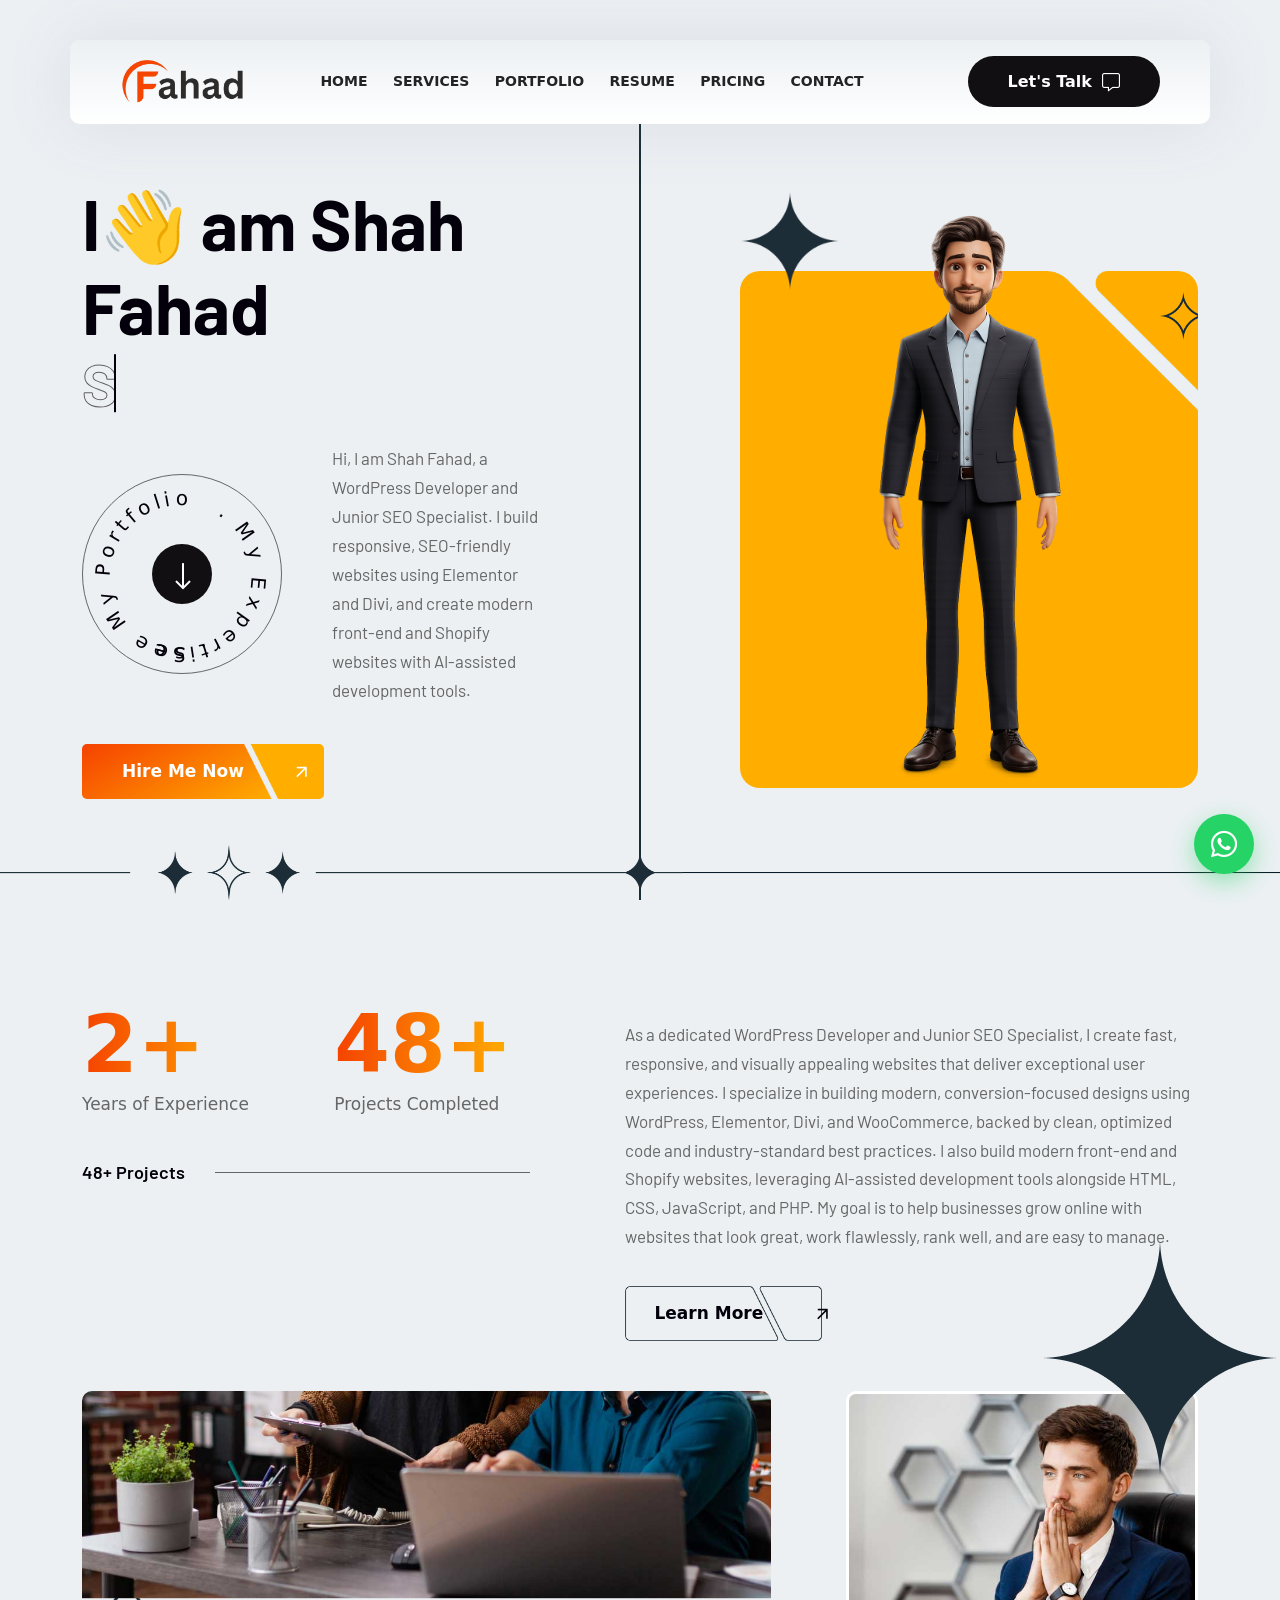
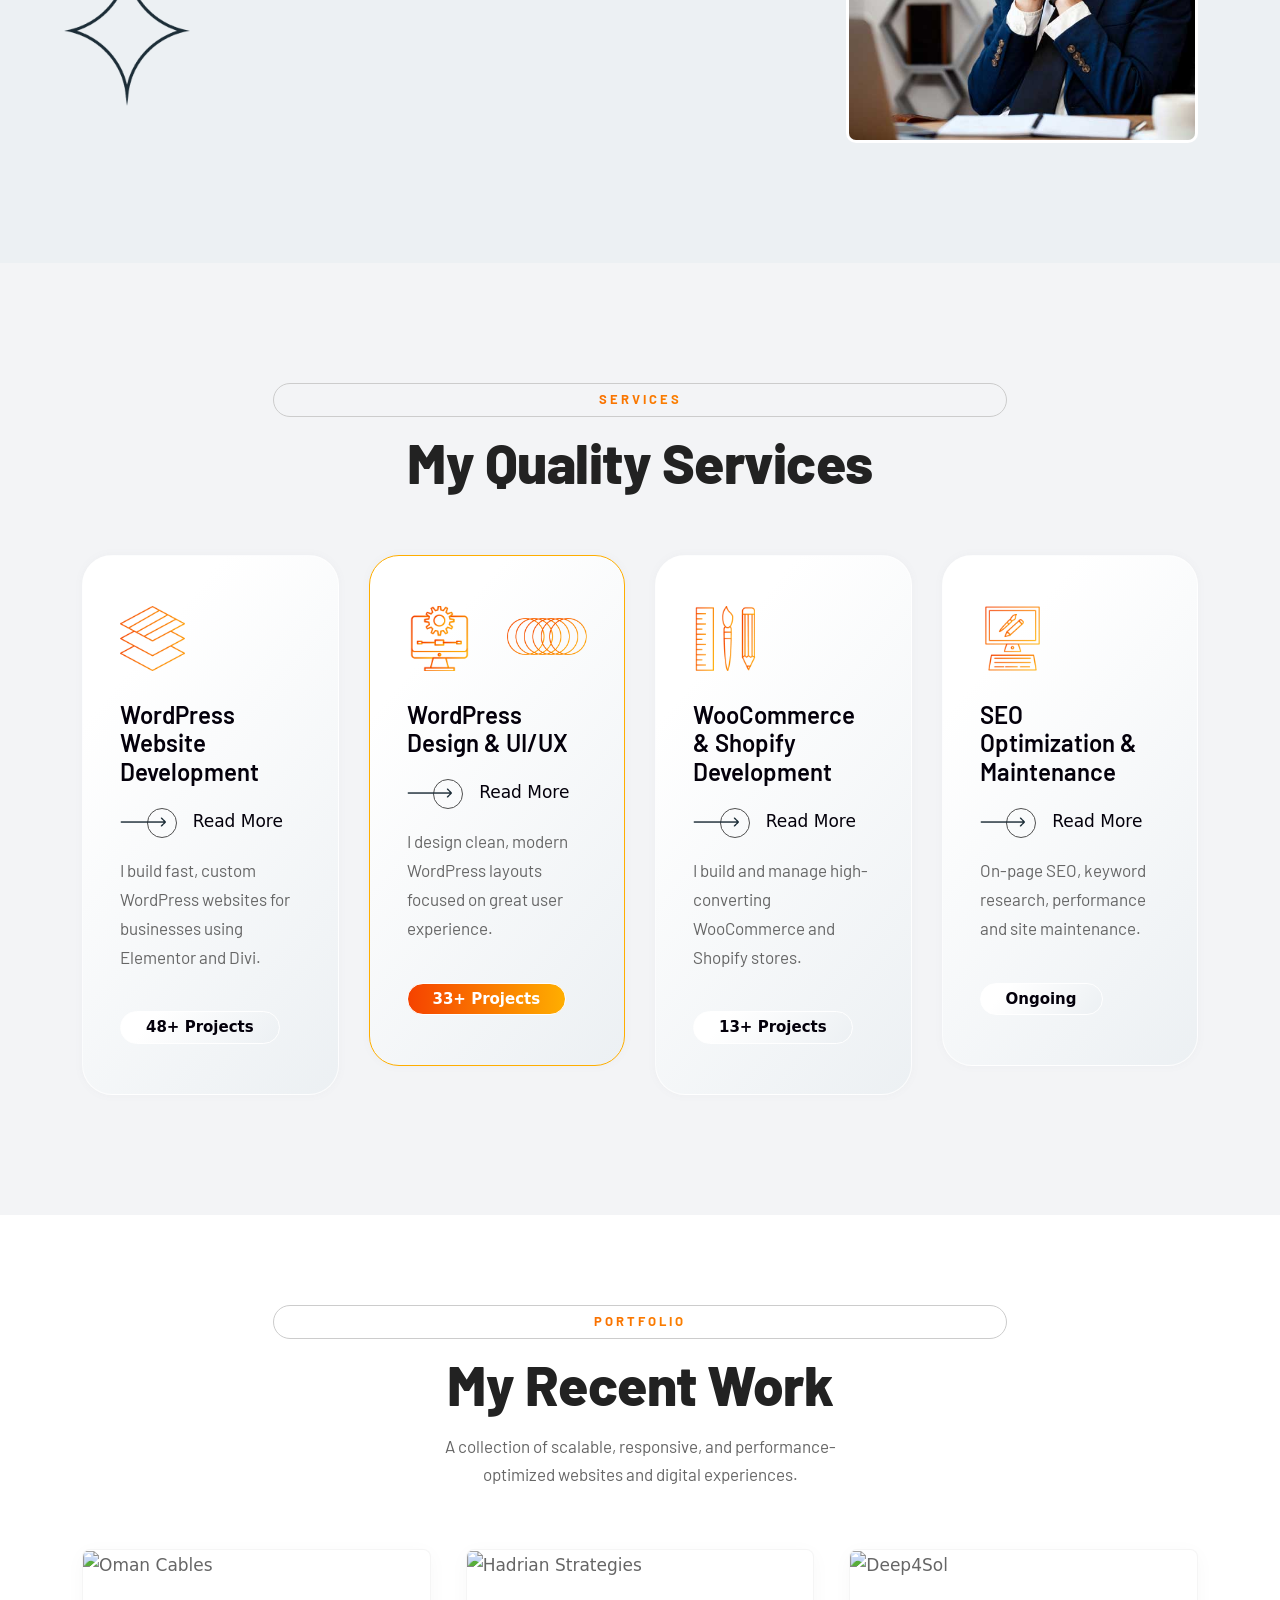
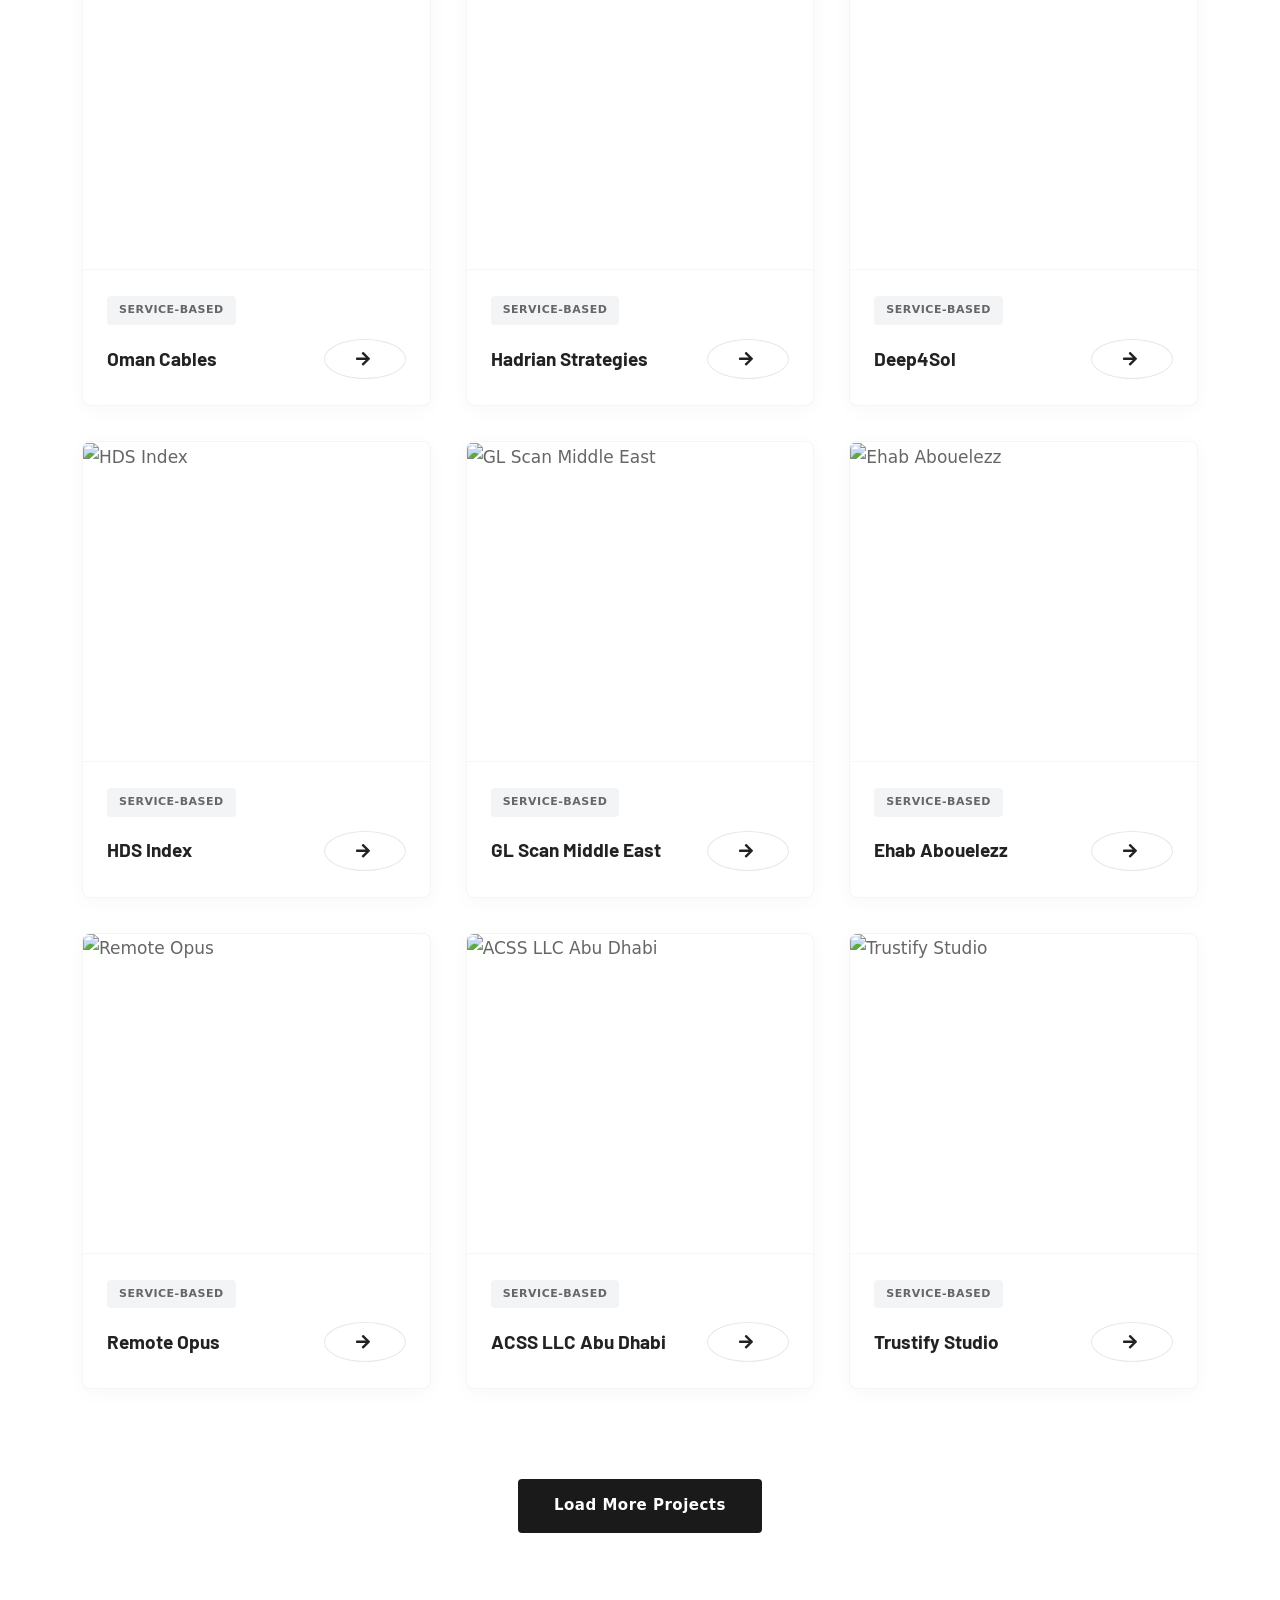
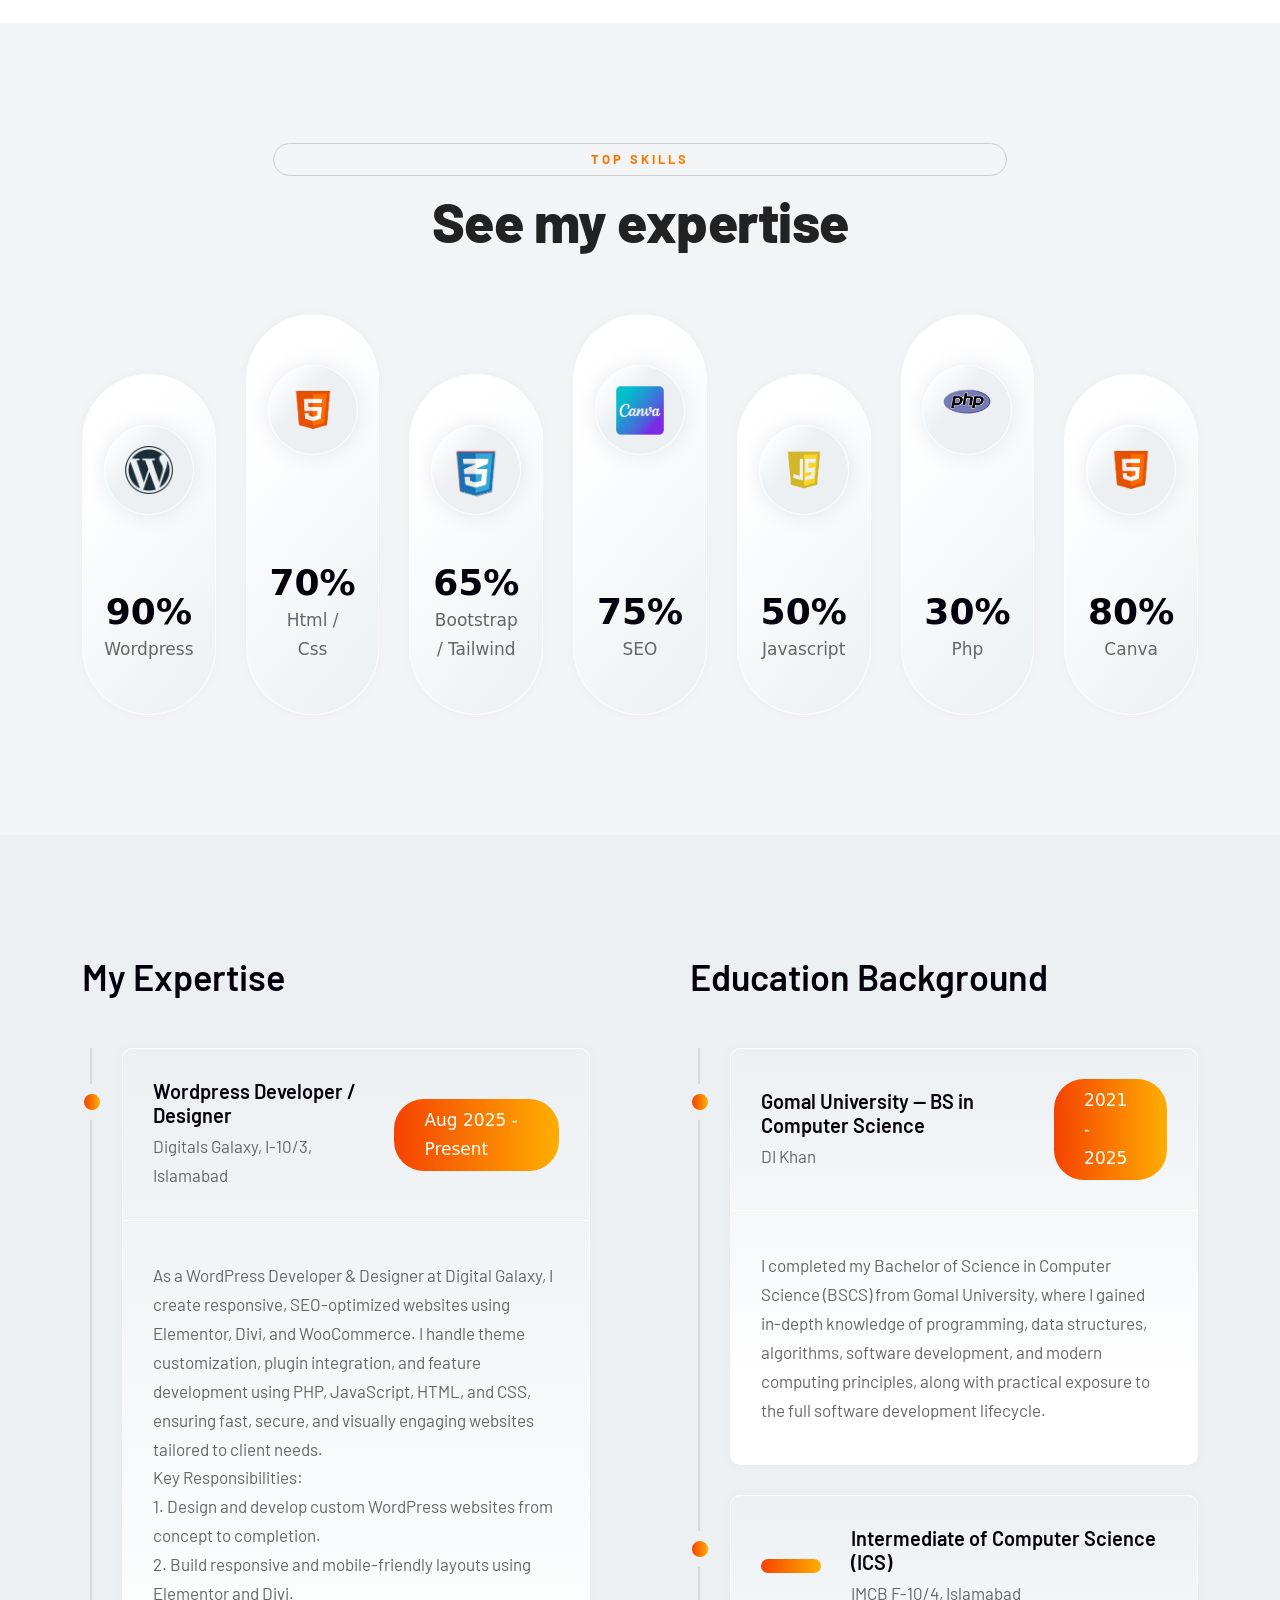
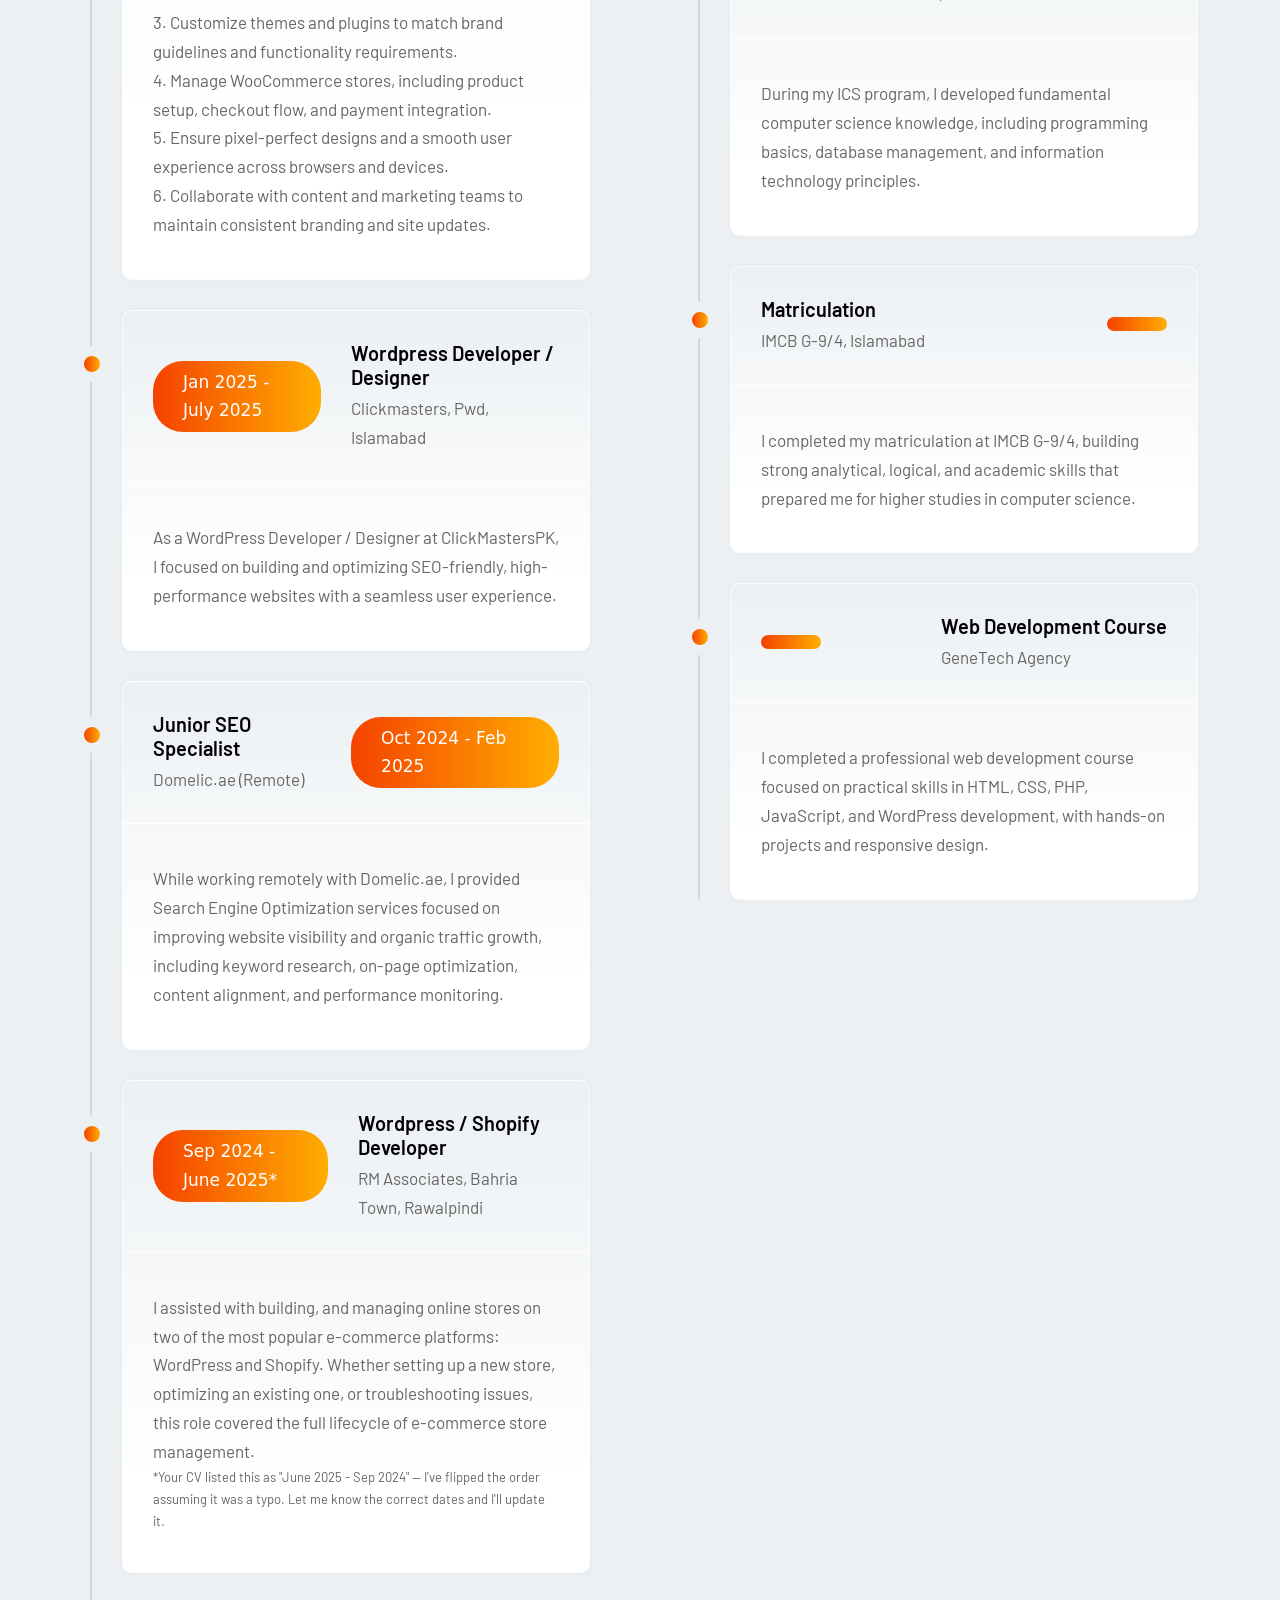
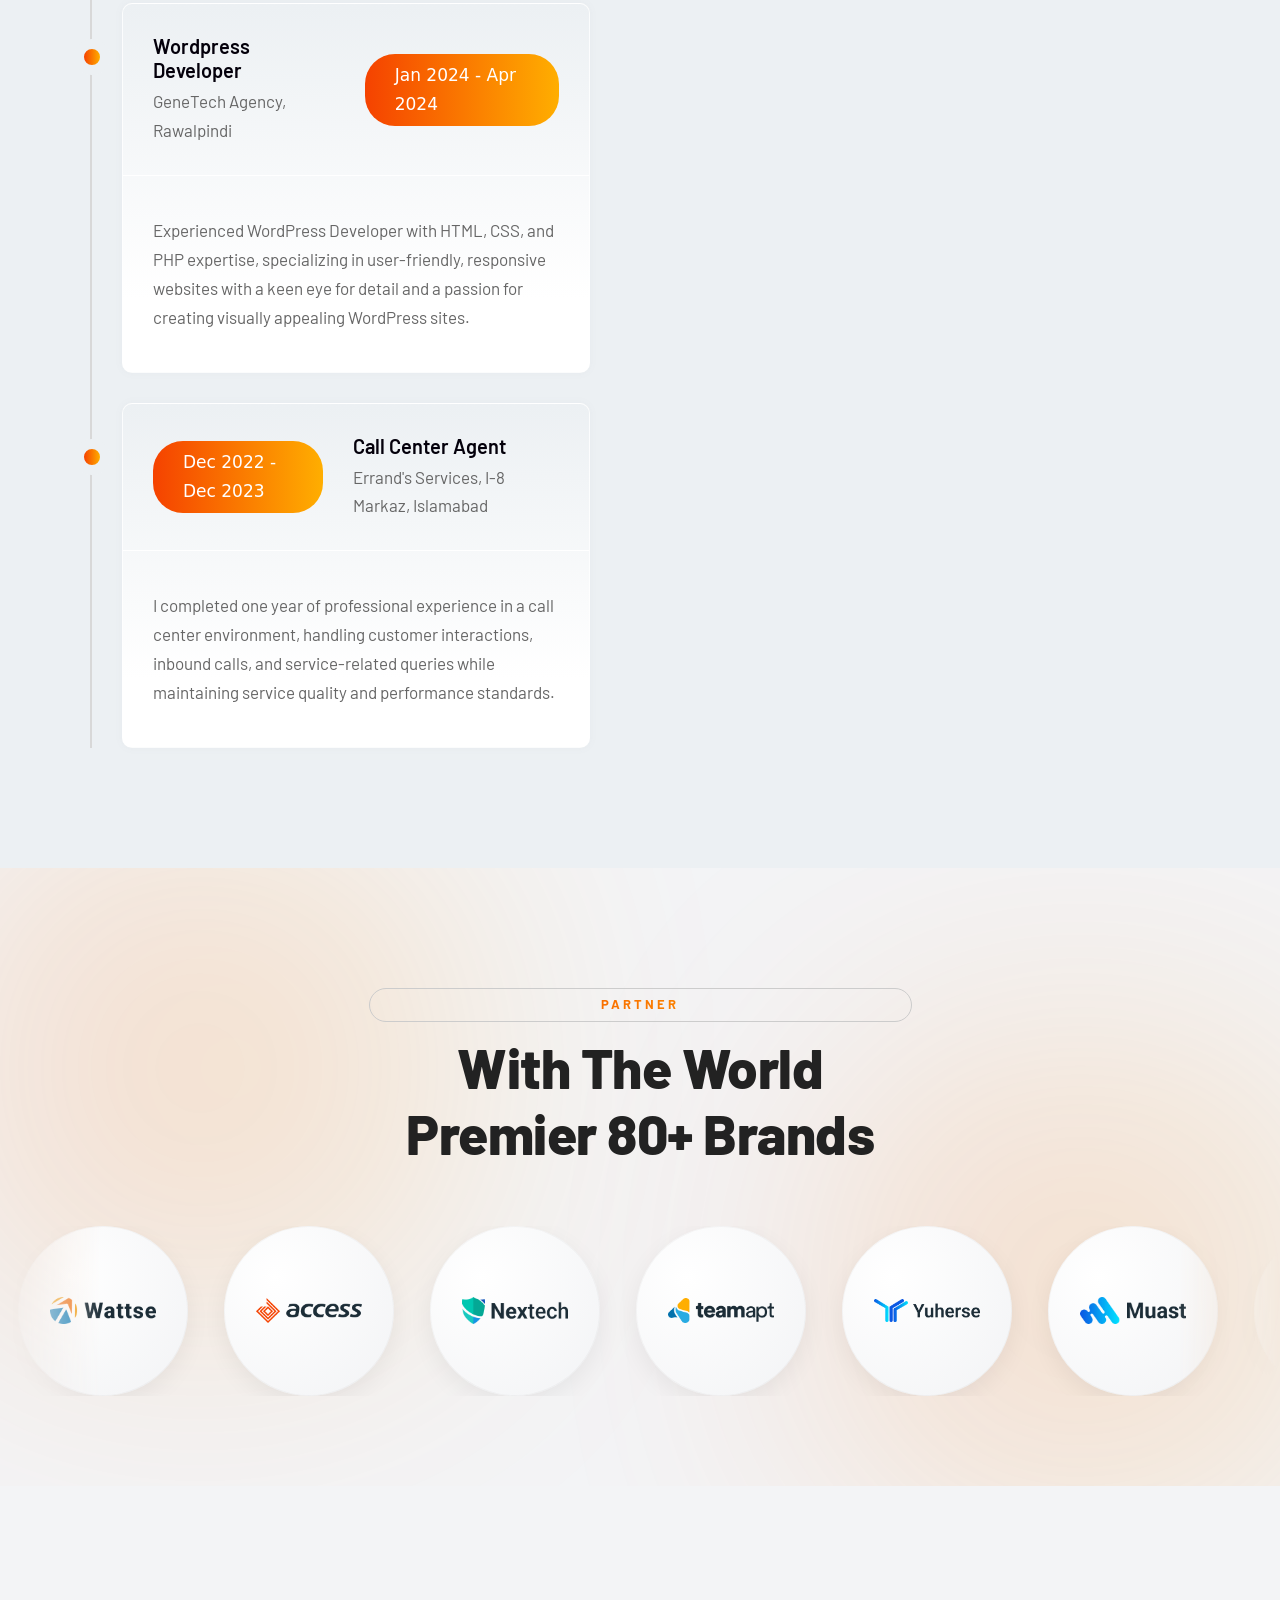
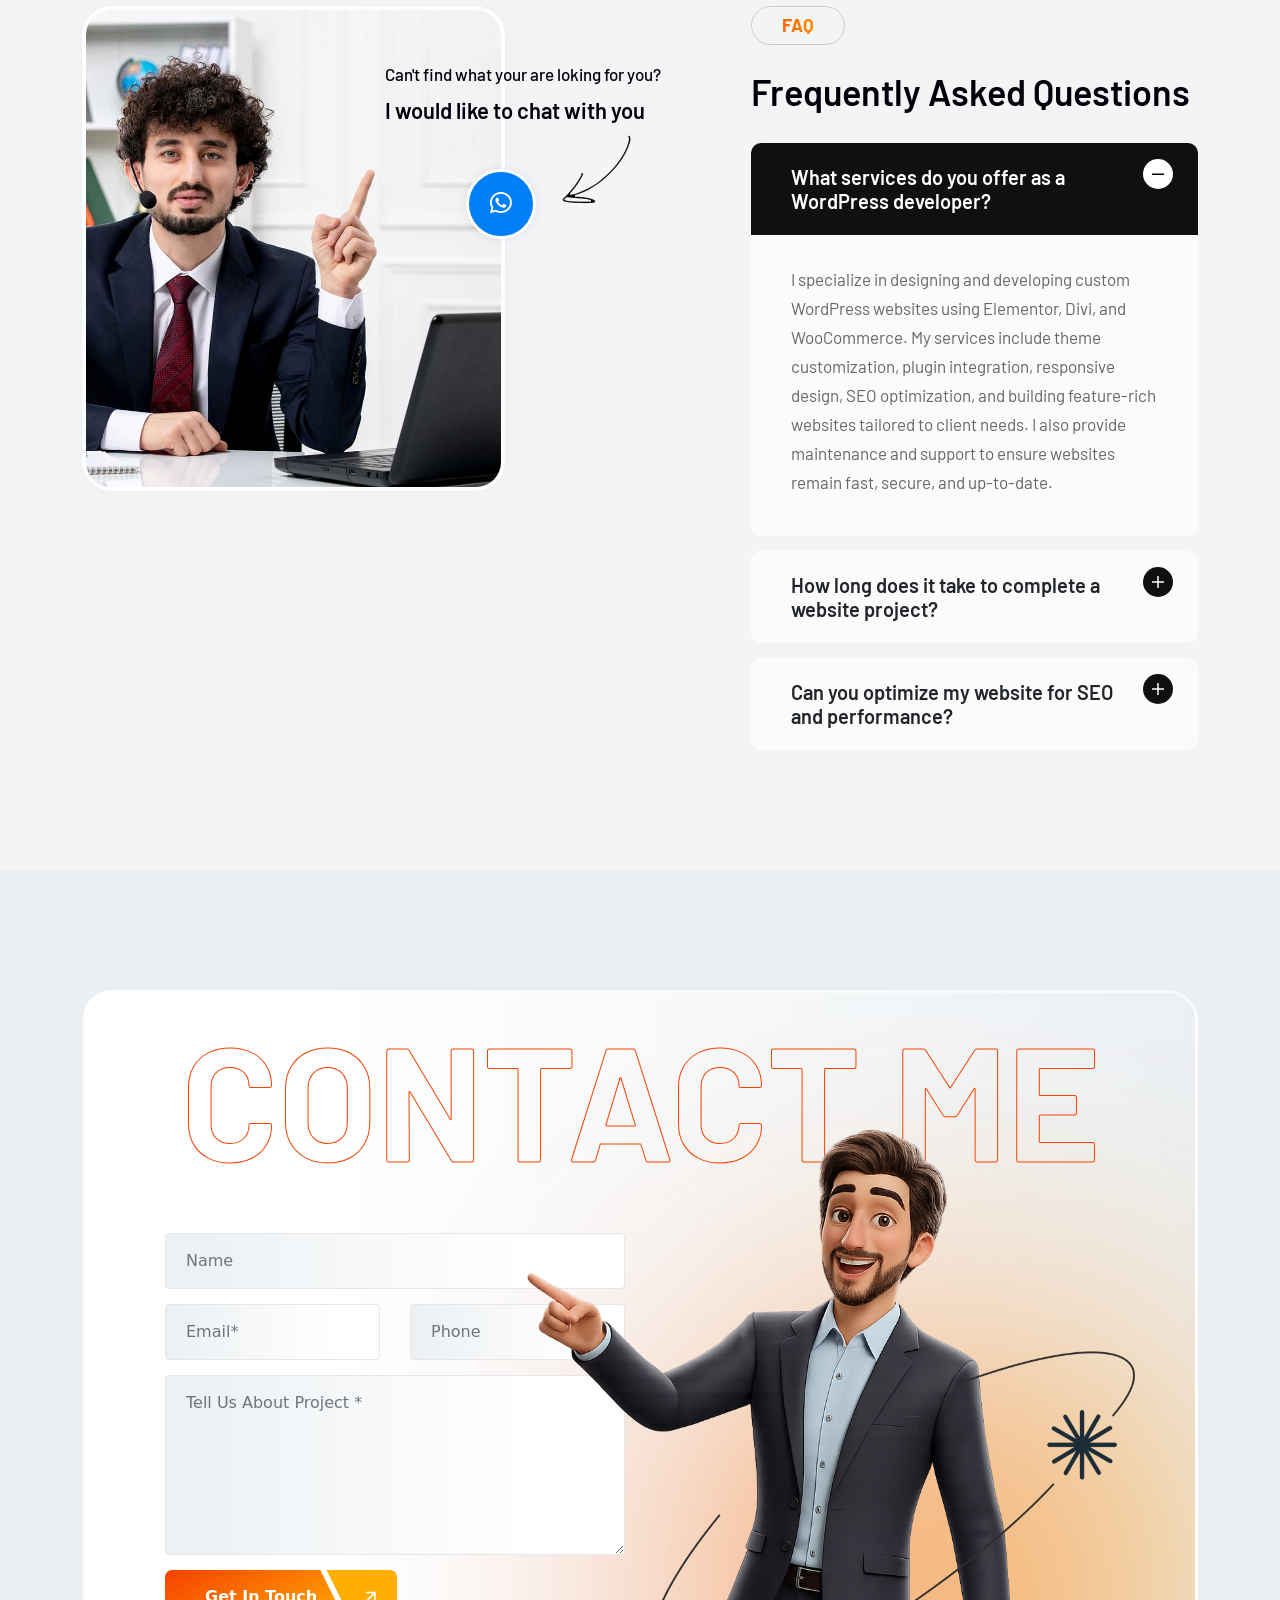
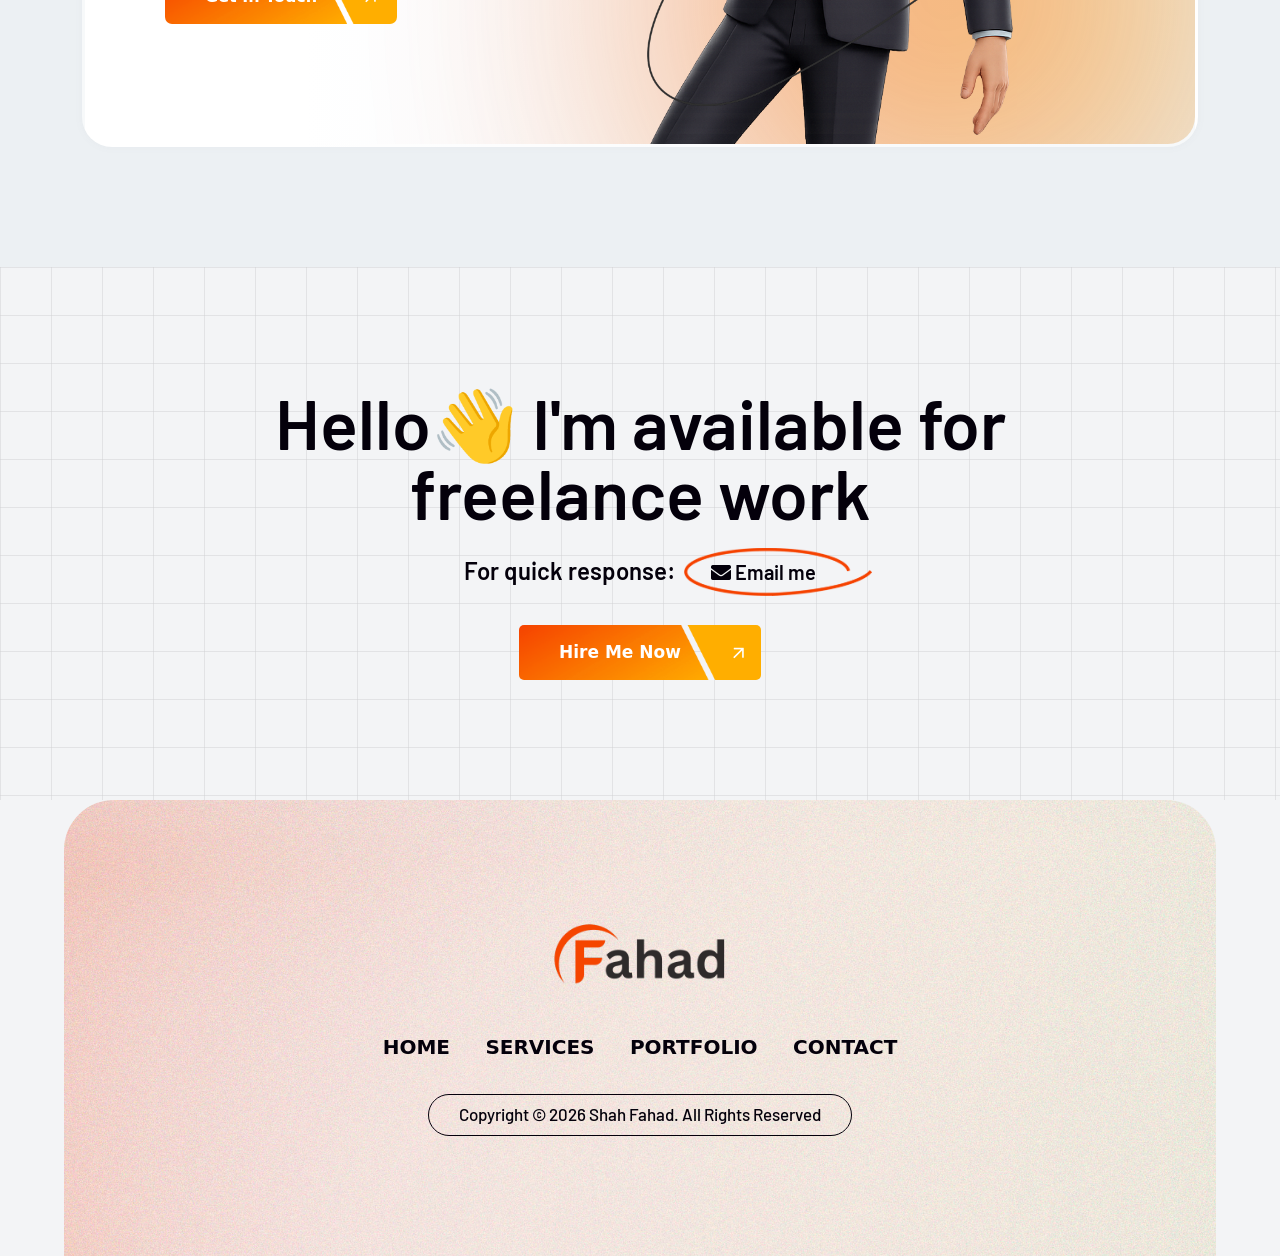
==== index.html @ 97b151d4 "Update index.html" ====
<!DOCTYPE html>
<html lang="en">

<head>
    <!-- ========== Meta Tags ========== -->
    <meta charset="utf-8">
    <meta http-equiv="X-UA-Compatible" content="IE=edge">
    <meta name="viewport" content="width=device-width, initial-scale=1">
    <meta name="description" content="Shah Fahad - WordPress Developer & SEO Expert Portfolio">

    <!-- ========== Page Title ========== -->
    <title>Shah Fahad - WordPress Developer / SEO Expert</title>

    <!-- ========== Favicon Icon ========== -->
    <link rel="shortcut icon" href="assets/img/favicon.png" type="image/x-icon">

    <!-- ========== Start Stylesheet ========== -->
    <link href="assets/css/bootstrap.min.css" rel="stylesheet">
    <link href="assets/css/font-awesome.min.css" rel="stylesheet">
    <link href="assets/css/magnific-popup.css" rel="stylesheet">
    <link href="assets/css/swiper-bundle.min.css" rel="stylesheet">
    <link href="assets/css/animate.min.css" rel="stylesheet">
    <link href="assets/css/validnavs.css" rel="stylesheet">
    <link href="assets/css/helper.css" rel="stylesheet">
    <link href="assets/css/unit-test.css" rel="stylesheet">
    <link href="assets/css/style.css" rel="stylesheet">
    <link href="style.css" rel="stylesheet">
    <!-- ========== End Stylesheet ========== -->

    <!--[if lte IE 9]>
        <p class="browserupgrade">You are using an <strong>outdated</strong> browser. Please <a href="https://browsehappy.com/">upgrade your browser</a> to improve your experience and security.</p>
    <![endif]-->

</head>

<body id="page-body">

    <!-- Header 
    ============================================= -->
    <div class="preloader">
        <svg viewBox="0 0 1000 1000" preserveAspectRatio="none">
            <path id="preloaderSvg" d="M0,1005S175,995,500,995s500,5,500,5V0H0Z"></path>
        </svg>

        <div class="preloader-heading">
            <div class="load-text">
                <span>L</span>
                <span>o</span>
                <span>a</span>
                <span>d</span>
                <span>i</span>
                <span>n</span>
                <span>g</span>
            </div>
        </div>
    </div>
    <!-- Preloader Area End -->

    <!-- Header 
    ============================================= -->
    <header>
        <!-- Start Navigation -->
        <nav class="navbar mobile-sidenav navbar-box navbar-default validnavs navbar-sticky">

            <!-- Start Top Search -->
            <div class="top-search">
                <div class="container-xl">
                    <div class="input-group">
                        <span class="input-group-addon"><i class="fa fa-search"></i></span>
                        <input type="text" class="form-control" placeholder="Search">
                        <span class="input-group-addon close-search"><i class="fa fa-times"></i></span>
                    </div>
                </div>
            </div>
            <!-- End Top Search -->


            <div class="container nav-box d-flex justify-content-between align-items-center">            

                <!-- Start Header Navigation -->
                <div class="navbar-header">
                    <button type="button" class="navbar-toggle" data-toggle="collapse" data-target="#navbar-menu">
                        <i class="fa fa-bars"></i>
                    </button>
                    <a class="navbar-brand" href="index.html">
                        <img src="assets/img/logo.png" class="logo" alt="Logo">
                    </a>
                </div>
                <!-- End Header Navigation -->

                <!-- Collect the nav links, forms, and other content for toggling -->
                <div class="collapse navbar-collapse" id="navbar-menu">

                    <img src="assets/img/logo.png" alt="Logo">
                    <button type="button" class="navbar-toggle" data-toggle="collapse" data-target="#navbar-menu">
                        <i class="fa fa-times"></i>
                    </button>
                    
                    <ul class="nav navbar-nav navbar-right" data-in="fadeInDown" data-out="fadeOutUp">
                        <li class="dropdown">
                            <a class="smooth-menu" href="#">Home</a>
                        </li>
                        <li>
                            <a class="smooth-menu" href="#services">Services</a>
                        </li>
                        <li>
                            <a class="smooth-menu" href="#portfolio">Portfolio</a>
                        </li>
                        <li>
                            <a class="smooth-menu" href="#resume">Resume</a>
                        </li>
                        <li>
                            <a class="smooth-menu" href="#pricing">Pricing</a>
                        </li>
                        <li>
                            <a class="smooth-menu" href="#contact">contact</a>
                        </li>
                    </ul>
                </div><!-- /.navbar-collapse -->

                <div class="nav-right">
                    <div class="attr-right">
                       
                        <!-- Start Atribute Navigation -->
                        <div class="attr-nav attr-box">
                            <ul>
                                <li class="button">
                                    <a class="smooth-menu" href="https://wa.me/923334456876">Let's Talk <i class="fas fa-comment-alt"></i></a>
                                </li>
                            </ul>
                        </div>
                        <!-- End Atribute Navigation -->
                    </div>
                </div>
            </div>   

            <!-- Overlay screen for menu -->
            <div class="overlay-screen"></div>
            <!-- End Overlay screen for menu -->
        </nav>
        <!-- End Navigation -->
    </header>
    <!-- End Header -->

    <!-- Start Banner 
    ============================================= -->
    <div class="banner-style-one-area bg-gray" style="background-image: url(assets/img/shape/4.png);">
        <div class="container">
            <div class="row align-items-center">
                <div class="col-lg-12">
                    <div class="banner-style-one-items">
                        <div class="info">
                            <h1>I👋 am Shah Fahad</h1>
                            <h2>
                                <span class="header-caption" id="page-top">
                                    <!-- type headline start-->
                                    <span class="cd-headline clip is-full-width">
                                        <!-- ROTATING TEXT -->
                                        <span class="cd-words-wrapper">
                                            <b class="is-visible">WordPress Developer</b>
                                            <b class="is-hidden">SEO Expert</b>
                                            <b class="is-hidden">Designer</b>
                                        </span>
                                    </span>
                                    <!-- type headline end -->
                                </span>
                            </h2>
                            <div class="d-grid">
                                <div class="circle-text-card">
                                    <div class="circle-text style-two">
                                        <!-- curved-circle start-->
                                        <div class="circle-text-item" data-circle-text-options='{"radius": 75, "forceWidth": true, "forceHeight": true }'>
                                            . See My Portfolio   . My Expertise
                                        </div>
                                    </div>
                                    <a href="https://wa.me/923334456876"><i class="fas fa-long-arrow-right"></i></a>
                                </div>
                                <p>
                                    Hi, I am Shah Fahad, a WordPress Developer and Junior SEO Specialist. I build responsive, SEO-friendly websites using Elementor and Divi, and create modern front-end and Shopify websites with AI-assisted development tools.
                                </p>
                            </div>
                            <div class="flex-social mt-40">
                                <div class="button">
                                    <a class="btn-style-regular" href="https://wa.me/923334456876"><span>Hire Me Now</span> <i class="fas fa-arrow-right"></i></a>
                                </div>
                            </div>
                        </div>
                        <div class="thumb">
                            <img src="assets/img/illustration/ChatGPT Image Jan 23, 2026, 11_11_37 PM.png" alt="Image Not Found">
                            <img src="assets/img/shape/1.png" alt="Image Not Found">
                            <img src="assets/img/shape/3.png" alt="Image Not Found">
                        </div>
                    </div>
                </div>
            </div>
        </div>
    </div>
    <!-- End Banner -->

    <!-- Start About 
    ============================================= -->
    <div id="about" class="about-style-one-area bg-gray default-padding">
        <div class="shape-style-one">
            <img src="assets/img/shape/3.png" alt="Image Not Found">
            <img class="upDownScrol" src="assets/img/shape/8.png" alt="Image Not Found">
        </div>
        <div class="container">
            <div class="row">
                <div class="col-lg-5">
                    <div class="fun-fact-style-one-items">
                        <div class="fun-fact">
                            <div class="counter">
                                <div class="timer" data-to="2" data-speed="1000">2</div>
                                <div class="operator">+</div>
                            </div>
                            <span class="medium">Years of Experience</span>
                        </div>
                        <div class="fun-fact">
                            <div class="counter">
                                <div class="timer" data-to="48" data-speed="1000">48</div>
                                <div class="operator">+</div>
                            </div>
                            <span class="medium">Projects Completed</span>
                        </div>
                    </div>
                    <div class="clieents-list mt-40">
                        <div class="d-flex">
                            <div class="info">
                                <h5>48+ Projects</h5>
                            </div>
                        </div>
                    </div>
                </div>
                <div class="col-lg-7 pl-80 pl-md-15 pl-xs-15">
                    <div class="about-style-one-info">
                        <p>
                            As a dedicated WordPress Developer and Junior SEO Specialist, I create fast, responsive, and visually appealing websites that deliver exceptional user experiences. I specialize in building modern, conversion-focused designs using WordPress, Elementor, Divi, and WooCommerce, backed by clean, optimized code and industry-standard best practices. I also build modern front-end and Shopify websites, leveraging AI-assisted development tools alongside HTML, CSS, JavaScript, and PHP. My goal is to help businesses grow online with websites that look great, work flawlessly, rank well, and are easy to manage.
                        </p>
                        <a class="btn-style-regular btn-border" href="https://wa.me/923334456876"><span>Learn More</span> <i class="fas fa-arrow-right"></i></a>
                    </div>
                </div>
            </div>

            <div class="about-style-one-bottom-info mt-50">
                <div class="row">
                    <div class="col-lg-8 pr-60 pr-md-15 pr-xs-15">
                        <div class="img-container">
                            <img src="assets/img/about/1.jpg" alt="Image Not Found">
                            <a href="" class="popup-youtube video-play-button">
                                
                                <div class="effect"></div>
                            </a>
                        </div>
                    </div>
                    <div class="col-lg-4">
                        <img src="assets/img/about/2.jpg" alt="Image Not Found">
                    </div>
                </div>
            </div>

        </div>
    </div>
    <!-- End About -->

    <!-- Start Services 
    ============================================= -->
    <div id="services" class="services-style-one-area default-padding bottom-less">
        <div class="container">
            <div class="row">
                <div class="col-lg-8 offset-lg-2">
                    <div class="site-heading text-center">
                        <h4 class="sub-title">Services</h4>
                        <h2 class="title">My Quality Services</h2>
                    </div>
                </div>
            </div>
        </div>
        <div class="container">
            <div class="row">
                <!-- Single Item -->
                <div class="col-xl-3 col-md-6 mb-30 wow fadeInUp">
                    <div class="service-style-one-item">
                        <img src="assets/img/icon/4.png" alt="Image Not Found">
                        <img src="assets/img/icon/8.png" alt="Image Not Found">
                        <h4><a href="">WordPress Website Development</a></h4>
                        <a href="" class="btn-style-four">
                            <div class="icon"><img src="assets/img/icon/arrow.png" alt="Image Not Found"></div> Read More
                        </a>
                        <p>
                            I build fast, custom WordPress websites for businesses using Elementor and Divi.
                        </p>
                        <span>48+ Projects</span>
                    </div>
                </div>
                <!-- End Single Item -->
                 <!-- Single Item -->
                <div class="col-xl-3 col-md-6 mb-30 active wow fadeInUp" data-wow-delay="200ms">
                    <div class="service-style-one-item active">
                        <img src="assets/img/icon/5.png" alt="Image Not Found">
                        <img src="assets/img/icon/8.png" alt="Image Not Found">
                        <h4><a href="">WordPress Design & UI/UX</a></h4>
                        <a href="" class="btn-style-four">
                            <div class="icon"><img src="assets/img/icon/arrow.png" alt="Image Not Found"></div> Read More
                        </a>
                        <p>
                            I design clean, modern WordPress layouts focused on great user experience.
                        </p>
                        <span>33+ Projects</span>
                    </div>
                </div>
                <!-- End Single Item -->
                 <!-- Single Item -->
                <div class="col-xl-3 col-md-6 mb-30 wow fadeInUp" data-wow-delay="400ms">
                    <div class="service-style-one-item">
                        <img src="assets/img/icon/6.png" alt="Image Not Found">
                        <img src="assets/img/icon/8.png" alt="Image Not Found">
                        <h4><a href="">WooCommerce & Shopify Development</a></h4>
                        <a href="" class="btn-style-four">
                            <div class="icon"><img src="assets/img/icon/arrow.png" alt="Image Not Found"></div> Read More
                        </a>
                        <p>
                            I build and manage high-converting WooCommerce and Shopify stores.
                        </p>
                        <span>13+ Projects</span>
                    </div>
                </div>
                <!-- End Single Item -->
                 <!-- Single Item -->
                <div class="col-xl-3 col-md-6 mb-30 wow fadeInUp" data-wow-delay="600ms">
                    <div class="service-style-one-item">
                        <img src="assets/img/icon/7.png" alt="Image Not Found">
                        <img src="assets/img/icon/8.png" alt="Image Not Found">
                        <h4><a href="">SEO Optimization & Maintenance</a></h4>
                        <a href="" class="btn-style-four">
                            <div class="icon"><img src="assets/img/icon/arrow.png" alt="Image Not Found"></div> Read More
                        </a>
                        <p>
                            On-page SEO, keyword research, performance and site maintenance.
                        </p>
                        <span>Ongoing</span>
                    </div>
                </div>
                <!-- End Single Item -->
            </div>
        </div>
    </div>
    <!-- End Services -->


<div id="portfolio" class="portfolio-style-one-area default-padding bg-light">
    <div class="container">
        <div class="row">
            <div class="col-lg-8 offset-lg-2">
                <div class="site-heading text-center">
                    <h4 class="sub-title">Portfolio</h4>
                    <h2 class="title">My Recent Work</h2>
                    <p class="desc">A collection of scalable, responsive, and performance-optimized websites and digital experiences.</p>
                </div>
            </div>
        </div>

        <div id="gallery-grid" class="gallery-grid">
            <div class="gallery-item">
                <div class="project-card" onclick="openProject('Oman Cables', 'Service-Based', 'https://omancables.com/')">
                    <div class="thumb"><img src="https://picsum.photos/id/10/800/2000" alt="Oman Cables"></div>
                    <div class="info">
                        <div class="pf-tags"><span>Service-Based</span></div>
                        <div class="content-flex">
                            <h4>Oman Cables</h4>
                            <button class="icon-btn"><i class="fas fa-arrow-right"></i></button>
                        </div>
                    </div>
                </div>
            </div>

            <div class="gallery-item">
                <div class="project-card" onclick="openProject('Hadrian Strategies', 'Service-Based', 'https://hadrianstrategies.com/')">
                    <div class="thumb"><img src="https://picsum.photos/id/11/800/2000" alt="Hadrian Strategies"></div>
                    <div class="info">
                        <div class="pf-tags"><span>Service-Based</span></div>
                        <div class="content-flex">
                            <h4>Hadrian Strategies</h4>
                            <button class="icon-btn"><i class="fas fa-arrow-right"></i></button>
                        </div>
                    </div>
                </div>
            </div>

            <div class="gallery-item">
                <div class="project-card" onclick="openProject('Deep4Sol', 'Service-Based', 'https://deep4sol.com/')">
                    <div class="thumb"><img src="https://picsum.photos/id/12/800/2000" alt="Deep4Sol"></div>
                    <div class="info">
                        <div class="pf-tags"><span>Service-Based</span></div>
                        <div class="content-flex">
                            <h4>Deep4Sol</h4>
                            <button class="icon-btn"><i class="fas fa-arrow-right"></i></button>
                        </div>
                    </div>
                </div>
            </div>

            <div class="gallery-item">
                <div class="project-card" onclick="openProject('HDS Index', 'Service-Based', 'https://hdsindex.com/')">
                    <div class="thumb"><img src="https://picsum.photos/id/13/800/2000" alt="HDS Index"></div>
                    <div class="info">
                        <div class="pf-tags"><span>Service-Based</span></div>
                        <div class="content-flex">
                            <h4>HDS Index</h4>
                            <button class="icon-btn"><i class="fas fa-arrow-right"></i></button>
                        </div>
                    </div>
                </div>
            </div>

            <div class="gallery-item">
                <div class="project-card" onclick="openProject('GL Scan Middle East', 'Service-Based', 'http://glscanmiddleeast.com/')">
                    <div class="thumb"><img src="https://picsum.photos/id/14/800/2000" alt="GL Scan Middle East"></div>
                    <div class="info">
                        <div class="pf-tags"><span>Service-Based</span></div>
                        <div class="content-flex">
                            <h4>GL Scan Middle East</h4>
                            <button class="icon-btn"><i class="fas fa-arrow-right"></i></button>
                        </div>
                    </div>
                </div>
            </div>

            <div class="gallery-item">
                <div class="project-card" onclick="openProject('Ehab Abouelezz', 'Service-Based', 'https://ehababouelezz.com/')">
                    <div class="thumb"><img src="https://picsum.photos/id/15/800/2000" alt="Ehab Abouelezz"></div>
                    <div class="info">
                        <div class="pf-tags"><span>Service-Based</span></div>
                        <div class="content-flex">
                            <h4>Ehab Abouelezz</h4>
                            <button class="icon-btn"><i class="fas fa-arrow-right"></i></button>
                        </div>
                    </div>
                </div>
            </div>

            <div class="gallery-item">
                <div class="project-card" onclick="openProject('Remote Opus', 'Service-Based', 'https://remote-opus.com/')">
                    <div class="thumb"><img src="https://picsum.photos/id/16/800/2000" alt="Remote Opus"></div>
                    <div class="info">
                        <div class="pf-tags"><span>Service-Based</span></div>
                        <div class="content-flex">
                            <h4>Remote Opus</h4>
                            <button class="icon-btn"><i class="fas fa-arrow-right"></i></button>
                        </div>
                    </div>
                </div>
            </div>

            <div class="gallery-item">
                <div class="project-card" onclick="openProject('ACSS LLC Abu Dhabi', 'Service-Based', 'https://acssllcabudhabi.com/')">
                    <div class="thumb"><img src="https://picsum.photos/id/17/800/2000" alt="ACSS LLC Abu Dhabi"></div>
                    <div class="info">
                        <div class="pf-tags"><span>Service-Based</span></div>
                        <div class="content-flex">
                            <h4>ACSS LLC Abu Dhabi</h4>
                            <button class="icon-btn"><i class="fas fa-arrow-right"></i></button>
                        </div>
                    </div>
                </div>
            </div>

            <div class="gallery-item">
                <div class="project-card" onclick="openProject('Trustify Studio', 'Service-Based', 'https://trustifystudio.com/')">
                    <div class="thumb"><img src="https://picsum.photos/id/18/800/2000" alt="Trustify Studio"></div>
                    <div class="info">
                        <div class="pf-tags"><span>Service-Based</span></div>
                        <div class="content-flex">
                            <h4>Trustify Studio</h4>
                            <button class="icon-btn"><i class="fas fa-arrow-right"></i></button>
                        </div>
                    </div>
                </div>
            </div>

            <div class="gallery-item project-hidden">
                <div class="project-card" onclick="openProject('Softworks Solutions', 'Service-Based', 'https://softworkssolutions.com/')">
                    <div class="thumb"><img src="https://picsum.photos/id/19/800/2000" alt="Softworks Solutions"></div>
                    <div class="info">
                        <div class="pf-tags"><span>Service-Based</span></div>
                        <div class="content-flex">
                            <h4>Softworks Solutions</h4>
                            <button class="icon-btn"><i class="fas fa-arrow-right"></i></button>
                        </div>
                    </div>
                </div>
            </div>

            <div class="gallery-item project-hidden">
                <div class="project-card" onclick="openProject('Click Masters Digital Marketing', 'Service-Based', 'https://clickmastersdigitalmarketing.co.uk/')">
                    <div class="thumb"><img src="https://picsum.photos/id/20/800/2000" alt="Click Masters Digital Marketing"></div>
                    <div class="info">
                        <div class="pf-tags"><span>Service-Based</span></div>
                        <div class="content-flex">
                            <h4>Click Masters Digital Marketing</h4>
                            <button class="icon-btn"><i class="fas fa-arrow-right"></i></button>
                        </div>
                    </div>
                </div>
            </div>

            <div class="gallery-item project-hidden">
                <div class="project-card" onclick="openProject('Fulfill Karo', 'Service-Based', 'https://fulfillkaro.pk/')">
                    <div class="thumb"><img src="https://picsum.photos/id/21/800/2000" alt="Fulfill Karo"></div>
                    <div class="info">
                        <div class="pf-tags"><span>Service-Based</span></div>
                        <div class="content-flex">
                            <h4>Fulfill Karo</h4>
                            <button class="icon-btn"><i class="fas fa-arrow-right"></i></button>
                        </div>
                    </div>
                </div>
            </div>

            <div class="gallery-item project-hidden">
                <div class="project-card" onclick="openProject('Sync Fulfilment', 'Service-Based', 'https://syncfulfilment.nl/')">
                    <div class="thumb"><img src="https://picsum.photos/id/22/800/2000" alt="Sync Fulfilment"></div>
                    <div class="info">
                        <div class="pf-tags"><span>Service-Based</span></div>
                        <div class="content-flex">
                            <h4>Sync Fulfilment</h4>
                            <button class="icon-btn"><i class="fas fa-arrow-right"></i></button>
                        </div>
                    </div>
                </div>
            </div>

            <div class="gallery-item project-hidden">
                <div class="project-card" onclick="openProject('Sport Endorse Stars', 'Service-Based', 'https://get.sportendorsestars.com/')">
                    <div class="thumb"><img src="https://picsum.photos/id/23/800/2000" alt="Sport Endorse Stars"></div>
                    <div class="info">
                        <div class="pf-tags"><span>Service-Based</span></div>
                        <div class="content-flex">
                            <h4>Sport Endorse Stars</h4>
                            <button class="icon-btn"><i class="fas fa-arrow-right"></i></button>
                        </div>
                    </div>
                </div>
            </div>

            <div class="gallery-item project-hidden">
                <div class="project-card" onclick="openProject('Sport Endorse', 'Service-Based', 'https://www.sportendorse.com/')">
                    <div class="thumb"><img src="https://picsum.photos/id/24/800/2000" alt="Sport Endorse"></div>
                    <div class="info">
                        <div class="pf-tags"><span>Service-Based</span></div>
                        <div class="content-flex">
                            <h4>Sport Endorse</h4>
                            <button class="icon-btn"><i class="fas fa-arrow-right"></i></button>
                        </div>
                    </div>
                </div>
            </div>

            <div class="gallery-item project-hidden">
                <div class="project-card" onclick="openProject('Tutor Service Islamabad', 'Service-Based', 'https://tutorserviceinislamabad.com/')">
                    <div class="thumb"><img src="https://picsum.photos/id/25/800/2000" alt="Tutor Service Islamabad"></div>
                    <div class="info">
                        <div class="pf-tags"><span>Service-Based</span></div>
                        <div class="content-flex">
                            <h4>Tutor Service Islamabad</h4>
                            <button class="icon-btn"><i class="fas fa-arrow-right"></i></button>
                        </div>
                    </div>
                </div>
            </div>

            <div class="gallery-item project-hidden">
                <div class="project-card" onclick="openProject('Klinik Aqua', 'Service-Based', 'https://klinikaqua.com/en/')">
                    <div class="thumb"><img src="https://picsum.photos/id/26/800/2000" alt="Klinik Aqua"></div>
                    <div class="info">
                        <div class="pf-tags"><span>Service-Based</span></div>
                        <div class="content-flex">
                            <h4>Klinik Aqua</h4>
                            <button class="icon-btn"><i class="fas fa-arrow-right"></i></button>
                        </div>
                    </div>
                </div>
            </div>

            <div class="gallery-item project-hidden">
                <div class="project-card" onclick="openProject('Cleo Dutch Holdings', 'Service-Based', 'https://cleodutchholdings.com/')">
                    <div class="thumb"><img src="https://picsum.photos/id/27/800/2000" alt="Cleo Dutch Holdings"></div>
                    <div class="info">
                        <div class="pf-tags"><span>Service-Based</span></div>
                        <div class="content-flex">
                            <h4>Cleo Dutch Holdings</h4>
                            <button class="icon-btn"><i class="fas fa-arrow-right"></i></button>
                        </div>
                    </div>
                </div>
            </div>

            <div class="gallery-item project-hidden">
                <div class="project-card" onclick="openProject('Traction Transport', 'Service-Based', 'https://tractiontransport.com/')">
                    <div class="thumb"><img src="https://picsum.photos/id/28/800/2000" alt="Traction Transport"></div>
                    <div class="info">
                        <div class="pf-tags"><span>Service-Based</span></div>
                        <div class="content-flex">
                            <h4>Traction Transport</h4>
                            <button class="icon-btn"><i class="fas fa-arrow-right"></i></button>
                        </div>
                    </div>
                </div>
            </div>

            <div class="gallery-item project-hidden">
                <div class="project-card" onclick="openProject('Mind Body Hoboken', 'Service-Based', 'https://mindbodyhoboken.com/')">
                    <div class="thumb"><img src="https://picsum.photos/id/29/800/2000" alt="Mind Body Hoboken"></div>
                    <div class="info">
                        <div class="pf-tags"><span>Service-Based</span></div>
                        <div class="content-flex">
                            <h4>Mind Body Hoboken</h4>
                            <button class="icon-btn"><i class="fas fa-arrow-right"></i></button>
                        </div>
                    </div>
                </div>
            </div>

            <div class="gallery-item project-hidden">
                <div class="project-card" onclick="openProject('Bicton Gardens', 'Service-Based', 'https://www.bictongardens.co.uk/')">
                    <div class="thumb"><img src="https://picsum.photos/id/30/800/2000" alt="Bicton Gardens"></div>
                    <div class="info">
                        <div class="pf-tags"><span>Service-Based</span></div>
                        <div class="content-flex">
                            <h4>Bicton Gardens</h4>
                            <button class="icon-btn"><i class="fas fa-arrow-right"></i></button>
                        </div>
                    </div>
                </div>
            </div>

            <div class="gallery-item project-hidden">
                <div class="project-card" onclick="openProject('Digitals Galaxy', 'Service-Based', 'https://digitalsgalaxy.com/')">
                    <div class="thumb"><img src="https://picsum.photos/id/31/800/2000" alt="Digitals Galaxy"></div>
                    <div class="info">
                        <div class="pf-tags"><span>Service-Based</span></div>
                        <div class="content-flex">
                            <h4>Digitals Galaxy</h4>
                            <button class="icon-btn"><i class="fas fa-arrow-right"></i></button>
                        </div>
                    </div>
                </div>
            </div>

            <div class="gallery-item project-hidden">
                <div class="project-card" onclick="openProject('Click Masters', 'Service-Based', 'https://clickmasters.pk/')">
                    <div class="thumb"><img src="https://picsum.photos/id/32/800/2000" alt="Click Masters"></div>
                    <div class="info">
                        <div class="pf-tags"><span>Service-Based</span></div>
                        <div class="content-flex">
                            <h4>Click Masters</h4>
                            <button class="icon-btn"><i class="fas fa-arrow-right"></i></button>
                        </div>
                    </div>
                </div>
            </div>

            <div class="gallery-item project-hidden">
                <div class="project-card" onclick="openProject('Al Siraj Holdings', 'Service-Based', 'https://alsirajholdings.com/')">
                    <div class="thumb"><img src="https://picsum.photos/id/33/800/2000" alt="Al Siraj Holdings"></div>
                    <div class="info">
                        <div class="pf-tags"><span>Service-Based</span></div>
                        <div class="content-flex">
                            <h4>Al Siraj Holdings</h4>
                            <button class="icon-btn"><i class="fas fa-arrow-right"></i></button>
                        </div>
                    </div>
                </div>
            </div>

            <div class="gallery-item project-hidden">
                <div class="project-card" onclick="openProject('C Plus Soft', 'Service-Based', 'https://cplusoft.com/')">
                    <div class="thumb"><img src="https://picsum.photos/id/34/800/2000" alt="C Plus Soft"></div>
                    <div class="info">
                        <div class="pf-tags"><span>Service-Based</span></div>
                        <div class="content-flex">
                            <h4>C Plus Soft</h4>
                            <button class="icon-btn"><i class="fas fa-arrow-right"></i></button>
                        </div>
                    </div>
                </div>
            </div>

            <div class="gallery-item project-hidden">
                <div class="project-card" onclick="openProject('Greenlines Ltd', 'Service-Based', 'https://greenlinesltd.com/')">
                    <div class="thumb"><img src="https://picsum.photos/id/35/800/2000" alt="Greenlines Ltd"></div>
                    <div class="info">
                        <div class="pf-tags"><span>Service-Based</span></div>
                        <div class="content-flex">
                            <h4>Greenlines Ltd</h4>
                            <button class="icon-btn"><i class="fas fa-arrow-right"></i></button>
                        </div>
                    </div>
                </div>
            </div>

            <div class="gallery-item project-hidden">
                <div class="project-card" onclick="openProject('Balaji Maintenance', 'Service-Based', 'https://balajimaintenance.com/')">
                    <div class="thumb"><img src="https://picsum.photos/id/36/800/2000" alt="Balaji Maintenance"></div>
                    <div class="info">
                        <div class="pf-tags"><span>Service-Based</span></div>
                        <div class="content-flex">
                            <h4>Balaji Maintenance</h4>
                            <button class="icon-btn"><i class="fas fa-arrow-right"></i></button>
                        </div>
                    </div>
                </div>
            </div>

            <div class="gallery-item project-hidden">
                <div class="project-card" onclick="openProject('Webz Digital Marketing', 'Service-Based', 'https://webzdigitalmarketing.pk/')">
                    <div class="thumb"><img src="https://picsum.photos/id/37/800/2000" alt="Webz Digital Marketing"></div>
                    <div class="info">
                        <div class="pf-tags"><span>Service-Based</span></div>
                        <div class="content-flex">
                            <h4>Webz Digital Marketing</h4>
                            <button class="icon-btn"><i class="fas fa-arrow-right"></i></button>
                        </div>
                    </div>
                </div>
            </div>

            <div class="gallery-item project-hidden">
                <div class="project-card" onclick="openProject('House of Happiness', 'Service-Based', 'https://houseofhappinessf.org/')">
                    <div class="thumb"><img src="https://picsum.photos/id/38/800/2000" alt="House of Happiness"></div>
                    <div class="info">
                        <div class="pf-tags"><span>Service-Based</span></div>
                        <div class="content-flex">
                            <h4>House of Happiness</h4>
                            <button class="icon-btn"><i class="fas fa-arrow-right"></i></button>
                        </div>
                    </div>
                </div>
            </div>

            <div class="gallery-item project-hidden">
                <div class="project-card" onclick="openProject('Pier 1 Tree Hoboken', 'Service-Based', 'http://pier1treehoboken.com/')">
                    <div class="thumb"><img src="https://picsum.photos/id/39/800/2000" alt="Pier 1 Tree Hoboken"></div>
                    <div class="info">
                        <div class="pf-tags"><span>Service-Based</span></div>
                        <div class="content-flex">
                            <h4>Pier 1 Tree Hoboken</h4>
                            <button class="icon-btn"><i class="fas fa-arrow-right"></i></button>
                        </div>
                    </div>
                </div>
            </div>

            <div class="gallery-item project-hidden">
                <div class="project-card" onclick="openProject('Kabarett Termine', 'Service-Based', 'https://kabarett-termine.at/')">
                    <div class="thumb"><img src="https://picsum.photos/id/40/800/2000" alt="Kabarett Termine"></div>
                    <div class="info">
                        <div class="pf-tags"><span>Service-Based</span></div>
                        <div class="content-flex">
                            <h4>Kabarett Termine</h4>
                            <button class="icon-btn"><i class="fas fa-arrow-right"></i></button>
                        </div>
                    </div>
                </div>
            </div>

            <div class="gallery-item project-hidden">
                <div class="project-card" onclick="openProject('Bahlon', 'Service-Based', 'https://bahlon.com/')">
                    <div class="thumb"><img src="https://picsum.photos/id/41/800/2000" alt="Bahlon"></div>
                    <div class="info">
                        <div class="pf-tags"><span>Service-Based</span></div>
                        <div class="content-flex">
                            <h4>Bahlon</h4>
                            <button class="icon-btn"><i class="fas fa-arrow-right"></i></button>
                        </div>
                    </div>
                </div>
            </div>

            <div class="gallery-item project-hidden">
                <div class="project-card" onclick="openProject('Traqe', 'Service-Based', 'https://traqe.com/')">
                    <div class="thumb"><img src="https://picsum.photos/id/42/800/2000" alt="Traqe"></div>
                    <div class="info">
                        <div class="pf-tags"><span>Service-Based</span></div>
                        <div class="content-flex">
                            <h4>Traqe</h4>
                            <button class="icon-btn"><i class="fas fa-arrow-right"></i></button>
                        </div>
                    </div>
                </div>
            </div>

            <div class="gallery-item project-hidden">
                <div class="project-card" onclick="openProject('Kiddlers Online', 'Ecommerce', 'https://kiddlersonline.com/')">
                    <div class="thumb"><img src="https://picsum.photos/id/43/800/2000" alt="Kiddlers Online"></div>
                    <div class="info">
                        <div class="pf-tags"><span>Ecommerce</span></div>
                        <div class="content-flex">
                            <h4>Kiddlers Online</h4>
                            <button class="icon-btn"><i class="fas fa-arrow-right"></i></button>
                        </div>
                    </div>
                </div>
            </div>

            <div class="gallery-item project-hidden">
                <div class="project-card" onclick="openProject('Jalal Electronics', 'Ecommerce', 'https://jalalelectronics.com/')">
                    <div class="thumb"><img src="https://picsum.photos/id/44/800/2000" alt="Jalal Electronics"></div>
                    <div class="info">
                        <div class="pf-tags"><span>Ecommerce</span></div>
                        <div class="content-flex">
                            <h4>Jalal Electronics</h4>
                            <button class="icon-btn"><i class="fas fa-arrow-right"></i></button>
                        </div>
                    </div>
                </div>
            </div>

            <div class="gallery-item project-hidden">
                <div class="project-card" onclick="openProject('Sofa Center', 'Ecommerce', 'https://sofacenter.co.uk/')">
                    <div class="thumb"><img src="https://picsum.photos/id/45/800/2000" alt="Sofa Center"></div>
                    <div class="info">
                        <div class="pf-tags"><span>Ecommerce</span></div>
                        <div class="content-flex">
                            <h4>Sofa Center</h4>
                            <button class="icon-btn"><i class="fas fa-arrow-right"></i></button>
                        </div>
                    </div>
                </div>
            </div>

            <div class="gallery-item project-hidden">
                <div class="project-card" onclick="openProject('Golf Gummies', 'Ecommerce', 'https://golfgummies.kinsta.cloud/')">
                    <div class="thumb"><img src="https://picsum.photos/id/46/800/2000" alt="Golf Gummies"></div>
                    <div class="info">
                        <div class="pf-tags"><span>Ecommerce</span></div>
                        <div class="content-flex">
                            <h4>Golf Gummies</h4>
                            <button class="icon-btn"><i class="fas fa-arrow-right"></i></button>
                        </div>
                    </div>
                </div>
            </div>

            <div class="gallery-item project-hidden">
                <div class="project-card" onclick="openProject('Golf Gummies Pro (Shopify)', 'Ecommerce', '#')">
                    <div class="thumb"><img src="https://picsum.photos/id/47/800/2000" alt="Golf Gummies Pro (Shopify)"></div>
                    <div class="info">
                        <div class="pf-tags"><span>Ecommerce</span></div>
                        <div class="content-flex">
                            <h4>Golf Gummies Pro (Shopify)</h4>
                            <button class="icon-btn"><i class="fas fa-arrow-right"></i></button>
                        </div>
                    </div>
                </div>
            </div>

            <div class="gallery-item project-hidden">
                <div class="project-card" onclick="openProject('Creative Mind Vault', 'Ecommerce', 'https://creativemindvault.com/')">
                    <div class="thumb"><img src="https://picsum.photos/id/48/800/2000" alt="Creative Mind Vault"></div>
                    <div class="info">
                        <div class="pf-tags"><span>Ecommerce</span></div>
                        <div class="content-flex">
                            <h4>Creative Mind Vault</h4>
                            <button class="icon-btn"><i class="fas fa-arrow-right"></i></button>
                        </div>
                    </div>
                </div>
            </div>

            <div class="gallery-item project-hidden">
                <div class="project-card" onclick="openProject('Host Food', 'Ecommerce', 'https://hostfood.co.uk/')">
                    <div class="thumb"><img src="https://picsum.photos/id/49/800/2000" alt="Host Food"></div>
                    <div class="info">
                        <div class="pf-tags"><span>Ecommerce</span></div>
                        <div class="content-flex">
                            <h4>Host Food</h4>
                            <button class="icon-btn"><i class="fas fa-arrow-right"></i></button>
                        </div>
                    </div>
                </div>
            </div>

            <div class="gallery-item project-hidden">
                <div class="project-card" onclick="openProject('Post Room', 'Ecommerce', 'https://post-room.de/')">
                    <div class="thumb"><img src="https://picsum.photos/id/50/800/2000" alt="Post Room"></div>
                    <div class="info">
                        <div class="pf-tags"><span>Ecommerce</span></div>
                        <div class="content-flex">
                            <h4>Post Room</h4>
                            <button class="icon-btn"><i class="fas fa-arrow-right"></i></button>
                        </div>
                    </div>
                </div>
            </div>

            <div class="gallery-item project-hidden">
                <div class="project-card" onclick="openProject('Blue Horizon Books', 'Ecommerce', 'https://bluehorizonbooks.net/')">
                    <div class="thumb"><img src="https://picsum.photos/id/51/800/2000" alt="Blue Horizon Books"></div>
                    <div class="info">
                        <div class="pf-tags"><span>Ecommerce</span></div>
                        <div class="content-flex">
                            <h4>Blue Horizon Books</h4>
                            <button class="icon-btn"><i class="fas fa-arrow-right"></i></button>
                        </div>
                    </div>
                </div>
            </div>

            <div class="gallery-item project-hidden">
                <div class="project-card" onclick="openProject('Sikk Sounds', 'Ecommerce', 'https://sikksounds.com/')">
                    <div class="thumb"><img src="https://picsum.photos/id/52/800/2000" alt="Sikk Sounds"></div>
                    <div class="info">
                        <div class="pf-tags"><span>Ecommerce</span></div>
                        <div class="content-flex">
                            <h4>Sikk Sounds</h4>
                            <button class="icon-btn"><i class="fas fa-arrow-right"></i></button>
                        </div>
                    </div>
                </div>
            </div>

            <div class="gallery-item project-hidden">
                <div class="project-card" onclick="openProject('Penta Sports', 'Ecommerce', 'https://pentasports.pk/')">
                    <div class="thumb"><img src="https://picsum.photos/id/53/800/2000" alt="Penta Sports"></div>
                    <div class="info">
                        <div class="pf-tags"><span>Ecommerce</span></div>
                        <div class="content-flex">
                            <h4>Penta Sports</h4>
                            <button class="icon-btn"><i class="fas fa-arrow-right"></i></button>
                        </div>
                    </div>
                </div>
            </div>

            <div class="gallery-item project-hidden">
                <div class="project-card" onclick="openProject('ACSS LLC', 'Ecommerce', 'https://www.acssllc.ae/')">
                    <div class="thumb"><img src="https://picsum.photos/id/54/800/2000" alt="ACSS LLC"></div>
                    <div class="info">
                        <div class="pf-tags"><span>Ecommerce</span></div>
                        <div class="content-flex">
                            <h4>ACSS LLC</h4>
                            <button class="icon-btn"><i class="fas fa-arrow-right"></i></button>
                        </div>
                    </div>
                </div>
            </div>

            <div class="gallery-item project-hidden">
                <div class="project-card" onclick="openProject('ACSS LLC Shop', 'Ecommerce', 'https://shop.acssllc.ae/')">
                    <div class="thumb"><img src="https://picsum.photos/id/55/800/2000" alt="ACSS LLC Shop"></div>
                    <div class="info">
                        <div class="pf-tags"><span>Ecommerce</span></div>
                        <div class="content-flex">
                            <h4>ACSS LLC Shop</h4>
                            <button class="icon-btn"><i class="fas fa-arrow-right"></i></button>
                        </div>
                    </div>
                </div>
            </div>

            <div class="gallery-item project-hidden">
                <div class="project-card" onclick="openProject('Coaching Business Theme', 'Theme Development', '#')">
                    <div class="thumb"><img src="https://picsum.photos/id/56/800/2000" alt="Coaching Business Theme"></div>
                    <div class="info">
                        <div class="pf-tags"><span>Theme Development</span></div>
                        <div class="content-flex">
                            <h4>Coaching Business Theme</h4>
                            <button class="icon-btn"><i class="fas fa-arrow-right"></i></button>
                        </div>
                    </div>
                </div>
            </div>

            <div class="gallery-item project-hidden">
                <div class="project-card" onclick="openProject('Velora Cielo', 'Theme Development', '#')">
                    <div class="thumb"><img src="https://picsum.photos/id/57/800/2000" alt="Velora Cielo"></div>
                    <div class="info">
                        <div class="pf-tags"><span>Theme Development</span></div>
                        <div class="content-flex">
                            <h4>Velora Cielo</h4>
                            <button class="icon-btn"><i class="fas fa-arrow-right"></i></button>
                        </div>
                    </div>
                </div>
            </div>
        </div> 
        
        <div class="load-more-container" id="loadMoreSection">
            <button id="loadMoreBtn" class="btn-load-more">Load More Projects</button>
        </div>
    </div>
</div>

<!-- Modal Overlay (Unchanged functionally, cleaned up design) -->
<div id="projectModal" class="modal-overlay">
    <div class="modal-box">
        <span class="close-modal" onclick="closeProjectModal()">&times;</span>
        <div class="modal-body">
            <div class="media-side">
                <img id="modalImg" src="" onclick="openFullZoom(this.src)" alt="Project Preview">
                <p class="zoom-hint">Click or pinch to full-screen zoom</p>
            </div>
            <div class="content-side">
                <h2 id="modalTitle">Project Title</h2>
                <p id="modalCategory" class="modal-category"></p>
                <div id="modalDesc" class="modal-desc">
                    A customized digital solution tailored for performance, built with clean architecture and modern UX/UI principles to drive engagement and results.
                </div>
                <a href="#" id="modalLink" target="_blank" class="visit-btn">Visit Live Website</a>
            </div>
        </div>
    </div>
</div>

<!-- Fullscreen Zoom -->
<div id="zoomOverlay" class="zoom-overlay" onclick="this.style.display='none'">
    <div class="zoom-scroller"><img id="zoomedImg" src="" alt="Zoomed Project"></div>
    <div class="zoom-close">Close View</div>
</div>

<style>
    :root {
        --primary-color: #1a1a1a;
        --secondary-color: #4a90e2;
        --text-dark: #222222;
        --text-light: #666666;
        --bg-color: #fbfbfb;
        --card-bg: #ffffff;
    }

    body { margin: 0; font-family: 'Inter', system-ui, sans-serif; }

    .bg-light { background-color: var(--bg-color); padding: 90px 0; }
    
    .site-heading { margin-bottom: 60px; }
    .site-heading .sub-title { color: var(--secondary-color); font-size: 13px; text-transform: uppercase; letter-spacing: 3px; font-weight: 700; margin-bottom: 12px; display: block;}
    .site-heading .title { font-size: 40px; font-weight: 800; color: var(--text-dark); margin: 0 0 15px 0; letter-spacing: -0.5px; }
    .site-heading .desc { color: var(--text-light); font-size: 17px; max-width: 600px; margin: 0 auto; }

    /* RESPONSIVE GRID */
    .gallery-grid {
        display: grid;
        grid-template-columns: 1fr;
        gap: 35px;
    }
    @media (min-width: 768px) { .gallery-grid { grid-template-columns: repeat(2, 1fr); } }
    @media (min-width: 1024px) { .gallery-grid { grid-template-columns: repeat(3, 1fr); } }

    /* CARD UI - Clean, Minimal, Professional */
    .project-card { 
        background: var(--card-bg); 
        border-radius: 8px; 
        overflow: hidden; 
        box-shadow: 0 4px 20px rgba(0,0,0,0.03); 
        transition: transform 0.4s cubic-bezier(0.165, 0.84, 0.44, 1), box-shadow 0.4s ease; 
        height: 100%; 
        border: 1px solid rgba(0,0,0,0.04);
        cursor: pointer;
    }
    .project-card:hover { 
        transform: translateY(-6px); 
        box-shadow: 0 15px 30px rgba(0,0,0,0.08);
    }
    
    /* ==== THE SCROLLING IMAGE MAGIC ==== */
    .project-card .thumb { 
        height: 320px; /* Fixed height for the thumbnail window */
        width: 100%;
        overflow: hidden; 
        position: relative;
        border-bottom: 1px solid rgba(0,0,0,0.03);
    }
    .project-card .thumb img { 
        width: 100%; 
        height: 100%; 
        object-fit: cover; /* Forces the image to fill the width */
        object-position: top center; /* Starts at the top of the webpage screenshot */
        transition: object-position 5s ease-in-out; /* Smoothly pans down over 5 seconds */
    }
    .project-card:hover .thumb img { 
        object-position: bottom center; /* Scrolls to the bottom on hover */
    }
    /* ==================================== */

    .project-card .info { padding: 26px 24px; }
    .pf-tags { display: flex; gap: 8px; margin-bottom: 14px; flex-wrap: wrap; }
    .pf-tags span { font-size: 11px; background: #f3f4f6; padding: 5px 12px; border-radius: 4px; color: var(--text-light); font-weight: 600; text-transform: uppercase; letter-spacing: 0.5px;}
    
    .content-flex { display: flex; justify-content: space-between; align-items: center; }
    .content-flex h4 { font-size: 19px; margin: 0; font-weight: 700; color: var(--text-dark); line-height: 1.3;}
    .icon-btn {
        background: transparent; color: var(--text-dark);
        border: 1px solid #e5e7eb; width: 40px; height: 40px;
        border-radius: 50%; display: flex; align-items: center; justify-content: center;
        transition: all 0.3s ease;
    }
    .project-card:hover .icon-btn { background: var(--primary-color); color: #fff; border-color: var(--primary-color); transform: scale(1.05); }

    /* LOAD MORE SECTION */
    .load-more-container { text-align: center; margin-top: 50px; padding-top: 40px; }
    .btn-load-more { 
        background: var(--primary-color); color: #fff; border: none;
        padding: 14px 36px; border-radius: 4px; font-weight: 600; font-size: 15px; 
        cursor: pointer; transition: all 0.3s ease; letter-spacing: 0.5px;
    }
    .btn-load-more:hover { background: #333; transform: translateY(-2px); box-shadow: 0 10px 20px rgba(0,0,0,0.1); }
    .project-hidden { display: none !important; }

    /* MODAL STYLING */
    .modal-overlay { 
        display: none; position: fixed; z-index: 10000; inset: 0; 
        background: rgba(0, 0, 0, 0.9); backdrop-filter: blur(8px);
        align-items: center; justify-content: center; padding: 20px;
    }
    .modal-box { 
        background: var(--card-bg); width: 100%; max-width: 1100px; height: 85vh; 
        border-radius: 8px; position: relative; overflow: hidden; display: flex; flex-direction: column; 
    }
    @media (min-width: 992px) { .modal-box { flex-direction: row; height: 80vh; } }
    
    .close-modal {
        position: absolute; top: 20px; right: 20px; z-index: 10;
        font-size: 24px; color: var(--text-dark); cursor: pointer;
        background: #fff; width: 44px; height: 44px;
        display: flex; align-items: center; justify-content: center;
        border-radius: 50%; transition: 0.3s; box-shadow: 0 4px 12px rgba(0,0,0,0.15);
    }
    .close-modal:hover { background: #f87171; color: #fff; }

    .modal-body { display: flex; flex-direction: column; width: 100%; height: 100%; }
    @media (min-width: 992px) { .modal-body { flex-direction: row; } }
    
    .media-side { flex: 1.6; background: #e5e5e5; display: flex; flex-direction: column; overflow: hidden; position: relative; }
    /* In the modal, we want to see the whole image if possible, or allow scrolling */
    .media-side img { width: 100%; height: 100%; object-fit: cover; object-position: top; cursor: zoom-in; }
    .zoom-hint { position: absolute; bottom: 25px; left: 50%; transform: translateX(-50%); background: rgba(0,0,0,0.75); color: #fff; padding: 8px 18px; border-radius: 30px; font-size: 13px; font-weight: 500; pointer-events: none; }
    
    .content-side { flex: 1; padding: 50px 40px; display: flex; flex-direction: column; justify-content: center; overflow-y: auto; }
    .content-side h2 { margin: 0 0 8px 0; color: var(--text-dark); font-size: 32px; font-weight: 800; letter-spacing: -0.5px;}
    .modal-category { color: var(--secondary-color); font-weight: 700; font-size: 13px; text-transform: uppercase; letter-spacing: 1.5px; margin-bottom: 24px; }
    .modal-desc { color: var(--text-light); line-height: 1.8; margin-bottom: 35px; font-size: 16px; }
    .visit-btn { 
        display: inline-block; background: var(--primary-color); color: #fff; 
        padding: 14px 32px; border-radius: 4px; text-decoration: none; font-weight: 600; 
        text-align: center; transition: 0.3s; border: none; width: fit-content;
    }
    .visit-btn:hover { background: var(--secondary-color); }

    /* ZOOM OVERLAY */
    .zoom-overlay { display: none; position: fixed; z-index: 11000; inset: 0; background: rgba(0,0,0,0.98); cursor: zoom-out; }
    .zoom-scroller { width: 100%; height: 100%; overflow: auto; display: flex; align-items: flex-start; justify-content: center; padding: 40px 0; }
    .zoom-scroller img { max-width: 90%; height: auto; display: block; box-shadow: 0 0 40px rgba(0,0,0,0.5); }
    .zoom-close { position: fixed; top: 30px; right: 30px; background: rgba(255,255,255,0.15); color: #fff; padding: 10px 24px; border-radius: 30px; font-weight: 600; pointer-events: none; backdrop-filter: blur(4px); }
</style>

<script>
    function openProject(title, category, link) {
        // Fetch the image from the clicked card
        const clickedCard = event.currentTarget;
        const imgSrc = clickedCard.querySelector('.thumb img').src;

        document.getElementById('modalTitle').innerText = title;
        document.getElementById('modalCategory').innerText = category;
        document.getElementById('modalImg').src = imgSrc;
        
        const linkBtn = document.getElementById('modalLink');
        if(link && link !== '#') {
            linkBtn.href = link;
            linkBtn.style.display = 'inline-block';
        } else {
            linkBtn.style.display = 'none';
        }

        document.getElementById('projectModal').style.display = 'flex';
        document.body.style.overflow = 'hidden'; 
    }

    function closeProjectModal() {
        document.getElementById('projectModal').style.display = 'none';
        document.body.style.overflow = 'auto';
    }

    function openFullZoom(src) {
        document.getElementById('zoomedImg').src = src;
        document.getElementById('zoomOverlay').style.display = 'block';
    }

    // Load More Logic - loads 6 at a time for the larger portfolio
    document.getElementById('loadMoreBtn').addEventListener('click', function() {
        const hiddenItems = document.querySelectorAll('.project-hidden');
        let loadedCount = 0;
        
        hiddenItems.forEach((item) => {
            if(loadedCount < 6) { // Reveal 6 items per click
                item.classList.remove('project-hidden');
                item.style.opacity = '0';
                item.style.transform = 'translateY(30px)';
                
                setTimeout(() => { 
                    item.style.transition = 'all 0.6s cubic-bezier(0.165, 0.84, 0.44, 1)'; 
                    item.style.opacity = '1'; 
                    item.style.transform = 'translateY(0)';
                }, 75 * loadedCount); 
                
                loadedCount++;
            }
        });

        // Hide button if no more hidden projects exist
        if (document.querySelectorAll('.project-hidden').length === 0) {
            document.getElementById('loadMoreSection').style.display = 'none';
        }
    });

    // Close modal if user clicks the dark background outside the modal box
    document.getElementById('projectModal').addEventListener('click', function(e) {
        if(e.target === this) {
            closeProjectModal();
        }
    });
</script>

    <!-- Start Fun Fact 
    ============================================= -->
    <div class="fun-factor-area default-padding overflow-hidden">
        <div class="container">
            <div class="row">
                <div class="col-lg-8 offset-lg-2">
                    <div class="site-heading text-center">
                        <h4 class="sub-title">Top Skills</h4>
                        <h2 class="title">See my expertise</h2>
                    </div>
                </div>
            </div>
        </div>
        <div class="container">
            <div class="fun-fact-style-two-items text-center">
                <!-- Single item -->
                <div class="funfact-style-two-item wow fadeInUp">
                    <div class="icon">
                        <img src="assets/img/icon/wordpress.png" alt="Image Not Found">
                    </div>
                    <div class="fun-fact">
                        <div class="counter">
                            <div class="timer" data-to="90" data-speed="2000">90</div>
                            <div class="operator">%</div>
                        </div>
                        <span class="medium">Wordpress</span>
                    </div>
                </div>
                <!-- End Single item -->

                <!-- Single item -->
                <div class="funfact-style-two-item wow fadeInUp" data-wow-delay="100ms">
                    <div class="icon">
                        <img src="assets/img/icon/8DiDpYZN9lGaMAAAAASUVORK5CYII_-removebg-preview.png" alt="Image Not Found">
                    </div>
                    <div class="fun-fact">
                        <div class="counter">
                            <div class="timer" data-to="70" data-speed="2000">70</div>
                            <div class="operator">%</div>
                        </div>
                        <span class="medium">Html / Css</span>
                    </div>
                </div>
                <!-- End Single item -->

                <!-- Single item -->
                <div class="funfact-style-two-item wow fadeInUp" data-wow-delay="200ms">
                    <div class="icon">
                        <img src="assets/img/icon/9k___6_-removebg-preview.png" alt="Image Not Found">
                    </div>
                    <div class="fun-fact">
                        <div class="counter">
                            <div class="timer" data-to="65" data-speed="2000">65</div>
                            <div class="operator">%</div>
                        </div>
                        <span class="medium">Bootstrap / Tailwind</span>
                    </div>
                </div>
                <!-- End Single item -->

                <!-- Single item -->
                <div class="funfact-style-two-item wow fadeInUp" data-wow-delay="300ms">
                    <div class="icon">
                        <img src="assets/img/icon/Z__5_-removebg-preview.png" alt="Image Not Found">
                    </div>
                    <div class="fun-fact">
                        <div class="counter">
                            <div class="timer" data-to="75" data-speed="2000">75</div>
                            <div class="operator">%</div>
                        </div>
                        <span class="medium">SEO</span>
                    </div>
                </div>
                <!-- End Single item -->

                <!-- Single item -->
                <div class="funfact-style-two-item wow fadeInUp" data-wow-delay="400ms">
                    <div class="icon">
                        <img src="assets/img/icon/javascript-logo-javascript-icon-transparent-free-png__1_-removebg-preview.png" alt="Image Not Found">
                    </div>
                    <div class="fun-fact">
                        <div class="counter">
                            <div class="timer" data-to="50" data-speed="2000">50</div>
                            <div class="operator">%</div>
                        </div>
                        <span class="medium">Javascript</span>
                    </div>
                </div>
                <!-- End Single item -->

                <!-- Single item -->
                <div class="funfact-style-two-item wow fadeInUp" data-wow-delay="500ms">
                    <div class="icon">
                        <img src="assets/img/icon/1280px-PHP-logo.svg-removebg-preview.png" alt="Image Not Found">
                    </div>
                    <div class="fun-fact">
                        <div class="counter">
                            <div class="timer" data-to="30" data-speed="2000">30</div>
                            <div class="operator">%</div>
                        </div>
                        <span class="medium">Php</span>
                    </div>
                </div>
                <!-- End Single item -->

                <!-- Single item -->
                <div class="funfact-style-two-item wow fadeInUp" data-wow-delay="600ms">
                    <div class="icon">
                        <img src="assets/img/icon/8DiDpYZN9lGaMAAAAASUVORK5CYII_-removebg-preview.png" alt="Image Not Found">
                    </div>
                    <div class="fun-fact">
                        <div class="counter">
                            <div class="timer" data-to="80" data-speed="2000">80</div>
                            <div class="operator">%</div>
                        </div>
                        <span class="medium">Canva</span>
                    </div>
                </div>
                <!-- End Single item -->
           </div>
        </div>
    </div>
    <!-- End Fun Factor -->

    <!-- Start Timeline 
    ============================================= -->
    <div id="resume" class="timeline-area default-padding bg-gray">
        <div class="container">
            <div class="time-line-style-one-box">
                <div class="row guttex-xl">

                    <div class="col-lg-6">
                        <h2>My Expertise</h2>
                        <div class="time-style-one-items">
                            <!-- Single Item -->
                            <div class="timeline-style-one-item wow fadeInUp">
                                <div class="timeline-header">
                                    <div class="left">
                                        <h4>Wordpress Developer / Designer</h4>
                                        <p>
                                            Digitals Galaxy, I-10/3, Islamabad
                                        </p>
                                    </div>
                                    <div class="right">
                                        <span>Aug 2025 - Present</span>
                                    </div>
                                </div>
                                <div class="timeline-body">
                                    <p>
                                      As a WordPress Developer & Designer at Digital Galaxy, I create responsive, SEO-optimized websites using Elementor, Divi, and WooCommerce. I handle theme customization, plugin integration, and feature development using PHP, JavaScript, HTML, and CSS, ensuring fast, secure, and visually engaging websites tailored to client needs.
                                    </p>
                                    <p>
                                        Key Responsibilities:<br>
                                        1. Design and develop custom WordPress websites from concept to completion.<br>
                                        2. Build responsive and mobile-friendly layouts using Elementor and Divi.<br>
                                        3. Customize themes and plugins to match brand guidelines and functionality requirements.<br>
                                        4. Manage WooCommerce stores, including product setup, checkout flow, and payment integration.<br>
                                        5. Ensure pixel-perfect designs and a smooth user experience across browsers and devices.<br>
                                        6. Collaborate with content and marketing teams to maintain consistent branding and site updates.
                                    </p>
                                </div>
                             </div>
                            <!-- End Single Item -->
                             <!-- Single Item -->
                             <div class="timeline-style-one-item wow fadeInUp">
                                <div class="timeline-header">
                                    <div class="left">
                                        <h4>Wordpress Developer / Designer</h4>
                                        <p>
                                            Clickmasters, Pwd, Islamabad
                                        </p>
                                    </div>
                                    <div class="right">
                                        <span>Jan 2025 - July 2025</span>
                                    </div>
                                </div>
                                <div class="timeline-body">
                                    <p>
                                        As a WordPress Developer / Designer at ClickMastersPK, I focused on building and optimizing SEO-friendly, high-performance websites with a seamless user experience.
                                    </p>
                                </div>
                             </div>
                            <!-- End Single Item -->
                             <!-- Single Item -->
                             <div class="timeline-style-one-item wow fadeInUp">
                                <div class="timeline-header">
                                    <div class="left">
                                        <h4>Junior SEO Specialist</h4>
                                        <p>
                                            Domelic.ae (Remote)
                                        </p>
                                    </div>
                                    <div class="right">
                                        <span>Oct 2024 - Feb 2025</span>
                                    </div>
                                </div>
                                <div class="timeline-body">
                                    <p>
                                        While working remotely with Domelic.ae, I provided Search Engine Optimization services focused on improving website visibility and organic traffic growth, including keyword research, on-page optimization, content alignment, and performance monitoring.
                                    </p>
                                </div>
                             </div>
                            <!-- End Single Item -->
                            <!-- Single Item -->
                            <div class="timeline-style-one-item wow fadeInUp">
                                <div class="timeline-header">
                                    <div class="left">
                                        <h4>Wordpress / Shopify Developer</h4>
                                        <p>
                                            RM Associates, Bahria Town, Rawalpindi
                                        </p>
                                    </div>
                                    <div class="right">
                                        <span>Sep 2024 - June 2025*</span>
                                    </div>
                                </div>
                                <div class="timeline-body">
                                    <p>
                                        I assisted with building, and managing online stores on two of the most popular e-commerce platforms: WordPress and Shopify. Whether setting up a new store, optimizing an existing one, or troubleshooting issues, this role covered the full lifecycle of e-commerce store management.
                                    </p>
                                    <p style="font-size:13px;color:var(--text-light,#888);">*Your CV listed this as "June 2025 - Sep 2024" — I've flipped the order assuming it was a typo. Let me know the correct dates and I'll update it.</p>
                                </div>
                             </div>
                            <!-- End Single Item -->

                            <!-- Single Item -->
                             <div class="timeline-style-one-item wow fadeInUp">
                                <div class="timeline-header">
                                    <div class="left">
                                        <h4>Wordpress Developer</h4>
                                        <p>
                                            GeneTech Agency, Rawalpindi
                                        </p>
                                    </div>
                                    <div class="right">
                                        <span>Jan 2024 - Apr 2024</span>
                                    </div>
                                </div>
                                <div class="timeline-body">
                                    <p>
                                        Experienced WordPress Developer with HTML, CSS, and PHP expertise, specializing in user-friendly, responsive websites with a keen eye for detail and a passion for creating visually appealing WordPress sites.
                                    </p>
                                </div>
                             </div>
                            <!-- End Single Item -->
                             <!-- Single Item -->
                             <div class="timeline-style-one-item wow fadeInUp">
                                <div class="timeline-header">
                                    <div class="left">
                                        <h4>Call Center Agent</h4>
                                        <p>
                                            Errand's Services, I-8 Markaz, Islamabad
                                        </p>
                                    </div>
                                    <div class="right">
                                        <span>Dec 2022 - Dec 2023</span>
                                    </div>
                                </div>
                                <div class="timeline-body">
                                    <p>
                                        I completed one year of professional experience in a call center environment, handling customer interactions, inbound calls, and service-related queries while maintaining service quality and performance standards.
                                    </p>
                                </div>
                             </div>
                            <!-- End Single Item -->
                        </div>
                    </div>
    
                    <div class="col-lg-6">
                        <h2>Education Background</h2>
                        <div class="time-style-one-items">
                            <!-- Single Item -->
                            <div class="timeline-style-one-item wow fadeInUp">
                                <div class="timeline-header">
                                    <div class="left">
                                        <h4>Gomal University — BS in Computer Science</h4>
                                        <p>
                                            DI Khan
                                        </p>
                                    </div>
                                    <div class="right">
                                        <span>2021 - 2025</span>
                                    </div>
                                </div>
                                <div class="timeline-body">
                                    <p>
                                        I completed my Bachelor of Science in Computer Science (BSCS) from Gomal University, where I gained in-depth knowledge of programming, data structures, algorithms, software development, and modern computing principles, along with practical exposure to the full software development lifecycle.
                                    </p>
                                </div>
                             </div>
                            <!-- End Single Item -->
                             <!-- Single Item -->
                             <div class="timeline-style-one-item wow fadeInUp">
                                <div class="timeline-header">
                                    <div class="left">
                                        <h4>Intermediate of Computer Science (ICS)</h4>
                                        <p>
                                            IMCB F-10/4, Islamabad
                                        </p>
                                    </div>
                                    <div class="right">
                                        <span></span>
                                    </div>
                                </div>
                                <div class="timeline-body">
                                    <p>
                                        During my ICS program, I developed fundamental computer science knowledge, including programming basics, database management, and information technology principles.
                                    </p>
                                </div>
                             </div>
                            <!-- End Single Item -->
                             <!-- Single Item -->
                             <div class="timeline-style-one-item wow fadeInUp">
                                <div class="timeline-header">
                                    <div class="left">
                                        <h4>Matriculation</h4>
                                        <p>
                                            IMCB G-9/4, Islamabad
                                        </p>
                                    </div>
                                    <div class="right">
                                        <span></span>
                                    </div>
                                </div>
                                <div class="timeline-body">
                                    <p>
                                        I completed my matriculation at IMCB G-9/4, building strong analytical, logical, and academic skills that prepared me for higher studies in computer science.
                                    </p>
                                </div>
                             </div>
                            <!-- End Single Item -->
                            <!-- Single Item -->
                             <div class="timeline-style-one-item wow fadeInUp">
                                <div class="timeline-header">
                                    <div class="left">
                                        <h4>Web Development Course</h4>
                                        <p>
                                            GeneTech Agency
                                        </p>
                                    </div>
                                    <div class="right">
                                        <span></span>
                                    </div>
                                </div>
                                <div class="timeline-body">
                                    <p>
                                        I completed a professional web development course focused on practical skills in HTML, CSS, PHP, JavaScript, and WordPress development, with hands-on projects and responsive design.
                                    </p>
                                </div>
                             </div>
                            <!-- End Single Item -->
                        </div>
                    </div>
    
                </div>
            </div>
        </div>
    </div>
    <!-- End Timeline -->

    <!-- Start Partner (Infinite Logo Carousel)
    ============================================= -->
    <div class="partner-style-one-area text-center default-padding bottom-less overflow-hidden">
        <div class="container">
            <div class="row">
                <div class="col-lg-6 offset-lg-3">
                    <div class="site-heading text-center">
                        <h4 class="sub-title">Partner</h4>
                        <h2 class="title">With The World Premier 80+ Brands</h2>
                    </div>
                </div>
            </div>
        </div>

        <!--
            HOW TO ADD YOUR OWN PROJECT LOGOS:
            1. Drop your logo images into assets/img/partner/ (transparent PNG/SVG works best)
            2. Copy one <div class="logo-badge">...</div> block below and update the src + alt
            3. Add the SAME new block to BOTH .logo-track-inner groups (there are two identical
               copies back-to-back further down) so the loop stays seamless. If you only add it
               to one, the loop will visibly "jump" once per cycle.
            The track auto-scrolls right-to-left forever and pauses whenever the mouse hovers it.
        -->
        <div class="logo-carousel">
            <div class="logo-track">
                <!-- Group A -->
                <div class="logo-track-inner">
                    <div class="logo-badge"><img src="assets/img/partner/1.png" alt="Partner logo"></div>
                    <div class="logo-badge"><img src="assets/img/partner/2.png" alt="Partner logo"></div>
                    <div class="logo-badge"><img src="assets/img/partner/3.png" alt="Partner logo"></div>
                    <div class="logo-badge"><img src="assets/img/partner/4.png" alt="Partner logo"></div>
                    <div class="logo-badge"><img src="assets/img/partner/5.png" alt="Partner logo"></div>
                    <div class="logo-badge"><img src="assets/img/partner/6.png" alt="Partner logo"></div>
                    <div class="logo-badge"><img src="assets/img/partner/7.png" alt="Partner logo"></div>
                </div>
                <!-- Group B (exact duplicate of Group A - required for the seamless infinite loop, do not remove) -->
                <div class="logo-track-inner" aria-hidden="true">
                    <div class="logo-badge"><img src="assets/img/partner/1.png" alt="Partner logo"></div>
                    <div class="logo-badge"><img src="assets/img/partner/2.png" alt="Partner logo"></div>
                    <div class="logo-badge"><img src="assets/img/partner/3.png" alt="Partner logo"></div>
                    <div class="logo-badge"><img src="assets/img/partner/4.png" alt="Partner logo"></div>
                    <div class="logo-badge"><img src="assets/img/partner/5.png" alt="Partner logo"></div>
                    <div class="logo-badge"><img src="assets/img/partner/6.png" alt="Partner logo"></div>
                    <div class="logo-badge"><img src="assets/img/partner/7.png" alt="Partner logo"></div>
                </div>
            </div>
        </div>
    </div>
    <!-- End Partner -->

    <style>
        /* ===== Infinite Logo Carousel ===== */
        .logo-carousel {
            width: 100%;
            overflow: hidden;
            -webkit-mask-image: linear-gradient(90deg, transparent 0%, #000 8%, #000 92%, transparent 100%);
            mask-image: linear-gradient(90deg, transparent 0%, #000 8%, #000 92%, transparent 100%);
        }
        .logo-track {
            display: flex;
            width: max-content;
        }
        .logo-track-inner {
            display: flex;
            align-items: center;
            animation: logo-scroll 28s linear infinite;
        }
        .logo-carousel:hover .logo-track-inner {
            animation-play-state: paused;
        }
        @keyframes logo-scroll {
            from { transform: translateX(0); }
            to   { transform: translateX(-100%); }
        }
        .logo-badge {
            flex: 0 0 auto;
            width: 170px;
            height: 170px;
            margin: 0 18px;
            border-radius: 50%;
            background: radial-gradient(circle at 30% 30%, #ffffff, #f2f3f5);
            box-shadow: 0 8px 24px rgba(0,0,0,0.06), inset 0 0 0 1px rgba(0,0,0,0.03);
            display: flex;
            align-items: center;
            justify-content: center;
            transition: transform 0.35s ease, box-shadow 0.35s ease;
        }
        .logo-badge:hover {
            transform: translateY(-6px);
            box-shadow: 0 16px 32px rgba(0,0,0,0.12), inset 0 0 0 1px rgba(0,0,0,0.03);
        }
        .logo-badge img {
            max-width: 62%;
            max-height: 62%;
            object-fit: contain;
        }
        @media (max-width: 767px) {
            .logo-badge { width: 120px; height: 120px; margin: 0 12px; }
        }
        body.bg-dark .logo-badge {
            background: radial-gradient(circle at 30% 30%, #2a2a2a, #1c1c1c);
            box-shadow: 0 8px 24px rgba(0,0,0,0.4), inset 0 0 0 1px rgba(255,255,255,0.06);
        }
    </style>

    <!-- Start Faq 
    ============================================= -->
    <div class="faq-style-one-area default-padding">
        <div class="container">
            <div class="row">
                <div class="col-lg-6">
                    <div class="thumb-style-one">
                        <img src="assets/img/about/3-2.jpg" alt="Image Not Found">
                        <div class="chat-card">
                            <p>Can't find what your are loking for you?</p>
                            <h5>I would like to chat with you</h5>
                            <a href="https://wa.me/923334456876"><i class="fab fa-whatsapp"></i></a>
                            <img src="assets/img/shape/12.png" alt="Image Not Found">
                        </div>
                    </div>
                </div>
                <div class="col-lg-5 offset-lg-1">
                    <div class="faq-style-one-items">
                        <h4 class="sub-title">Faq</h4>
                        <h2>Frequently Asked Questions</h2>
                        <div class="accordion mt-30" id="faqAccordion">
                            <div class="accordion-item accordion-style-one">
                                <h2 class="accordion-header" id="headingOne">
                                    <button class="accordion-button" type="button" data-bs-toggle="collapse" data-bs-target="#collapseOne" aria-expanded="true" aria-controls="collapseOne">
                                        What services do you offer as a WordPress developer?
                                    </button>
                                </h2>
                                <div id="collapseOne" class="accordion-collapse collapse show" aria-labelledby="headingOne" data-bs-parent="#faqAccordion">
                                    <div class="accordion-body">
                                        <p>
                                            I specialize in designing and developing custom WordPress websites using Elementor, Divi, and WooCommerce. My services include theme customization, plugin integration, responsive design, SEO optimization, and building feature-rich websites tailored to client needs. I also provide maintenance and support to ensure websites remain fast, secure, and up-to-date.
                                        </p>
                                    </div>
                                </div>
                            </div>
                            <div class="accordion-item accordion-style-one">
                                <h2 class="accordion-header" id="headingTwo">
                                    <button class="accordion-button collapsed" type="button" data-bs-toggle="collapse" data-bs-target="#collapseTwo" aria-expanded="false" aria-controls="collapseTwo">
                                        How long does it take to complete a website project?
                                    </button>
                                </h2>
                                <div id="collapseTwo" class="accordion-collapse collapse" aria-labelledby="headingTwo" data-bs-parent="#faqAccordion">
                                    <div class="accordion-body">
                                        <p>
                                            The timeline for a project depends on its complexity, size, and requirements. Typically, a standard WordPress website can take 2–4 weeks, while more complex websites with custom features or e-commerce functionality may take longer. I provide a clear schedule at the start of the project and keep clients updated throughout the process.
                                        </p>
                                    </div>
                                </div>
                            </div>
                            <div class="accordion-item accordion-style-one">
                                <h2 class="accordion-header" id="headingThree">
                                    <button class="accordion-button collapsed" type="button" data-bs-toggle="collapse" data-bs-target="#collapseThree" aria-expanded="false" aria-controls="collapseThree">
                                        Can you optimize my website for SEO and performance?
                                    </button>
                                </h2>
                                <div id="collapseThree" class="accordion-collapse collapse" aria-labelledby="headingThree" data-bs-parent="#faqAccordion">
                                    <div class="accordion-body">
                                        <p>
                                            Yes! I ensure all websites are SEO-friendly and optimized for speed, usability, and mobile devices. This includes on-page SEO, meta tags, image optimization, caching, and performance testing across different browsers and devices. My goal is to improve search visibility while providing a smooth user experience.
                                        </p>
                                    </div>
                                </div>
                            </div>
                        </div>
                    </div>
                </div>
            </div>
        </div>
    </div>
    <!-- End Faq -->

    <!-- Start Contact 
    ============================================= -->
   <div id="contact" class="contact-style-one-area default-padding bg-gray">
    <div class="container">
        <div class="contact-style-one-items">
            <h1 class="fixed-text">Contact Me</h1>
            <div class="row">
                <div class="col-lg-6">
                    <form action="https://formspree.io/f/mjgyypor" method="POST" id="contact-form" class="contact-form">
                        <div class="row">
                            <div class="col-lg-12">
                                <div class="form-group">
                                    <input class="form-control" id="name" name="name" placeholder="Name" type="text" required>
                                    <span class="alert-error"></span>
                                </div>
                            </div>
                        </div>
                        <div class="row">
                            <div class="col-lg-6">
                                <div class="form-group">
                                    <input class="form-control" id="email" name="email" placeholder="Email*" type="email" required>
                                    <span class="alert-error"></span>
                                </div>
                            </div>
                            <div class="col-lg-6">
                                <div class="form-group">
                                    <input class="form-control" id="phone" name="phone" placeholder="Phone" type="text">
                                    <span class="alert-error"></span>
                                </div>
                            </div>
                        </div>
                        <div class="row">
                            <div class="col-lg-12">
                                <div class="form-group comments">
                                    <textarea class="form-control" id="comments" name="comments" placeholder="Tell Us About Project *" required></textarea>
                                </div>
                            </div>
                        </div>
                        <div class="row">
                            <div class="col-lg-12">
                                <button class="btn-style-regular" type="submit" name="submit" id="submit">
                                    <span>Get in Touch</span> <i class="fas fa-arrow-right"></i>
                                </button>
                            </div>
                        </div>
                        <div class="col-lg-12 alert-notification">
                            <div id="message" class="alert-msg"></div>
                        </div>
                    </form>
                </div>
            </div>
            <div class="contact-illustration">
                <img src="assets/img/illustration/ChatGPT Image Jan 23, 2026, 11_20_55 PM.png" alt="Image Not Found">
                <img src="assets/img/shape/13.png" alt="Image Not Found">
            </div>
        </div>
    </div>
</div>

                <script src="https://code.jquery.com/jquery-3.6.0.min.js"></script>
<script>
    $(document).ready(function() {
        $('#contact-form').on('submit', function(e) {
            e.preventDefault(); // This line prevents the redirection to Formspree
            
            var form = $(this);
            var messageBox = $('#message');
            var submitBtn = $('#submit');

            // 1. Show the loading animation exactly like your original template
            messageBox.slideUp(750, function() {
                messageBox.hide();
                submitBtn.attr('disabled', 'disabled')
                    .after('<img src="assets/img/ajax-loader.gif" class="loader" style="margin-left:15px; vertical-align: middle;" />');

                // 2. Send the data silently using AJAX
                $.ajax({
                    url: form.attr('action'),
                    method: 'POST',
                    data: form.serialize(),
                    dataType: 'json',
                    success: function() {
                        // Show the Success message using your original CSS classes
                        messageBox.html("<div class='alert alert-success'><h4>Email Sent Successfully.</h4><p>Thank you, your message has been submitted to us.</p></div>");
                        messageBox.slideDown('slow');
                        form[0].reset();
                        finish();
                    },
                    error: function() {
                        // Show Error message if something goes wrong
                        messageBox.html("<div class='alert alert-error'>Oops! There was a problem. Please try again.</div>");
                        messageBox.slideDown('slow');
                        finish();
                    }
                });
            });

            function finish() {
                $('.loader').fadeOut('slow', function() {
                    $(this).remove();
                });
                submitBtn.removeAttr('disabled');
            }
        });
    });
</script>
   

    <!-- Start Promo box
    ============================================= -->
 <div class="promot-box-area default-padding">
    <div class="container">
        <div class="row">
            <div class="col-xl-8 offset-xl-2">
                <div class="promo-box-items text-center">
                    <h2>Hello👋 I'm available for freelance work</h2>
                    <h4>For quick response: 
                        <a href="https://mail.google.com/mail/?view=cm&to=fahadkhan3551@gmail.com" target="_blank">
                            <i class="fas fa-envelope"></i> Email me
                        </a>
                    </h4>
                    <div class="button mt-40">
                        <a class="btn-style-regular" href="https://wa.me/923334456876">
                            <span>Hire Me Now</span> <i class="fas fa-arrow-right"></i>
                        </a>
                    </div>
                </div>
            </div>
        </div>
    </div>
</div>



    <!-- End Promo box -->

    <!-- Start Footer 
    ============================================= -->
    <footer class="default-padding bg-cover" style="background-image: url(assets/img/shape/1.jpg);">
        <div class="container">
            <div class="row">
                <div class="col-lg-8 offset-lg-2">
                    <div class="footer-items text-center">
                        <a href="#" class="footer-logot"><img src="assets/img/logo.png" alt="Image Not Found"></a>
                        <ul class="foter-menu">
                            <li><a href="#">Home</a></li>
                            <li><a href="#services">Services</a></li>
                            <li><a href="#portfolio">Portfolio</a></li>
                            <li><a href="#contact">Contact</a></li>
                        </ul>
                        <p>Copyright &copy; 2026 Shah Fahad. All Rights Reserved</p>
                    </div>
                </div>
            </div>
        </div>
    </footer>
    <!-- End Footer -->
    
    <!-- jQuery Frameworks
    ============================================= -->
    <script src="assets/js/jquery-3.6.0.min.js"></script>
    <script src="assets/js/bootstrap.bundle.min.js"></script>
    <script src="assets/js/jquery.appear.js"></script>
    <script src="assets/js/jquery.easing.min.js"></script>
    <script src="assets/js/swiper-bundle.min.js"></script>
    <script src="assets/js/progress-bar.min.js"></script>
    <script src="assets/js/wow.min.js"></script>
    <script src="assets/js/isotope.pkgd.min.js"></script>
    <script src="assets/js/imagesloaded.pkgd.min.js"></script>
    <script src="assets/js/magnific-popup.min.js"></script>
    <script src="assets/js/jquery.waypoints.js"></script>
    <script src="assets/js/count-to.js"></script>
    <script src="assets/js/YTPlayer.min.js"></script>
    <script src="assets/js/validnavs.js"></script>
    <script src="assets/js/gsap.js"></script>
    <script src="assets/js/ScrollTrigger.min.js"></script>
    <script src="assets/js/jquery.lettering.min.js"></script>
    <script src="assets/js/jquery.circleType.js"></script>
    <script src="assets/js/typed.js"></script>
    <script src="assets/js/main.js"></script>

    <!-- Start Floating Widgets: WhatsApp + Back-to-Top + Dark Mode
    ============================================= -->
    <a href="https://wa.me/923334456876" target="_blank" rel="noopener" class="whatsapp-widget" aria-label="Chat on WhatsApp" title="Chat on WhatsApp">
        <i class="fab fa-whatsapp"></i>
    </a>

    <button id="backToTopBtn" class="back-to-top-widget" type="button" aria-label="Back to top" title="Back to top">
        <i class="fas fa-arrow-up"></i>
    </button>

    <style>
        /* ===== Floating Widgets ===== */
        .whatsapp-widget {
            position: fixed;
            right: 26px;
            bottom: 26px;
            width: 60px;
            height: 60px;
            background: #25D366;
            color: #fff;
            border-radius: 50%;
            display: flex;
            align-items: center;
            justify-content: center;
            font-size: 30px;
            box-shadow: 0 8px 24px rgba(37, 211, 102, 0.45);
            z-index: 9998;
            transition: transform 0.25s ease, box-shadow 0.25s ease;
            animation: wa-pulse 2.4s ease-in-out infinite;
        }
        .whatsapp-widget:hover {
            transform: scale(1.08);
            color: #fff;
            box-shadow: 0 12px 28px rgba(37, 211, 102, 0.6);
        }
        @keyframes wa-pulse {
            0%, 100% { box-shadow: 0 0 0 0 rgba(37, 211, 102, 0.45); }
            50% { box-shadow: 0 0 0 10px rgba(37, 211, 102, 0); }
        }

        .back-to-top-widget {
            position: fixed;
            right: 26px;
            bottom: 96px;
            width: 46px;
            height: 46px;
            background: var(--primary-color, #1a1a1a);
            color: #fff;
            border: none;
            border-radius: 50%;
            display: flex;
            align-items: center;
            justify-content: center;
            font-size: 17px;
            cursor: pointer;
            z-index: 9998;
            opacity: 0;
            visibility: hidden;
            transform: translateY(12px);
            transition: opacity 0.3s ease, transform 0.3s ease, visibility 0.3s;
            box-shadow: 0 6px 18px rgba(0,0,0,0.2);
        }
        .back-to-top-widget.show {
            opacity: 1;
            visibility: visible;
            transform: translateY(0);
        }
        .back-to-top-widget:hover {
            background: var(--secondary-color, #4a90e2);
        }

        @media (max-width: 480px) {
            .whatsapp-widget { right: 16px; bottom: 16px; width: 52px; height: 52px; font-size: 26px; }
            .back-to-top-widget { right: 16px; bottom: 78px; width: 40px; height: 40px; font-size: 15px; }
        }

        /* ===== Dark Mode Toggle Button =====
           NOTE: Dark mode itself is powered by your theme's own .bg-dark
           system already built into style.css (see its "# Dark CSS" section).
           This script just adds/removes the "bg-dark" class on <body>,
           exactly like the class you'd add to any section (e.g.
           banner-style-one-area bg-gray) to switch it to the dark look.
           The extra rules below only cover the NEW elements this update
           added that style.css doesn't know about: project cards, the
           logo carousel, the modal, and the floating widgets. */
        .dark-mode-toggle {
            width: 40px;
            height: 40px;
            border-radius: 50%;
            border: 1px solid rgba(0,0,0,0.1);
            background: transparent;
            color: var(--color-heading, #222);
            font-size: 16px;
            cursor: pointer;
            display: inline-flex;
            align-items: center;
            justify-content: center;
            margin-right: 14px;
            transition: all 0.25s ease;
            vertical-align: middle;
        }
        .dark-mode-toggle:hover {
            background: rgba(0,0,0,0.06);
        }
        body.bg-dark .dark-mode-toggle {
            color: #fff;
            border-color: rgba(255,255,255,0.2);
        }
        body.bg-dark .dark-mode-toggle:hover {
            background: rgba(255,255,255,0.1);
        }

        /* ===== Dark styling for this update's custom elements only ===== */
        body.bg-dark .project-card {
            background: linear-gradient(50deg, #121212 20%, #1d1c1c 100%);
            border-color: rgba(255,255,255,0.08);
        }
        body.bg-dark .content-flex h4,
        body.bg-dark #modalTitle {
            color: #f0f0f0;
        }
        body.bg-dark .pf-tags span {
            background: #2a2a2a;
            color: #ccc;
        }
        body.bg-dark .icon-btn {
            border-color: rgba(255,255,255,0.15);
            color: #f0f0f0;
        }
        body.bg-dark .btn-load-more {
            background: #2a2a2a;
        }
        body.bg-dark .modal-box {
            background: #1a1a1a;
        }
        body.bg-dark .modal-desc {
            color: #a8a8a8;
        }
        body.bg-dark .close-modal {
            background: #2a2a2a;
            color: #f0f0f0;
        }
        body.bg-dark .logo-badge {
            background: radial-gradient(circle at 30% 30%, #2a2a2a, #1c1c1c);
            box-shadow: 0 8px 24px rgba(0,0,0,0.4), inset 0 0 0 1px rgba(255,255,255,0.06);
        }
    </style>

    <script>
        (function() {
            // Back to top button show/hide + scroll action
            var backToTop = document.getElementById('backToTopBtn');
            window.addEventListener('scroll', function() {
                if (window.scrollY > 400) {
                    backToTop.classList.add('show');
                } else {
                    backToTop.classList.remove('show');
                }
            });
            backToTop.addEventListener('click', function() {
                window.scrollTo({ top: 0, behavior: 'smooth' });
            });

            // Dark mode toggle: adds/removes the theme's own "bg-dark" class
            var darkToggleBtn = document.getElementById('darkModeToggle');
            var icon = darkToggleBtn.querySelector('i');
            var body = document.getElementById('page-body');

            function setDarkMode(on) {
                body.classList.toggle('bg-dark', on);
                icon.classList.toggle('fa-moon', !on);
                icon.classList.toggle('fa-sun', on);
                localStorage.setItem('shahfahad-dark-mode', on ? '1' : '0');
            }

            var saved = localStorage.getItem('shahfahad-dark-mode');
            var prefersDark = window.matchMedia && window.matchMedia('(prefers-color-scheme: dark)').matches;
            setDarkMode(saved ? saved === '1' : prefersDark);

            darkToggleBtn.addEventListener('click', function() {
                setDarkMode(!body.classList.contains('bg-dark'));
            });
        })();
    </script>
    <!-- End Floating Widgets -->

</body>
</html>
---- assets/css/validnavs.css ----
/* ----------------------------------

Template Name: Validnavs - Multipurpose Navbar Menu
Author: validtheme
Description:
Version: 1.0

------------------------------------- */


:root {
	--box-shadow: 0px 0px 20px 0px rgba(7, 20, 52, .1);
	--box-shadow-secondary: 0 6px 12px rgba(0, 0, 0, 0.175);
	--box-shadow-extra: 0 5px 50px 0 rgba(0, 0, 0, 0.15);
	--box-shadow-dark: 0px 0px 0px;
}


/* Default for supporting bootstrap */


@media (min-width: 768px) {
	.nav-box .container,
	.nav-box .container-lg,
	.nav-box .container-md,
	.nav-box .container-sm,
	.nav-box .container-xl {
		max-width: 720px;
		width: 720px;
	}
}

@media (min-width: 992px) {
	.nav-box .container,
	.nav-box .container-lg,
	.nav-box .container-md,
	.nav-box .container-sm,
	.nav-box .container-xl {
		max-width: 960px;
		width: 960px;
	}
}

@media (min-width: 1200px) {
	.nav-box .container,
	.nav-box .container-lg,
	.nav-box .container-md,
	.nav-box .container-sm,
	.nav-box .container-xl {
		max-width: 1200px;
		width: 1200px;
	}
}

.navbar .container,
.navbar .container-fluid,
.navbar .container-lg,
.navbar .container-md,
.navbar .container-sm,
.navbar .container-xl {
	display: block;
}

.navbar {
	position: relative;
	padding: 0;
}

.navbar-nav .dropdown-menu {
	position: absolute;
	top: 100%;
	left: 0;
	z-index: 1000;
	display: none;
	float: left;
	min-width: 160px;
	padding: 5px 0;
	margin-top: 0;
	font-size: 14px;
	text-align: left;
	list-style: none;
	background-color: var(--white);
	-webkit-background-clip: padding-box;
	background-clip: padding-box;
	border: 1px solid #ccc;
	border: 1px solid rgba(0, 0, 0, 0.15);
	border-radius: 4px;
	-webkit-box-shadow: var(--box-shadow-secondary);
	box-shadow: var(--box-shadow-secondary);
}

.navbar .navbar-collapse.collapse {
	display: block !important;
	float: left;
	flex: inherit;
}

.navbar .collapse.navbar-collapse.center {
	float: none;
}

.navbar.brand-center .navbar-collapse.collapse {
	width: 100%;
}

.dropdown-toggle::after {
	display: inline;
	margin: 0;
	border: none;
	vertical-align: inherit;
}

.nav {
	padding-left: 0;
	margin-bottom: 0;
	list-style: none;
	display: block;
}

.nav>li {
	position: relative;
	display: inline-block;
}

.navbar-sidebar li {
	display: block;
}

.nav>li>a {
	position: relative;
	display: block;
	padding: 10px 15px;
}

.nav>li>a:hover,
.nav>li>a:focus {
	text-decoration: none;
	background-color: #eee;
}

.nav>li.disabled>a {
	color: #777;
}

.nav>li.disabled>a:hover,
.nav>li.disabled>a:focus {
	color: #777;
	text-decoration: none;
	cursor: not-allowed;
	background-color: transparent;
}

.nav .open>a,
.nav .open>a:hover,
.nav .open>a:focus {
	background-color: #eee;
	border-color: var(--blue);
}

.nav .nav-divider {
	height: 1px;
	margin: 9px 0;
	overflow: hidden;
	background-color: #e5e5e5;
}

.nav>li>a>img {
	max-width: none;
}

.nav-tabs .dropdown-menu {
	margin-top: -1px;
	border-top-left-radius: 0;
	border-top-right-radius: 0;
}

.navbar-brand:hover,
.navbar-brand:focus {
	text-decoration: none;
}

.navbar-brand>img {
	display: block;
	height: 50px;
}

.navbar-toggle {
	position: relative;
}

.navbar-toggle:focus {
	outline: 0;
}

.navbar-toggle .icon-bar {
	display: block;
	width: 22px;
	height: 2px;
	border-radius: 1px;
}

.navbar-toggle .icon-bar+.icon-bar {
	margin-top: 4px;
}

.navbar-brand {
	margin: 0;
	padding: 0;
	display: block;
}

.main-nav-content {
	display: flex;
	flex-wrap: wrap;
	align-items: center;
}

.navbar .attr-right {
	float: right;
	margin-left: 30px;
}

.fixed-left .navbar .attr-right {
    margin: 0;
    position: absolute;
    right: 35px;
    top: 10px;
}

.main-nav-content .collapse {
	float: left;
	flex: inherit;
}

.navbar .attr-right .attr-nav li {
	margin-left: 30px;
	display: flex;
	align-items: center;
}

.navbar .attr-right .attr-nav li:first-child {
	margin-left: 0;
}

.navbar .attr-right .attr-nav li.contact {
	position: relative;
}

.navbar.attr-border-full .attr-right .attr-nav li.contact {
	top: 0;
}

.navbar .attr-right .attr-nav li a {
	padding: 30px 0;
	display: block;
}

.navbar .attr-right .attr-nav li.button a {
    padding: 12px 40px !important;
    border-radius: 30px;
    font-size: 16px;
    color: var(--white);
    background: var(--dark) !important;
    position: relative;
    z-index: 1;
    overflow: hidden;
    display: flex;
    align-items: center;
}

.navbar .attr-right .attr-nav li.button a:hover {
	color: var(--white) !important;
}

.navbar .attr-right .attr-nav li.button a i {
    margin-left: 10px;
    position: relative;
    font-weight: 100;
    font-size: 18px;
}

.navbar .attr-right .attr-nav li.button.secondary a {
	background: var(--color-optional) !important;
}

.navbar .attr-right .attr-nav li a:nth-child(2) {
	background: transparent !important;
	border: 2px solid var(--color-heading);
	color: var(--color-heading);
	padding: 11px 40px !important;
	margin-left: 10px;
}

.navbar .attr-right .attr-nav li a:nth-child(2):hover {
	color: var(--white);
}

.navbar .attr-right .attr-nav li.button a::after {
	position: absolute;
	top: inherit;
	right: inherit;
	bottom: inherit;
	left: -5%;
	content: "";
	height: 150px;
	width: 125%;
	z-index: -1;
	background-color: var(--color-secondary);
	-webkit-transition: all 0.25s ease-in-out;
	transition: all 0.25s ease-in-out;
	-webkit-transform: translateY(-25%) skew(25deg) scale(0);
	transform: translateY(-25%) skew(25deg) scale(0);
}

.navbar .attr-right .attr-nav li.button a:hover::after {
	-webkit-transform: translateY(-25%) skew(25deg) scale(1.2);
	transform: translateY(-25%) skew(25deg) scale(1.2);
}

.navbar .attr-right .attr-nav li .call {
	display: flex;
	justify-content: right;
}

.navbar .attr-right .attr-nav li .call p {
	margin-bottom: 5px;
	line-height: 1;
	font-size: 14px;
}

.navbar .attr-right .attr-nav li .call p strong {
	font-weight: 600;
	color: var(--blue);
}

.navbar.navbar.no-background .attr-right .attr-nav li .call p strong {
	color: var(--white);
}

.navbar .attr-right .attr-nav li .call h5 {
	margin: 0;
	font-weight: 600;
	font-size: 20px;
	letter-spacing: 0.6px;
}

.navbar .attr-right .attr-nav li .call h5 a {
	padding: 0 !important;
	display: inline-block;
	text-transform: lowercase;
}

.navbar .attr-right .attr-nav li .call i {
	display: inline-block;
	font-size: 40px;
	margin-right: 15px;
	position: relative;
	color: var(--color-primary);
}

.attr-nav.flex ul {
	display: flex;
	align-items: center;
}

@media (max-width: 1023px) {
	.navbar .attr-right .attr-nav li .call h5 a {
		color: var(--color-heading);
	}

	.navbar.navbar .attr-right .attr-nav li .call p {
		color: var(--color-default) !important;
	}

	.navbar .attr-right .attr-nav li .call i {
		color: var(--color-primary);
	}
}

@media (max-width: 991px) {
	.navbar .attr-right .attr-nav li.contact {
		display: none;
	}
}

@media (max-width: 767px) {
	.navbar-nav .open .dropdown-menu {
		position: static;
		float: none;
		width: auto;
		margin-top: 0;
		background-color: transparent;
		border: 0;
		-webkit-box-shadow: none;
		box-shadow: none;
	}

	.navbar-nav .open .dropdown-menu>li>a,
	.navbar-nav .open .dropdown-menu .dropdown-header {
		padding: 5px 15px 5px 25px;
	}

	.navbar-nav .open .dropdown-menu>li>a {
		line-height: 20px;
	}

	.navbar-nav .open .dropdown-menu>li>a:hover,
	.navbar-nav .open .dropdown-menu>li>a:focus {
		background-image: none;
	}
}

.navbar .animated {
	animation-duration: 0.35s !important;
}

.dropup .dropdown-menu,
.navbar-fixed-bottom .dropdown .dropdown-menu {
	top: auto;
	bottom: 100%;
	margin-bottom: 2px;
}

.nav:before,
.nav:after,
.navbar:before,
.navbar:after,
.navbar-header:before,
.navbar-header:after,
.navbar-collapse:before,
.navbar-collapse:after {
	display: table;
	content: " ";
}

.nav:after,
.navbar:after,
.navbar-header:after,
.navbar-collapse:after {
	clear: both;
}


/* * Navbar Main Css * v1.0 */

nav.validnavs .dropdown.megamenu-fw {
	position: static;
}

nav.validnavs .container {
	position: relative;
}

nav.validnavs .megamenu-fw .dropdown-menu {
	left: auto;
}

nav.validnavs .megamenu-content {
	padding: 15px;
	width: 100% !important;
	margin: auto;
}

@media (min-width: 992px) {
	nav.validnavs .megamenu-content {
		max-width: 960px;
	}
}

@media (min-width: 1200px) {
	nav.validnavs .megamenu-content {
		max-width: 1140px;
	}
}

@media (min-width: 1400px) {
	nav.validnavs .megamenu-content {
		max-width: 1320px;
	}
}

nav.validnavs .dropdown.megamenu-fw .dropdown-menu {
	left: 0;
	right: 0;
}


/* Navbar Default */

nav.navbar.validnavs.logo-less .navbar-brand {
	display: none;
}

nav.navbar.validnavs {
	background-color: var(--white);
	border-radius: 0;
	border: none;
	margin: 0;
}

nav.navbar.validnavs .navbar-toggle {
	margin: 0;
	background: transparent;
	border: none;
	font-size: 25px;
	padding: 30px 0;
}

nav.navbar.validnavs .navbar-toggle::after {
	display: none;
}

nav.navbar.validnavs .navbar-toggle i {
	font-weight: 300;
	color: var(--color-heading);
}

nav.navbar.validnavs ul.nav .dropdown-menu .dropdown-menu {
	top: 0;
	left: 100%;
}

nav.navbar.validnavs ul.nav ul.dropdown-menu>li>a {
	white-space: normal;
}

nav.validnavs.navbar-full .navbar-toggle {
	display: inline-block;
	margin-right: 0;
	position: relative;
	top: 20px;
	font-size: 24px;
	-webkit-transition: all 1s ease-in-out;
	-moz-transition: all 1s ease-in-out;
	-o-transition: all 1s ease-in-out;
	-ms-transition: all 1s ease-in-out;
	transition: all 1s ease-in-out;
}

nav.validnavs.navbar-full .navbar-collapse {
	position: fixed;
	width: 100%;
	height: 100% !important;
	top: 0;
	left: 0;
	padding: 0;
	display: none !important;
	z-index: 9;
}

nav.validnavs.navbar-full .navbar-collapse.in,
nav.validnavs.navbar-full .navbar-collapse.show {
	display: block !important;
}

nav.validnavs.navbar-full .navbar-collapse .nav-full {
	overflow: auto;
}

nav.validnavs.navbar-full .navbar-collapse .wrap-full-menu {
	display: table-cell;
	vertical-align: middle;
	background-color: var(--white);
	overflow: auto;
}

nav.validnavs.navbar-full .navbar-collapse .nav-full::-webkit-scrollbar {
	width: 0;
}

nav.validnavs.navbar-full .navbar-collapse .nav-full::-moz-scrollbar {
	width: 0;
}

nav.validnavs.navbar-full .navbar-collapse .nav-full::-ms-scrollbar {
	width: 0;
}

nav.validnavs.navbar-full .navbar-collapse .nav-full::-o-scrollbar {
	width: 0;
}

nav.validnavs.navbar-full .navbar-collapse ul.nav {
	display: block;
	width: 100%;
	overflow: auto;
}

#navbar-menu {
	-webkit-animation-duration: 0.35s;
	animation-duration: 0.35s;
}

.validnavs .side .widget.social li.facebook a {
	background: #3b5998 none repeat scroll 0 0;
}

.validnavs .side .widget.social li.twitter a {
	background: #1da1f2 none repeat scroll 0 0;
}

.validnavs .side .widget.social li.pinterest a {
	background: #bd081c none repeat scroll 0 0;
}

.validnavs .side .widget.social li.g-plus a {
	background: #db4437 none repeat scroll 0 0;
}

.validnavs .side .widget.social li.linkedin a {
	background: #0077b5 none repeat scroll 0 0;
}

.validnavs .side .widget.social li.dribbble a {
	background: #ea4c89 none repeat scroll 0 0;
}

.validnavs a {
	color: #232323;
	font-weight: 600;
	text-transform: capitalize;
	background: transparent;
}

.validnavs a:focus,
.validnavs a:hover,
.validnavs a.active {
	background: transparent !important;
}

.attr-nav li {
	display: inline-block;
}

.attr-nav>ul>li>a {
	position: relative;
}

.attr-nav>ul>li>a i {
	font-size: 20px;
}

.attr-nav>ul>li>a span.badge {
	background-color: var(--blue);
	height: 20px;
	line-height: 20px;
	padding: 0;
	position: absolute;
	right: -8px;
	text-align: center;
	top: 18px;
	width: 20px;
	border-radius: 50%;
}

.attr-nav>ul li.dropdown ul.dropdown-menu {
	margin-top: 0;
}

.attr-nav>ul>li.dropdown ul.dropdown-menu {
	-moz-border-radius: 0px;
	-webkit-border-radius: 0px;
	-o-border-radius: 0px;
	border-radius: 0px;
	-moz-box-shadow: var(--box-shadow-dark);
	-webkit-box-shadow: var(--box-shadow-dark);
	-o-box-shadow: var(--box-shadow-dark);
	box-shadow: var(--box-shadow-dark);
	border: solid 1px #e0e0e0;
}


/* Drowpdown Cart */

nav.navbar.navbar-default.validnavs li.dropdown ul.dropdown-menu.cart-list {
	padding: 0;
	width: 300px;
}

nav.navbar.navbar-default.validnavs li.dropdown ul.dropdown-menu.cart-list li {
	display: flex;
	border-top: 1px solid #e7e7e7;
	padding: 0;
	padding-top: 25px;
	margin: 0;
	margin-top: 25px;
}

nav.navbar.navbar-default.validnavs li.dropdown ul.dropdown-menu.cart-list li a {
	padding: 0;
	margin: 0;
	border: none;
	font-size: 16px;
}

nav.navbar.navbar-default.validnavs li.dropdown ul.dropdown-menu.cart-list li p {
	margin: 0;
	font-size: 13px;
}

nav.navbar.navbar-default.validnavs li.dropdown ul.dropdown-menu.cart-list {
	padding: 25px;
	border: none;
}

nav.navbar.navbar-default.validnavs li.dropdown ul.dropdown-menu.cart-list li:first-child {
	margin: 0;
	padding: 0;
	border: none;
}

nav.navbar.navbar-default.validnavs li.dropdown ul.dropdown-menu.cart-list li img {
	width: 60px;
	border-radius: 5px;
}

nav.navbar.navbar-default.validnavs li.dropdown ul.dropdown-menu.cart-list li h6 {
	margin-bottom: 5px;
	font-weight: 600;
}

nav.navbar.navbar-default.validnavs li.dropdown ul.dropdown-menu.cart-list li .thumb {
	position: relative;
	margin-right: 20px;
}

nav.navbar.navbar-default.validnavs li.dropdown ul.dropdown-menu.cart-list li .remove-product,
nav.navbar.navbar-default.validnavs li.dropdown ul.dropdown-menu.cart-list li .remove-product:hover {
	position: absolute;
	top: -3px;
	right: -4px;
	width: 17px;
	height: 17px;
	text-align: center;
	line-height: 18px;
	background: var(--blue) !important;
	color: var(--white);
	border-radius: 50%;
	font-size: 10px;
}

nav.navbar.navbar-default.validnavs li.dropdown ul.dropdown-menu.cart-list li.total a,
nav.navbar.navbar-default.validnavs li.dropdown ul.dropdown-menu.cart-list li.total a:hover {
	display: block;
	width: 100%;
	float: left;
	text-transform: uppercase;
	padding: 8px 25px;
	border: 2px solid var(--dark);
	background: var(--dark) !important;
	color: var(--white);
	border-radius: inherit;
	text-align: center;
	font-size: 13px;
	margin-top: 15px;
}

nav.navbar.navbar-default.validnavs li.dropdown ul.dropdown-menu.cart-list li.total a:nth-child(3) {
	background: transparent !important;
	color: var(--dark);
	border: 2px solid var(--dark);
	margin-top: 10px;
}

nav.navbar.navbar-default.validnavs li.dropdown ul.dropdown-menu.cart-list li.total {
	display: block;
}

nav.navbar.navbar-default.validnavs li.dropdown ul.dropdown-menu.cart-list li.total span.pull-right {
	display: flex;
	align-items: center;
	justify-content: space-between;
}


/* Top Search */

.top-search div {
	height: 100%;
}

.top-search form, 
.top-search form div {
	height: auto;
}

.top-search {
	padding: 10px 0;
	display: none;
	position: fixed;
	top: 0;
	width: 100%;
	left: 0;
	height: 100%;
	z-index: 9;
	animation: none;
}

.top-search .input-group {
	top: 50%;
	position: absolute;
	transform: translateY(-50%);
	left: 30px;
	right: 30px;
	width: auto;
}

.top-search .container-xl {
	position: relative;
	height: 100%;
}

.navbar .top-search .input-group {
	border-bottom: 2px solid rgba(255, 255, 255, 1);
	z-index: 9;
}

.navbar .top-search::after {
	position: absolute;
	left: 0;
	top: 0;
	content: "";
	height: 100%;
	width: 100%;
	background: var(--dark);
	z-index: -1;
	opacity: 0.9;
}

.top-search input.form-control {
	background-color: transparent;
	border: none;
	-moz-box-shadow: var(--box-shadow-dark);
	-webkit-box-shadow: var(--box-shadow-dark);
	-o-box-shadow: var(--box-shadow-dark);
	box-shadow: var(--box-shadow-dark);
	color: var(--white);
	height: 40px;
	padding: 0 15px;
	border: none !important;
}

.top-search input.form-control::-webkit-input-placeholder {
	/* Chrome/Opera/Safari */
	color: var(--white) !important;
}

.top-search input.form-control::-moz-placeholder {
	/* Firefox 19+ */
	color: var(--white) !important;
}

.top-search input.form-control:-ms-input-placeholder {
	/* IE 10+ */
	color: var(--white) !important;
}

.top-search input.form-control:-moz-placeholder {
	/* Firefox 18- */
	color: var(--white) !important;
}

.top-search .input-group-addon {
	background-color: transparent;
	border: none;
	color: var(--white);
	padding-left: 0;
	padding-right: 0;
	padding: 12px 0;
}

.top-search .input-group-addon.close-search {
	cursor: pointer;
}

.navbar .top-search .container {
	padding: 0 30px;
}

body {
	-webkit-transition: all 0.3s ease-in-out;
	-moz-transition: all 0.3s ease-in-out;
	-o-transition: all 0.3s ease-in-out;
	-ms-transition: all 0.3s ease-in-out;
	transition: all 0.3s ease-in-out;
}

.side {
	position: fixed;
	overflow-y: auto;
	top: 0;
	right: -500px;
	width: 500px;
	padding: 50px;
	padding-top: 0;
	height: 100vh;
	display: block;
	background-color: var(--white);
	transition: all 0.35s ease-in-out;
	z-index: 9;
	box-shadow: 0 15px 40px -5px rgba(0, 0, 0, 0.1);
	overflow-x: hidden;
	display: flex;
	flex-direction: column;
}

.side .bottom {
	margin-top: 50px;
}

.bg-dark .side {
	background: var(--dark);
}

.side .widget .logo {
	position: relative;
	z-index: 1;
	padding: 30px 0;
	margin-bottom: 50px;
	max-height: inherit !important;
}

.side .widget .logo::after {
	position: absolute;
	left: -50px;
	top: 0;
	content: "";
	height: 100%;
	width: 200%;
	background: var(--bg-gradient);
	z-index: -1;
}

.nav-full-width .side .widget .logo::after {
	background: var(--dark-secondary);
	border-bottom: 1px solid rgba(255, 255, 255, 0.1);
}

.side.on {
	right: -16px;
}

.side .widget .logo img {
	height: 50px;
}

body.on-side nav.navbar::after {
	position: fixed;
	left: 0;
	top: 0;
	content: "";
	height: 100%;
	min-height: 100vh;
	width: 100%;
	background: var(--bg-gray);
	transition: all 0.35s ease-in-out;
	opacity: 0.6;
}

body.bg-dark.on-side nav.navbar::after {
	background: #000000;
}

.side .close-side {
	border-radius: 50%;
	float: right;
	font-size: 35px;
	font-weight: 200;
	text-align: center;
	top: 20px;
	z-index: 2;
	color: var(--black);
	position: absolute;
	right: 50px;
}

.side .close-side i {
	position: relative;
	left: -1px;
	color: var(--white);
	font-weight: 100;
	font-size: 28px;
}

.side .widget.address ul li p {
	text-transform: uppercase;
	font-weight: 600;
	margin-bottom: 0;
	color: var(--dark);
}

.bg-dark .side .widget.address ul li p {
	color: var(--white);
}

.navbar .side .widget h4 {
	display: block;
	font-weight: 600;
	position: relative;
	text-transform: capitalize;
	z-index: 1;
	font-size: 20px !important;
	margin-top: 0;
}

.bg-dark .navbar .side .widget h4 {
	color: var(--white);
}

.side .widget.address ul li strong {
	font-weight: 400;
}

.side .widget.newsletter form {
	position: relative;
	z-index: 1;
	width: 100%;
}

.side .widget.newsletter form .input-group.stylish-input-group {
	position: relative;
}

.side .widget.newsletter form input,
.side .widget.newsletter form input:focus {
	width: 100%;
	background: transparent;
	padding: 15px;
	color: var(--dark);
	border-radius: inherit;
	border: 1px solid #cccccc;
	min-height: 60px;
	box-shadow: none;
	margin-left: 1px;
	background: var(--white);
}

.bg-dark .side .widget.newsletter form input,
.bg-dark .side .widget.newsletter form input:focus {
	background: transparent;
}

.side .widget.newsletter form span.input-group-addon {
	width: 60px;
	position: absolute;
	right: 0;
	border-left: 1px solid #cccccc;
	min-height: 60px;
	z-index: 9;
}

.side .widget.newsletter form span.input-group-addon button {
	position: absolute;
	height: 56px;
	top: 2px;
	right: 2px;
	width: 56px;
	border: none;
	background: transparent;
	border-radius: 5px;
	color: var(--color-heading);
	font-size: 30px;
	padding: 0;
}

.side .widget.newsletter form span.input-group-addon button::after {
	display: none;
}

.navbar .side .widget.social li {
    float: left;
}

.navbar .side .widget.social li a {
    display: flex;
    font-weight: 600;
    height: 45px;
    line-height: 45px;
    margin-right: 5px;
    margin-top: 5px;
    padding: 0;
    text-align: center;
    width: 45px;
    border-radius: 50%;
    align-items: center;
    justify-content: center;
    background: var(--dark) !important;
    color: var(--white);
}

.navbar .side .widget.social li a img {
    height: 17px;
	margin: 0;
}

.navbar .side .widget.social li a:hover {
	background: var(--dark) none repeat scroll 0 0 !important;
	color: var(--white);
	border-color: var(--dark);
}



.attr-nav .fa-search {
	font-weight: 400;
}

.attr-nav li.search {
	border-right: 1px solid #dddddd;
	padding-right: 20px;
}

.navbar-common .attr-nav li.search {
	border-color: #adacac;
}

.no-background.white .attr-nav li.search {
	border-right: 1px solid rgba(255, 255, 255, 0.4);
}

.navbar .attr-right .attr-nav li.search a {
	padding: 0;
}

.nav-full-width .side .widget.address ul li p {
	color: var(--color-heading);
	font-size: 18px;
	margin-bottom: 3px;
}

.bg-dark .nav-full-width .side .widget.address ul li p {
	color: var(--white);
}

.nav-full-width .side .widget.address ul li p strong {
	color: var(--color-paragraph);
}

.bg-dark .nav-full-width .side .widget.address ul li p strong {
	color: #cccccc;
}

.nav-full-width .side .widget.address ul li strong {
	color: var(--color-paragraph);
}

.bg-dark .nav-full-width .side .widget.address ul li strong {
	color: #cccccc;
}

.nav-full-width .side .widget .title {
	font-size: 25px !important;
}

.bg-dark .side .widget.newsletter form input {
	border-color: rgba(255, 255, 255, 0.3);
	color: var(--white);
}

.bg-dark .navbar .side .widget.social li a {
	border: 1px solid rgba(255, 255, 255, 0.3);
	color: var(--white);
	background: transparent !important;
}

.bg-dark .navbar .side .widget.social li a:hover {
	background: var(--color-primary) !important;
	border: 1px solid transparent;
}

.bg-dark .side .widget.newsletter form input::-webkit-input-placeholder {
 /* Chrome/Opera/Safari */
	color: #cccccc;
}

.bg-dark .side .widget.newsletter form input::-moz-placeholder {
 /* Firefox 19+ */
	color: #cccccc;
}

.bg-dark .side .widget.newsletter form input:-ms-input-placeholder {
 /* IE 10+ */
	color: #cccccc;
}

.bg-dark .side .widget.newsletter form input:-moz-placeholder {
 /* Firefox 18- */
	color: #cccccc;
}

.bg-dark .side .widget.newsletter form span.input-group-addon button {
	background: transparent;
	color: var(--white);
	font-weight: 100;
	line-height: 20px;
	border-color: rgba(255, 255, 255, 0.3);
}

.side .widget.newsletter form span.input-group-addon button i {
	font-weight: 500;
	font-size: 20px;
	transform: rotate(-45deg);
	position: relative;
	top: -2px;
	left: 3px;
}

.bg-dark .side .widget.newsletter form span.input-group-addon {
	border-color: rgba(255, 255, 255, 0.3);
}

@media (min-width: 1200px) {
	.attr-border .attr-nav {
		position: relative;
		z-index: 1;
		padding-left: 15px;
	}

	.attr-border .attr-nav::after {
		position: absolute;
		left: 0;
		top: 50%;
		content: "";
		transform: translateY(-50%);
		height: 40px;
		width: 1px;
		border-left: 1px solid #dddddd;
		z-index: -1;
	}

	.attr-border.attr-border-full .attr-nav::after {
		height: 100%;
	}

	nav.navbar.validnavs.navbar-fixed.no-background.attr-border .attr-nav::after {
		border-left: 1px solid rgba(255, 255, 255, 0.3);
	}
}

.navbar .attr-right .attr-nav li.side-menu a {
	padding: 9px 20px !important;
	display: block;
}

.navbar.navbar-default.attr-border-full .attr-right .attr-nav li.side-menu a {
	top: -5px;
}

.navbar .attr-nav .side-menu span {
	position: absolute;
	right: 0;
	top: 0;
	content: "";
	height: 2px;
	width: 25px;
	background: #232323;
	transition: all 0.35s ease-in-out;
}

.navbar .attr-nav .side-menu span:nth-child(2) {
	top: 8px;
	width: 35px;
}

.navbar .attr-nav .side-menu span:nth-child(3) {
	top: 16px;
	width: 15px;
}

.body-overlay {
	background: rgba(0, 0, 0, 0.65) none repeat scroll 0 0;
	bottom: 0;
	height: 0;
	left: 0;
	opacity: 0;
	position: fixed;
	right: 0;
	transition: opacity 0.4s ease 0.8s, height 0s ease 1.2s;
	z-index: 490;
}

body.on-side .body-overlay {
	height: 100%;
	transition: height 0s ease 0s, opacity 0.4s ease 0s;
}

body.on-side .body-overlay {
	opacity: 1;
	top: 0;
}

nav.navbar.validnavs ul.nav>li.dropdown>a.dropdown-toggle::after {
	content: "\f107";
	font-family: var(--fontawesome);
	margin-left: 7px;
	border: none;
	font-weight: 400;
	transition: all 0.35s ease-in-out;
	top: 1px;
	position: relative;
}

.navbar .side .widget.social {
	margin-top: -15px;
}

.navbar .side .widget li {
	display: block;
	margin-top: 15px;
}

.side .widget {
	position: relative;
	z-index: 1;
	margin-bottom: 50px;
}

.side .widget:last-child {
	margin-bottom: 0;
}

nav.navbar.validnavs.navbar-fixed {
	display: block;
	width: 100%;
}

nav.navbar.validnavs.navbar-fixed.nav-box.no-background {
	background: var(--white) none repeat scroll 0 0;
	top: 115px;
	width: auto;
	left: auto;
}

nav.navbar.validnavs.navbar-fixed.nav-box.no-background ul.nav>li>a,
nav.navbar.validnavs.navbar-fixed.nav-box.no-background .attr-nav>ul>li>a {
	color: var(--dark);
}

nav.navbar.validnavs.navbar-fixed.nav-box {
	left: 0;
	top: 0;
	width: 100%;
}

nav.navbar.validnavs.navbar-fixed.no-background {
	display: block;
	position: absolute;
	width: 100%;
	z-index: 100;
	box-shadow: 0 8px 25px 0 rgb(0 0 0 / 4%);
}

nav.navbar.validnavs {
	z-index: 100;
	padding: 10px 0;
}

nav.navbar.validnavs.attr-border-full,
nav.navbar.validnavs.brand-center {
	padding: 0;
}

@media (min-width: 1024px) and (max-width: 1400px) {
	body.wrap-nav-sidebar .wrapper .container {
		width: 100%;
		padding-left: 30px;
		padding-right: 30px;
	}
}

@media (min-width: 1024px) {
	.navbar-transparent.inc-top-bar {
		margin-top: 59px !important;
	}

	.navbar.white.no-background .attr-nav .side-menu span {
		background-color: var(--white);
	}

	.navbar.no-background .attr-right .attr-nav li .call h5 {
		color: var(--white);
	}

	nav.navbar.validnavs.navbar-fixed.no-background.nav-border {
		border-bottom: 1px solid rgba(255, 255, 255, 0.2);
	}

	.navbar.no-background.white .attr-right .attr-nav li .call p {
		color: var(--white);
		opacity: 0.9;
	}

	.navbar.no-background.white .attr-right .attr-nav li .call h5 a {
		color: var(--white);
	}

	nav.navbar.brand-style-bg {
		box-shadow: inherit;
	}

	nav.navbar.brand-style-bg.sticked {
		box-shadow: 0px 0px 20px 0px rgba(7, 20, 52, .1);
	}

	nav.navbar.validnavs.navbar-fixed.no-background .attr-right .attr-nav li.contact::after {
		background: rgba(255, 255, 255, 0.2);
	}
	/* Custom */
	nav.navbar.validnavs ul.nav .dropdown-menu .dropdown-menu {
		margin-top: -2px;
	}

	.nav-box.no-background .container.nav-container {
		box-shadow: 0 0 10px #cccccc;
		padding: 0 30px;
	}

	nav.navbar.validnavs ul.nav.navbar-right .dropdown-menu {
		right: auto;
	}

	nav.navbar.validnavs ul.nav.navbar-right .dropdown-left .dropdown-menu {
		right: 0;
		left: -100%;
	}

	nav.navbar.validnavs.navbar-default.navbar-fixed.navbar-transparent.inc-topbar {
		margin-top: 65px;
		transition: all 0.35s ease-in-out 0s;
		border-top: 1px solid rgba(255, 255, 255, 0.1);
	}

	nav.navbar.validnavs.navbar-fixed.no-background.top-pad {
		margin-top: 65px;
	}

	nav.navbar.validnavs.navbar-default.navbar-fixed.inc-topbar {
		margin-top: 0;
	}

	.navbar.logo-bg .navbar-brand {
		position: relative;
		z-index: 1;
		padding: 0 30px;
	}

	.navbar.logo-bg .navbar-brand img {
		position: relative;
		top: 12px;
	}

	nav.navbar.validnavs.active-border ul.nav>li>a.active {
		position: relative;
		z-index: 1;
	}

	nav.navbar.validnavs.active-border ul.nav>li>a.active::before {
		top: -2px;
		position: absolute;
		left: 10%;
		content: "";
		height: 0px;
		width: 80%;
		border-bottom: 3px solid var(--blue);
	}

	nav.navbar.validnavs li.dropdown ul.dropdown-menu {
		background: var(--white) none repeat scroll 0 0;
		border: 1px solid transparent;
		border-radius: 2px;
		box-shadow: var(--box-shadow-extra);
		padding: 20px;
		width: 300px;
	}

	nav.navbar.validnavs li.dropdown ul.dropdown-menu.cart-list {
		left: auto;
		min-width: 300px;
		right: 0;
		border: none !important;
		box-shadow: var(--box-shadow-extra);
	}

	nav.navbar.validnavs.navbar-sticky.sticked li.dropdown ul.dropdown-menu.cart-list {
		margin-top: -8px;
	}

	nav.navbar.validnavs li.dropdown ul.dropdown-menu>li a:hover,
	nav.navbar.validnavs li.dropdown ul.dropdown-menu>li a:hover {
		background-color: transparent;
	}

	nav.navbar.validnavs li.dropdown ul.dropdown-menu>li>a {
		padding: 12px 15px;
		color: var(--dark);
		font-weight: 600;
		font-size: 16px;
		text-transform: uppercase;
	}

	nav.navbar.validnavs li.dropdown ul.dropdown-menu>li:last-child>a {
		border-bottom: none;
	}

	nav.navbar.validnavs ul li.dropdown ul.dropdown-menu li a {
		color: var(--dark);
		display: block;
		font-size: 17px;
		margin-bottom: 0;
		padding: 7px 15px !important;
		text-align: left;
		text-transform: capitalize;
		width: 100%;
		font-weight: 600 !important;
	}

	nav.navbar.validnavs ul.navbar-right li.dropdown.dropdown-left ul.dropdown-menu li a {
		text-align: right;
	}

	nav.navbar.validnavs li.dropdown ul.dropdown-menu li.dropdown>a.dropdown-toggle:before {
		font-family: var(--fontawesome);
		font-weight: 600;
		float: right;
		content: "\f105";
		margin-top: 0;
	}

	nav.navbar.validnavs ul.navbar-right li.dropdown ul.dropdown-menu li.dropdown>a.dropdown-toggle:before {
		font-family: var(--fontawesome);
		font-weight: 600;
		float: right;
		content: "\f105";
		margin-top: 0;
	}

	nav.navbar.validnavs ul.navbar-right li.dropdown.dropdown-left ul.dropdown-menu li.dropdown>a.dropdown-toggle:before {
		font-family: var(--fontawesome);
		font-weight: 600;
		float: left;
		content: "\f104";
		margin-top: 0;
	}

	nav.navbar.validnavs li.dropdown ul.dropdown-menu ul.dropdown-menu {
		top: -1px;
	}

	nav.navbar.validnavs ul.dropdown-menu.megamenu-content {
		padding: 15px 20px !important;
	}

	.megamenu-content .title {
		font-size: 20px;
	}

	nav.navbar.validnavs ul.dropdown-menu.megamenu-content>li {
		padding: 25px 0 20px;
	}

	nav.navbar.validnavs ul.dropdown-menu.megamenu-content.tabbed {
		padding: 0;
	}

	nav.navbar.validnavs ul.dropdown-menu.megamenu-content.tabbed>li {
		padding: 0;
	}

	nav.navbar.validnavs ul.dropdown-menu.megamenu-content .col-menu {
		padding: 0 30px;
		margin: 0 -0.5px;
		border-left: solid 1px #f0f0f0;
		border-right: solid 1px #f0f0f0;
	}

	nav.navbar.validnavs ul.dropdown-menu.megamenu-content .col-menu:first-child {
		border-left: none;
	}

	nav.navbar.validnavs ul.dropdown-menu.megamenu-content .col-menu:last-child {
		border-right: none;
	}

	nav.navbar.validnavs ul.dropdown-menu.megamenu-content .content {
		display: none;
	}

	nav.navbar.validnavs ul.dropdown-menu.megamenu-content .content ul.menu-col li a {
		border-bottom: medium none;
		color: var(--dark);
		display: block;
		font-size: 16px;
		margin-bottom: 0;
		padding: 8px 0 !important;
		text-align: left;
		width: 100%;
	}

	nav.navbar.validnavs ul.dropdown-menu.megamenu-content .content ul.menu-col li a:hover {
		padding-left: 10px;
		color: var(--blue);
	}

	nav.navbar.validnavs.on ul.dropdown-menu.megamenu-content .content {
		display: block !important;
		height: auto !important;
	}

	nav.navbar.validnavs.no-background {
		background-color: transparent;
		border: none;
	}

	nav.navbar.validnavs.navbar-fixed {
		position: absolute;
		background: transparent;
	}

	nav.navbar.validnavs.navbar-transparent .attr-nav {
		padding-left: 15px;
		margin-left: 30px;
	}

	nav.navbar.validnavs.navbar-transparent.white {
		background-color: rgba(255, 255, 255, 0.3);
		border-bottom: solid 1px #bbb;
	}

	nav.navbar.navbar-inverse.validnavs.navbar-transparent.dark,
	nav.navbar.validnavs.navbar-transparent.dark {
		background-color: rgba(0, 0, 0, 0.3);
		border-bottom: solid 1px #555;
	}

	nav.navbar.validnavs.navbar-transparent.white .attr-nav {
		border-left: solid 1px #bbb;
	}

	nav.navbar.navbar-inverse.validnavs.navbar-transparent.dark .attr-nav,
	nav.navbar.validnavs.navbar-transparent.dark .attr-nav {
		border-left: solid 1px #555;
	}

	nav.navbar.validnavs.no-background.white .attr-nav>ul>li>a,
	nav.navbar.validnavs.navbar-transparent.white .attr-nav>ul>li>a,
	nav.navbar.validnavs.navbar-transparent.white ul.nav>li>a,
	nav.navbar.validnavs.no-background.white ul.nav>li>a {
		color: var(--white);
	}

	nav.navbar.validnavs.navbar-transparent.dark .attr-nav>ul>li>a,
	nav.navbar.validnavs.navbar-transparent.dark ul.nav>li>a {
		color: #eee;
	}

	nav.navbar.validnavs.navbar-fixed.navbar-transparent .logo-scrolled,
	nav.navbar.validnavs.navbar-fixed.no-background .logo-scrolled,
	nav.navbar.validnavs.brand-center .logo-scrolled {
		display: none;
	}

	nav.navbar.validnavs.navbar-fixed.navbar-transparent .logo-display,
	nav.navbar.validnavs.navbar-fixed.no-background .logo-display,
	nav.navbar.validnavs.brand-center .logo-display {
		display: block;
	}

	.navbar.no-background .attr-right .attr-nav li.button.border-btn a {
		background: transparent !important;
		border: 1px solid rgba(255, 255, 255,0.3);
	}

	.navbar.no-background .attr-right .attr-nav li.button.border-btn a::after {
		background: white;
	}

	.navbar.no-background .attr-right .attr-nav li.button.border-btn a:hover {
		color: var(--color-heading);
	}

	nav.navbar.validnavs.navbar-fixed .logo-display {
		display: none;
	}

	nav.navbar.validnavs.navbar-fixed.no-background {
		box-shadow: inherit;
	}

	nav.navbar.validnavs.navbar-fixed .logo-scrolled {
		display: block;
	}

	.attr-nav>ul>li.dropdown ul.dropdown-menu {
		margin-top: 0;
		margin-left: 55px;
		width: 250px;
		left: -250px;
	}

	nav.navbar.validnavs.menu-center .container {
		position: relative;
	}

	nav.navbar.navbar-fixed-white .container {
		position: relative;
		z-index: 1;
		padding: 10px 15px;
	}

	nav.navbar.navbar-fixed-white .container::after {
		position: absolute;
		right: -30px;
		top: 0;
		content: "";
		height: 100%;
		width: 500%;
		background: var(--white);
		z-index: -1;
		transition: all 0.35s ease-in-out;
	}

	nav.navbar.navbar-fixed-white.no-background .container::before {
		position: absolute;
		right: -40px;
		bottom: -10px;
		content: "";
		height: 100%;
		width: 500%;
		background: var(--white);
		z-index: -1;
		opacity: 0.5;
		transition: all 0.35s ease-in-out;
	}

	nav.navbar.validnavs.menu-center ul.nav.navbar-center {
		float: none;
		margin: 0 auto;
		display: table;
		table-layout: fixed;
	}

	nav.validnavs.navbar-brand-top .navbar-header {
		display: block;
		width: 100%;
		text-align: center;
	}

	nav.validnavs.navbar-brand-top ul.nav>li.dropdown>ul.dropdown-menu {
		margin-top: 0px;
	}

	nav.validnavs.navbar-brand-top ul.nav>li.dropdown.megamenu-fw>ul.dropdown-menu {
		margin-top: 0;
	}

	nav.validnavs.navbar-brand-top .navbar-header .navbar-brand {
		display: inline-block;
		float: none;
		margin: 0;
	}

	nav.validnavs.navbar-brand-top .navbar-collapse {
		text-align: center;
	}

	nav.validnavs.navbar-brand-top ul.nav {
		display: inline-block;
		float: none;
		margin: 0 0 -5px 0;
	}

	nav.validnavs.brand-center .navbar-header {
		display: block;
		width: 100%;
		position: absolute;
		text-align: center;
		top: 0;
		left: 0;
	}

	nav.validnavs.brand-center .navbar-brand {
		display: inline-block;
		float: none;
	}

	nav.validnavs.brand-center.center-side .navbar-brand {
		display: inline-block;
		float: none;
		padding: 15px 0;
	}

	nav.validnavs.brand-center .navbar-collapse {
		text-align: center;
		display: inline-block;
		padding-left: 0;
		padding-right: 0;
	}

	nav.validnavs.brand-center ul.nav>li.dropdown>ul.dropdown-menu {
		margin-top: 0px;
	}

	nav.validnavs.brand-center ul.nav>li.dropdown.megamenu-fw>ul.dropdown-menu {
		margin-top: 0;
	}

	nav.validnavs.brand-center .navbar-collapse .col-half {
		width: 50%;
		float: left;
		display: block;
	}

	nav.validnavs.brand-center .navbar-collapse .col-half.left {
		text-align: right;
		padding-right: 150px;
	}

	nav.validnavs.brand-center .navbar-collapse .col-half.right {
		text-align: left;
		padding-left: 150px;
	}

	nav.validnavs.brand-center ul.nav {
		float: none !important;
		margin-bottom: -5px !important;
		display: inline-block !important;
	}

	nav.validnavs.brand-center ul.nav.navbar-right {
		margin: 0;
	}

	nav.validnavs.brand-center.center-side .navbar-collapse .col-half.left {
		text-align: left;
		padding-right: 100px;
	}

	nav.validnavs.brand-center.center-side .navbar-collapse .col-half.right {
		text-align: right;
		padding-left: 100px;
	}

	body.wrap-nav-sidebar .wrapper {
		padding-left: 320px;
		overflow-x: hidden;
	}

	nav.validnavs.navbar-sidebar {
		position: fixed;
		width: 320px;
		overflow: hidden;
		left: 0;
		padding: 0 0 0 0 !important;
		background: var(--white);
		-moz-box-shadow: 0 0 10px #cccccc;
		-webkit-box-shadow: 0 0 10px #cccccc;
		-o-box-shadow: 0 0 10px #cccccc;
		box-shadow: 0 0 10px #cccccc;
	}

	nav.validnavs.navbar-sidebar.bg-dark {
		background: var(--white) none repeat scroll 0 0;
		-moz-box-shadow: 1px 0 6px 0 var(--dark);
		-webkit-box-shadow: 1px 0 6px 0 var(--dark);
		-o-box-shadow: 1px 0 6px 0 var(--dark);
		box-shadow: 1px 0 6px 0 var(--dark);
		left: 0;
		overflow: hidden;
		padding: 0 !important;
		position: fixed;
		width: 260px;
	}

	nav.validnavs.navbar-sidebar.bg-dark {
		background-color: var(--dark);
	}

	nav.validnavs.navbar-sidebar .scroller {
		width: 280px;
		overflow-y: auto;
		overflow-x: hidden;
	}

	nav.validnavs.navbar-sidebar .scroller::-webkit-scrollbar {
		width: 0;
	}

	nav.validnavs.navbar-sidebar .scroller::-moz-scrollbar {
		width: 0;
	}

	nav.validnavs.navbar-sidebar .scroller::-ms-scrollbar {
		width: 0;
	}

	nav.validnavs.navbar-sidebar .scroller::-o-scrollbar {
		width: 0;
	}

	nav.validnavs.navbar-sidebar .container-fluid,
	nav.validnavs.navbar-sidebar .container {
		padding: 0 !important;
	}

	nav.validnavs.navbar-sidebar .navbar-header {
		float: none;
		display: block;
		padding: 10px 25px;
		margin: 50px 0 15px 0 !important;
	}

	nav.validnavs.navbar-sidebar .navbar-collapse {
		padding: 0 !important;
		width: 260px;
	}

	nav.validnavs.navbar-sidebar ul.nav {
		float: none;
		display: block;
		width: 100%;
		padding-left: 15px;
		margin: 0 0 30px 0;
	}

	nav.validnavs.navbar-sidebar.bg-dark ul.nav>li {
		border-bottom: 1px solid var(--dark);
	}

	nav.validnavs.navbar-sidebar ul.nav>li>a {
		padding: 8px 15px !important;
		text-transform: capitalize;
		font-weight: 600;
		font-size: 14px;
	}

	nav.validnavs.navbar-sidebar.bg-dark ul.nav>li>a {
		color: var(--white);
	}

	nav.validnavs.navbar-sidebar ul.nav>li>a:hover {
		color: var(--blue);
	}

	nav.validnavs.navbar-sidebar ul.nav>li.dropdown>a:after {
		float: right;
	}

	nav.validnavs.navbar-sidebar ul.nav li.dropdown ul.dropdown-menu {
		left: 100%;
		top: 0;
		position: relative !important;
		left: 0 !important;
		width: 100% !important;
		height: auto !important;
		background-color: transparent;
		border: none !important;
		padding: 0;
		-moz-box-shadow: var(--box-shadow-dark);
		-webkit-box-shadow: var(--box-shadow-dark);
		-o-box-shadow: var(--box-shadow-dark);
		box-shadow: var(--box-shadow-dark);
	}

	nav.validnavs.navbar-sidebar ul.nav .megamenu-content .col-menu {
		border: none !important;
	}

	nav.validnavs.navbar-sidebar ul.nav>li.dropdown>ul.dropdown-menu {
		margin-bottom: 15px;
	}

	nav.validnavs.navbar-sidebar ul.nav li.dropdown ul.dropdown-menu {
		padding-left: 15px;
		float: none;
		margin-bottom: 0;
	}

	nav.validnavs.navbar-sidebar ul.nav li.dropdown ul.dropdown-menu li a {
		padding: 7px 15px;
		color: var(--dark);
		border: none;
	}

	nav.validnavs.navbar-sidebar ul.nav li.dropdown ul.dropdown-menu ul.dropdown-menu {
		padding-left: 15px;
		margin-top: 0;
	}

	nav.validnavs.navbar-sidebar ul.nav li.dropdown ul.dropdown-menu li.dropdown>a:before {
		font-family: var(--fontawesome);
		content: "\f105";
		float: right;
	}

	nav.validnavs.navbar-sidebar ul.nav li.dropdown.on ul.dropdown-menu li.dropdown.on>a:before {
		content: "\f107";
	}

	nav.validnavs.navbar-sidebar ul.dropdown-menu.megamenu-content>li {
		padding: 0 !important;
	}

	nav.validnavs.navbar-sidebar .dropdown .megamenu-content .col-menu {
		display: block;
		float: none !important;
		padding: 0;
		margin: 0;
		width: 100%;
	}

	nav.validnavs.navbar-sidebar .dropdown .megamenu-content .col-menu .title {
		padding: 10px 0;
		font-weight: 600;
		letter-spacing: 0px;
		margin-bottom: 0;
		cursor: pointer;
		color: var(--dark);
		text-transform: capitalize;
	}

	nav.validnavs.navbar-sidebar .dropdown .megamenu-content .col-menu .title:before {
		font-family: var(--fontawesome);
		content: "\f105";
		float: right;
	}

	nav.validnavs.navbar-sidebar .dropdown .megamenu-content .col-menu.on .title:before {
		content: "\f107";
	}

	nav.validnavs.navbar-sidebar .dropdown .megamenu-content .col-menu {
		border: none;
	}

	nav.validnavs.navbar-sidebar .dropdown .megamenu-content .col-menu .content {
		padding: 0 0 0 15px;
	}

	nav.validnavs.navbar-sidebar .dropdown .megamenu-content .col-menu ul.menu-col li a {
		padding: 3px 0 !important;
	}
	/* Center Menu */
	nav.validnavs.brand-center .navbar-brand {
		position: relative;
		z-index: 1;
		padding: 10px 30px;
	}

	nav.validnavs.brand-center .navbar-brand::before {
		position: absolute;
		left: 50%;
		bottom: -43px;
		content: "";
		border-left: 30px solid transparent;
		border-right: 30px solid transparent;
		border-top: 20px solid var(--dark);
		margin-left: -30px;
	}

	nav.validnavs.dark-layout {
		background-color: var(--dark);
	}

	nav.validnavs.dark-layout ul.nav>li>a {
		color: var(--white);
	}

	nav.validnavs.brand-center .navbar-brand img {
		position: relative;
		top: 10px;
	}
	/* Nav box */
	nav.navbar.validnavs.navbar-fixed.nav-box.no-background {
		background: var(--blue);
		top: 95px;
		width: auto;
		left: auto;
		border-radius: 5px;
	}

	.nav-box.no-background .container.nav-container {
		box-shadow: inherit;
		padding: 0 40px;
	}

	.nav-box.no-background .container.nav-container .attr-nav .side-menu {
		position: relative;
		float: right;
		width: 40px;
		height: 100%;
		margin-left: 16px;
		padding: 27px 0;
	}

	.nav-box.no-background .container.nav-container .attr-nav>ul>li {
		padding: 17px 0;
		font-size: 18px;
	}

	.nav-box.no-background .container.nav-container ul.nav>li>a {
		padding: 28px 15px;
		color: var(--white);
	}

	nav.navbar.validnavs.navbar-fixed.nav-box.no-background ul.nav>li>a,
	nav.navbar.validnavs.navbar-fixed.nav-box.no-background .attr-nav>ul>li>a {
		color: var(--white);
	}

	/* Navbar Full Width */
	nav.navbar.validnavs.navbar-fixed.nav-full-width {
		padding: 0;
		border-bottom: 1px solid #dddddd;
	}

	.bg-dark nav.navbar.validnavs.navbar-fixed.nav-full-width {
		border-bottom: 1px solid rgba(255, 255, 255, 0.1);
	}

	nav.navbar.validnavs.navbar-fixed.nav-full-width.border-less {
		padding: 0;
		border: none;
	}

	.bg-dark.navbar .attr-nav .side-menu span {
		background: var(--white);
	}

	nav.navbar.validnavs.navbar-fixed.nav-full-width .navbar-header {
		padding: 30px 0;
		border-right: 1px solid #dddddd;
		padding-right: 50px;
		float: left;
	}

	.bg-dark nav.navbar.validnavs.navbar-fixed.nav-full-width .navbar-header {
		border-right: 1px solid rgba(255, 255, 255, 0.1);
	}

	nav.navbar.validnavs.navbar-fixed.nav-full-width.border-less .navbar-header {
		border-right: none;
		padding-right: 0;
	}

	nav.navbar.validnavs.navbar-fixed.nav-full-width .attr-right {
		position: relative;
		z-index: 1;
	}

	nav.navbar.validnavs.navbar-fixed.nav-full-width .attr-right::after {
		position: absolute;
		left: 0;
		right: 0;
		content: "";
		border-left: 1px solid #dddddd;
		height: 100%;
		bottom: 0;
		z-index: -1;
	}

	.bg-dark nav.navbar.validnavs.navbar-fixed.nav-full-width .attr-right::after {
		border-left: 1px solid rgba(255, 255, 255, 0.1);
	}

	nav.navbar.validnavs.navbar-fixed.nav-full-width.border-less .attr-right::after {
		display: none;
	}
}

.bg-dark nav.navbar ul.nav>li>a {
	color: var(--white);
}

.bg-dark .navbar .attr-right .attr-nav li.side-menu a span {
	background: var(--white) !important;
}

.navbar.nav-full-width .attr-right .attr-nav li.side-menu a {
	color: var(--color-heading);
	display: flex;
	height: 100%;
	padding: 35px 20px !important;
	position: relative;
	align-items: center;
	padding-right: 0 !important;
}

.bg-dark .navbar.nav-full-width .attr-right .attr-nav li.side-menu a {
	color: var(--white);
}

.navbar.nav-full-width .attr-right .attr-nav li.side-menu a strong {
	margin-right: 50px;
	position: relative;
	font-weight: 600;
}

.navbar.nav-full-width .attr-right .attr-nav li.side-menu a .line {
	position: relative;
	top: -10px;
}

.nav-full-width .side.on {
	left: -2%;
	visibility: visible;
	opacity: 1;
}

.nav-full-width .side {
	width: 102%;
	left: -40%;
	transition: all 0.5s cubic-bezier(1, 0, 0.55, 1);
	visibility: hidden;
	opacity: 0;
	background: var(--bg-gray);
	overflow: hidden;
}

.bg-dark .nav-full-width .side {
	background: var(--dark-secondary);
}

.nav-full-width .side a.close-side {
	right: 80px;
	color: var(--white);
	font-size: 16px;
	font-weight: 600;
	display: flex;
	align-items: center;
	top: 35px;
}

.nav-full-width .side a.close-side i {
	left: 0;
	font-size: 20px;
	font-weight: 100;
	margin-left: 10px;
}

.nav-full-width.navbar .navbar-collapse.collapse {
	display: flex !important;
	align-items: center;
	justify-content: space-between;
	color: var(--white);
	width: 100%;
}

.nav-full-width.navbar .navbar-collapse.collapse p {
	margin: 0;
	color: var(--color-heading);
}

.bg-dark .nav-full-width.navbar .navbar-collapse.collapse p {
	color: var(--white);
}

.nav-full-width.navbar .navbar-collapse.collapse a {
	color: var(--color-paragraph);
	text-transform: none;
}

.bg-dark .nav-full-width.navbar .navbar-collapse.collapse a {
	color: #cccccc;
}

.nav-full-width.navbar .navbar-collapse.collapse ul li {
	display: inline-block;
}

.nav-full-width.navbar .navbar-collapse.collapse .right-info ul li a {
    height: 45px;
    width: 45px;
    line-height: 47px;
    background: #e7e7e8;
    text-align: center;
    border-radius: 50%;
    margin-left: 11px;
    color: var(--color-heading);
    display: flex;
    align-items: center;
    justify-content: center;
}

.nav-full-width.navbar .navbar-collapse.collapse .right-info ul li a img {
    margin: 0;
    display: inline-block;
    height: 17px;
	filter: brightness(0);
	transition: all 0.35s ease-in-out;
}

.nav-full-width.navbar .navbar-collapse.collapse .right-info ul li a:hover img {
	filter: brightness(100%);
}

.bg-dark .nav-full-width.navbar .navbar-collapse.collapse .right-info ul li a img {
	filter: brightness(100%);
}

.bg-dark .nav-full-width.navbar .navbar-collapse.collapse .right-info ul li a {
	background: rgba(255, 255, 255, 0.1);
	color: var(--white);
}

.nav-full-width.navbar .navbar-collapse.collapse .right-info ul li a:hover {
	background: var(--color-primary) !important;
	color: var(--white);
}

.nav-full-width.navbar .navbar-collapse.collapse .right-info {
	float: right;
}

.nav-full-width.navbar .navbar-collapse.collapse::before, 
.nav-full-width.navbar .navbar-collapse.collapse::after,
nav.navbar.validnavs.navbar-fixed.nav-full-width .navbar-header::before,
nav.navbar.validnavs.navbar-fixed.nav-full-width .navbar-header::after {
	display: none;
}

.nav-full-width.navbar .navbar-collapse.collapse p strong {
	margin-right: 40px;
	position: relative;
}

.nav-full-width.navbar .navbar-collapse.collapse p strong::after {
	position: absolute;
	right: -31px;
	top: 50%;
	content: "";
	height: 1px;
	width: 20px;
	background: var(--color-heading);
	margin-top: 2px;
}

.bg-dark .nav-full-width.navbar .navbar-collapse.collapse p strong::after {
	background: var(--white);
}

.side-navbar-inner {
	border-right: 1px solid #cccccc;
	height: 100%;
	padding-right: 50px;
	overflow-x: hidden;
	padding-top: 140px;
}

.bg-dark .side-navbar-inner {
	border-right: 1px solid rgba(255, 255, 255, 0.1);
}

.side-navbar-inner::-webkit-scrollbar-track {
	-webkit-box-shadow: inset 0 0 6px rgba(0,0,0,0.3);
	border-radius: 10px;
	background-color: #F5F5F5;
}

.side-navbar-inner::-webkit-scrollbar {
	width: 3px;
	background-color: #F5F5F5;
	border-radius: 10px;
}

.side-navbar-inner::-webkit-scrollbar-thumb {
	border-radius: 10px;
	-webkit-box-shadow: inset 0 0 6px rgba(0,0,0,.3);
	background-color: #555;
}

.side-navbar-inner li {
	display: block;
}

.side-navbar-inner li a {
	display: block;
	font-size: 36px;
	font-weight: 600;
	text-transform: uppercase;
	line-height: 2;
}

ul.simple-menu-list > li > a {
	text-transform: uppercase;
	font-size: 50px;
	border-bottom: 1px solid #cccccc;
}

.bg-dark ul.simple-menu-list > li > a {
	border-bottom: 1px solid rgba(255, 255, 255, 0.1);
}

.bg-dark .side-navbar-inner li a {
	color: var(--white);
}

.bg-dark .side-navbar-inner li a:hover {
	color: var(--color-primary);
}

.nav-full-width .side > .widget {
	margin-bottom: 0;
}

.nav-full-width .side .container {
	height: 100%;
}

.nav-full-width .side .container div {
	height: 100%;
}

.nav-full-width .side-widgets {
    padding-left: 1px;
    display: flex;
    flex-direction: column;
    justify-content: center;
}

.nav-full-width .side-widgets img {
    width: auto;
    display: flex;
    height: 50px;
    max-width: max-content;
    margin-bottom: 30px;
}

.nav-full-width .side .container div.widget,
.nav-full-width .side .container div.widget div {
	height: auto;
	padding-bottom: 0;
}

.side-widgets {
	overflow-x: hidden;
	padding-right: 50px;
}

@media only screen and (max-width: 991px) {
	.side-widgets {
		display: none;
	}
}

.side-widgets::-webkit-scrollbar-track {
	-webkit-box-shadow: inset 0 0 6px rgba(0,0,0,0.3);
	border-radius: 10px;
	background-color: #F5F5F5;
}

.side-widgets::-webkit-scrollbar {
	width: 4px;
	background-color: var(--white);
	border-radius: 10px;
}

.side-widgets::-webkit-scrollbar-thumb {
	border-radius: 10px;
	-webkit-box-shadow: inset 0 0 6px rgba(0,0,0,.3);
	background-color: #555;
}

.side-navbar-inner .dropdown-menu-item li a {
	font-size: 16px;
	font-weight: 500;
}

.side-navbar-inner .dropdown-menu-item li {
	margin-bottom: 10px;
}

.side-navbar-inner li ul.dropdown-menu-item {
	margin-left: 20px;
	transition: all 0.35s ease-in-out;
	display: none;
}

.side-navbar-inner li ul.dropdown-menu-item.on {
	display: block;
}

.side-navbar-inner .dropdown-menu-item li a {
	font-size: 16px;
	font-weight: 500;
}

.side-navbar-inner .dropdown-menu-item li {
	margin-bottom: 10px;
}

.side-navbar-inner li ul.dropdown-menu-item {
	margin-left: 20px;
}

.side-navbar-inner li a.dropdown-toggle i {
	float: right;
	font-size: 14px;
	height: 40px;
	width: 40px;
	text-align: center;
	line-height: 40px;
	background: rgba(255, 255, 255, 0.1);
}

.side-navbar-inner li a.dropdown-toggle {
	display: flex;
	align-items: center;
	justify-content: space-between;
	width: 100%;
}

.side-navbar-inner li a.dropdown-toggle::after {
	display: none;
}

ul.simple-menu-list > li {
	position: relative;
}

ul.simple-menu-list .sub-menu {
	display: none;
	z-index: 999;
	color: var(--white);
	margin: 15px 0;
}

ul.simple-menu-list .sub-menu li {
	color: var(--white);
	padding: 0;
	position: relative;
}

ul.simple-menu-list .sub-menu .sub-menu {
    margin-left: 30px;
}

ul.simple-menu-list .sub-menu > li i {
    top: 10px;
}

ul.simple-menu-list .sub-menu li.menu-dropdown > a {
    border-top: 1px solid #d3d3d3;
    margin-top: 10px;
    padding-top: 10px;
}

.bg-dark ul.simple-menu-list .sub-menu li.menu-dropdown > a {
    border-top: 1px solid rgba(255, 255, 255, 0.2);
}

ul.simple-menu-list .sub-menu li a {
	display: block;
	font-size: 22px;
	font-weight: 500;
	margin-left: 20px;
	color: var(--color-heading);
}

.bg-dark ul.simple-menu-list .sub-menu li a {
	color: #cccccc;
}

ul.simple-menu-list > li i {
	display: inline-block;
	position: absolute;
	right: 0;
	top: 30px;
	height: 40px;
	width: 40px;
	text-align: center;
	line-height: 40px;
	font-weight: 100;
	cursor: pointer;
	color: var(--color-heading);
	font-size: 24px;
}

.bg-dark ul.simple-menu-list > li i {
	color: var(--white);
}

.badge {
	display: inline-block;
	padding: 2px 5px;
	font-size: 12px;
	padding-bottom: 3px;
	font-weight: 500;
	line-height: 1;
	color: #fff;
	text-align: center;
	white-space: nowrap;
	vertical-align: baseline;
	border-radius: .25rem;
	background: var(--bg-gradient);
	position: relative;
	top: -2px;
	margin-left: 2px;
}

@media only screen and (min-width: 768px) and (max-width: 991px) {
	nav.navbar.validnavs.navbar-fixed.inc-top-bar.navbar-transparent {
		margin-top: 100px;
	}
}

@media (max-width: 1023px) {
	a.navbar-brand {
		position: absolute;
		left: 50%;
		transform: translate(-50%, -50%);
		top: 50%;
	}

	nav.navbar.validnavs {
		padding: 0;
		position: fixed;
		border-bottom: 1px solid #e7e7e7;
		background: var(--white) !important;
		width: 100%;
		top: 0;
	}

	.bg-dark nav.navbar.validnavs {
		border-bottom: none;
	}

	nav.navbar.validnavs.navbar-sidebar {
		padding: 25px 0;
	}

	nav.navbar.validnavs.brand-center {
		padding: 30px 0;
	}

	nav.navbar.validnavs.brand-center .logo-display {
		display: none;
	}

	.nav-full-width a.navbar-brand {
		position: inherit;
		left: 0;
		transform: inherit;
	}

	.navbar.nav-full-width .attr-right .attr-nav li.side-menu a {
		padding: 36px 0!important;
	}

	.bg-dark nav.navbar.validnavs {
		background: var(--dark) !important;
		border-bottom: 1px solid rgba(255, 255, 255, 0.1);
	}

	.nav-full-width .side .widget .logo {
		padding: 20px 0;
	}

	.nav-full-width .side a.close-side {
		top: 25px;
	}

	nav.navbar.validnavs.navbar-sidebar .scroller {
		width: 100%;
	}

	nav.navbar.validnavs.navbar-sidebar .navbar-brand img {
		height: 50px;
	}

	nav.navbar.validnavs.navbar-sidebar .navbar-toggle {
		margin: 0 15px;
	}

	nav.navbar.validnavs ul.nav>li.dropdown>a.dropdown-toggle::after {
		display: none;
	}

	nav.validnavs.navbar-default.info-topbar .navbar-header {
		display: block !important;
	}

	nav.validnavs.navbar-default.info-topbar ul li a.active::after {
		display: none;
	}

	nav.validnavs.navbar-default.info-topbar ul li a::after {
		display: none;
	}

	nav.navbar.shadow.navbar-inverse.validnavs.navbar-transparent.dark,
	nav.navbar.shadow.validnavs.navbar-transparent.dark {
		background-color: var(--white) !important;
		border-bottom: medium none var(--blue);
	}

	.navbar-default.validnavs.navbar-sidebar.bg-dark .social-share {
		padding: 20px 0;
	}

	.attr-nav>ul li.dropdown ul.dropdown-menu {
		margin-top: 0px !important;
	}

	nav.navbar.validnavs ul.nav li.dropdown>ul.dropdown-menu {
		box-shadow: inherit !important;
	}

	nav.navbar.validnavs ul.nav li.dropdown>ul.dropdown-menu li>a {
		border-bottom: 1px solid #e7e7e7 !important;
		font-weight: 600;
	}

	nav.navbar.validnavs ul.nav li.dropdown>ul.dropdown-menu li:hover>a {
		background-color: transparent !important;
		color: var(--blue) !important;
	}

	nav.bg-dark.navbar.validnavs ul.nav li.dropdown>ul.dropdown-menu li a {
		background: transparent none repeat scroll 0 0 !important;
		border-bottom: 1px solid #e7e7e7;
		color: var(--dark) !important;
	}

	nav.navbar.validnavs .navbar-collapse.collapse.in,
	nav.navbar.validnavs .navbar-collapse.collapse.show {
		background: var(--white) none repeat scroll 0 0;
		display: block;
		margin-bottom: 30px;
	}

	nav.bg-dark.navbar.validnavs .dropdown .megamenu-content .col-menu .title {
		border-bottom: 1px solid #e0e0e0;
		font-size: 14px;
	}

	nav.navbar.validnavs .navbar-collapse {
		border: none;
		margin-bottom: 0;
	}

	nav.navbar.validnavs.no-full .navbar-collapse {
		max-height: 350px;
		overflow-y: auto !important;
	}

	nav.navbar.validnavs .navbar-collapse.collapse.in,
	nav.navbar.validnavs .navbar-collapse.collapse.show {
		display: block !important;
	}

	nav.navbar.validnavs .navbar-nav {
		float: none !important;
		padding-left: 30px;
		padding-right: 30px;
		margin: 0px;
	}

	nav.navbar.validnavs .navbar-collapse.collapse {
		display: none !important;
	}

	nav.navbar.validnavs.mobile-sidenav .navbar-collapse.collapse.collapse-mobile {
		display: initial !important;
	}

	nav.navbar.validnavs .navbar-nav>li {
		float: none;
		display: block;
	}

	nav.navbar.validnavs li.dropdown a.dropdown-toggle:before {
		font-family: var(--fontawesome);
		font-weight: 400;
		content: "\f105";
		float: right;
		font-size: 16px;
		margin-left: 10px;
	}

	nav.navbar.validnavs li.dropdown.on>a.dropdown-toggle:before {
		content: "\f107";
	}

	nav.navbar.validnavs .navbar-nav>li>a {
		display: block;
		width: 100%;
		border-bottom: solid 1px #e0e0e0;
		padding: 13px 0 !important;
		border-top: solid 1px #e0e0e0;
		margin-bottom: -1px;
	}

	nav.navbar.validnavs .navbar-nav>li:first-child>a {
		border-top: none;
	}

	nav.navbar.validnavs ul.navbar-nav.navbar-left>li:last-child>ul.dropdown-menu {
		border-bottom: solid 1px #e0e0e0;
	}

	.bg-dark nav.navbar.validnavs .navbar-nav>li>a {
		border-color: rgba(255, 255, 255, 0.08);
	}

	.bg-dark nav.navbar.validnavs ul.nav li.dropdown ul.dropdown-menu>li>a {
		color: var(--white) !important;
		border-color: rgba(255, 255, 255, 0.2) !important;
	}

	nav.navbar.validnavs ul.nav li.dropdown li a.dropdown-toggle {
		float: none !important;
		position: relative;
		display: block;
		width: 100%;
	}

	nav.navbar.validnavs ul.nav li.dropdown ul.dropdown-menu {
		width: 100%;
		position: relative !important;
		background-color: transparent;
		float: none;
		border: none;
		padding: 0 0 0 15px !important;
		margin: 0 0 -1px 0 !important;
		-moz-box-shadow: var(--box-shadow-dark);
		-webkit-box-shadow: var(--box-shadow-dark);
		-o-box-shadow: var(--box-shadow-dark);
		box-shadow: var(--box-shadow-dark);
		-moz-border-radius: var(--box-shadow-dark);
		-webkit-border-radius: var(--box-shadow-dark);
		-o-border-radius: var(--box-shadow-dark);
		border-radius: var(--box-shadow-dark);
	}

	nav.navbar.validnavs ul.nav li.dropdown ul.dropdown-menu>li>a {
		border-bottom: 1px solid #e0e0e0;
		color: var(--dark);
		display: block;
		font-size: 15px;
		font-weight: 600;
		padding: 10px 0;
		text-transform: capitalize;
		width: 100%;
	}

	nav.navbar.validnavs ul.nav ul.dropdown-menu li a:hover,
	nav.navbar.validnavs ul.nav ul.dropdown-menu li a:focus {
		background-color: transparent;
	}

	nav.navbar.validnavs ul.nav ul.dropdown-menu ul.dropdown-menu {
		float: none !important;
		left: 0;
		padding: 0 0 0 15px;
		position: relative;
		background: transparent;
		width: 100%;
	}

	nav.navbar.validnavs ul.nav ul.dropdown-menu li.dropdown.on>ul.dropdown-menu {
		display: inline-block;
		margin-top: -10px;
	}

	nav.navbar.validnavs li.dropdown ul.dropdown-menu li.dropdown>a.dropdown-toggle:after {
		display: none;
	}

	nav.navbar.validnavs .dropdown .megamenu-content .col-menu .title {
		padding: 13px 15px 13px 0;
		line-height: 24px;
		text-transform: none;
		font-weight: 400;
		letter-spacing: 0px;
		margin-bottom: 0;
		cursor: pointer;
		border-bottom: solid 1px #e0e0e0;
		color: var(--dark);
		font-size: 14px;
		font-weight: 600;
	}

	nav.navbar.validnavs .dropdown .megamenu-content .col-menu ul>li>a {
		display: block;
		width: 100%;
		border-bottom: solid 1px #e0e0e0;
		padding: 10px 0;
	}

	nav.navbar.validnavs .dropdown .megamenu-content .col-menu .title::before {
		content: "\f105";
		float: right;
		font-family: var(--fontawesome);
		font-size: 16px;
		font-weight: 600;
		margin-left: 10px;
		position: relative;
		right: -15px;
	}

	nav.navbar.validnavs .dropdown .megamenu-content .col-menu:last-child .title {
		border-bottom: none;
	}

	nav.navbar.validnavs .dropdown .megamenu-content .col-menu.on:last-child .title {
		border-bottom: solid 1px #e0e0e0;
	}

	nav.navbar.validnavs .dropdown .megamenu-content .col-menu:last-child ul.menu-col li:last-child a {
		border-bottom: none;
	}

	nav.navbar.validnavs .dropdown .megamenu-content .col-menu.on .title:before {
		content: "\f107";
	}

	nav.navbar.validnavs .dropdown .megamenu-content .col-menu .content {
		padding: 0 0 0 15px;
	}

	nav.validnavs.brand-center .navbar-collapse {
		display: block;
	}

	nav.validnavs.brand-center ul.nav {
		margin-bottom: 0px !important;
	}

	nav.validnavs.brand-center .navbar-collapse .col-half {
		width: 100%;
		float: none;
		display: block;
	}

	nav.validnavs.brand-center .navbar-collapse .col-half.left {
		margin-bottom: 0;
	}

	nav.validnavs .megamenu-content {
		padding: 0;
	}

	nav.validnavs .megamenu-content .col-menu {
		padding-bottom: 0;
		width: 100%;
		position: inherit;
	}

	nav.validnavs .megamenu-content .title {
		cursor: pointer;
		display: block;
		padding: 10px 15px;
		margin-bottom: 0;
		font-weight: normal;
	}

	nav.validnavs .megamenu-content .content {
		display: none;
	}

	.navbar .col-lg-3:last-child {
		position: absolute;
		top: 15px;
		right: 30px;
		width: auto;
	}

	.nav-box .col-lg-3:last-child {
		position: absolute;
		right: 0;
		top: 0;
	}

	.attr-nav>ul {
		padding: 0;
	}

	.attr-nav>ul>li>a {
		padding: 16px 15px 15px;
	}

	.navbar .attr-right .attr-nav li a:nth-child(2) {
		display: none;
	}

	.attr-nav>ul>li.dropdown>a.dropdown-toggle:before {
		display: none;
	}

	.attr-nav>ul>li.dropdown ul.dropdown-menu {
		margin-top: 2px;
		margin-left: 55px;
		width: 250px;
		left: -250px;
		border-top: none;
		box-shadow: var(--box-shadow-extra);
	}

	.top-search .container {
		padding: 0 45px;
	}

	nav.validnavs.navbar-full ul.nav {
		margin-left: 0;
	}

	nav.validnavs.navbar-full ul.nav>li>a {
		border: none;
	}

	nav.validnavs.navbar-full .navbar-brand {
		float: left !important;
		padding-left: 0;
	}

	nav.validnavs.navbar-full .navbar-toggle {
		float: right;
		margin-right: 0;
		margin-top: 10px;
		top: 0;
	}

	body>.wrapper {
		-webkit-transition: all 0.3s ease-in-out;
		-moz-transition: all 0.3s ease-in-out;
		-o-transition: all 0.3s ease-in-out;
		-ms-transition: all 0.3s ease-in-out;
		transition: all 0.3s ease-in-out;
	}

	body.side-right>.wrapper {
		margin-left: 280px;
		margin-right: -280px !important;
	}

	nav.navbar.validnavs.navbar-mobile .navbar-collapse {
		position: fixed;
		overflow-y: auto !important;
		overflow-x: hidden !important;
		display: block;
		background: var(--white);
		z-index: 99;
		width: 280px;
		height: 100% !important;
		left: -280px;
		top: 0;
		padding: 0;
		-webkit-transition: all 0.3s ease-in-out;
		-moz-transition: all 0.3s ease-in-out;
		-o-transition: all 0.3s ease-in-out;
		-ms-transition: all 0.3s ease-in-out;
		transition: all 0.3s ease-in-out;
	}

	nav.navbar.validnavs.navbar-mobile .navbar-collapse.in,
	nav.navbar.validnavs.navbar-mobile .navbar-collapse.show {
		left: 0;
	}

	nav.navbar.validnavs.navbar-mobile ul.nav {
		width: 293px;
		padding-right: 0;
		padding-left: 15px;
	}

	nav.navbar.validnavs.navbar-mobile ul.nav>li>a {
		padding: 15px 15px;
	}

	nav.navbar.validnavs.navbar-mobile ul.nav ul.dropdown-menu>li>a {
		padding-right: 15px !important;
		padding-top: 15px !important;
		padding-bottom: 15px !important;
	}

	nav.navbar.validnavs.navbar-mobile ul.nav ul.dropdown-menu .col-menu .title {
		padding-right: 30px !important;
		padding-top: 13px !important;
		padding-bottom: 13px !important;
	}

	nav.navbar.validnavs.navbar-mobile ul.nav ul.dropdown-menu .col-menu ul.menu-col li a {
		padding-top: 13px !important;
		padding-bottom: 13px !important;
	}

	nav.navbar.validnavs.navbar-mobile .navbar-collapse [class*=" col-"] {
		width: 100%;
	}

	nav.navbar.validnavs.navbar-fixed .logo-scrolled {
		display: block !important;
	}

	nav.navbar.validnavs.navbar-fixed .logo {
		display: block !important;
		max-height: 50px;
	}

	.navbar-brand>img {
		height: auto;
		max-height: 50px;
	}

	nav.navbar.validnavs.navbar-fixed .logo-display {
		display: none !important;
	}

	nav.navbar.validnavs.navbar-mobile .tab-menu,
	nav.navbar.validnavs.navbar-mobile .tab-content {
		width: 100%;
		display: block;
	}

	.no-background.white .attr-nav li.search {
		border-right: 1px solid #cbbcbc;
	}

	nav.navbar.validnavs .navbar-toggle {
		padding: 20px 0;
	}

	.bg-dark nav.navbar.validnavs .navbar-toggle i {
		color: var(--white);
	}
}

@media (max-width: 550px) {
	.navbar.nav-full-width .attr-right {
		display: block !important;
	}

	.side {
		width: 350px;
	}

	nav.navbar.validnavs .navbar-toggle {
		margin: 0 15px;
	}

	nav.navbar.validnavs.brand-center .navbar-toggle {
		margin: 0 15px;
	}
}

@media (max-width: 767px) {
	.attr-nav>ul>li.dropdown ul.dropdown-menu {
		left: -200px;
		right: 0;
	}

	body.side-right>.wrapper {
		margin-left: 280px;
		margin-right: -280px !important;
	}

	.navbar .attr-nav li.button {
		display: none;
	}

	.side-navbar-inner li a {
		font-size: 20px;
		line-height: 1.8;
	}

	ul.simple-menu-list > li > a {
		font-size: 30px;
	}

	ul.simple-menu-list > li i {
		height: 30px;
		width: 30px;
		line-height: 30px;
		top: 11px;
	}

	ul.simple-menu-list .sub-menu li a {
		font-size: 16px;
	}
}

@media (max-width: 991px) {
	.side-navbar-inner {
		border: none !important;
		padding: 0;
		padding-right: 30px;
	}
}

.navbar.validnavs.navbar-common .attr-right .attr-nav li .call i {
	color: var(--color-primary);
}

.navbar.validnavs.navbar-common .attr-right .attr-nav li .call p {
	color: var(--color-default);
}

.navbar.validnavs.navbar-common .attr-right .attr-nav li .call h5 a,
.navbar.validnavs.navbar-common .attr-right .attr-nav li .call h5 {
	color: var(--color-heading);
}

@media (min-width: 480px) and (max-width: 640px) {
	nav.validnavs.navbar-full ul.nav {
		padding-top: 30px;
		padding-bottom: 30px;
	}
}

@media (min-width: 1024px) {
	nav.navbar ul.nav>li>a {
        padding: 30px 15px;
        font-weight: 600;
        font-size: 15px;
        text-transform: uppercase;
    }

	.bg-white nav.navbar ul.nav>li>a {
		color: var(--white);
	}

	.bg-white .navbar .attr-nav .side-menu span {
		background: var(--white);
	}

	nav.navbar.attr-border-full ul.nav>li>a,
	nav.navbar.brand-center ul.nav>li>a {
		padding: 40px 15px;
	}

	nav.navbar.attr-border-full .attr-right .attr-nav li a {
		padding: 40px 0;
	}

	nav.navbar.attr-border-full .attr-right .attr-nav>ul>li>a span.badge {
		top: 28px;
	}

	.navbar-toggle {
		display: none;
	}
}

@media only screen and (min-width: 1024px) and (max-width: 1199px) {
	nav.navbar ul.nav>li>a {
		padding: 30px 12px;
	}

	.navbar .attr-right {
		margin-left: 0;
	}
}

nav.validnavs.navbar-full .navbar-toggle i {
	font-size: 18px;
	color: #9a9a9a;
	font-weight: bold;
	transition: 0.3s ease;
}

.navbar-toggle-txt {
	font-size: 13px;
	position: relative;
	top: -3px;
	font-weight: bold;
	color: #9a9a9a;
	transition: 0.3s ease;
}

nav.validnavs.navbar-full .navbar-toggle:hover i,
nav.validnavs.navbar-full .navbar-toggle:hover span {
	color: #222;
	transition: 0.3s ease;
}

.top-search .input-group .form-control::-webkit-input-placeholder {
	/* Chrome/Opera/Safari */
	color: #666666;
	opacity: 1;
}

.top-search .input-group .form-control::-moz-placeholder {
	/* Firefox 19+ */
	color: #666666;
	opacity: 1;
}

.top-search .input-group .form-control::-ms-input-placeholder {
	/* IE 10+ */
	color: #666666;
	opacity: 1;
}

.top-search .input-group .form-control::-moz-placeholder {
	/* Firefox 18- */
	color: #666666;
	opacity: 1;
}

@media only screen and (max-width: 767px) {
	nav.navbar.validnavs.navbar-fixed.nav-box.no-background {
		left: 0;
		top: 0;
		width: 100%;
	}
}

.navbar.nav-full-width .navbar-header .logo-light {
	display: none;
}

@media (min-width: 1200px) {
	.navbar.nav-full-width .navbar-header .logo-regular {
		display: none;
	}

	.navbar.nav-full-width .navbar-header .logo-light {
		display: inline-block;
	}
}

@media only screen and (min-width: 992px) and (max-width: 1023px) {
	.col-lg-3.brand-item {
		width: 100%;
		max-width: 100%;
		flex: inherit;
	}
}


/* Navbar CSS Bootstrap 5 */

.navbar-contents {
	position: relative;
}

nav.navbar.validnavs .navbar-collapse.collapse.collapse-mobile.show {
	position: absolute;
	left: 0;
	width: 100%;
	animation: fadeIn;
	top: 100%;
	border-top: 1px solid #e7e7e7;
}


/*. ========= sticky-animation ========== */

@keyframes sticky {
	0% {
		transform: translateY(-100%);
	}

	100% {
		transform: translateY(0%);
	}
}

.sticked {
	width: 100%;
	top: 0;
	box-shadow: var(--box-shadow);
	z-index: 9999;
}

@keyframes fadeIn {
	from {
		opacity: 0;
		transform: translate3d(0, -20%, 0);
	}

	to {
		opacity: 1;
		transform: translate3d(0, 0, 0);
	}
}

@keyframes fadeLeft {
	from {
		opacity: 0;
		transform: translate3d(0, 0, 0, -100%);
	}

	to {
		opacity: 1;
		transform: translate3d(0, 0, 0, 0);
	}
}

nav.navbar.validnavs.mobile-sidenav .navbar-collapse.collapse.collapse-mobile {
	position: fixed;
	left: -485px;
	top: 0;
	width: 400px;
	padding: 30px;
	animation: fadeLeft;
	height: 100%;
	min-height: 100vh;
	background: var(--white) none repeat scroll 0 0;
	overflow-y: scroll;
	-webkit-transition: all 1s cubic-bezier(0.785, 0.135, 0.15, 0.86);
	-moz-transition: all 1s cubic-bezier(0.785, 0.135, 0.15, 0.86);
	transition: all 1s cubic-bezier(0.785, 0.135, 0.15, 0.86);
	z-index: 9999;
}

.bg-dark nav.navbar.validnavs.mobile-sidenav .navbar-collapse.collapse.collapse-mobile {
	background: #313131;
}

nav.navbar.validnavs.mobile-sidenav .navbar-collapse.collapse.collapse-mobile ul.nav {
	padding: 0;
}

.collapse-header {
	overflow: hidden;
}

/* Custom layout. */

@media only screen and (max-width: 399px) {
	nav.navbar.validnavs.mobile-sidenav .navbar-collapse.collapse.collapse-mobile {
		width: 300px;
	}
}

nav.navbar.validnavs.mobile-sidenav .navbar-collapse.collapse.collapse-mobile.show {
	left: 0;
}

.overlay-screen.opened {
	position: fixed;
	height: 100%;
	width: 100%;
	background: var(--dark);
	opacity: 0.6;
	top: 0;
	left: 0;
	transition: all 0.25s ease-in-out;
}

nav.navbar.validnavs .navbar-collapse.collapse img {
	display: none;
}

nav.navbar.validnavs .navbar-collapse.collapse img {
	margin-bottom: 30px;
}

nav.navbar.validnavs .navbar-collapse.collapse button {
	position: absolute;
	right: 30px;
	margin: 0;
	height: 35px;
	width: 35px;
	line-height: 32px;
	text-align: center;
	border: 1px solid #dddddd;
	border-radius: 50%;
	color: var(--dark);
	font-size: 16px;
	top: 33px;
	padding: 0;
}

nav.navbar.validnavs .navbar-collapse.collapse button i {
	font-weight: 400;
	font-size: 15px;
	margin: 0;
}

.navbar .attr-right.flex .attr-nav {
	display: flex;
	align-items: center;
	justify-content: right;
}

.navbar .attr-right .attr-nav ul.button-double li a {
	padding: 10px;
	display: inline-block;
}

.navbar .attr-right .attr-nav ul.button-double li:last-child a {
	background: var(--bg-gradient) !important;
	border-radius: 5px;
	padding: 10px 30px;
	color: var(--white);
}

.attr-nav .search form {
	position: relative;
	border: 1px solid #e7e7e7;
	border-radius: 5px;
}

.attr-nav .search form input {
	border: none;
	background: transparent;
	padding: 0 15px;
}

.attr-nav .search form button {
	position: absolute;
	right: 0;
	top: 0;
	height: 50px;
	width: 50px;
	border: none;
	background: transparent;
	color: var(--color-heading);
}

@media (min-width: 1024px) {
	.navbar.no-background .attr-nav .search form {
		border: 1px solid rgba(255, 255, 255, 0.2);
	}

	.navbar.no-background .attr-nav .search form input {
		color: var(--white);
	}

	.navbar.no-background .attr-nav .search form button {
		color: var(--white);
	}

	.container-fill .navbar-brand {
		padding-right: 20px;
	}

	.navbar.no-background .attr-nav .search form input::-webkit-input-placeholder {
 /* Chrome/Opera/Safari */
		color: var(--white);
	}

	.navbar.no-background .attr-nav .search form input::-moz-placeholder {
 /* Firefox 19+ */
		color: var(--white);
	}

	.navbar.no-background .attr-nav .search form input:-ms-input-placeholder {
 /* IE 10+ */
		color: var(--white);
	}

	.navbar.no-background .attr-nav .search form input:-moz-placeholder {
 /* Firefox 18- */
		color: var(--white);
	}
}

@media only screen and (max-width: 1023px) {
	nav.navbar.validnavs .navbar-collapse.collapse.show img {
		display: inline-block;
		height: 50px;
	}

	nav.navbar.validnavs .navbar-collapse.collapse img {
		display: inline-block;
		height: 50px;
	}
}

.navbar.navbar-common .attr-right .attr-nav li.contact {
	margin-left: 0;
}

.navbar.navbar-common .attr-right {
	margin-left: 0 !important;
}

.navbar .left-items {
	display: flex;
	align-items: center;
}

.navbar .left-items .navbar-header {
	margin-right: 50px;
}

/* Navbar Style */
@media (min-width: 1200px) {
	.navbar.brand-style-bg .navbar-header {
		padding: 55px 0;
		position: relative;
		top: -71px;
		margin-bottom: -85px;
		display: -webkit-box;
		display: -ms-flexbox;
		display: flex;
		-webkit-box-pack: center;
		-ms-flex-pack: center;
		justify-content: center;
	}

	.navbar.brand-style-bg .navbar-header img.logo.logo-scrolled {
		display: none;
	}

	.navbar.brand-style-bg .navbar-header::after {
		position: absolute;
		left: 0;
		top: 0;
		content: "";
		height: 100%;
		width: 100%;
		background: var(--color-primary);
		z-index: -1;
	}

	.navbar.brand-style-bg .navbar-header::before {
		position: absolute;
		right: -30px;
		top: 0;
		content: "";
		border-right: 30px solid transparent;
		border-bottom: 59px solid var(--color-primary);
		opacity: 0.8;
	}

	.navbar.brand-style-bg.sticked .navbar-header {
		padding: 14px 0;
		top: 0;
		margin: 0;
	}

	.navbar.brand-style-bg.sticked .navbar-header .navbar-brand {
		padding-left: 50px;
	}

	.navbar.brand-style-bg.sticked .navbar-header img.logo.logo-scrolled {
		display: inline-block;
	}

	.navbar.brand-style-bg.sticked .navbar-header img.logo.logo-display {
		display: none;
	}

	.navbar.brand-style-bg.sticked .navbar-header::after, .navbar.brand-style-bg.sticked .navbar-header::before {
		display: none;
	}

	.container-fill.pr .info {
		padding-left: 80px;
	}

	.container-fill.pr .navbar-collapse.collapse {
		padding-left: 55px;
	}

	.navbar.navbar-default.attr-border-full .container-fill {
		padding: 0 80px;
		padding-right: 0;
	}

	.navbar.navbar-default.attr-border-full .navbar-header {
		position: relative;
		padding-right: 25px;
	}

	.navbar.navbar-default.attr-border-full .navbar-header .navbar-brand {
		padding: 24px 0;
	}

	.navbar.navbar-default.attr-border-full .navbar-header::after {
		position: absolute;
		right: 0;
		bottom: 0;
		content: "";
		border-right: 1px solid rgba(255, 255, 255, 0.3);
		height: 100%;
	}

	.navbar.navbar-default.attr-border-full .attr-right .attr-nav li.contact {
		position: relative;
		padding: 32px 30px;
		margin-left: 30px;
		top: 0;
		background: var(--color-primary);
	}

	.navbar.navbar-default.attr-border-full .attr-right .attr-nav li.contact::after {
		height: 100%;
	}
}

@media (max-width: 1199px) {
	.navbar.brand-style-bg .navbar-header .navbar-brand {
		padding-left: 0;
	}

	.navbar.brand-style-bg .navbar-header .navbar-brand img.logo.logo-display {
		display: none;
	}
}

@media only screen and (min-width: 1200px) and (max-width: 1350px) {
	.navbar.validnavs.navbar-default .navbar-nav li a {
		padding: 30px 10px !important;
		font-size: 14px;
	}
}

@media only screen and (min-width: 1024px) and (max-width: 1199px) {
	.navbar.validnavs.navbar-default .navbar-nav li a {
		padding: 30px 8px !important;
		font-size: 14px;
	}
}

@media (min-width: 768px) {
	.navbar.no-background.top-pad-50 {
		margin-top: 58px !important;
	}
}

nav.navbar.validnavs.nav-full-width {
	position: absolute;
	left: 0;
	top: 0;
	width: 100%;
	background: transparent;
}

@media (min-width: 1024px) {
	.navbar.less-logo .navbar-collapse.collapse {
		width: 100%;
	}

	.navbar.less-logo .navbar-header {
		display: none;
	}

	nav.navbar.transparent.less-logo.validnavs.menu-center {
		padding: 0;
		position: absolute;
		background: transparent;
		width: 100%;
		top: 90px;
	}

	nav.navbar.transparent.less-logo ul.nav>li>a {
		color: #ffffff;
	}

	.navbar.less-logo.sticked {
		position: inherit !important;
	}

	nav.navbar.validnavs.inc-border {
		border-bottom: 1px solid rgba(255, 255, 255, 0.2);
	}

	nav.navbar.validnavs.inc-border ul.nav>li>a {
		padding: 35px 15px;
	}

	.navbar .attr-right .attr-nav li.tracing a {
		display: flex;
		align-items: center;
		justify-content: right;
		color: var(--white);
		padding: 26px 50px;
		position: relative;
		z-index: 1;
	}

	.navbar .attr-right .attr-nav li.tracing h5 {
		color: var(--whte);
		margin: 0;
		font-weight: 600;
		font-size: 16px;
	}

	.navbar .attr-right .attr-nav li.tracing {
		margin: 0;
	}

	.navbar .attr-right .attr-nav li.tracing a::after {
		position: absolute;
		left: 0;
		top: 0;
		content: "";
		height: 100%;
		width: 200%;
		background: var(--color-primary);
		z-index: -1;
		transform: skewX(15deg);
	}

	nav.navbar.validnavs.inc-border.sticked {
		border: none;
	}

	.navbar .attr-right .attr-nav li.tracing i {
		display: inline-block;
		height: 45px;
		width: 45px;
		line-height: 45px;
		background: var(--white);
		color: var(--color-primary);
		text-align: center;
		font-weight: 100;
		border-radius: 50%;
		margin-right: 10px;
	}

	.bg-dark nav.navbar.validnavs.sticked {
		background: rgba(36, 36, 36, 0.85) !important;
		padding: 0;
	}

	nav.navbar.validnavs.sticked {
		background: rgba(255, 255, 255, 0.85) !important;
		box-shadow: 0px 1px 3px 0px rgba(18, 20, 32, 0.14);
		padding: 0;
		position: fixed !important;
		padding: 0;
		animation: sticky 0.4s;
	}

	nav.navbar.validnavs.navbar-box.sticked {
		top: 0;
	}

	nav.navbar.validnavs.sticked::before {
		position: absolute;
		content: "";
		top: 0;
		left: 0;
		width: 100%;
		height: 100%;
		backdrop-filter: blur(10px);
		z-index: -1;
	}
}

.attr-nav.attr-box ul {
    margin: 0;
    padding: 0;
    list-style: none;
    display: flex;
    align-items: center;
}

@media (min-width: 1400px) {
	
	nav.navbar.validnavs.navbar-box .nav-box {
		max-width: 1296px;
	}
}


@media (min-width: 1024px) {
	nav.navbar.validnavs.navbar-box {
		position: absolute;
		left: 0;
		top: 30px;
		width: 100%;
		background: transparent;
	}
	
	nav.navbar.validnavs.navbar-box .nav-box {
        background: linear-gradient(0deg, var(--white) 0%, #ECF0F3 100%);
        border-radius: 10px;
        padding: 0 50px;
        box-shadow: 0px 0 67px 0 rgb(109 117 143 / 13%);
    }

	.bg-dark nav.navbar.validnavs.navbar-box .nav-box {
        background: var(--dark-optional);
        box-shadow: none;
    }

	nav.navbar.validnavs.navbar-box.sticked .nav-box {
		background: transparent;
		box-shadow: none;
		padding: 0;
	}
}
---- assets/css/helper.css ----
.fw-100 {font-weight: 100;}.fw-200 {font-weight: 200;}.fw-300 {font-weight: 300;}.fw-400 {font-weight: 400;}.fw-500 {font-weight: 500;}.fw-600 {font-weight: 600;}.fw-700 {font-weight: 700;}.fw-800 {font-weight: 800;}.fw-900 {font-weight: 900;}.pos-relative {position: relative;}.pos-absolute {position: absolute;}.pos-initial {position: initial;}.pos-inherit {position: inherit;}.mt-5 {margin-top: 5px;}.mt-10 {margin-top: 10px;}.mt-15 {margin-top: 15px;}.mt-20 {margin-top: 20px;}.mt-25 {margin-top: 25px;}.mt-30 {margin-top: 30px;}.mt-35 {margin-top: 35px;}.mt-40 {margin-top: 40px;}.mt-45 {margin-top: 45px;}.mt-50 {margin-top: 50px;}.mt-55 {margin-top: 55px;}.mt-60 {margin-top: 60px;}.mt-65 {margin-top: 65px;}.mt-70 {margin-top: 70px;}.mt-75 {margin-top: 75px;}.mt-80 {margin-top: 80px;}.mt-85 {margin-top: 85px;}.mt-90 {margin-top: 90px;}.mt-95 {margin-top: 95px;}.mt-100 {margin-top: 100px;}.mt-105 {margin-top: 105px;}.mt-110 {margin-top: 110px;}.mt-115 {margin-top: 115px;}.mt-120 {margin-top: 120px;}.mt-125 {margin-top: 125px;}.mt-130 {margin-top: 130px;}.mt-135 {margin-top: 135px;}.mt-140 {margin-top: 140px;}.mt-145 {margin-top: 145px;}.mt-150 {margin-top: 150px;}.mt-155 {margin-top: 155px;}.mt-160 {margin-top: 160px;}.mt-165 {margin-top: 165px;}.mt-170 {margin-top: 170px;}.mt-175 {margin-top: 175px;}.mt-180 {margin-top: 180px;}.mt-185 {margin-top: 185px;}.mt-190 {margin-top: 190px;}.mt-195 {margin-top: 195px;}.mt-200 {margin-top: 200px;}.mt-205 {margin-top: 205px;}.mt-210 {margin-top: 210px;}.mt-215 {margin-top: 215px;}.mt-220 {margin-top: 220px;}.mt-225 {margin-top: 225px;}.mt-230 {margin-top: 230px;}.mt-235 {margin-top: 235px;}.mt-240 {margin-top: 240px;}.mt-245 {margin-top: 245px;}.mt-250 {margin-top: 250px;}.mt-255 {margin-top: 255px;}.mt-260 {margin-top: 260px;}.mt-265 {margin-top: 265px;}.mt-270 {margin-top: 270px;}.mt-275 {margin-top: 275px;}.mt-280 {margin-top: 280px;}.mt-285 {margin-top: 285px;}.mt-290 {margin-top: 290px;}.mt-295 {margin-top: 295px;}.mt-300 {margin-top: 300px;}.mt-305 {margin-top: 305px;}.mt-310 {margin-top: 310px;}.mt-315 {margin-top: 315px;}.mt-320 {margin-top: 320px;}.mt-325 {margin-top: 325px;}.mt--5 {margin-top: -5px;}.mt--10 {margin-top: -10px;}.mt--15 {margin-top: -15px;}.mt--20 {margin-top: -20px;}.mt--25 {margin-top: -25px;}.mt--30 {margin-top: -30px;}.mt--35 {margin-top: -35px;}.mt--40 {margin-top: -40px;}.mt--45 {margin-top: -45px;}.mt--50 {margin-top: -50px;}.mt--55 {margin-top: -55px;}.mt--60 {margin-top: -60px;}.mt--65 {margin-top: -65px;}.mt--70 {margin-top: -70px;}.mt--75 {margin-top: -75px;}.mt--80 {margin-top: -80px;}.mt--85 {margin-top: -85px;}.mt--90 {margin-top: -90px;}.mt--95 {margin-top: -95px;}.mt--100 {margin-top: -100px;}.mt--105 {margin-top: -105px;}.mt--110 {margin-top: -110px;}.mt--115 {margin-top: -115px;}.mt--120 {margin-top: -120px;}.mt--125 {margin-top: -125px;}.mt--130 {margin-top: -130px;}.mt--135 {margin-top: -135px;}.mt--140 {margin-top: -140px;}.mt--145 {margin-top: -145px;}.mt--150 {margin-top: -150px;}.mt--155 {margin-top: -155px;}.mt--160 {margin-top: -160px;}.mt--165 {margin-top: -165px;}.mt--170 {margin-top: -170px;}.mt--175 {margin-top: -175px;}.mt--180 {margin-top: -180px;}.mt--185 {margin-top: -185px;}.mt--190 {margin-top: -190px;}.mt--195 {margin-top: -195px;}.mt--200 {margin-top: -200px;}.mt--205 {margin-top: -205px;}.mt--210 {margin-top: -210px;}.mt--215 {margin-top: -215px;}.mt--220 {margin-top: -220px;}.mt--225 {margin-top: -225px;}.mt--230 {margin-top: -230px;}.mt--235 {margin-top: -235px;}.mt--240 {margin-top: -240px;}.mt--245 {margin-top: -245px;}.mt--250 {margin-top: -250px;}.mt--255 {margin-top: -255px;}.mt--260 {margin-top: -260px;}.mt--265 {margin-top: -265px;}.mt--270 {margin-top: -270px;}.mt--275 {margin-top: -275px;}.mt--280 {margin-top: -280px;}.mt--285 {margin-top: -285px;}.mt--290 {margin-top: -290px;}.mt--295 {margin-top: -295px;}.mt--300 {margin-top: -300px;}.mt--305 {margin-top: -305px;}.mt--310 {margin-top: -310px;}.mt--315 {margin-top: -315px;}.mt--320 {margin-top: -320px;}.mt--325 {margin-top: -325px;}.mb-5 {margin-bottom: 5px;}.mb-10 {margin-bottom: 10px;}.mb-15 {margin-bottom: 15px;}.mb-20 {margin-bottom: 20px;}.mb-25 {margin-bottom: 25px;}.mb-30 {margin-bottom: 30px;}.mb-35 {margin-bottom: 35px;}.mb-40 {margin-bottom: 40px;}.mb-45 {margin-bottom: 45px;}.mb-50 {margin-bottom: 50px;}.mb-55 {margin-bottom: 55px;}.mb-60 {margin-bottom: 60px;}.mb-65 {margin-bottom: 65px;}.mb-70 {margin-bottom: 70px;}.mb-75 {margin-bottom: 75px;}.mb-80 {margin-bottom: 80px;}.mb-85 {margin-bottom: 85px;}.mb-90 {margin-bottom: 90px;}.mb-95 {margin-bottom: 95px;}.mb-100 {margin-bottom: 100px;}.mb-105 {margin-bottom: 105px;}.mb-110 {margin-bottom: 110px;}.mb-115 {margin-bottom: 115px;}.mb-120 {margin-bottom: 120px;}.mb-125 {margin-bottom: 125px;}.mb-130 {margin-bottom: 130px;}.mb-135 {margin-bottom: 135px;}.mb-140 {margin-bottom: 140px;}.mb-145 {margin-bottom: 145px;}.mb-150 {margin-bottom: 150px;}.mb-155 {margin-bottom: 155px;}.mb-160 {margin-bottom: 160px;}.mb-165 {margin-bottom: 165px;}.mb-170 {margin-bottom: 170px;}.mb-175 {margin-bottom: 175px;}.mb-180 {margin-bottom: 180px;}.mb-185 {margin-bottom: 185px;}.mb-190 {margin-bottom: 190px;}.mb-195 {margin-bottom: 195px;}.mb-200 {margin-bottom: 200px;}.mb-205 {margin-bottom: 205px;}.mb-210 {margin-bottom: 210px;}.mb-215 {margin-bottom: 215px;}.mb-220 {margin-bottom: 220px;}.mb-225 {margin-bottom: 225px;}.mb-230 {margin-bottom: 230px;}.mb-235 {margin-bottom: 235px;}.mb-240 {margin-bottom: 240px;}.mb-245 {margin-bottom: 245px;}.mb-250 {margin-bottom: 250px;}.mb-255 {margin-bottom: 255px;}.mb-260 {margin-bottom: 260px;}.mb-265 {margin-bottom: 265px;}.mb-270 {margin-bottom: 270px;}.mb-275 {margin-bottom: 275px;}.mb-280 {margin-bottom: 280px;}.mb-285 {margin-bottom: 285px;}.mb-290 {margin-bottom: 290px;}.mb-295 {margin-bottom: 295px;}.mb-300 {margin-bottom: 300px;}.mb-305 {margin-bottom: 305px;}.mb-310 {margin-bottom: 310px;}.mb-315 {margin-bottom: 315px;}.mb-320 {margin-bottom: 320px;}.mb-325 {margin-bottom: 325px;}.mb--5 {margin-bottom: -5px;}.mb--10 {margin-bottom: -10px;}.mb--15 {margin-bottom: -15px;}.mb--20 {margin-bottom: -20px;}.mb--25 {margin-bottom: -25px;}.mb--30 {margin-bottom: -30px;}.mb--35 {margin-bottom: -35px;}.mb--40 {margin-bottom: -40px;}.mb--45 {margin-bottom: -45px;}.mb--50 {margin-bottom: -50px;}.mb--55 {margin-bottom: -55px;}.mb--60 {margin-bottom: -60px;}.mb--65 {margin-bottom: -65px;}.mb--70 {margin-bottom: -70px;}.mb--75 {margin-bottom: -75px;}.mb--80 {margin-bottom: -80px;}.mb--85 {margin-bottom: -85px;}.mb--90 {margin-bottom: -90px;}.mb--95 {margin-bottom: -95px;}.mb--100 {margin-bottom: -100px;}.mb--105 {margin-bottom: -105px;}.mb--110 {margin-bottom: -110px;}.mb--115 {margin-bottom: -115px;}.mb--120 {margin-bottom: -120px;}.mb--125 {margin-bottom: -125px;}.mb--130 {margin-bottom: -130px;}.mb--135 {margin-bottom: -135px;}.mb--140 {margin-bottom: -140px;}.mb--145 {margin-bottom: -145px;}.mb--150 {margin-bottom: -150px;}.mb--155 {margin-bottom: -155px;}.mb--160 {margin-bottom: -160px;}.mb--165 {margin-bottom: -165px;}.mb--170 {margin-bottom: -170px;}.mb--175 {margin-bottom: -175px;}.mb--180 {margin-bottom: -180px;}.mb--185 {margin-bottom: -185px;}.mb--190 {margin-bottom: -190px;}.mb--195 {margin-bottom: -195px;}.mb--200 {margin-bottom: -200px;}.mb--205 {margin-bottom: -205px;}.mb--210 {margin-bottom: -210px;}.mb--215 {margin-bottom: -215px;}.mb--220 {margin-bottom: -220px;}.mb--225 {margin-bottom: -225px;}.mb--230 {margin-bottom: -230px;}.mb--235 {margin-bottom: -235px;}.mb--240 {margin-bottom: -240px;}.mb--245 {margin-bottom: -245px;}.mb--250 {margin-bottom: -250px;}.mb--255 {margin-bottom: -255px;}.mb--260 {margin-bottom: -260px;}.mb--265 {margin-bottom: -265px;}.mb--270 {margin-bottom: -270px;}.mb--275 {margin-bottom: -275px;}.mb--280 {margin-bottom: -280px;}.mb--285 {margin-bottom: -285px;}.mb--290 {margin-bottom: -290px;}.mb--295 {margin-bottom: -295px;}.mb--300 {margin-bottom: -300px;}.mb--305 {margin-bottom: -305px;}.mb--310 {margin-bottom: -310px;}.mb--315 {margin-bottom: -315px;}.mb--320 {margin-bottom: -320px;}.mb--325 {margin-bottom: -325px;}.ml-5 {margin-left: 5px;}.ml-10 {margin-left: 10px;}.ml-15 {margin-left: 15px;}.ml-20 {margin-left: 20px;}.ml-25 {margin-left: 25px;}.ml-30 {margin-left: 30px;}.ml-35 {margin-left: 35px;}.ml-40 {margin-left: 40px;}.ml-45 {margin-left: 45px;}.ml-50 {margin-left: 50px;}.ml-55 {margin-left: 55px;}.ml-60 {margin-left: 60px;}.ml-65 {margin-left: 65px;}.ml-70 {margin-left: 70px;}.ml-75 {margin-left: 75px;}.ml-80 {margin-left: 80px;}.ml-85 {margin-left: 85px;}.ml-90 {margin-left: 90px;}.ml-95 {margin-left: 95px;}.ml-100 {margin-left: 100px;}.ml-105 {margin-left: 105px;}.ml-110 {margin-left: 110px;}.ml-115 {margin-left: 115px;}.ml-120 {margin-left: 120px;}.ml-125 {margin-left: 125px;}.ml-130 {margin-left: 130px;}.ml-135 {margin-left: 135px;}.ml-140 {margin-left: 140px;}.ml-145 {margin-left: 145px;}.ml-150 {margin-left: 150px;}.ml-155 {margin-left: 155px;}.ml-160 {margin-left: 160px;}.ml-165 {margin-left: 165px;}.ml-170 {margin-left: 170px;}.ml-175 {margin-left: 175px;}.ml-180 {margin-left: 180px;}.ml-185 {margin-left: 185px;}.ml-190 {margin-left: 190px;}.ml-195 {margin-left: 195px;}.ml-200 {margin-left: 200px;}.ml-205 {margin-left: 205px;}.ml-210 {margin-left: 210px;}.ml-215 {margin-left: 215px;}.ml-220 {margin-left: 220px;}.ml-225 {margin-left: 225px;}.ml-230 {margin-left: 230px;}.ml-235 {margin-left: 235px;}.ml-240 {margin-left: 240px;}.ml-245 {margin-left: 245px;}.ml-250 {margin-left: 250px;}.ml-255 {margin-left: 255px;}.ml-260 {margin-left: 260px;}.ml-265 {margin-left: 265px;}.ml-270 {margin-left: 270px;}.ml-275 {margin-left: 275px;}.ml-280 {margin-left: 280px;}.ml-285 {margin-left: 285px;}.ml-290 {margin-left: 290px;}.ml-295 {margin-left: 295px;}.ml-300 {margin-left: 300px;}.ml-305 {margin-left: 305px;}.ml-310 {margin-left: 310px;}.ml-315 {margin-left: 315px;}.ml-320 {margin-left: 320px;}.ml-325 {margin-left: 325px;}.mr-5 {margin-right: 5px;}.mr-10 {margin-right: 10px;}.mr-15 {margin-right: 15px;}.mr-20 {margin-right: 20px;}.mr-25 {margin-right: 25px;}.mr-30 {margin-right: 30px;}.mr-35 {margin-right: 35px;}.mr-40 {margin-right: 40px;}.mr-45 {margin-right: 45px;}.mr-50 {margin-right: 50px;}.mr-55 {margin-right: 55px;}.mr-60 {margin-right: 60px;}.mr-65 {margin-right: 65px;}.mr-70 {margin-right: 70px;}.mr-75 {margin-right: 75px;}.mr-80 {margin-right: 80px;}.mr-85 {margin-right: 85px;}.mr-90 {margin-right: 90px;}.mr-95 {margin-right: 95px;}.mr-100 {margin-right: 100px;}.mr-105 {margin-right: 105px;}.mr-110 {margin-right: 110px;}.mr-115 {margin-right: 115px;}.mr-120 {margin-right: 120px;}.mr-125 {margin-right: 125px;}.mr-130 {margin-right: 130px;}.mr-135 {margin-right: 135px;}.mr-140 {margin-right: 140px;}.mr-145 {margin-right: 145px;}.mr-150 {margin-right: 150px;}.mr-155 {margin-right: 155px;}.mr-160 {margin-right: 160px;}.mr-165 {margin-right: 165px;}.mr-170 {margin-right: 170px;}.mr-175 {margin-right: 175px;}.mr-180 {margin-right: 180px;}.mr-185 {margin-right: 185px;}.mr-190 {margin-right: 190px;}.mr-195 {margin-right: 195px;}.mr-200 {margin-right: 200px;}.mr-205 {margin-right: 205px;}.mr-210 {margin-right: 210px;}.mr-215 {margin-right: 215px;}.mr-220 {margin-right: 220px;}.mr-225 {margin-right: 225px;}.mr-230 {margin-right: 230px;}.mr-235 {margin-right: 235px;}.mr-240 {margin-right: 240px;}.mr-245 {margin-right: 245px;}.mr-250 {margin-right: 250px;}.mr-255 {margin-right: 255px;}.mr-260 {margin-right: 260px;}.mr-265 {margin-right: 265px;}.mr-270 {margin-right: 270px;}.mr-275 {margin-right: 275px;}.mr-280 {margin-right: 280px;}.mr-285 {margin-right: 285px;}.mr-290 {margin-right: 290px;}.mr-295 {margin-right: 295px;}.mr-300 {margin-right: 300px;}.mr-305 {margin-right: 305px;}.mr-310 {margin-right: 310px;}.mr-315 {margin-right: 315px;}.mr-320 {margin-right: 320px;}.mr-325 {margin-right: 325px;}@media (min-width: 992px) and (max-width: 1200px) {.mt-lg-5 {margin-top: 5px;}.mt-lg-10 {margin-top: 10px;}.mt-lg-15 {margin-top: 15px;}.mt-lg-20 {margin-top: 20px;}.mt-lg-25 {margin-top: 25px;}.mt-lg-30 {margin-top: 30px;}.mt-lg-35 {margin-top: 35px;}.mt-lg-40 {margin-top: 40px;}.mt-lg-45 {margin-top: 45px;}.mt-lg-50 {margin-top: 50px;}.mt-lg-55 {margin-top: 55px;}.mt-lg-60 {margin-top: 60px;}.mt-lg-65 {margin-top: 65px;}.mt-lg-70 {margin-top: 70px;}.mt-lg-75 {margin-top: 75px;}.mt-lg-80 {margin-top: 80px;}.mt-lg-85 {margin-top: 85px;}.mt-lg-90 {margin-top: 90px;}.mt-lg-95 {margin-top: 95px;}.mt-lg-100 {margin-top: 100px;}.mt-lg-105 {margin-top: 105px;}.mt-lg-110 {margin-top: 110px;}.mt-lg-115 {margin-top: 115px;}.mt-lg-120 {margin-top: 120px;}.mt-lg-125 {margin-top: 125px;}.mt-lg-130 {margin-top: 130px;}.mt-lg-135 {margin-top: 135px;}.mt-lg-140 {margin-top: 140px;}.mt-lg-145 {margin-top: 145px;}.mt-lg-150 {margin-top: 150px;}.mt-lg-155 {margin-top: 155px;}.mt-lg-160 {margin-top: 160px;}.mt-lg-165 {margin-top: 165px;}.mt-lg-170 {margin-top: 170px;}.mt-lg-175 {margin-top: 175px;}.mt-lg-180 {margin-top: 180px;}.mt-lg-185 {margin-top: 185px;}.mt-lg-190 {margin-top: 190px;}.mt-lg-195 {margin-top: 195px;}.mt-lg-200 {margin-top: 200px;}.mt-lg-205 {margin-top: 205px;}.mt-lg-210 {margin-top: 210px;}.mt-lg-215 {margin-top: 215px;}.mt-lg-220 {margin-top: 220px;}.mt-lg-225 {margin-top: 225px;}.mt-lg-230 {margin-top: 230px;}.mt-lg-235 {margin-top: 235px;}.mt-lg-240 {margin-top: 240px;}.mt-lg-245 {margin-top: 245px;}.mt-lg-250 {margin-top: 250px;}.mt-lg-255 {margin-top: 255px;}.mt-lg-260 {margin-top: 260px;}.mt-lg-265 {margin-top: 265px;}.mt-lg-270 {margin-top: 270px;}.mt-lg-275 {margin-top: 275px;}.mt-lg-280 {margin-top: 280px;}.mt-lg-285 {margin-top: 285px;}.mt-lg-290 {margin-top: 290px;}.mt-lg-295 {margin-top: 295px;}.mt-lg-300 {margin-top: 300px;}.mt-lg-305 {margin-top: 305px;}.mt-lg-310 {margin-top: 310px;}.mt-lg-315 {margin-top: 315px;}.mt-lg-320 {margin-top: 320px;}.mt-lg-325 {margin-top: 325px;}.mb-lg-5 {margin-bottom: 5px;}.mb-lg-10 {margin-bottom: 10px;}.mb-lg-15 {margin-bottom: 15px;}.mb-lg-20 {margin-bottom: 20px;}.mb-lg-25 {margin-bottom: 25px;}.mb-lg-30 {margin-bottom: 30px;}.mb-lg-35 {margin-bottom: 35px;}.mb-lg-40 {margin-bottom: 40px;}.mb-lg-45 {margin-bottom: 45px;}.mb-lg-50 {margin-bottom: 50px;}.mb-lg-55 {margin-bottom: 55px;}.mb-lg-60 {margin-bottom: 60px;}.mb-lg-65 {margin-bottom: 65px;}.mb-lg-70 {margin-bottom: 70px;}.mb-lg-75 {margin-bottom: 75px;}.mb-lg-80 {margin-bottom: 80px;}.mb-lg-85 {margin-bottom: 85px;}.mb-lg-90 {margin-bottom: 90px;}.mb-lg-95 {margin-bottom: 95px;}.mb-lg-100 {margin-bottom: 100px;}.mb-lg-105 {margin-bottom: 105px;}.mb-lg-110 {margin-bottom: 110px;}.mb-lg-115 {margin-bottom: 115px;}.mb-lg-120 {margin-bottom: 120px;}.mb-lg-125 {margin-bottom: 125px;}.mb-lg-130 {margin-bottom: 130px;}.mb-lg-135 {margin-bottom: 135px;}.mb-lg-140 {margin-bottom: 140px;}.mb-lg-145 {margin-bottom: 145px;}.mb-lg-150 {margin-bottom: 150px;}.mb-lg-155 {margin-bottom: 155px;}.mb-lg-160 {margin-bottom: 160px;}.mb-lg-165 {margin-bottom: 165px;}.mb-lg-170 {margin-bottom: 170px;}.mb-lg-175 {margin-bottom: 175px;}.mb-lg-180 {margin-bottom: 180px;}.mb-lg-185 {margin-bottom: 185px;}.mb-lg-190 {margin-bottom: 190px;}.mb-lg-195 {margin-bottom: 195px;}.mb-lg-200 {margin-bottom: 200px;}.mb-lg-205 {margin-bottom: 205px;}.mb-lg-210 {margin-bottom: 210px;}.mb-lg-215 {margin-bottom: 215px;}.mb-lg-220 {margin-bottom: 220px;}.mb-lg-225 {margin-bottom: 225px;}.mb-lg-230 {margin-bottom: 230px;}.mb-lg-235 {margin-bottom: 235px;}.mb-lg-240 {margin-bottom: 240px;}.mb-lg-245 {margin-bottom: 245px;}.mb-lg-250 {margin-bottom: 250px;}.mb-lg-255 {margin-bottom: 255px;}.mb-lg-260 {margin-bottom: 260px;}.mb-lg-265 {margin-bottom: 265px;}.mb-lg-270 {margin-bottom: 270px;}.mb-lg-275 {margin-bottom: 275px;}.mb-lg-280 {margin-bottom: 280px;}.mb-lg-285 {margin-bottom: 285px;}.mb-lg-290 {margin-bottom: 290px;}.mb-lg-295 {margin-bottom: 295px;}.mb-lg-300 {margin-bottom: 300px;}.mb-lg-305 {margin-bottom: 305px;}.mb-lg-310 {margin-bottom: 310px;}.mb-lg-315 {margin-bottom: 315px;}.mb-lg-320 {margin-bottom: 320px;}.mb-lg-325 {margin-bottom: 325px;}.ml-lg-5 {margin-left: 5px;}.ml-lg-10 {margin-left: 10px;}.ml-lg-15 {margin-left: 15px;}.ml-lg-20 {margin-left: 20px;}.ml-lg-25 {margin-left: 25px;}.ml-lg-30 {margin-left: 30px;}.ml-lg-35 {margin-left: 35px;}.ml-lg-40 {margin-left: 40px;}.ml-lg-45 {margin-left: 45px;}.ml-lg-50 {margin-left: 50px;}.ml-lg-55 {margin-left: 55px;}.ml-lg-60 {margin-left: 60px;}.ml-lg-65 {margin-left: 65px;}.ml-lg-70 {margin-left: 70px;}.ml-lg-75 {margin-left: 75px;}.ml-lg-80 {margin-left: 80px;}.ml-lg-85 {margin-left: 85px;}.ml-lg-90 {margin-left: 90px;}.ml-lg-95 {margin-left: 95px;}.ml-lg-100 {margin-left: 100px;}.ml-lg-105 {margin-left: 105px;}.ml-lg-110 {margin-left: 110px;}.ml-lg-115 {margin-left: 115px;}.ml-lg-120 {margin-left: 120px;}.ml-lg-125 {margin-left: 125px;}.ml-lg-130 {margin-left: 130px;}.ml-lg-135 {margin-left: 135px;}.ml-lg-140 {margin-left: 140px;}.ml-lg-145 {margin-left: 145px;}.ml-lg-150 {margin-left: 150px;}.ml-lg-155 {margin-left: 155px;}.ml-lg-160 {margin-left: 160px;}.ml-lg-165 {margin-left: 165px;}.ml-lg-170 {margin-left: 170px;}.ml-lg-175 {margin-left: 175px;}.ml-lg-180 {margin-left: 180px;}.ml-lg-185 {margin-left: 185px;}.ml-lg-190 {margin-left: 190px;}.ml-lg-195 {margin-left: 195px;}.ml-lg-200 {margin-left: 200px;}.ml-lg-205 {margin-left: 205px;}.ml-lg-210 {margin-left: 210px;}.ml-lg-215 {margin-left: 215px;}.ml-lg-220 {margin-left: 220px;}.ml-lg-225 {margin-left: 225px;}.ml-lg-230 {margin-left: 230px;}.ml-lg-235 {margin-left: 235px;}.ml-lg-240 {margin-left: 240px;}.ml-lg-245 {margin-left: 245px;}.ml-lg-250 {margin-left: 250px;}.ml-lg-255 {margin-left: 255px;}.ml-lg-260 {margin-left: 260px;}.ml-lg-265 {margin-left: 265px;}.ml-lg-270 {margin-left: 270px;}.ml-lg-275 {margin-left: 275px;}.ml-lg-280 {margin-left: 280px;}.ml-lg-285 {margin-left: 285px;}.ml-lg-290 {margin-left: 290px;}.ml-lg-295 {margin-left: 295px;}.ml-lg-300 {margin-left: 300px;}.ml-lg-305 {margin-left: 305px;}.ml-lg-310 {margin-left: 310px;}.ml-lg-315 {margin-left: 315px;}.ml-lg-320 {margin-left: 320px;}.ml-lg-325 {margin-left: 325px;}.mr-lg-5 {margin-right: 5px;}.mr-lg-10 {margin-right: 10px;}.mr-lg-15 {margin-right: 15px;}.mr-lg-20 {margin-right: 20px;}.mr-lg-25 {margin-right: 25px;}.mr-lg-30 {margin-right: 30px;}.mr-lg-35 {margin-right: 35px;}.mr-lg-40 {margin-right: 40px;}.mr-lg-45 {margin-right: 45px;}.mr-lg-50 {margin-right: 50px;}.mr-lg-55 {margin-right: 55px;}.mr-lg-60 {margin-right: 60px;}.mr-lg-65 {margin-right: 65px;}.mr-lg-70 {margin-right: 70px;}.mr-lg-75 {margin-right: 75px;}.mr-lg-80 {margin-right: 80px;}.mr-lg-85 {margin-right: 85px;}.mr-lg-90 {margin-right: 90px;}.mr-lg-95 {margin-right: 95px;}.mr-lg-100 {margin-right: 100px;}.mr-lg-105 {margin-right: 105px;}.mr-lg-110 {margin-right: 110px;}.mr-lg-115 {margin-right: 115px;}.mr-lg-120 {margin-right: 120px;}.mr-lg-125 {margin-right: 125px;}.mr-lg-130 {margin-right: 130px;}.mr-lg-135 {margin-right: 135px;}.mr-lg-140 {margin-right: 140px;}.mr-lg-145 {margin-right: 145px;}.mr-lg-150 {margin-right: 150px;}.mr-lg-155 {margin-right: 155px;}.mr-lg-160 {margin-right: 160px;}.mr-lg-165 {margin-right: 165px;}.mr-lg-170 {margin-right: 170px;}.mr-lg-175 {margin-right: 175px;}.mr-lg-180 {margin-right: 180px;}.mr-lg-185 {margin-right: 185px;}.mr-lg-190 {margin-right: 190px;}.mr-lg-195 {margin-right: 195px;}.mr-lg-200 {margin-right: 200px;}.mr-lg-205 {margin-right: 205px;}.mr-lg-210 {margin-right: 210px;}.mr-lg-215 {margin-right: 215px;}.mr-lg-220 {margin-right: 220px;}.mr-lg-225 {margin-right: 225px;}.mr-lg-230 {margin-right: 230px;}.mr-lg-235 {margin-right: 235px;}.mr-lg-240 {margin-right: 240px;}.mr-lg-245 {margin-right: 245px;}.mr-lg-250 {margin-right: 250px;}.mr-lg-255 {margin-right: 255px;}.mr-lg-260 {margin-right: 260px;}.mr-lg-265 {margin-right: 265px;}.mr-lg-270 {margin-right: 270px;}.mr-lg-275 {margin-right: 275px;}.mr-lg-280 {margin-right: 280px;}.mr-lg-285 {margin-right: 285px;}.mr-lg-290 {margin-right: 290px;}.mr-lg-295 {margin-right: 295px;}.mr-lg-300 {margin-right: 300px;}.mr-lg-305 {margin-right: 305px;}.mr-lg-310 {margin-right: 310px;}.mr-lg-315 {margin-right: 315px;}.mr-lg-320 {margin-right: 320px;}.mr-lg-325 {margin-right: 325px;}.mt-lg--5 {margin-top: -5px;}.mt-lg--10 {margin-top: -10px;}.mt-lg--15 {margin-top: -15px;}.mt-lg--20 {margin-top: -20px;}.mt-lg--25 {margin-top: -25px;}.mt-lg--30 {margin-top: -30px;}.mt-lg--35 {margin-top: -35px;}.mt-lg--40 {margin-top: -40px;}.mt-lg--45 {margin-top: -45px;}.mt-lg--50 {margin-top: -50px;}.mt-lg--55 {margin-top: -55px;}.mt-lg--60 {margin-top: -60px;}.mt-lg--65 {margin-top: -65px;}.mt-lg--70 {margin-top: -70px;}.mt-lg--75 {margin-top: -75px;}.mt-lg--80 {margin-top: -80px;}.mt-lg--85 {margin-top: -85px;}.mt-lg--90 {margin-top: -90px;}.mt-lg--95 {margin-top: -95px;}.mt-lg--100 {margin-top: -100px;}.mt-lg--105 {margin-top: -105px;}.mt-lg--110 {margin-top: -110px;}.mt-lg--115 {margin-top: -115px;}.mt-lg--120 {margin-top: -120px;}.mt-lg--125 {margin-top: -125px;}.mt-lg--130 {margin-top: -130px;}.mt-lg--135 {margin-top: -135px;}.mt-lg--140 {margin-top: -140px;}.mt-lg--145 {margin-top: -145px;}.mt-lg--150 {margin-top: -150px;}.mt-lg--155 {margin-top: -155px;}.mt-lg--160 {margin-top: -160px;}.mt-lg--165 {margin-top: -165px;}.mt-lg--170 {margin-top: -170px;}.mt-lg--175 {margin-top: -175px;}.mt-lg--180 {margin-top: -180px;}.mt-lg--185 {margin-top: -185px;}.mt-lg--190 {margin-top: -190px;}.mt-lg--195 {margin-top: -195px;}.mt-lg--200 {margin-top: -200px;}.mt-lg--205 {margin-top: -205px;}.mt-lg--210 {margin-top: -210px;}.mt-lg--215 {margin-top: -215px;}.mt-lg--220 {margin-top: -220px;}.mt-lg--225 {margin-top: -225px;}.mt-lg--230 {margin-top: -230px;}.mt-lg--235 {margin-top: -235px;}.mt-lg--240 {margin-top: -240px;}.mt-lg--245 {margin-top: -245px;}.mt-lg--250 {margin-top: -250px;}.mt-lg--255 {margin-top: -255px;}.mt-lg--260 {margin-top: -260px;}.mt-lg--265 {margin-top: -265px;}.mt-lg--270 {margin-top: -270px;}.mt-lg--275 {margin-top: -275px;}.mt-lg--280 {margin-top: -280px;}.mt-lg--285 {margin-top: -285px;}.mt-lg--290 {margin-top: -290px;}.mt-lg--295 {margin-top: -295px;}.mt-lg--300 {margin-top: -300px;}.mt-lg--305 {margin-top: -305px;}.mt-lg--310 {margin-top: -310px;}.mt-lg--315 {margin-top: -315px;}.mt-lg--320 {margin-top: -320px;}.mt-lg--325 {margin-top: -325px;}.mb-lg--5 {margin-bottom: -5px;}.mb-lg--10 {margin-bottom: -10px;}.mb-lg--15 {margin-bottom: -15px;}.mb-lg--20 {margin-bottom: -20px;}.mb-lg--25 {margin-bottom: -25px;}.mb-lg--30 {margin-bottom: -30px;}.mb-lg--35 {margin-bottom: -35px;}.mb-lg--40 {margin-bottom: -40px;}.mb-lg--45 {margin-bottom: -45px;}.mb-lg--50 {margin-bottom: -50px;}.mb-lg--55 {margin-bottom: -55px;}.mb-lg--60 {margin-bottom: -60px;}.mb-lg--65 {margin-bottom: -65px;}.mb-lg--70 {margin-bottom: -70px;}.mb-lg--75 {margin-bottom: -75px;}.mb-lg--80 {margin-bottom: -80px;}.mb-lg--85 {margin-bottom: -85px;}.mb-lg--90 {margin-bottom: -90px;}.mb-lg--95 {margin-bottom: -95px;}.mb-lg--100 {margin-bottom: -100px;}.mb-lg--105 {margin-bottom: -105px;}.mb-lg--110 {margin-bottom: -110px;}.mb-lg--115 {margin-bottom: -115px;}.mb-lg--120 {margin-bottom: -120px;}.mb-lg--125 {margin-bottom: -125px;}.mb-lg--130 {margin-bottom: -130px;}.mb-lg--135 {margin-bottom: -135px;}.mb-lg--140 {margin-bottom: -140px;}.mb-lg--145 {margin-bottom: -145px;}.mb-lg--150 {margin-bottom: -150px;}.mb-lg--155 {margin-bottom: -155px;}.mb-lg--160 {margin-bottom: -160px;}.mb-lg--165 {margin-bottom: -165px;}.mb-lg--170 {margin-bottom: -170px;}.mb-lg--175 {margin-bottom: -175px;}.mb-lg--180 {margin-bottom: -180px;}.mb-lg--185 {margin-bottom: -185px;}.mb-lg--190 {margin-bottom: -190px;}.mb-lg--195 {margin-bottom: -195px;}.mb-lg--200 {margin-bottom: -200px;}.mb-lg--205 {margin-bottom: -205px;}.mb-lg--210 {margin-bottom: -210px;}.mb-lg--215 {margin-bottom: -215px;}.mb-lg--220 {margin-bottom: -220px;}.mb-lg--225 {margin-bottom: -225px;}.mb-lg--230 {margin-bottom: -230px;}.mb-lg--235 {margin-bottom: -235px;}.mb-lg--240 {margin-bottom: -240px;}.mb-lg--245 {margin-bottom: -245px;}.mb-lg--250 {margin-bottom: -250px;}.mb-lg--255 {margin-bottom: -255px;}.mb-lg--260 {margin-bottom: -260px;}.mb-lg--265 {margin-bottom: -265px;}.mb-lg--270 {margin-bottom: -270px;}.mb-lg--275 {margin-bottom: -275px;}.mb-lg--280 {margin-bottom: -280px;}.mb-lg--285 {margin-bottom: -285px;}.mb-lg--290 {margin-bottom: -290px;}.mb-lg--295 {margin-bottom: -295px;}.mb-lg--300 {margin-bottom: -300px;}.mb-lg--305 {margin-bottom: -305px;}.mb-lg--310 {margin-bottom: -310px;}.mb-lg--315 {margin-bottom: -315px;}.mb-lg--320 {margin-bottom: -320px;}.mb-lg--325 {margin-bottom: -325px;}.mt-lg-0 {margin-top: 0;}.mb-lg-0 {margin-bottom: 0;}.ml-lg-0 {margin-left: 0;}.mr-lg-0 {margin-right: 0;}}@media (min-width: 768px) and (max-width: 991px) {.mt-md-5 {margin-top: 5px;}.mt-md-10 {margin-top: 10px;}.mt-md-15 {margin-top: 15px;}.mt-md-20 {margin-top: 20px;}.mt-md-25 {margin-top: 25px;}.mt-md-30 {margin-top: 30px;}.mt-md-35 {margin-top: 35px;}.mt-md-40 {margin-top: 40px;}.mt-md-45 {margin-top: 45px;}.mt-md-50 {margin-top: 50px;}.mt-md-55 {margin-top: 55px;}.mt-md-60 {margin-top: 60px;}.mt-md-65 {margin-top: 65px;}.mt-md-70 {margin-top: 70px;}.mt-md-75 {margin-top: 75px;}.mt-md-80 {margin-top: 80px;}.mt-md-85 {margin-top: 85px;}.mt-md-90 {margin-top: 90px;}.mt-md-95 {margin-top: 95px;}.mt-md-100 {margin-top: 100px;}.mt-md-105 {margin-top: 105px;}.mt-md-110 {margin-top: 110px;}.mt-md-115 {margin-top: 115px;}.mt-md-120 {margin-top: 120px;}.mt-md-125 {margin-top: 125px;}.mt-md-130 {margin-top: 130px;}.mt-md-135 {margin-top: 135px;}.mt-md-140 {margin-top: 140px;}.mt-md-145 {margin-top: 145px;}.mt-md-150 {margin-top: 150px;}.mt-md-155 {margin-top: 155px;}.mt-md-160 {margin-top: 160px;}.mt-md-165 {margin-top: 165px;}.mt-md-170 {margin-top: 170px;}.mt-md-175 {margin-top: 175px;}.mt-md-180 {margin-top: 180px;}.mt-md-185 {margin-top: 185px;}.mt-md-190 {margin-top: 190px;}.mt-md-195 {margin-top: 195px;}.mt-md-200 {margin-top: 200px;}.mt-md-205 {margin-top: 205px;}.mt-md-210 {margin-top: 210px;}.mt-md-215 {margin-top: 215px;}.mt-md-220 {margin-top: 220px;}.mt-md-225 {margin-top: 225px;}.mt-md-230 {margin-top: 230px;}.mt-md-235 {margin-top: 235px;}.mt-md-240 {margin-top: 240px;}.mt-md-245 {margin-top: 245px;}.mt-md-250 {margin-top: 250px;}.mt-md-255 {margin-top: 255px;}.mt-md-260 {margin-top: 260px;}.mt-md-265 {margin-top: 265px;}.mt-md-270 {margin-top: 270px;}.mt-md-275 {margin-top: 275px;}.mt-md-280 {margin-top: 280px;}.mt-md-285 {margin-top: 285px;}.mt-md-290 {margin-top: 290px;}.mt-md-295 {margin-top: 295px;}.mt-md-300 {margin-top: 300px;}.mt-md-305 {margin-top: 305px;}.mt-md-310 {margin-top: 310px;}.mt-md-315 {margin-top: 315px;}.mt-md-320 {margin-top: 320px;}.mt-md-325 {margin-top: 325px;}.mb-md-5 {margin-bottom: 5px;}.mb-md-10 {margin-bottom: 10px;}.mb-md-15 {margin-bottom: 15px;}.mb-md-20 {margin-bottom: 20px;}.mb-md-25 {margin-bottom: 25px;}.mb-md-30 {margin-bottom: 30px;}.mb-md-35 {margin-bottom: 35px;}.mb-md-40 {margin-bottom: 40px;}.mb-md-45 {margin-bottom: 45px;}.mb-md-50 {margin-bottom: 50px;}.mb-md-55 {margin-bottom: 55px;}.mb-md-60 {margin-bottom: 60px;}.mb-md-65 {margin-bottom: 65px;}.mb-md-70 {margin-bottom: 70px;}.mb-md-75 {margin-bottom: 75px;}.mb-md-80 {margin-bottom: 80px;}.mb-md-85 {margin-bottom: 85px;}.mb-md-90 {margin-bottom: 90px;}.mb-md-95 {margin-bottom: 95px;}.mb-md-100 {margin-bottom: 100px;}.mb-md-105 {margin-bottom: 105px;}.mb-md-110 {margin-bottom: 110px;}.mb-md-115 {margin-bottom: 115px;}.mb-md-120 {margin-bottom: 120px;}.mb-md-125 {margin-bottom: 125px;}.mb-md-130 {margin-bottom: 130px;}.mb-md-135 {margin-bottom: 135px;}.mb-md-140 {margin-bottom: 140px;}.mb-md-145 {margin-bottom: 145px;}.mb-md-150 {margin-bottom: 150px;}.mb-md-155 {margin-bottom: 155px;}.mb-md-160 {margin-bottom: 160px;}.mb-md-165 {margin-bottom: 165px;}.mb-md-170 {margin-bottom: 170px;}.mb-md-175 {margin-bottom: 175px;}.mb-md-180 {margin-bottom: 180px;}.mb-md-185 {margin-bottom: 185px;}.mb-md-190 {margin-bottom: 190px;}.mb-md-195 {margin-bottom: 195px;}.mb-md-200 {margin-bottom: 200px;}.mb-md-205 {margin-bottom: 205px;}.mb-md-210 {margin-bottom: 210px;}.mb-md-215 {margin-bottom: 215px;}.mb-md-220 {margin-bottom: 220px;}.mb-md-225 {margin-bottom: 225px;}.mb-md-230 {margin-bottom: 230px;}.mb-md-235 {margin-bottom: 235px;}.mb-md-240 {margin-bottom: 240px;}.mb-md-245 {margin-bottom: 245px;}.mb-md-250 {margin-bottom: 250px;}.mb-md-255 {margin-bottom: 255px;}.mb-md-260 {margin-bottom: 260px;}.mb-md-265 {margin-bottom: 265px;}.mb-md-270 {margin-bottom: 270px;}.mb-md-275 {margin-bottom: 275px;}.mb-md-280 {margin-bottom: 280px;}.mb-md-285 {margin-bottom: 285px;}.mb-md-290 {margin-bottom: 290px;}.mb-md-295 {margin-bottom: 295px;}.mb-md-300 {margin-bottom: 300px;}.mb-md-305 {margin-bottom: 305px;}.mb-md-310 {margin-bottom: 310px;}.mb-md-315 {margin-bottom: 315px;}.mb-md-320 {margin-bottom: 320px;}.mb-md-325 {margin-bottom: 325px;}.ml-md-5 {margin-left: 5px;}.ml-md-10 {margin-left: 10px;}.ml-md-15 {margin-left: 15px;}.ml-md-20 {margin-left: 20px;}.ml-md-25 {margin-left: 25px;}.ml-md-30 {margin-left: 30px;}.ml-md-35 {margin-left: 35px;}.ml-md-40 {margin-left: 40px;}.ml-md-45 {margin-left: 45px;}.ml-md-50 {margin-left: 50px;}.ml-md-55 {margin-left: 55px;}.ml-md-60 {margin-left: 60px;}.ml-md-65 {margin-left: 65px;}.ml-md-70 {margin-left: 70px;}.ml-md-75 {margin-left: 75px;}.ml-md-80 {margin-left: 80px;}.ml-md-85 {margin-left: 85px;}.ml-md-90 {margin-left: 90px;}.ml-md-95 {margin-left: 95px;}.ml-md-100 {margin-left: 100px;}.ml-md-105 {margin-left: 105px;}.ml-md-110 {margin-left: 110px;}.ml-md-115 {margin-left: 115px;}.ml-md-120 {margin-left: 120px;}.ml-md-125 {margin-left: 125px;}.ml-md-130 {margin-left: 130px;}.ml-md-135 {margin-left: 135px;}.ml-md-140 {margin-left: 140px;}.ml-md-145 {margin-left: 145px;}.ml-md-150 {margin-left: 150px;}.ml-md-155 {margin-left: 155px;}.ml-md-160 {margin-left: 160px;}.ml-md-165 {margin-left: 165px;}.ml-md-170 {margin-left: 170px;}.ml-md-175 {margin-left: 175px;}.ml-md-180 {margin-left: 180px;}.ml-md-185 {margin-left: 185px;}.ml-md-190 {margin-left: 190px;}.ml-md-195 {margin-left: 195px;}.ml-md-200 {margin-left: 200px;}.ml-md-205 {margin-left: 205px;}.ml-md-210 {margin-left: 210px;}.ml-md-215 {margin-left: 215px;}.ml-md-220 {margin-left: 220px;}.ml-md-225 {margin-left: 225px;}.ml-md-230 {margin-left: 230px;}.ml-md-235 {margin-left: 235px;}.ml-md-240 {margin-left: 240px;}.ml-md-245 {margin-left: 245px;}.ml-md-250 {margin-left: 250px;}.ml-md-255 {margin-left: 255px;}.ml-md-260 {margin-left: 260px;}.ml-md-265 {margin-left: 265px;}.ml-md-270 {margin-left: 270px;}.ml-md-275 {margin-left: 275px;}.ml-md-280 {margin-left: 280px;}.ml-md-285 {margin-left: 285px;}.ml-md-290 {margin-left: 290px;}.ml-md-295 {margin-left: 295px;}.ml-md-300 {margin-left: 300px;}.ml-md-305 {margin-left: 305px;}.ml-md-310 {margin-left: 310px;}.ml-md-315 {margin-left: 315px;}.ml-md-320 {margin-left: 320px;}.ml-md-325 {margin-left: 325px;}.mr-md-5 {margin-right: 5px;}.mr-md-10 {margin-right: 10px;}.mr-md-15 {margin-right: 15px;}.mr-md-20 {margin-right: 20px;}.mr-md-25 {margin-right: 25px;}.mr-md-30 {margin-right: 30px;}.mr-md-35 {margin-right: 35px;}.mr-md-40 {margin-right: 40px;}.mr-md-45 {margin-right: 45px;}.mr-md-50 {margin-right: 50px;}.mr-md-55 {margin-right: 55px;}.mr-md-60 {margin-right: 60px;}.mr-md-65 {margin-right: 65px;}.mr-md-70 {margin-right: 70px;}.mr-md-75 {margin-right: 75px;}.mr-md-80 {margin-right: 80px;}.mr-md-85 {margin-right: 85px;}.mr-md-90 {margin-right: 90px;}.mr-md-95 {margin-right: 95px;}.mr-md-100 {margin-right: 100px;}.mr-md-105 {margin-right: 105px;}.mr-md-110 {margin-right: 110px;}.mr-md-115 {margin-right: 115px;}.mr-md-120 {margin-right: 120px;}.mr-md-125 {margin-right: 125px;}.mr-md-130 {margin-right: 130px;}.mr-md-135 {margin-right: 135px;}.mr-md-140 {margin-right: 140px;}.mr-md-145 {margin-right: 145px;}.mr-md-150 {margin-right: 150px;}.mr-md-155 {margin-right: 155px;}.mr-md-160 {margin-right: 160px;}.mr-md-165 {margin-right: 165px;}.mr-md-170 {margin-right: 170px;}.mr-md-175 {margin-right: 175px;}.mr-md-180 {margin-right: 180px;}.mr-md-185 {margin-right: 185px;}.mr-md-190 {margin-right: 190px;}.mr-md-195 {margin-right: 195px;}.mr-md-200 {margin-right: 200px;}.mr-md-205 {margin-right: 205px;}.mr-md-210 {margin-right: 210px;}.mr-md-215 {margin-right: 215px;}.mr-md-220 {margin-right: 220px;}.mr-md-225 {margin-right: 225px;}.mr-md-230 {margin-right: 230px;}.mr-md-235 {margin-right: 235px;}.mr-md-240 {margin-right: 240px;}.mr-md-245 {margin-right: 245px;}.mr-md-250 {margin-right: 250px;}.mr-md-255 {margin-right: 255px;}.mr-md-260 {margin-right: 260px;}.mr-md-265 {margin-right: 265px;}.mr-md-270 {margin-right: 270px;}.mr-md-275 {margin-right: 275px;}.mr-md-280 {margin-right: 280px;}.mr-md-285 {margin-right: 285px;}.mr-md-290 {margin-right: 290px;}.mr-md-295 {margin-right: 295px;}.mr-md-300 {margin-right: 300px;}.mr-md-305 {margin-right: 305px;}.mr-md-310 {margin-right: 310px;}.mr-md-315 {margin-right: 315px;}.mr-md-320 {margin-right: 320px;}.mr-md-325 {margin-right: 325px;}.mt-md--5 {margin-top: -5px;}.mt-md--10 {margin-top: -10px;}.mt-md--15 {margin-top: -15px;}.mt-md--20 {margin-top: -20px;}.mt-md--25 {margin-top: -25px;}.mt-md--30 {margin-top: -30px;}.mt-md--35 {margin-top: -35px;}.mt-md--40 {margin-top: -40px;}.mt-md--45 {margin-top: -45px;}.mt-md--50 {margin-top: -50px;}.mt-md--55 {margin-top: -55px;}.mt-md--60 {margin-top: -60px;}.mt-md--65 {margin-top: -65px;}.mt-md--70 {margin-top: -70px;}.mt-md--75 {margin-top: -75px;}.mt-md--80 {margin-top: -80px;}.mt-md--85 {margin-top: -85px;}.mt-md--90 {margin-top: -90px;}.mt-md--95 {margin-top: -95px;}.mt-md--100 {margin-top: -100px;}.mt-md--105 {margin-top: -105px;}.mt-md--110 {margin-top: -110px;}.mt-md--115 {margin-top: -115px;}.mt-md--120 {margin-top: -120px;}.mt-md--125 {margin-top: -125px;}.mt-md--130 {margin-top: -130px;}.mt-md--135 {margin-top: -135px;}.mt-md--140 {margin-top: -140px;}.mt-md--145 {margin-top: -145px;}.mt-md--150 {margin-top: -150px;}.mt-md--155 {margin-top: -155px;}.mt-md--160 {margin-top: -160px;}.mt-md--165 {margin-top: -165px;}.mt-md--170 {margin-top: -170px;}.mt-md--175 {margin-top: -175px;}.mt-md--180 {margin-top: -180px;}.mt-md--185 {margin-top: -185px;}.mt-md--190 {margin-top: -190px;}.mt-md--195 {margin-top: -195px;}.mt-md--200 {margin-top: -200px;}.mt-md--205 {margin-top: -205px;}.mt-md--210 {margin-top: -210px;}.mt-md--215 {margin-top: -215px;}.mt-md--220 {margin-top: -220px;}.mt-md--225 {margin-top: -225px;}.mt-md--230 {margin-top: -230px;}.mt-md--235 {margin-top: -235px;}.mt-md--240 {margin-top: -240px;}.mt-md--245 {margin-top: -245px;}.mt-md--250 {margin-top: -250px;}.mt-md--255 {margin-top: -255px;}.mt-md--260 {margin-top: -260px;}.mt-md--265 {margin-top: -265px;}.mt-md--270 {margin-top: -270px;}.mt-md--275 {margin-top: -275px;}.mt-md--280 {margin-top: -280px;}.mt-md--285 {margin-top: -285px;}.mt-md--290 {margin-top: -290px;}.mt-md--295 {margin-top: -295px;}.mt-md--300 {margin-top: -300px;}.mt-md--305 {margin-top: -305px;}.mt-md--310 {margin-top: -310px;}.mt-md--315 {margin-top: -315px;}.mt-md--320 {margin-top: -320px;}.mt-md--325 {margin-top: -325px;}.mb-md--5 {margin-bottom: -5px;}.mb-md--10 {margin-bottom: -10px;}.mb-md--15 {margin-bottom: -15px;}.mb-md--20 {margin-bottom: -20px;}.mb-md--25 {margin-bottom: -25px;}.mb-md--30 {margin-bottom: -30px;}.mb-md--35 {margin-bottom: -35px;}.mb-md--40 {margin-bottom: -40px;}.mb-md--45 {margin-bottom: -45px;}.mb-md--50 {margin-bottom: -50px;}.mb-md--55 {margin-bottom: -55px;}.mb-md--60 {margin-bottom: -60px;}.mb-md--65 {margin-bottom: -65px;}.mb-md--70 {margin-bottom: -70px;}.mb-md--75 {margin-bottom: -75px;}.mb-md--80 {margin-bottom: -80px;}.mb-md--85 {margin-bottom: -85px;}.mb-md--90 {margin-bottom: -90px;}.mb-md--95 {margin-bottom: -95px;}.mb-md--100 {margin-bottom: -100px;}.mb-md--105 {margin-bottom: -105px;}.mb-md--110 {margin-bottom: -110px;}.mb-md--115 {margin-bottom: -115px;}.mb-md--120 {margin-bottom: -120px;}.mb-md--125 {margin-bottom: -125px;}.mb-md--130 {margin-bottom: -130px;}.mb-md--135 {margin-bottom: -135px;}.mb-md--140 {margin-bottom: -140px;}.mb-md--145 {margin-bottom: -145px;}.mb-md--150 {margin-bottom: -150px;}.mb-md--155 {margin-bottom: -155px;}.mb-md--160 {margin-bottom: -160px;}.mb-md--165 {margin-bottom: -165px;}.mb-md--170 {margin-bottom: -170px;}.mb-md--175 {margin-bottom: -175px;}.mb-md--180 {margin-bottom: -180px;}.mb-md--185 {margin-bottom: -185px;}.mb-md--190 {margin-bottom: -190px;}.mb-md--195 {margin-bottom: -195px;}.mb-md--200 {margin-bottom: -200px;}.mb-md--205 {margin-bottom: -205px;}.mb-md--210 {margin-bottom: -210px;}.mb-md--215 {margin-bottom: -215px;}.mb-md--220 {margin-bottom: -220px;}.mb-md--225 {margin-bottom: -225px;}.mb-md--230 {margin-bottom: -230px;}.mb-md--235 {margin-bottom: -235px;}.mb-md--240 {margin-bottom: -240px;}.mb-md--245 {margin-bottom: -245px;}.mb-md--250 {margin-bottom: -250px;}.mb-md--255 {margin-bottom: -255px;}.mb-md--260 {margin-bottom: -260px;}.mb-md--265 {margin-bottom: -265px;}.mb-md--270 {margin-bottom: -270px;}.mb-md--275 {margin-bottom: -275px;}.mb-md--280 {margin-bottom: -280px;}.mb-md--285 {margin-bottom: -285px;}.mb-md--290 {margin-bottom: -290px;}.mb-md--295 {margin-bottom: -295px;}.mb-md--300 {margin-bottom: -300px;}.mb-md--305 {margin-bottom: -305px;}.mb-md--310 {margin-bottom: -310px;}.mb-md--315 {margin-bottom: -315px;}.mb-md--320 {margin-bottom: -320px;}.mb-md--325 {margin-bottom: -325px;}.mt-md-0 {margin-top: 0;}.mb-md-0 {margin-bottom: 0;}.ml-md-0 {margin-left: 0;}.mr-md-0 {margin-right: 0;}}@media (max-width: 767px) {.mt-xs-5 {margin-top: 5px;}.mt-xs-10 {margin-top: 10px;}.mt-xs-15 {margin-top: 15px;}.mt-xs-20 {margin-top: 20px;}.mt-xs-25 {margin-top: 25px;}.mt-xs-30 {margin-top: 30px;}.mt-xs-35 {margin-top: 35px;}.mt-xs-40 {margin-top: 40px;}.mt-xs-45 {margin-top: 45px;}.mt-xs-50 {margin-top: 50px;}.mt-xs-55 {margin-top: 55px;}.mt-xs-60 {margin-top: 60px;}.mt-xs-65 {margin-top: 65px;}.mt-xs-70 {margin-top: 70px;}.mt-xs-75 {margin-top: 75px;}.mt-xs-80 {margin-top: 80px;}.mt-xs-85 {margin-top: 85px;}.mt-xs-90 {margin-top: 90px;}.mt-xs-95 {margin-top: 95px;}.mt-xs-100 {margin-top: 100px;}.mt-xs-105 {margin-top: 105px;}.mt-xs-110 {margin-top: 110px;}.mt-xs-115 {margin-top: 115px;}.mt-xs-120 {margin-top: 120px;}.mt-xs-125 {margin-top: 125px;}.mt-xs-130 {margin-top: 130px;}.mt-xs-135 {margin-top: 135px;}.mt-xs-140 {margin-top: 140px;}.mt-xs-145 {margin-top: 145px;}.mt-xs-150 {margin-top: 150px;}.mt-xs-155 {margin-top: 155px;}.mt-xs-160 {margin-top: 160px;}.mt-xs-165 {margin-top: 165px;}.mt-xs-170 {margin-top: 170px;}.mt-xs-175 {margin-top: 175px;}.mt-xs-180 {margin-top: 180px;}.mt-xs-185 {margin-top: 185px;}.mt-xs-190 {margin-top: 190px;}.mt-xs-195 {margin-top: 195px;}.mt-xs-200 {margin-top: 200px;}.mt-xs-205 {margin-top: 205px;}.mt-xs-210 {margin-top: 210px;}.mt-xs-215 {margin-top: 215px;}.mt-xs-220 {margin-top: 220px;}.mt-xs-225 {margin-top: 225px;}.mt-xs-230 {margin-top: 230px;}.mt-xs-235 {margin-top: 235px;}.mt-xs-240 {margin-top: 240px;}.mt-xs-245 {margin-top: 245px;}.mt-xs-250 {margin-top: 250px;}.mt-xs-255 {margin-top: 255px;}.mt-xs-260 {margin-top: 260px;}.mt-xs-265 {margin-top: 265px;}.mt-xs-270 {margin-top: 270px;}.mt-xs-275 {margin-top: 275px;}.mt-xs-280 {margin-top: 280px;}.mt-xs-285 {margin-top: 285px;}.mt-xs-290 {margin-top: 290px;}.mt-xs-295 {margin-top: 295px;}.mt-xs-300 {margin-top: 300px;}.mt-xs-305 {margin-top: 305px;}.mt-xs-310 {margin-top: 310px;}.mt-xs-315 {margin-top: 315px;}.mt-xs-320 {margin-top: 320px;}.mt-xs-325 {margin-top: 325px;}.mb-xs-5 {margin-bottom: 5px;}.mb-xs-10 {margin-bottom: 10px;}.mb-xs-15 {margin-bottom: 15px;}.mb-xs-20 {margin-bottom: 20px;}.mb-xs-25 {margin-bottom: 25px;}.mb-xs-30 {margin-bottom: 30px;}.mb-xs-35 {margin-bottom: 35px;}.mb-xs-40 {margin-bottom: 40px;}.mb-xs-45 {margin-bottom: 45px;}.mb-xs-50 {margin-bottom: 50px;}.mb-xs-55 {margin-bottom: 55px;}.mb-xs-60 {margin-bottom: 60px;}.mb-xs-65 {margin-bottom: 65px;}.mb-xs-70 {margin-bottom: 70px;}.mb-xs-75 {margin-bottom: 75px;}.mb-xs-80 {margin-bottom: 80px;}.mb-xs-85 {margin-bottom: 85px;}.mb-xs-90 {margin-bottom: 90px;}.mb-xs-95 {margin-bottom: 95px;}.mb-xs-100 {margin-bottom: 100px;}.mb-xs-105 {margin-bottom: 105px;}.mb-xs-110 {margin-bottom: 110px;}.mb-xs-115 {margin-bottom: 115px;}.mb-xs-120 {margin-bottom: 120px;}.mb-xs-125 {margin-bottom: 125px;}.mb-xs-130 {margin-bottom: 130px;}.mb-xs-135 {margin-bottom: 135px;}.mb-xs-140 {margin-bottom: 140px;}.mb-xs-145 {margin-bottom: 145px;}.mb-xs-150 {margin-bottom: 150px;}.mb-xs-155 {margin-bottom: 155px;}.mb-xs-160 {margin-bottom: 160px;}.mb-xs-165 {margin-bottom: 165px;}.mb-xs-170 {margin-bottom: 170px;}.mb-xs-175 {margin-bottom: 175px;}.mb-xs-180 {margin-bottom: 180px;}.mb-xs-185 {margin-bottom: 185px;}.mb-xs-190 {margin-bottom: 190px;}.mb-xs-195 {margin-bottom: 195px;}.mb-xs-200 {margin-bottom: 200px;}.mb-xs-205 {margin-bottom: 205px;}.mb-xs-210 {margin-bottom: 210px;}.mb-xs-215 {margin-bottom: 215px;}.mb-xs-220 {margin-bottom: 220px;}.mb-xs-225 {margin-bottom: 225px;}.mb-xs-230 {margin-bottom: 230px;}.mb-xs-235 {margin-bottom: 235px;}.mb-xs-240 {margin-bottom: 240px;}.mb-xs-245 {margin-bottom: 245px;}.mb-xs-250 {margin-bottom: 250px;}.mb-xs-255 {margin-bottom: 255px;}.mb-xs-260 {margin-bottom: 260px;}.mb-xs-265 {margin-bottom: 265px;}.mb-xs-270 {margin-bottom: 270px;}.mb-xs-275 {margin-bottom: 275px;}.mb-xs-280 {margin-bottom: 280px;}.mb-xs-285 {margin-bottom: 285px;}.mb-xs-290 {margin-bottom: 290px;}.mb-xs-295 {margin-bottom: 295px;}.mb-xs-300 {margin-bottom: 300px;}.mb-xs-305 {margin-bottom: 305px;}.mb-xs-310 {margin-bottom: 310px;}.mb-xs-315 {margin-bottom: 315px;}.mb-xs-320 {margin-bottom: 320px;}.mb-xs-325 {margin-bottom: 325px;}.ml-xs-5 {margin-left: 5px;}.ml-xs-10 {margin-left: 10px;}.ml-xs-15 {margin-left: 15px;}.ml-xs-20 {margin-left: 20px;}.ml-xs-25 {margin-left: 25px;}.ml-xs-30 {margin-left: 30px;}.ml-xs-35 {margin-left: 35px;}.ml-xs-40 {margin-left: 40px;}.ml-xs-45 {margin-left: 45px;}.ml-xs-50 {margin-left: 50px;}.ml-xs-55 {margin-left: 55px;}.ml-xs-60 {margin-left: 60px;}.ml-xs-65 {margin-left: 65px;}.ml-xs-70 {margin-left: 70px;}.ml-xs-75 {margin-left: 75px;}.ml-xs-80 {margin-left: 80px;}.ml-xs-85 {margin-left: 85px;}.ml-xs-90 {margin-left: 90px;}.ml-xs-95 {margin-left: 95px;}.ml-xs-100 {margin-left: 100px;}.ml-xs-105 {margin-left: 105px;}.ml-xs-110 {margin-left: 110px;}.ml-xs-115 {margin-left: 115px;}.ml-xs-120 {margin-left: 120px;}.ml-xs-125 {margin-left: 125px;}.ml-xs-130 {margin-left: 130px;}.ml-xs-135 {margin-left: 135px;}.ml-xs-140 {margin-left: 140px;}.ml-xs-145 {margin-left: 145px;}.ml-xs-150 {margin-left: 150px;}.ml-xs-155 {margin-left: 155px;}.ml-xs-160 {margin-left: 160px;}.ml-xs-165 {margin-left: 165px;}.ml-xs-170 {margin-left: 170px;}.ml-xs-175 {margin-left: 175px;}.ml-xs-180 {margin-left: 180px;}.ml-xs-185 {margin-left: 185px;}.ml-xs-190 {margin-left: 190px;}.ml-xs-195 {margin-left: 195px;}.ml-xs-200 {margin-left: 200px;}.ml-xs-205 {margin-left: 205px;}.ml-xs-210 {margin-left: 210px;}.ml-xs-215 {margin-left: 215px;}.ml-xs-220 {margin-left: 220px;}.ml-xs-225 {margin-left: 225px;}.ml-xs-230 {margin-left: 230px;}.ml-xs-235 {margin-left: 235px;}.ml-xs-240 {margin-left: 240px;}.ml-xs-245 {margin-left: 245px;}.ml-xs-250 {margin-left: 250px;}.ml-xs-255 {margin-left: 255px;}.ml-xs-260 {margin-left: 260px;}.ml-xs-265 {margin-left: 265px;}.ml-xs-270 {margin-left: 270px;}.ml-xs-275 {margin-left: 275px;}.ml-xs-280 {margin-left: 280px;}.ml-xs-285 {margin-left: 285px;}.ml-xs-290 {margin-left: 290px;}.ml-xs-295 {margin-left: 295px;}.ml-xs-300 {margin-left: 300px;}.ml-xs-305 {margin-left: 305px;}.ml-xs-310 {margin-left: 310px;}.ml-xs-315 {margin-left: 315px;}.ml-xs-320 {margin-left: 320px;}.ml-xs-325 {margin-left: 325px;}.mr-xs-5 {margin-right: 5px;}.mr-xs-10 {margin-right: 10px;}.mr-xs-15 {margin-right: 15px;}.mr-xs-20 {margin-right: 20px;}.mr-xs-25 {margin-right: 25px;}.mr-xs-30 {margin-right: 30px;}.mr-xs-35 {margin-right: 35px;}.mr-xs-40 {margin-right: 40px;}.mr-xs-45 {margin-right: 45px;}.mr-xs-50 {margin-right: 50px;}.mr-xs-55 {margin-right: 55px;}.mr-xs-60 {margin-right: 60px;}.mr-xs-65 {margin-right: 65px;}.mr-xs-70 {margin-right: 70px;}.mr-xs-75 {margin-right: 75px;}.mr-xs-80 {margin-right: 80px;}.mr-xs-85 {margin-right: 85px;}.mr-xs-90 {margin-right: 90px;}.mr-xs-95 {margin-right: 95px;}.mr-xs-100 {margin-right: 100px;}.mr-xs-105 {margin-right: 105px;}.mr-xs-110 {margin-right: 110px;}.mr-xs-115 {margin-right: 115px;}.mr-xs-120 {margin-right: 120px;}.mr-xs-125 {margin-right: 125px;}.mr-xs-130 {margin-right: 130px;}.mr-xs-135 {margin-right: 135px;}.mr-xs-140 {margin-right: 140px;}.mr-xs-145 {margin-right: 145px;}.mr-xs-150 {margin-right: 150px;}.mr-xs-155 {margin-right: 155px;}.mr-xs-160 {margin-right: 160px;}.mr-xs-165 {margin-right: 165px;}.mr-xs-170 {margin-right: 170px;}.mr-xs-175 {margin-right: 175px;}.mr-xs-180 {margin-right: 180px;}.mr-xs-185 {margin-right: 185px;}.mr-xs-190 {margin-right: 190px;}.mr-xs-195 {margin-right: 195px;}.mr-xs-200 {margin-right: 200px;}.mr-xs-205 {margin-right: 205px;}.mr-xs-210 {margin-right: 210px;}.mr-xs-215 {margin-right: 215px;}.mr-xs-220 {margin-right: 220px;}.mr-xs-225 {margin-right: 225px;}.mr-xs-230 {margin-right: 230px;}.mr-xs-235 {margin-right: 235px;}.mr-xs-240 {margin-right: 240px;}.mr-xs-245 {margin-right: 245px;}.mr-xs-250 {margin-right: 250px;}.mr-xs-255 {margin-right: 255px;}.mr-xs-260 {margin-right: 260px;}.mr-xs-265 {margin-right: 265px;}.mr-xs-270 {margin-right: 270px;}.mr-xs-275 {margin-right: 275px;}.mr-xs-280 {margin-right: 280px;}.mr-xs-285 {margin-right: 285px;}.mr-xs-290 {margin-right: 290px;}.mr-xs-295 {margin-right: 295px;}.mr-xs-300 {margin-right: 300px;}.mr-xs-305 {margin-right: 305px;}.mr-xs-310 {margin-right: 310px;}.mr-xs-315 {margin-right: 315px;}.mr-xs-320 {margin-right: 320px;}.mr-xs-325 {margin-right: 325px;}.mt-xs--5 {margin-top: -5px;}.mt-xs--10 {margin-top: -10px;}.mt-xs--15 {margin-top: -15px;}.mt-xs--20 {margin-top: -20px;}.mt-xs--25 {margin-top: -25px;}.mt-xs--30 {margin-top: -30px;}.mt-xs--35 {margin-top: -35px;}.mt-xs--40 {margin-top: -40px;}.mt-xs--45 {margin-top: -45px;}.mt-xs--50 {margin-top: -50px;}.mt-xs--55 {margin-top: -55px;}.mt-xs--60 {margin-top: -60px;}.mt-xs--65 {margin-top: -65px;}.mt-xs--70 {margin-top: -70px;}.mt-xs--75 {margin-top: -75px;}.mt-xs--80 {margin-top: -80px;}.mt-xs--85 {margin-top: -85px;}.mt-xs--90 {margin-top: -90px;}.mt-xs--95 {margin-top: -95px;}.mt-xs--100 {margin-top: -100px;}.mt-xs--105 {margin-top: -105px;}.mt-xs--110 {margin-top: -110px;}.mt-xs--115 {margin-top: -115px;}.mt-xs--120 {margin-top: -120px;}.mt-xs--125 {margin-top: -125px;}.mt-xs--130 {margin-top: -130px;}.mt-xs--135 {margin-top: -135px;}.mt-xs--140 {margin-top: -140px;}.mt-xs--145 {margin-top: -145px;}.mt-xs--150 {margin-top: -150px;}.mt-xs--155 {margin-top: -155px;}.mt-xs--160 {margin-top: -160px;}.mt-xs--165 {margin-top: -165px;}.mt-xs--170 {margin-top: -170px;}.mt-xs--175 {margin-top: -175px;}.mt-xs--180 {margin-top: -180px;}.mt-xs--185 {margin-top: -185px;}.mt-xs--190 {margin-top: -190px;}.mt-xs--195 {margin-top: -195px;}.mt-xs--200 {margin-top: -200px;}.mt-xs--205 {margin-top: -205px;}.mt-xs--210 {margin-top: -210px;}.mt-xs--215 {margin-top: -215px;}.mt-xs--220 {margin-top: -220px;}.mt-xs--225 {margin-top: -225px;}.mt-xs--230 {margin-top: -230px;}.mt-xs--235 {margin-top: -235px;}.mt-xs--240 {margin-top: -240px;}.mt-xs--245 {margin-top: -245px;}.mt-xs--250 {margin-top: -250px;}.mt-xs--255 {margin-top: -255px;}.mt-xs--260 {margin-top: -260px;}.mt-xs--265 {margin-top: -265px;}.mt-xs--270 {margin-top: -270px;}.mt-xs--275 {margin-top: -275px;}.mt-xs--280 {margin-top: -280px;}.mt-xs--285 {margin-top: -285px;}.mt-xs--290 {margin-top: -290px;}.mt-xs--295 {margin-top: -295px;}.mt-xs--300 {margin-top: -300px;}.mt-xs--305 {margin-top: -305px;}.mt-xs--310 {margin-top: -310px;}.mt-xs--315 {margin-top: -315px;}.mt-xs--320 {margin-top: -320px;}.mt-xs--325 {margin-top: -325px;}.mb-xs--5 {margin-bottom: -5px;}.mb-xs--10 {margin-bottom: -10px;}.mb-xs--15 {margin-bottom: -15px;}.mb-xs--20 {margin-bottom: -20px;}.mb-xs--25 {margin-bottom: -25px;}.mb-xs--30 {margin-bottom: -30px;}.mb-xs--35 {margin-bottom: -35px;}.mb-xs--40 {margin-bottom: -40px;}.mb-xs--45 {margin-bottom: -45px;}.mb-xs--50 {margin-bottom: -50px;}.mb-xs--55 {margin-bottom: -55px;}.mb-xs--60 {margin-bottom: -60px;}.mb-xs--65 {margin-bottom: -65px;}.mb-xs--70 {margin-bottom: -70px;}.mb-xs--75 {margin-bottom: -75px;}.mb-xs--80 {margin-bottom: -80px;}.mb-xs--85 {margin-bottom: -85px;}.mb-xs--90 {margin-bottom: -90px;}.mb-xs--95 {margin-bottom: -95px;}.mb-xs--100 {margin-bottom: -100px;}.mb-xs--105 {margin-bottom: -105px;}.mb-xs--110 {margin-bottom: -110px;}.mb-xs--115 {margin-bottom: -115px;}.mb-xs--120 {margin-bottom: -120px;}.mb-xs--125 {margin-bottom: -125px;}.mb-xs--130 {margin-bottom: -130px;}.mb-xs--135 {margin-bottom: -135px;}.mb-xs--140 {margin-bottom: -140px;}.mb-xs--145 {margin-bottom: -145px;}.mb-xs--150 {margin-bottom: -150px;}.mb-xs--155 {margin-bottom: -155px;}.mb-xs--160 {margin-bottom: -160px;}.mb-xs--165 {margin-bottom: -165px;}.mb-xs--170 {margin-bottom: -170px;}.mb-xs--175 {margin-bottom: -175px;}.mb-xs--180 {margin-bottom: -180px;}.mb-xs--185 {margin-bottom: -185px;}.mb-xs--190 {margin-bottom: -190px;}.mb-xs--195 {margin-bottom: -195px;}.mb-xs--200 {margin-bottom: -200px;}.mb-xs--205 {margin-bottom: -205px;}.mb-xs--210 {margin-bottom: -210px;}.mb-xs--215 {margin-bottom: -215px;}.mb-xs--220 {margin-bottom: -220px;}.mb-xs--225 {margin-bottom: -225px;}.mb-xs--230 {margin-bottom: -230px;}.mb-xs--235 {margin-bottom: -235px;}.mb-xs--240 {margin-bottom: -240px;}.mb-xs--245 {margin-bottom: -245px;}.mb-xs--250 {margin-bottom: -250px;}.mb-xs--255 {margin-bottom: -255px;}.mb-xs--260 {margin-bottom: -260px;}.mb-xs--265 {margin-bottom: -265px;}.mb-xs--270 {margin-bottom: -270px;}.mb-xs--275 {margin-bottom: -275px;}.mb-xs--280 {margin-bottom: -280px;}.mb-xs--285 {margin-bottom: -285px;}.mb-xs--290 {margin-bottom: -290px;}.mb-xs--295 {margin-bottom: -295px;}.mb-xs--300 {margin-bottom: -300px;}.mb-xs--305 {margin-bottom: -305px;}.mb-xs--310 {margin-bottom: -310px;}.mb-xs--315 {margin-bottom: -315px;}.mb-xs--320 {margin-bottom: -320px;}.mb-xs--325 {margin-bottom: -325px;}.mt-xs-0 {margin-top: 0;}.mb-xs-0 {margin-bottom: 0;}.ml-xs-0 {margin-left: 0;}.mr-xs-0 {margin-right: 0;}}.pt-5 {padding-top: 5px;}.pt-10 {padding-top: 10px;}.pt-15 {padding-top: 15px;}.pt-20 {padding-top: 20px;}.pt-25 {padding-top: 25px;}.pt-30 {padding-top: 30px;}.pt-35 {padding-top: 35px;}.pt-40 {padding-top: 40px;}.pt-45 {padding-top: 45px;}.pt-50 {padding-top: 50px;}.pt-55 {padding-top: 55px;}.pt-60 {padding-top: 60px;}.pt-65 {padding-top: 65px;}.pt-70 {padding-top: 70px;}.pt-75 {padding-top: 75px;}.pt-80 {padding-top: 80px;}.pt-85 {padding-top: 85px;}.pt-90 {padding-top: 90px;}.pt-95 {padding-top: 95px;}.pt-100 {padding-top: 100px;}.pt-105 {padding-top: 105px;}.pt-110 {padding-top: 110px;}.pt-115 {padding-top: 115px;}.pt-120 {padding-top: 120px;}.pt-125 {padding-top: 125px;}.pt-130 {padding-top: 130px;}.pt-135 {padding-top: 135px;}.pt-140 {padding-top: 140px;}.pt-145 {padding-top: 145px;}.pt-150 {padding-top: 150px;}.pt-155 {padding-top: 155px;}.pt-160 {padding-top: 160px;}.pt-165 {padding-top: 165px;}.pt-170 {padding-top: 170px;}.pt-175 {padding-top: 175px;}.pt-180 {padding-top: 180px;}.pt-185 {padding-top: 185px;}.pt-190 {padding-top: 190px;}.pt-195 {padding-top: 195px;}.pt-200 {padding-top: 200px;}.pt-205 {padding-top: 205px;}.pt-210 {padding-top: 210px;}.pt-215 {padding-top: 215px;}.pt-220 {padding-top: 220px;}.pt-225 {padding-top: 225px;}.pt-230 {padding-top: 230px;}.pt-235 {padding-top: 235px;}.pt-240 {padding-top: 240px;}.pt-245 {padding-top: 245px;}.pt-250 {padding-top: 250px;}.pt-255 {padding-top: 255px;}.pt-260 {padding-top: 260px;}.pt-265 {padding-top: 265px;}.pt-270 {padding-top: 270px;}.pt-275 {padding-top: 275px;}.pt-280 {padding-top: 280px;}.pt-285 {padding-top: 285px;}.pt-290 {padding-top: 290px;}.pt-295 {padding-top: 295px;}.pt-300 {padding-top: 300px;}.pt-305 {padding-top: 305px;}.pt-310 {padding-top: 310px;}.pt-315 {padding-top: 315px;}.pt-320 {padding-top: 320px;}.pt-325 {padding-top: 325px;}.pb-5 {padding-bottom: 5px;}.pb-10 {padding-bottom: 10px;}.pb-15 {padding-bottom: 15px;}.pb-20 {padding-bottom: 20px;}.pb-25 {padding-bottom: 25px;}.pb-30 {padding-bottom: 30px;}.pb-35 {padding-bottom: 35px;}.pb-40 {padding-bottom: 40px;}.pb-45 {padding-bottom: 45px;}.pb-50 {padding-bottom: 50px;}.pb-55 {padding-bottom: 55px;}.pb-60 {padding-bottom: 60px;}.pb-65 {padding-bottom: 65px;}.pb-70 {padding-bottom: 70px;}.pb-75 {padding-bottom: 75px;}.pb-80 {padding-bottom: 80px;}.pb-85 {padding-bottom: 85px;}.pb-90 {padding-bottom: 90px;}.pb-95 {padding-bottom: 95px;}.pb-100 {padding-bottom: 100px;}.pb-105 {padding-bottom: 105px;}.pb-110 {padding-bottom: 110px;}.pb-115 {padding-bottom: 115px;}.pb-120 {padding-bottom: 120px;}.pb-125 {padding-bottom: 125px;}.pb-130 {padding-bottom: 130px;}.pb-135 {padding-bottom: 135px;}.pb-140 {padding-bottom: 140px;}.pb-145 {padding-bottom: 145px;}.pb-150 {padding-bottom: 150px;}.pb-155 {padding-bottom: 155px;}.pb-160 {padding-bottom: 160px;}.pb-165 {padding-bottom: 165px;}.pb-170 {padding-bottom: 170px;}.pb-175 {padding-bottom: 175px;}.pb-180 {padding-bottom: 180px;}.pb-185 {padding-bottom: 185px;}.pb-190 {padding-bottom: 190px;}.pb-195 {padding-bottom: 195px;}.pb-200 {padding-bottom: 200px;}.pb-205 {padding-bottom: 205px;}.pb-210 {padding-bottom: 210px;}.pb-215 {padding-bottom: 215px;}.pb-220 {padding-bottom: 220px;}.pb-225 {padding-bottom: 225px;}.pb-230 {padding-bottom: 230px;}.pb-235 {padding-bottom: 235px;}.pb-240 {padding-bottom: 240px;}.pb-245 {padding-bottom: 245px;}.pb-250 {padding-bottom: 250px;}.pb-255 {padding-bottom: 255px;}.pb-260 {padding-bottom: 260px;}.pb-265 {padding-bottom: 265px;}.pb-270 {padding-bottom: 270px;}.pb-275 {padding-bottom: 275px;}.pb-280 {padding-bottom: 280px;}.pb-285 {padding-bottom: 285px;}.pb-290 {padding-bottom: 290px;}.pb-295 {padding-bottom: 295px;}.pb-300 {padding-bottom: 300px;}.pb-305 {padding-bottom: 305px;}.pb-310 {padding-bottom: 310px;}.pb-315 {padding-bottom: 315px;}.pb-320 {padding-bottom: 320px;}.pb-325 {padding-bottom: 325px;}.pl-5 {padding-left: 5px;}.pl-5 {padding-left: 5px;}.pl-10 {padding-left: 10px;}.pl-10 {padding-left: 10px;}.pl-15 {padding-left: 15px;}.pl-15 {padding-left: 15px;}.pl-20 {padding-left: 20px;}.pl-20 {padding-left: 20px;}.pl-25 {padding-left: 25px;}.pl-25 {padding-left: 25px;}.pl-30 {padding-left: 30px;}.pl-30 {padding-left: 30px;}.pl-35 {padding-left: 35px;}.pl-35 {padding-left: 35px;}.pl-40 {padding-left: 40px;}.pl-40 {padding-left: 40px;}.pl-45 {padding-left: 45px;}.pl-45 {padding-left: 45px;}.pl-50 {padding-left: 50px;}.pl-50 {padding-left: 50px;}.pl-55 {padding-left: 55px;}.pl-55 {padding-left: 55px;}.pl-60 {padding-left: 60px;}.pl-60 {padding-left: 60px;}.pl-65 {padding-left: 65px;}.pl-65 {padding-left: 65px;}.pl-70 {padding-left: 70px;}.pl-70 {padding-left: 70px;}.pl-75 {padding-left: 75px;}.pl-75 {padding-left: 75px;}.pl-80 {padding-left: 80px;}.pl-80 {padding-left: 80px;}.pl-85 {padding-left: 85px;}.pl-85 {padding-left: 85px;}.pl-90 {padding-left: 90px;}.pl-90 {padding-left: 90px;}.pl-95 {padding-left: 95px;}.pl-95 {padding-left: 95px;}.pl-100 {padding-left: 100px;}.pl-100 {padding-left: 100px;}.pl-105 {padding-left: 105px;}.pl-105 {padding-left: 105px;}.pl-110 {padding-left: 110px;}.pl-110 {padding-left: 110px;}.pl-115 {padding-left: 115px;}.pl-115 {padding-left: 115px;}.pl-120 {padding-left: 120px;}.pl-120 {padding-left: 120px;}.pl-125 {padding-left: 125px;}.pl-125 {padding-left: 125px;}.pl-130 {padding-left: 130px;}.pl-130 {padding-left: 130px;}.pl-135 {padding-left: 135px;}.pl-135 {padding-left: 135px;}.pl-140 {padding-left: 140px;}.pl-140 {padding-left: 140px;}.pl-145 {padding-left: 145px;}.pl-145 {padding-left: 145px;}.pl-150 {padding-left: 150px;}.pl-150 {padding-left: 150px;}.pl-155 {padding-left: 155px;}.pl-155 {padding-left: 155px;}.pl-160 {padding-left: 160px;}.pl-160 {padding-left: 160px;}.pl-165 {padding-left: 165px;}.pl-165 {padding-left: 165px;}.pl-170 {padding-left: 170px;}.pl-170 {padding-left: 170px;}.pl-175 {padding-left: 175px;}.pl-175 {padding-left: 175px;}.pl-180 {padding-left: 180px;}.pl-180 {padding-left: 180px;}.pl-185 {padding-left: 185px;}.pl-185 {padding-left: 185px;}.pl-190 {padding-left: 190px;}.pl-190 {padding-left: 190px;}.pl-195 {padding-left: 195px;}.pl-195 {padding-left: 195px;}.pl-200 {padding-left: 200px;}.pl-200 {padding-left: 200px;}.pl-205 {padding-left: 205px;}.pl-205 {padding-left: 205px;}.pl-210 {padding-left: 210px;}.pl-210 {padding-left: 210px;}.pl-215 {padding-left: 215px;}.pl-215 {padding-left: 215px;}.pl-220 {padding-left: 220px;}.pl-220 {padding-left: 220px;}.pl-225 {padding-left: 225px;}.pl-225 {padding-left: 225px;}.pl-230 {padding-left: 230px;}.pl-230 {padding-left: 230px;}.pl-235 {padding-left: 235px;}.pl-235 {padding-left: 235px;}.pl-240 {padding-left: 240px;}.pl-240 {padding-left: 240px;}.pl-245 {padding-left: 245px;}.pl-245 {padding-left: 245px;}.pl-250 {padding-left: 250px;}.pl-250 {padding-left: 250px;}.pl-255 {padding-left: 255px;}.pl-255 {padding-left: 255px;}.pl-260 {padding-left: 260px;}.pl-260 {padding-left: 260px;}.pl-265 {padding-left: 265px;}.pl-265 {padding-left: 265px;}.pl-270 {padding-left: 270px;}.pl-270 {padding-left: 270px;}.pl-275 {padding-left: 275px;}.pl-275 {padding-left: 275px;}.pl-280 {padding-left: 280px;}.pl-280 {padding-left: 280px;}.pl-285 {padding-left: 285px;}.pl-285 {padding-left: 285px;}.pl-290 {padding-left: 290px;}.pl-290 {padding-left: 290px;}.pl-295 {padding-left: 295px;}.pl-295 {padding-left: 295px;}.pl-300 {padding-left: 300px;}.pl-300 {padding-left: 300px;}.pl-305 {padding-left: 305px;}.pl-305 {padding-left: 305px;}.pl-310 {padding-left: 310px;}.pl-310 {padding-left: 310px;}.pl-315 {padding-left: 315px;}.pl-315 {padding-left: 315px;}.pl-320 {padding-left: 320px;}.pl-320 {padding-left: 320px;}.pl-325 {padding-left: 325px;}.pl-325 {padding-left: 325px;}.pr-5 {padding-right: 5px;}.pr-5 {padding-right: 5px;}.pr-10 {padding-right: 10px;}.pr-10 {padding-right: 10px;}.pr-15 {padding-right: 15px;}.pr-15 {padding-right: 15px;}.pr-20 {padding-right: 20px;}.pr-20 {padding-right: 20px;}.pr-25 {padding-right: 25px;}.pr-25 {padding-right: 25px;}.pr-30 {padding-right: 30px;}.pr-30 {padding-right: 30px;}.pr-35 {padding-right: 35px;}.pr-35 {padding-right: 35px;}.pr-40 {padding-right: 40px;}.pr-40 {padding-right: 40px;}.pr-45 {padding-right: 45px;}.pr-45 {padding-right: 45px;}.pr-50 {padding-right: 50px;}.pr-50 {padding-right: 50px;}.pr-55 {padding-right: 55px;}.pr-55 {padding-right: 55px;}.pr-60 {padding-right: 60px;}.pr-60 {padding-right: 60px;}.pr-65 {padding-right: 65px;}.pr-65 {padding-right: 65px;}.pr-70 {padding-right: 70px;}.pr-70 {padding-right: 70px;}.pr-75 {padding-right: 75px;}.pr-75 {padding-right: 75px;}.pr-80 {padding-right: 80px;}.pr-80 {padding-right: 80px;}.pr-85 {padding-right: 85px;}.pr-85 {padding-right: 85px;}.pr-90 {padding-right: 90px;}.pr-90 {padding-right: 90px;}.pr-95 {padding-right: 95px;}.pr-95 {padding-right: 95px;}.pr-100 {padding-right: 100px;}.pr-100 {padding-right: 100px;}.pr-105 {padding-right: 105px;}.pr-105 {padding-right: 105px;}.pr-110 {padding-right: 110px;}.pr-110 {padding-right: 110px;}.pr-115 {padding-right: 115px;}.pr-115 {padding-right: 115px;}.pr-120 {padding-right: 120px;}.pr-120 {padding-right: 120px;}.pr-125 {padding-right: 125px;}.pr-125 {padding-right: 125px;}.pr-130 {padding-right: 130px;}.pr-130 {padding-right: 130px;}.pr-135 {padding-right: 135px;}.pr-135 {padding-right: 135px;}.pr-140 {padding-right: 140px;}.pr-140 {padding-right: 140px;}.pr-145 {padding-right: 145px;}.pr-145 {padding-right: 145px;}.pr-150 {padding-right: 150px;}.pr-150 {padding-right: 150px;}.pr-155 {padding-right: 155px;}.pr-155 {padding-right: 155px;}.pr-160 {padding-right: 160px;}.pr-160 {padding-right: 160px;}.pr-165 {padding-right: 165px;}.pr-165 {padding-right: 165px;}.pr-170 {padding-right: 170px;}.pr-170 {padding-right: 170px;}.pr-175 {padding-right: 175px;}.pr-175 {padding-right: 175px;}.pr-180 {padding-right: 180px;}.pr-180 {padding-right: 180px;}.pr-185 {padding-right: 185px;}.pr-185 {padding-right: 185px;}.pr-190 {padding-right: 190px;}.pr-190 {padding-right: 190px;}.pr-195 {padding-right: 195px;}.pr-195 {padding-right: 195px;}.pr-200 {padding-right: 200px;}.pr-200 {padding-right: 200px;}.pr-205 {padding-right: 205px;}.pr-205 {padding-right: 205px;}.pr-210 {padding-right: 210px;}.pr-210 {padding-right: 210px;}.pr-215 {padding-right: 215px;}.pr-215 {padding-right: 215px;}.pr-220 {padding-right: 220px;}.pr-220 {padding-right: 220px;}.pr-225 {padding-right: 225px;}.pr-225 {padding-right: 225px;}.pr-230 {padding-right: 230px;}.pr-230 {padding-right: 230px;}.pr-235 {padding-right: 235px;}.pr-235 {padding-right: 235px;}.pr-240 {padding-right: 240px;}.pr-240 {padding-right: 240px;}.pr-245 {padding-right: 245px;}.pr-245 {padding-right: 245px;}.pr-250 {padding-right: 250px;}.pr-250 {padding-right: 250px;}.pr-255 {padding-right: 255px;}.pr-255 {padding-right: 255px;}.pr-260 {padding-right: 260px;}.pr-260 {padding-right: 260px;}.pr-265 {padding-right: 265px;}.pr-265 {padding-right: 265px;}.pr-270 {padding-right: 270px;}.pr-270 {padding-right: 270px;}.pr-275 {padding-right: 275px;}.pr-275 {padding-right: 275px;}.pr-280 {padding-right: 280px;}.pr-280 {padding-right: 280px;}.pr-285 {padding-right: 285px;}.pr-285 {padding-right: 285px;}.pr-290 {padding-right: 290px;}.pr-290 {padding-right: 290px;}.pr-295 {padding-right: 295px;}.pr-295 {padding-right: 295px;}.pr-300 {padding-right: 300px;}.pr-300 {padding-right: 300px;}.pr-305 {padding-right: 305px;}.pr-305 {padding-right: 305px;}.pr-310 {padding-right: 310px;}.pr-310 {padding-right: 310px;}.pr-315 {padding-right: 315px;}.pr-315 {padding-right: 315px;}.pr-320 {padding-right: 320px;}.pr-320 {padding-right: 320px;}.pr-325 {padding-right: 325px;}.pr-325 {padding-right: 325px;}@media (min-width: 992px) and (max-width: 1200px) {.pt-lg-5 {padding-top: 5px;}.pt-lg-10 {padding-top: 10px;}.pt-lg-15 {padding-top: 15px;}.pt-lg-20 {padding-top: 20px;}.pt-lg-25 {padding-top: 25px;}.pt-lg-30 {padding-top: 30px;}.pt-lg-35 {padding-top: 35px;}.pt-lg-40 {padding-top: 40px;}.pt-lg-45 {padding-top: 45px;}.pt-lg-50 {padding-top: 50px;}.pt-lg-55 {padding-top: 55px;}.pt-lg-60 {padding-top: 60px;}.pt-lg-65 {padding-top: 65px;}.pt-lg-70 {padding-top: 70px;}.pt-lg-75 {padding-top: 75px;}.pt-lg-80 {padding-top: 80px;}.pt-lg-85 {padding-top: 85px;}.pt-lg-90 {padding-top: 90px;}.pt-lg-95 {padding-top: 95px;}.pt-lg-100 {padding-top: 100px;}.pt-lg-105 {padding-top: 105px;}.pt-lg-110 {padding-top: 110px;}.pt-lg-115 {padding-top: 115px;}.pt-lg-120 {padding-top: 120px;}.pt-lg-125 {padding-top: 125px;}.pt-lg-130 {padding-top: 130px;}.pt-lg-135 {padding-top: 135px;}.pt-lg-140 {padding-top: 140px;}.pt-lg-145 {padding-top: 145px;}.pt-lg-150 {padding-top: 150px;}.pt-lg-155 {padding-top: 155px;}.pt-lg-160 {padding-top: 160px;}.pt-lg-165 {padding-top: 165px;}.pt-lg-170 {padding-top: 170px;}.pt-lg-175 {padding-top: 175px;}.pt-lg-180 {padding-top: 180px;}.pt-lg-185 {padding-top: 185px;}.pt-lg-190 {padding-top: 190px;}.pt-lg-195 {padding-top: 195px;}.pt-lg-200 {padding-top: 200px;}.pt-lg-205 {padding-top: 205px;}.pt-lg-210 {padding-top: 210px;}.pt-lg-215 {padding-top: 215px;}.pt-lg-220 {padding-top: 220px;}.pt-lg-225 {padding-top: 225px;}.pt-lg-230 {padding-top: 230px;}.pt-lg-235 {padding-top: 235px;}.pt-lg-240 {padding-top: 240px;}.pt-lg-245 {padding-top: 245px;}.pt-lg-250 {padding-top: 250px;}.pt-lg-255 {padding-top: 255px;}.pt-lg-260 {padding-top: 260px;}.pt-lg-265 {padding-top: 265px;}.pt-lg-270 {padding-top: 270px;}.pt-lg-275 {padding-top: 275px;}.pt-lg-280 {padding-top: 280px;}.pt-lg-285 {padding-top: 285px;}.pt-lg-290 {padding-top: 290px;}.pt-lg-295 {padding-top: 295px;}.pt-lg-300 {padding-top: 300px;}.pt-lg-305 {padding-top: 305px;}.pt-lg-310 {padding-top: 310px;}.pt-lg-315 {padding-top: 315px;}.pt-lg-320 {padding-top: 320px;}.pt-lg-325 {padding-top: 325px;}.pb-lg-5 {padding-bottom: 5px;}.pb-lg-10 {padding-bottom: 10px;}.pb-lg-15 {padding-bottom: 15px;}.pb-lg-20 {padding-bottom: 20px;}.pb-lg-25 {padding-bottom: 25px;}.pb-lg-30 {padding-bottom: 30px;}.pb-lg-35 {padding-bottom: 35px;}.pb-lg-40 {padding-bottom: 40px;}.pb-lg-45 {padding-bottom: 45px;}.pb-lg-50 {padding-bottom: 50px;}.pb-lg-55 {padding-bottom: 55px;}.pb-lg-60 {padding-bottom: 60px;}.pb-lg-65 {padding-bottom: 65px;}.pb-lg-70 {padding-bottom: 70px;}.pb-lg-75 {padding-bottom: 75px;}.pb-lg-80 {padding-bottom: 80px;}.pb-lg-85 {padding-bottom: 85px;}.pb-lg-90 {padding-bottom: 90px;}.pb-lg-95 {padding-bottom: 95px;}.pb-lg-100 {padding-bottom: 100px;}.pb-lg-105 {padding-bottom: 105px;}.pb-lg-110 {padding-bottom: 110px;}.pb-lg-115 {padding-bottom: 115px;}.pb-lg-120 {padding-bottom: 120px;}.pb-lg-125 {padding-bottom: 125px;}.pb-lg-130 {padding-bottom: 130px;}.pb-lg-135 {padding-bottom: 135px;}.pb-lg-140 {padding-bottom: 140px;}.pb-lg-145 {padding-bottom: 145px;}.pb-lg-150 {padding-bottom: 150px;}.pb-lg-155 {padding-bottom: 155px;}.pb-lg-160 {padding-bottom: 160px;}.pb-lg-165 {padding-bottom: 165px;}.pb-lg-170 {padding-bottom: 170px;}.pb-lg-175 {padding-bottom: 175px;}.pb-lg-180 {padding-bottom: 180px;}.pb-lg-185 {padding-bottom: 185px;}.pb-lg-190 {padding-bottom: 190px;}.pb-lg-195 {padding-bottom: 195px;}.pb-lg-200 {padding-bottom: 200px;}.pb-lg-205 {padding-bottom: 205px;}.pb-lg-210 {padding-bottom: 210px;}.pb-lg-215 {padding-bottom: 215px;}.pb-lg-220 {padding-bottom: 220px;}.pb-lg-225 {padding-bottom: 225px;}.pb-lg-230 {padding-bottom: 230px;}.pb-lg-235 {padding-bottom: 235px;}.pb-lg-240 {padding-bottom: 240px;}.pb-lg-245 {padding-bottom: 245px;}.pb-lg-250 {padding-bottom: 250px;}.pb-lg-255 {padding-bottom: 255px;}.pb-lg-260 {padding-bottom: 260px;}.pb-lg-265 {padding-bottom: 265px;}.pb-lg-270 {padding-bottom: 270px;}.pb-lg-275 {padding-bottom: 275px;}.pb-lg-280 {padding-bottom: 280px;}.pb-lg-285 {padding-bottom: 285px;}.pb-lg-290 {padding-bottom: 290px;}.pb-lg-295 {padding-bottom: 295px;}.pb-lg-300 {padding-bottom: 300px;}.pb-lg-305 {padding-bottom: 305px;}.pb-lg-310 {padding-bottom: 310px;}.pb-lg-315 {padding-bottom: 315px;}.pb-lg-320 {padding-bottom: 320px;}.pb-lg-325 {padding-bottom: 325px;}.pl-lg-5 {padding-left: 5px;}.pl-lg-10 {padding-left: 10px;}.pl-lg-15 {padding-left: 15px;}.pl-lg-20 {padding-left: 20px;}.pl-lg-25 {padding-left: 25px;}.pl-lg-30 {padding-left: 30px;}.pl-lg-35 {padding-left: 35px;}.pl-lg-40 {padding-left: 40px;}.pl-lg-45 {padding-left: 45px;}.pl-lg-50 {padding-left: 50px;}.pl-lg-55 {padding-left: 55px;}.pl-lg-60 {padding-left: 60px;}.pl-lg-65 {padding-left: 65px;}.pl-lg-70 {padding-left: 70px;}.pl-lg-75 {padding-left: 75px;}.pl-lg-80 {padding-left: 80px;}.pl-lg-85 {padding-left: 85px;}.pl-lg-90 {padding-left: 90px;}.pl-lg-95 {padding-left: 95px;}.pl-lg-100 {padding-left: 100px;}.pl-lg-105 {padding-left: 105px;}.pl-lg-110 {padding-left: 110px;}.pl-lg-115 {padding-left: 115px;}.pl-lg-120 {padding-left: 120px;}.pl-lg-125 {padding-left: 125px;}.pl-lg-130 {padding-left: 130px;}.pl-lg-135 {padding-left: 135px;}.pl-lg-140 {padding-left: 140px;}.pl-lg-145 {padding-left: 145px;}.pl-lg-150 {padding-left: 150px;}.pl-lg-155 {padding-left: 155px;}.pl-lg-160 {padding-left: 160px;}.pl-lg-165 {padding-left: 165px;}.pl-lg-170 {padding-left: 170px;}.pl-lg-175 {padding-left: 175px;}.pl-lg-180 {padding-left: 180px;}.pl-lg-185 {padding-left: 185px;}.pl-lg-190 {padding-left: 190px;}.pl-lg-195 {padding-left: 195px;}.pl-lg-200 {padding-left: 200px;}.pl-lg-205 {padding-left: 205px;}.pl-lg-210 {padding-left: 210px;}.pl-lg-215 {padding-left: 215px;}.pl-lg-220 {padding-left: 220px;}.pl-lg-225 {padding-left: 225px;}.pl-lg-230 {padding-left: 230px;}.pl-lg-235 {padding-left: 235px;}.pl-lg-240 {padding-left: 240px;}.pl-lg-245 {padding-left: 245px;}.pl-lg-250 {padding-left: 250px;}.pl-lg-255 {padding-left: 255px;}.pl-lg-260 {padding-left: 260px;}.pl-lg-265 {padding-left: 265px;}.pl-lg-270 {padding-left: 270px;}.pl-lg-275 {padding-left: 275px;}.pl-lg-280 {padding-left: 280px;}.pl-lg-285 {padding-left: 285px;}.pl-lg-290 {padding-left: 290px;}.pl-lg-295 {padding-left: 295px;}.pl-lg-300 {padding-left: 300px;}.pl-lg-305 {padding-left: 305px;}.pl-lg-310 {padding-left: 310px;}.pl-lg-315 {padding-left: 315px;}.pl-lg-320 {padding-left: 320px;}.pl-lg-325 {padding-left: 325px;}.pr-lg-5 {padding-right: 5px;}.pr-lg-10 {padding-right: 10px;}.pr-lg-15 {padding-right: 15px;}.pr-lg-20 {padding-right: 20px;}.pr-lg-25 {padding-right: 25px;}.pr-lg-30 {padding-right: 30px;}.pr-lg-35 {padding-right: 35px;}.pr-lg-40 {padding-right: 40px;}.pr-lg-45 {padding-right: 45px;}.pr-lg-50 {padding-right: 50px;}.pr-lg-55 {padding-right: 55px;}.pr-lg-60 {padding-right: 60px;}.pr-lg-65 {padding-right: 65px;}.pr-lg-70 {padding-right: 70px;}.pr-lg-75 {padding-right: 75px;}.pr-lg-80 {padding-right: 80px;}.pr-lg-85 {padding-right: 85px;}.pr-lg-90 {padding-right: 90px;}.pr-lg-95 {padding-right: 95px;}.pr-lg-100 {padding-right: 100px;}.pr-lg-105 {padding-right: 105px;}.pr-lg-110 {padding-right: 110px;}.pr-lg-115 {padding-right: 115px;}.pr-lg-120 {padding-right: 120px;}.pr-lg-125 {padding-right: 125px;}.pr-lg-130 {padding-right: 130px;}.pr-lg-135 {padding-right: 135px;}.pr-lg-140 {padding-right: 140px;}.pr-lg-145 {padding-right: 145px;}.pr-lg-150 {padding-right: 150px;}.pr-lg-155 {padding-right: 155px;}.pr-lg-160 {padding-right: 160px;}.pr-lg-165 {padding-right: 165px;}.pr-lg-170 {padding-right: 170px;}.pr-lg-175 {padding-right: 175px;}.pr-lg-180 {padding-right: 180px;}.pr-lg-185 {padding-right: 185px;}.pr-lg-190 {padding-right: 190px;}.pr-lg-195 {padding-right: 195px;}.pr-lg-200 {padding-right: 200px;}.pr-lg-205 {padding-right: 205px;}.pr-lg-210 {padding-right: 210px;}.pr-lg-215 {padding-right: 215px;}.pr-lg-220 {padding-right: 220px;}.pr-lg-225 {padding-right: 225px;}.pr-lg-230 {padding-right: 230px;}.pr-lg-235 {padding-right: 235px;}.pr-lg-240 {padding-right: 240px;}.pr-lg-245 {padding-right: 245px;}.pr-lg-250 {padding-right: 250px;}.pr-lg-255 {padding-right: 255px;}.pr-lg-260 {padding-right: 260px;}.pr-lg-265 {padding-right: 265px;}.pr-lg-270 {padding-right: 270px;}.pr-lg-275 {padding-right: 275px;}.pr-lg-280 {padding-right: 280px;}.pr-lg-285 {padding-right: 285px;}.pr-lg-290 {padding-right: 290px;}.pr-lg-295 {padding-right: 295px;}.pr-lg-300 {padding-right: 300px;}.pr-lg-305 {padding-right: 305px;}.pr-lg-310 {padding-right: 310px;}.pr-lg-315 {padding-right: 315px;}.pr-lg-320 {padding-right: 320px;}.pr-lg-325 {padding-right: 325px;}.pt-lg-0 {padding-top: 0;}.pb-lg-0 {padding-bottom: 0;}.pl-lg-0 {padding-left: 0;}.pr-lg-0 {padding-right: 0;}}@media (min-width: 768px) and (max-width: 991px) {.pt-md-5 {padding-top: 5px;}.pt-md-10 {padding-top: 10px;}.pt-md-15 {padding-top: 15px;}.pt-md-20 {padding-top: 20px;}.pt-md-25 {padding-top: 25px;}.pt-md-30 {padding-top: 30px;}.pt-md-35 {padding-top: 35px;}.pt-md-40 {padding-top: 40px;}.pt-md-45 {padding-top: 45px;}.pt-md-50 {padding-top: 50px;}.pt-md-55 {padding-top: 55px;}.pt-md-60 {padding-top: 60px;}.pt-md-65 {padding-top: 65px;}.pt-md-70 {padding-top: 70px;}.pt-md-75 {padding-top: 75px;}.pt-md-80 {padding-top: 80px;}.pt-md-85 {padding-top: 85px;}.pt-md-90 {padding-top: 90px;}.pt-md-95 {padding-top: 95px;}.pt-md-100 {padding-top: 100px;}.pt-md-105 {padding-top: 105px;}.pt-md-110 {padding-top: 110px;}.pt-md-115 {padding-top: 115px;}.pt-md-120 {padding-top: 120px;}.pt-md-125 {padding-top: 125px;}.pt-md-130 {padding-top: 130px;}.pt-md-135 {padding-top: 135px;}.pt-md-140 {padding-top: 140px;}.pt-md-145 {padding-top: 145px;}.pt-md-150 {padding-top: 150px;}.pt-md-155 {padding-top: 155px;}.pt-md-160 {padding-top: 160px;}.pt-md-165 {padding-top: 165px;}.pt-md-170 {padding-top: 170px;}.pt-md-175 {padding-top: 175px;}.pt-md-180 {padding-top: 180px;}.pt-md-185 {padding-top: 185px;}.pt-md-190 {padding-top: 190px;}.pt-md-195 {padding-top: 195px;}.pt-md-200 {padding-top: 200px;}.pt-md-205 {padding-top: 205px;}.pt-md-210 {padding-top: 210px;}.pt-md-215 {padding-top: 215px;}.pt-md-220 {padding-top: 220px;}.pt-md-225 {padding-top: 225px;}.pt-md-230 {padding-top: 230px;}.pt-md-235 {padding-top: 235px;}.pt-md-240 {padding-top: 240px;}.pt-md-245 {padding-top: 245px;}.pt-md-250 {padding-top: 250px;}.pt-md-255 {padding-top: 255px;}.pt-md-260 {padding-top: 260px;}.pt-md-265 {padding-top: 265px;}.pt-md-270 {padding-top: 270px;}.pt-md-275 {padding-top: 275px;}.pt-md-280 {padding-top: 280px;}.pt-md-285 {padding-top: 285px;}.pt-md-290 {padding-top: 290px;}.pt-md-295 {padding-top: 295px;}.pt-md-300 {padding-top: 300px;}.pt-md-305 {padding-top: 305px;}.pt-md-310 {padding-top: 310px;}.pt-md-315 {padding-top: 315px;}.pt-md-320 {padding-top: 320px;}.pt-md-325 {padding-top: 325px;}.pb-md-5 {padding-bottom: 5px;}.pb-md-10 {padding-bottom: 10px;}.pb-md-15 {padding-bottom: 15px;}.pb-md-20 {padding-bottom: 20px;}.pb-md-25 {padding-bottom: 25px;}.pb-md-30 {padding-bottom: 30px;}.pb-md-35 {padding-bottom: 35px;}.pb-md-40 {padding-bottom: 40px;}.pb-md-45 {padding-bottom: 45px;}.pb-md-50 {padding-bottom: 50px;}.pb-md-55 {padding-bottom: 55px;}.pb-md-60 {padding-bottom: 60px;}.pb-md-65 {padding-bottom: 65px;}.pb-md-70 {padding-bottom: 70px;}.pb-md-75 {padding-bottom: 75px;}.pb-md-80 {padding-bottom: 80px;}.pb-md-85 {padding-bottom: 85px;}.pb-md-90 {padding-bottom: 90px;}.pb-md-95 {padding-bottom: 95px;}.pb-md-100 {padding-bottom: 100px;}.pb-md-105 {padding-bottom: 105px;}.pb-md-110 {padding-bottom: 110px;}.pb-md-115 {padding-bottom: 115px;}.pb-md-120 {padding-bottom: 120px;}.pb-md-125 {padding-bottom: 125px;}.pb-md-130 {padding-bottom: 130px;}.pb-md-135 {padding-bottom: 135px;}.pb-md-140 {padding-bottom: 140px;}.pb-md-145 {padding-bottom: 145px;}.pb-md-150 {padding-bottom: 150px;}.pb-md-155 {padding-bottom: 155px;}.pb-md-160 {padding-bottom: 160px;}.pb-md-165 {padding-bottom: 165px;}.pb-md-170 {padding-bottom: 170px;}.pb-md-175 {padding-bottom: 175px;}.pb-md-180 {padding-bottom: 180px;}.pb-md-185 {padding-bottom: 185px;}.pb-md-190 {padding-bottom: 190px;}.pb-md-195 {padding-bottom: 195px;}.pb-md-200 {padding-bottom: 200px;}.pb-md-205 {padding-bottom: 205px;}.pb-md-210 {padding-bottom: 210px;}.pb-md-215 {padding-bottom: 215px;}.pb-md-220 {padding-bottom: 220px;}.pb-md-225 {padding-bottom: 225px;}.pb-md-230 {padding-bottom: 230px;}.pb-md-235 {padding-bottom: 235px;}.pb-md-240 {padding-bottom: 240px;}.pb-md-245 {padding-bottom: 245px;}.pb-md-250 {padding-bottom: 250px;}.pb-md-255 {padding-bottom: 255px;}.pb-md-260 {padding-bottom: 260px;}.pb-md-265 {padding-bottom: 265px;}.pb-md-270 {padding-bottom: 270px;}.pb-md-275 {padding-bottom: 275px;}.pb-md-280 {padding-bottom: 280px;}.pb-md-285 {padding-bottom: 285px;}.pb-md-290 {padding-bottom: 290px;}.pb-md-295 {padding-bottom: 295px;}.pb-md-300 {padding-bottom: 300px;}.pb-md-305 {padding-bottom: 305px;}.pb-md-310 {padding-bottom: 310px;}.pb-md-315 {padding-bottom: 315px;}.pb-md-320 {padding-bottom: 320px;}.pb-md-325 {padding-bottom: 325px;}.pl-md-5 {padding-left: 5px;}.pl-md-10 {padding-left: 10px;}.pl-md-15 {padding-left: 15px;}.pl-md-20 {padding-left: 20px;}.pl-md-25 {padding-left: 25px;}.pl-md-30 {padding-left: 30px;}.pl-md-35 {padding-left: 35px;}.pl-md-40 {padding-left: 40px;}.pl-md-45 {padding-left: 45px;}.pl-md-50 {padding-left: 50px;}.pl-md-55 {padding-left: 55px;}.pl-md-60 {padding-left: 60px;}.pl-md-65 {padding-left: 65px;}.pl-md-70 {padding-left: 70px;}.pl-md-75 {padding-left: 75px;}.pl-md-80 {padding-left: 80px;}.pl-md-85 {padding-left: 85px;}.pl-md-90 {padding-left: 90px;}.pl-md-95 {padding-left: 95px;}.pl-md-100 {padding-left: 100px;}.pl-md-105 {padding-left: 105px;}.pl-md-110 {padding-left: 110px;}.pl-md-115 {padding-left: 115px;}.pl-md-120 {padding-left: 120px;}.pl-md-125 {padding-left: 125px;}.pl-md-130 {padding-left: 130px;}.pl-md-135 {padding-left: 135px;}.pl-md-140 {padding-left: 140px;}.pl-md-145 {padding-left: 145px;}.pl-md-150 {padding-left: 150px;}.pl-md-155 {padding-left: 155px;}.pl-md-160 {padding-left: 160px;}.pl-md-165 {padding-left: 165px;}.pl-md-170 {padding-left: 170px;}.pl-md-175 {padding-left: 175px;}.pl-md-180 {padding-left: 180px;}.pl-md-185 {padding-left: 185px;}.pl-md-190 {padding-left: 190px;}.pl-md-195 {padding-left: 195px;}.pl-md-200 {padding-left: 200px;}.pl-md-205 {padding-left: 205px;}.pl-md-210 {padding-left: 210px;}.pl-md-215 {padding-left: 215px;}.pl-md-220 {padding-left: 220px;}.pl-md-225 {padding-left: 225px;}.pl-md-230 {padding-left: 230px;}.pl-md-235 {padding-left: 235px;}.pl-md-240 {padding-left: 240px;}.pl-md-245 {padding-left: 245px;}.pl-md-250 {padding-left: 250px;}.pl-md-255 {padding-left: 255px;}.pl-md-260 {padding-left: 260px;}.pl-md-265 {padding-left: 265px;}.pl-md-270 {padding-left: 270px;}.pl-md-275 {padding-left: 275px;}.pl-md-280 {padding-left: 280px;}.pl-md-285 {padding-left: 285px;}.pl-md-290 {padding-left: 290px;}.pl-md-295 {padding-left: 295px;}.pl-md-300 {padding-left: 300px;}.pl-md-305 {padding-left: 305px;}.pl-md-310 {padding-left: 310px;}.pl-md-315 {padding-left: 315px;}.pl-md-320 {padding-left: 320px;}.pl-md-325 {padding-left: 325px;}.pr-md-5 {padding-right: 5px;}.pr-md-10 {padding-right: 10px;}.pr-md-15 {padding-right: 15px;}.pr-md-20 {padding-right: 20px;}.pr-md-25 {padding-right: 25px;}.pr-md-30 {padding-right: 30px;}.pr-md-35 {padding-right: 35px;}.pr-md-40 {padding-right: 40px;}.pr-md-45 {padding-right: 45px;}.pr-md-50 {padding-right: 50px;}.pr-md-55 {padding-right: 55px;}.pr-md-60 {padding-right: 60px;}.pr-md-65 {padding-right: 65px;}.pr-md-70 {padding-right: 70px;}.pr-md-75 {padding-right: 75px;}.pr-md-80 {padding-right: 80px;}.pr-md-85 {padding-right: 85px;}.pr-md-90 {padding-right: 90px;}.pr-md-95 {padding-right: 95px;}.pr-md-100 {padding-right: 100px;}.pr-md-105 {padding-right: 105px;}.pr-md-110 {padding-right: 110px;}.pr-md-115 {padding-right: 115px;}.pr-md-120 {padding-right: 120px;}.pr-md-125 {padding-right: 125px;}.pr-md-130 {padding-right: 130px;}.pr-md-135 {padding-right: 135px;}.pr-md-140 {padding-right: 140px;}.pr-md-145 {padding-right: 145px;}.pr-md-150 {padding-right: 150px;}.pr-md-155 {padding-right: 155px;}.pr-md-160 {padding-right: 160px;}.pr-md-165 {padding-right: 165px;}.pr-md-170 {padding-right: 170px;}.pr-md-175 {padding-right: 175px;}.pr-md-180 {padding-right: 180px;}.pr-md-185 {padding-right: 185px;}.pr-md-190 {padding-right: 190px;}.pr-md-195 {padding-right: 195px;}.pr-md-200 {padding-right: 200px;}.pr-md-205 {padding-right: 205px;}.pr-md-210 {padding-right: 210px;}.pr-md-215 {padding-right: 215px;}.pr-md-220 {padding-right: 220px;}.pr-md-225 {padding-right: 225px;}.pr-md-230 {padding-right: 230px;}.pr-md-235 {padding-right: 235px;}.pr-md-240 {padding-right: 240px;}.pr-md-245 {padding-right: 245px;}.pr-md-250 {padding-right: 250px;}.pr-md-255 {padding-right: 255px;}.pr-md-260 {padding-right: 260px;}.pr-md-265 {padding-right: 265px;}.pr-md-270 {padding-right: 270px;}.pr-md-275 {padding-right: 275px;}.pr-md-280 {padding-right: 280px;}.pr-md-285 {padding-right: 285px;}.pr-md-290 {padding-right: 290px;}.pr-md-295 {padding-right: 295px;}.pr-md-300 {padding-right: 300px;}.pr-md-305 {padding-right: 305px;}.pr-md-310 {padding-right: 310px;}.pr-md-315 {padding-right: 315px;}.pr-md-320 {padding-right: 320px;}.pr-md-325 {padding-right: 325px;}.pt-md-0 {padding-top: 0;}.pb-md-0 {padding-bottom: 0;}.pl-md-0 {padding-left: 0;}.pr-md-0 {padding-right: 0;}}@media (max-width: 767px) {.pt-xs-5 {padding-top: 5px;}.pt-xs-10 {padding-top: 10px;}.pt-xs-15 {padding-top: 15px;}.pt-xs-20 {padding-top: 20px;}.pt-xs-25 {padding-top: 25px;}.pt-xs-30 {padding-top: 30px;}.pt-xs-35 {padding-top: 35px;}.pt-xs-40 {padding-top: 40px;}.pt-xs-45 {padding-top: 45px;}.pt-xs-50 {padding-top: 50px;}.pt-xs-55 {padding-top: 55px;}.pt-xs-60 {padding-top: 60px;}.pt-xs-65 {padding-top: 65px;}.pt-xs-70 {padding-top: 70px;}.pt-xs-75 {padding-top: 75px;}.pt-xs-80 {padding-top: 80px;}.pt-xs-85 {padding-top: 85px;}.pt-xs-90 {padding-top: 90px;}.pt-xs-95 {padding-top: 95px;}.pt-xs-100 {padding-top: 100px;}.pt-xs-105 {padding-top: 105px;}.pt-xs-110 {padding-top: 110px;}.pt-xs-115 {padding-top: 115px;}.pt-xs-120 {padding-top: 120px;}.pt-xs-125 {padding-top: 125px;}.pt-xs-130 {padding-top: 130px;}.pt-xs-135 {padding-top: 135px;}.pt-xs-140 {padding-top: 140px;}.pt-xs-145 {padding-top: 145px;}.pt-xs-150 {padding-top: 150px;}.pt-xs-155 {padding-top: 155px;}.pt-xs-160 {padding-top: 160px;}.pt-xs-165 {padding-top: 165px;}.pt-xs-170 {padding-top: 170px;}.pt-xs-175 {padding-top: 175px;}.pt-xs-180 {padding-top: 180px;}.pt-xs-185 {padding-top: 185px;}.pt-xs-190 {padding-top: 190px;}.pt-xs-195 {padding-top: 195px;}.pt-xs-200 {padding-top: 200px;}.pt-xs-205 {padding-top: 205px;}.pt-xs-210 {padding-top: 210px;}.pt-xs-215 {padding-top: 215px;}.pt-xs-220 {padding-top: 220px;}.pt-xs-225 {padding-top: 225px;}.pt-xs-230 {padding-top: 230px;}.pt-xs-235 {padding-top: 235px;}.pt-xs-240 {padding-top: 240px;}.pt-xs-245 {padding-top: 245px;}.pt-xs-250 {padding-top: 250px;}.pt-xs-255 {padding-top: 255px;}.pt-xs-260 {padding-top: 260px;}.pt-xs-265 {padding-top: 265px;}.pt-xs-270 {padding-top: 270px;}.pt-xs-275 {padding-top: 275px;}.pt-xs-280 {padding-top: 280px;}.pt-xs-285 {padding-top: 285px;}.pt-xs-290 {padding-top: 290px;}.pt-xs-295 {padding-top: 295px;}.pt-xs-300 {padding-top: 300px;}.pt-xs-305 {padding-top: 305px;}.pt-xs-310 {padding-top: 310px;}.pt-xs-315 {padding-top: 315px;}.pt-xs-320 {padding-top: 320px;}.pt-xs-325 {padding-top: 325px;}.pb-xs-5 {padding-bottom: 5px;}.pb-xs-10 {padding-bottom: 10px;}.pb-xs-15 {padding-bottom: 15px;}.pb-xs-20 {padding-bottom: 20px;}.pb-xs-25 {padding-bottom: 25px;}.pb-xs-30 {padding-bottom: 30px;}.pb-xs-35 {padding-bottom: 35px;}.pb-xs-40 {padding-bottom: 40px;}.pb-xs-45 {padding-bottom: 45px;}.pb-xs-50 {padding-bottom: 50px;}.pb-xs-55 {padding-bottom: 55px;}.pb-xs-60 {padding-bottom: 60px;}.pb-xs-65 {padding-bottom: 65px;}.pb-xs-70 {padding-bottom: 70px;}.pb-xs-75 {padding-bottom: 75px;}.pb-xs-80 {padding-bottom: 80px;}.pb-xs-85 {padding-bottom: 85px;}.pb-xs-90 {padding-bottom: 90px;}.pb-xs-95 {padding-bottom: 95px;}.pb-xs-100 {padding-bottom: 100px;}.pb-xs-105 {padding-bottom: 105px;}.pb-xs-110 {padding-bottom: 110px;}.pb-xs-115 {padding-bottom: 115px;}.pb-xs-120 {padding-bottom: 120px;}.pb-xs-125 {padding-bottom: 125px;}.pb-xs-130 {padding-bottom: 130px;}.pb-xs-135 {padding-bottom: 135px;}.pb-xs-140 {padding-bottom: 140px;}.pb-xs-145 {padding-bottom: 145px;}.pb-xs-150 {padding-bottom: 150px;}.pb-xs-155 {padding-bottom: 155px;}.pb-xs-160 {padding-bottom: 160px;}.pb-xs-165 {padding-bottom: 165px;}.pb-xs-170 {padding-bottom: 170px;}.pb-xs-175 {padding-bottom: 175px;}.pb-xs-180 {padding-bottom: 180px;}.pb-xs-185 {padding-bottom: 185px;}.pb-xs-190 {padding-bottom: 190px;}.pb-xs-195 {padding-bottom: 195px;}.pb-xs-200 {padding-bottom: 200px;}.pb-xs-205 {padding-bottom: 205px;}.pb-xs-210 {padding-bottom: 210px;}.pb-xs-215 {padding-bottom: 215px;}.pb-xs-220 {padding-bottom: 220px;}.pb-xs-225 {padding-bottom: 225px;}.pb-xs-230 {padding-bottom: 230px;}.pb-xs-235 {padding-bottom: 235px;}.pb-xs-240 {padding-bottom: 240px;}.pb-xs-245 {padding-bottom: 245px;}.pb-xs-250 {padding-bottom: 250px;}.pb-xs-255 {padding-bottom: 255px;}.pb-xs-260 {padding-bottom: 260px;}.pb-xs-265 {padding-bottom: 265px;}.pb-xs-270 {padding-bottom: 270px;}.pb-xs-275 {padding-bottom: 275px;}.pb-xs-280 {padding-bottom: 280px;}.pb-xs-285 {padding-bottom: 285px;}.pb-xs-290 {padding-bottom: 290px;}.pb-xs-295 {padding-bottom: 295px;}.pb-xs-300 {padding-bottom: 300px;}.pb-xs-305 {padding-bottom: 305px;}.pb-xs-310 {padding-bottom: 310px;}.pb-xs-315 {padding-bottom: 315px;}.pb-xs-320 {padding-bottom: 320px;}.pb-xs-325 {padding-bottom: 325px;}.pl-xs-5 {padding-left: 5px;}.pl-xs-10 {padding-left: 10px;}.pl-xs-15 {padding-left: 15px;}.pl-xs-20 {padding-left: 20px;}.pl-xs-25 {padding-left: 25px;}.pl-xs-30 {padding-left: 30px;}.pl-xs-35 {padding-left: 35px;}.pl-xs-40 {padding-left: 40px;}.pl-xs-45 {padding-left: 45px;}.pl-xs-50 {padding-left: 50px;}.pl-xs-55 {padding-left: 55px;}.pl-xs-60 {padding-left: 60px;}.pl-xs-65 {padding-left: 65px;}.pl-xs-70 {padding-left: 70px;}.pl-xs-75 {padding-left: 75px;}.pl-xs-80 {padding-left: 80px;}.pl-xs-85 {padding-left: 85px;}.pl-xs-90 {padding-left: 90px;}.pl-xs-95 {padding-left: 95px;}.pl-xs-100 {padding-left: 100px;}.pl-xs-105 {padding-left: 105px;}.pl-xs-110 {padding-left: 110px;}.pl-xs-115 {padding-left: 115px;}.pl-xs-120 {padding-left: 120px;}.pl-xs-125 {padding-left: 125px;}.pl-xs-130 {padding-left: 130px;}.pl-xs-135 {padding-left: 135px;}.pl-xs-140 {padding-left: 140px;}.pl-xs-145 {padding-left: 145px;}.pl-xs-150 {padding-left: 150px;}.pl-xs-155 {padding-left: 155px;}.pl-xs-160 {padding-left: 160px;}.pl-xs-165 {padding-left: 165px;}.pl-xs-170 {padding-left: 170px;}.pl-xs-175 {padding-left: 175px;}.pl-xs-180 {padding-left: 180px;}.pl-xs-185 {padding-left: 185px;}.pl-xs-190 {padding-left: 190px;}.pl-xs-195 {padding-left: 195px;}.pl-xs-200 {padding-left: 200px;}.pl-xs-205 {padding-left: 205px;}.pl-xs-210 {padding-left: 210px;}.pl-xs-215 {padding-left: 215px;}.pl-xs-220 {padding-left: 220px;}.pl-xs-225 {padding-left: 225px;}.pl-xs-230 {padding-left: 230px;}.pl-xs-235 {padding-left: 235px;}.pl-xs-240 {padding-left: 240px;}.pl-xs-245 {padding-left: 245px;}.pl-xs-250 {padding-left: 250px;}.pl-xs-255 {padding-left: 255px;}.pl-xs-260 {padding-left: 260px;}.pl-xs-265 {padding-left: 265px;}.pl-xs-270 {padding-left: 270px;}.pl-xs-275 {padding-left: 275px;}.pl-xs-280 {padding-left: 280px;}.pl-xs-285 {padding-left: 285px;}.pl-xs-290 {padding-left: 290px;}.pl-xs-295 {padding-left: 295px;}.pl-xs-300 {padding-left: 300px;}.pl-xs-305 {padding-left: 305px;}.pl-xs-310 {padding-left: 310px;}.pl-xs-315 {padding-left: 315px;}.pl-xs-320 {padding-left: 320px;}.pl-xs-325 {padding-left: 325px;}.pr-xs-5 {padding-right: 5px;}.pr-xs-10 {padding-right: 10px;}.pr-xs-15 {padding-right: 15px;}.pr-xs-20 {padding-right: 20px;}.pr-xs-25 {padding-right: 25px;}.pr-xs-30 {padding-right: 30px;}.pr-xs-35 {padding-right: 35px;}.pr-xs-40 {padding-right: 40px;}.pr-xs-45 {padding-right: 45px;}.pr-xs-50 {padding-right: 50px;}.pr-xs-55 {padding-right: 55px;}.pr-xs-60 {padding-right: 60px;}.pr-xs-65 {padding-right: 65px;}.pr-xs-70 {padding-right: 70px;}.pr-xs-75 {padding-right: 75px;}.pr-xs-80 {padding-right: 80px;}.pr-xs-85 {padding-right: 85px;}.pr-xs-90 {padding-right: 90px;}.pr-xs-95 {padding-right: 95px;}.pr-xs-100 {padding-right: 100px;}.pr-xs-105 {padding-right: 105px;}.pr-xs-110 {padding-right: 110px;}.pr-xs-115 {padding-right: 115px;}.pr-xs-120 {padding-right: 120px;}.pr-xs-125 {padding-right: 125px;}.pr-xs-130 {padding-right: 130px;}.pr-xs-135 {padding-right: 135px;}.pr-xs-140 {padding-right: 140px;}.pr-xs-145 {padding-right: 145px;}.pr-xs-150 {padding-right: 150px;}.pr-xs-155 {padding-right: 155px;}.pr-xs-160 {padding-right: 160px;}.pr-xs-165 {padding-right: 165px;}.pr-xs-170 {padding-right: 170px;}.pr-xs-175 {padding-right: 175px;}.pr-xs-180 {padding-right: 180px;}.pr-xs-185 {padding-right: 185px;}.pr-xs-190 {padding-right: 190px;}.pr-xs-195 {padding-right: 195px;}.pr-xs-200 {padding-right: 200px;}.pr-xs-205 {padding-right: 205px;}.pr-xs-210 {padding-right: 210px;}.pr-xs-215 {padding-right: 215px;}.pr-xs-220 {padding-right: 220px;}.pr-xs-225 {padding-right: 225px;}.pr-xs-230 {padding-right: 230px;}.pr-xs-235 {padding-right: 235px;}.pr-xs-240 {padding-right: 240px;}.pr-xs-245 {padding-right: 245px;}.pr-xs-250 {padding-right: 250px;}.pr-xs-255 {padding-right: 255px;}.pr-xs-260 {padding-right: 260px;}.pr-xs-265 {padding-right: 265px;}.pr-xs-270 {padding-right: 270px;}.pr-xs-275 {padding-right: 275px;}.pr-xs-280 {padding-right: 280px;}.pr-xs-285 {padding-right: 285px;}.pr-xs-290 {padding-right: 290px;}.pr-xs-295 {padding-right: 295px;}.pr-xs-300 {padding-right: 300px;}.pr-xs-305 {padding-right: 305px;}.pr-xs-310 {padding-right: 310px;}.pr-xs-315 {padding-right: 315px;}.pr-xs-320 {padding-right: 320px;}.pr-xs-325 {padding-right: 325px;}.pt-xs-0 {padding-top: 0;}.pb-xs-0 {padding-bottom: 0;}.pl-xs-0 {padding-left: 0;}.pr-xs-0 {padding-right: 0;}}
---- assets/css/unit-test.css ----
/* Defautl CSS for Blog */


/* ============================================================== 
    # Blog
=================================================================== */

button.btn {
	display: inline-block;
	font-weight: 600;
	text-transform: capitalize;
	transition: all 0.35s ease-in-out;
	overflow: hidden;
	border-radius: 5px;
	border: 2px solid transparent;
	-webkit-box-shadow: inherit;
	box-shadow: inherit;
	letter-spacing: 0.5px;
	background: #e7edf8;
	position: relative;
	z-index: 1;
	padding: 17px 50px !important;
	background: var(--bg-gradient);
	color: #ffffff;
	border: none !important;
}

button.btn::after {
	position: absolute;
	top: inherit;
	right: inherit;
	bottom: inherit;
	left: -5%;
	content: "";
	height: 150px;
	width: 115%;
	z-index: -1;
	background: #040836;
	transition: all 0.25s ease-in-out;
	transform: translateY(-45%) skew(25deg) scale(0);
}

button.btn:hover {
	color: #ffffff;
}

button.btn:hover::after {
	-webkit-transform: translateY(-45%) skew(25deg) scale(1.2);
	transform: translateY(-45%) skew(25deg) scale(1.2);
}

.blog-area {
	background-size: 30%,  contain;
	background-repeat: no-repeat;
	background-position: top right;
}

.blog-area .thumb {
	position: relative;
}

.blog-area .meta li {
	display: inline-block;
	margin-right: 20px;
	position: relative;
	z-index: 1;
	font-weight: 500;
	color: #666666;
	margin-bottom: 10px;
}

.blog-area .meta {
	margin-bottom: 5px;
}

.blog-area .meta li a {
	font-weight: 500;
	color: #666666;
}

.blog-area .meta li a:hover {
	color: var(--color-primary);
}

.blog-area.secondary .meta li a:hover {
	color: var(--color-optional);
}

.blog-area.blog-grid .thumb-less .meta li a:hover {
	color: var(--white);
	opacity: 0.9;
}

.blog-area .meta li i {
	font-weight: 100;
	margin-right: 2px;
}

.blog-area .item h4 {
	font-weight: 600;
	font-size: 24px;
	line-height: 1.3;
}

.blog-area.blog-grid p {
	margin: 0;
}

.blog-area .thumb img {
	border-radius: 10px 10px 0 0;
}

.blog-area.blog-grid-colum .thumb img {
	border-radius: inherit;
	margin-bottom: 30px;
}

.blog-area .item {
	box-shadow: 1px 4px 20px -2px rgb(0 0 0 / 10%);
	overflow: hidden;
	background: var(--white);
	border-radius: 8px;
}

.blog-area .item .info {
	border-radius: 0 0 10px 10px;
	padding: 30px;
}

.blog-area .post-title a {
	display: inline;
	background-image: linear-gradient(to right,var(--color-primary) 0,var(--color-primary) 100%);
	background-position: 0 100%;
	background-repeat: no-repeat;
	background-size: 0 2px;
	-webkit-transition: .3s,background-size .8s;
	transition: all .3s,background-size .8s;
}

.blog-area .post-title a:hover {
	background-size: 100% 2px;
}

.blog-area .author-meta {
	display: flex;
	align-items: center;
	border-top: 1px solid #e7e7e7;
	padding-top: 20px;
	margin-top: 20px;
}

.blog-area .author-meta img {
	height: 55px;
	width: 55px;
	min-width: 55px;
	border-radius: 50%;
	margin-right: 15px;
	border: 2px solid #e7e7e7;
	padding: 3px;
}

.blog-area.blog-grid .thumb-less .author-meta img {
	border-color: rgba(255, 255, 255, 0.3);
}

.blog-area .author-meta h5 {
	margin-bottom: 2px;
}

.blog-area.blog-grid .thumb-less .item {
	box-shadow: none;
	border: 1px solid #e7e7e7;
	position: relative;
	z-index: 1;
	background-size: cover;
	background-position: center;
	transition: all 0.35s ease-in-out;
	border-radius: inherit;
}

.blog-area.blog-grid .thumb-less .item:hover {
	background-position: right;
}

.blog-area.blog-grid .thumb-less .item .tags {
	margin-bottom: 20px;
}

.blog-area.blog-grid .thumb-less .btn-simple {
	margin-top: 20px;
}

.blog-area.blog-grid .thumb-less .btn-simple:hover {
	color: var(--white);
}

.blog-area.blog-grid .thumb-less .button {
	border-top: 1px solid rgba(255, 255, 255, 0.4);
	margin-top: 25px;
}

.blog-area.blog-grid .thumb-less .item::after {
	position: absolute;
	left: 0;
	top: 0;
	content: "";
	height: 100%;
	width: 100%;
	background: #000000;
	z-index: -1;
	opacity: 0.6;
}

.blog-area.blog-grid .thumb-less .item p {
	opacity: 0.9;
	transition: all 0.325s ease-in-out;
	transform: translateX(30px);
	opacity: 0;
	visibility: hidden;
}

.blog-area.blog-grid .thumb-less .item:hover p {
	visibility: visible;
	opacity: 0.9;
	transform: translateX(0);
}

.blog-area.blog-grid .thumb-less .author-meta {
	border-color: rgba(255, 255, 255, 0.4);
	padding-top: 22px;
}






/* ============================================================== 
    # Blog Styles
=================================================================== */
.blog-area .single-item {
	margin-bottom: 30px;
}

.blog-area h1, 
.blog-area h2, 
.blog-area h3, 
.blog-area h5, 
.blog-area h6 {
	font-weight: 600;
}

.blog-area h2 {
	font-size: 36px;
}

.blog-grid-colum h2 {
	font-size: 30px;
}

/* Pagination */
.pagination {
	display: block;
	margin-top: 30px;
}

.pagination li {
	display: inline-block;
	margin-top: 7px;
}

.pagination li a {
	display: inline-block;
	padding: 15px 20px;
	border-radius: 5px;
	margin: 0 2px;
	color: var(--color-heading);
	font-weight: 600;
	line-height: 19px;
}

.pagination li.page-item.active a {
	background: var(--color-primary);
	border-color: var(--color-primary);
}

.pagination i {
	position: relative;
	top: 1px;
}

/* Sidebar */
.sidebar .title {
	display: block;
	font-weight: 600;
	margin-bottom: 30px;
	margin-top: -5px;
	position: relative;
	text-transform: capitalize;
	z-index: 1;
	display: inline-block;
	padding-bottom: 15px;
	font-size: 22px !important;
}

.sidebar .title h4 {
	font-size: 22px;
	margin: 0;
}

.sidebar .title h3 {
	margin: 0;
}

.sidebar .title h2 {
	margin: 0;
}

.sidebar .title::after {
	position: absolute;
	left: 0;
	bottom: 0;
	content: "";
	height: 2px;
	width: 50px;
	border-bottom: 2px solid var(--color-primary);
}

.sidebar input[type="text"] {
	border: 1px solid #cccccc;
	-webkit-box-shadow: inherit;
	box-shadow: inherit;
	min-height: 60px;
	border-radius: 5px;
	padding: 20px;
}

.sidebar button[type="submit"] {
	background: var(--bg-gradient);
	border: none;
	color: var(--white);
	font-weight: 600;
	letter-spacing: 1px;
	min-height: 55px;
	width: 60px;
	position: absolute;
	right: 5px;
	text-transform: uppercase;
	top: 5px;
	-webkit-transition: all 0.35s ease-in-out;
	transition: all 0.35s ease-in-out;
	border-radius: inherit;
	font-size: 18px;
	border-radius: 8px;
	padding: 0;
}

.sidebar button[type="submit"] i {
	font-weight: 500;
	margin-right: -2px;
}

.sidebar button[type="submit"]:hover {
	background: var(--dark);
}

.sidebar form {
	position: relative;
}

.sidebar .sidebar-item {
    float: left;
    margin-bottom: 50px;
    width: 100%;
    background: var(--white);
    padding: 40px;
    border-radius: 5px;
}

.sidebar .sidebar-item:last-child {
	margin-bottom: 0;
}

.sidebar .sidebar-item.category li {
	display: block;
	position: relative;
	margin-top: 13px;
}

.sidebar .sidebar-item.category li a {
	display: -webkit-box;
	display: -ms-flexbox;
	display: flex;
	text-transform: capitalize;
	font-weight: 600;
	color: var(--color-paragraph);
	-webkit-box-align: center;
	-ms-flex-align: center;
	align-items: center;
	-webkit-box-pack: justify;
	-ms-flex-pack: justify;
	justify-content: space-between;
}

.sidebar .sidebar-item.category li a:hover {
	color: var(--color-primary);
}

.secondary .sidebar .sidebar-item.category li a:hover {
	color: var(--color-optional);
}

.sidebar .sidebar-item.category li a span {
	font-size: 13px;
	margin-left: 5px;
	background: var(--white);
	min-width: 40px;
	padding: 3px;
	text-align: center;
	color: var(--color-heading);
	border-radius: 30px;
}

.sidebar .sidebar-item.category li:first-child {
	margin-top: 0;
	padding-top: 0;
}

.sidebar .sidebar-item.category li:first-child a span {
	top: 0;
}

.sidebar .sidebar-item.category li:first-child a::after {
	top: 0;
}

.sidebar .sidebar-item.category li:last-child {
	border: none;
	margin-bottom: 0;
	padding-bottom: 0;
}

.sidebar .sidebar-item.category .sidebar-info {
	margin-top: -5px;
}

.sidebar .sidebar-item.archives ul li {
	display: block;
	margin-bottom: 20px;
	position: relative;
}

.sidebar .sidebar-item.archives ul li:last-child {
	margin-bottom: 0;
}

.sidebar .sidebar-item.archives ul li a {
	display: inline-block;
	font-weight: 600;
	text-transform: capitalize;
	z-index: 1;
	padding-left: 25px;
	color: var(--color-paragraph);
}

.sidebar .sidebar-item.archives ul li a::after {
	border-radius: 50%;
	content: "\f07b";
	font-family: "Font Awesome 5 Pro";
	height: 8px;
	left: 0;
	position: absolute;
	width: 8px;
	font-weight: 300;
}

.sidebar .sidebar-item.archives ul li a:hover {
	color: var(--color-primary);
}

.secondary .sidebar .sidebar-item.archives ul li a:hover {
	color: var(--color-optional);
}

.sidebar .sidebar-item.archives .sidebar-info {
	margin-top: -5px;
}

.sidebar .sidebar-item.recent-post li {
	color: #cdd0d3;
	margin-bottom: 30px;
}

.sidebar .sidebar-item.recent-post li a {
	color: var(--color-heading);
	display: block;
	font-weight: 600;
	overflow: hidden;
	border-radius: 5px;
}

.sidebar .sidebar-item.recent-post li a:last-child {
	display: inline-block;
}

.sidebar .sidebar-item.recent-post li a:hover {
	color: var(--color-primary);
}

.secondary .sidebar .sidebar-item.recent-post li a:hover {
	color: var(--color-optional);
}

.sidebar .sidebar-item.recent-post li a span {
	display: inline-block;
	color: var(--dark);
}

.sidebar .sidebar-item.recent-post li span {
	display: inline-block;
	font-size: 14px;
	font-weight: 500;
	text-transform: capitalize;
	margin-bottom: 3px;
}

.sidebar .sidebar-item.recent-post li:last-child {
	border: medium none;
	margin: 0;
	padding: 0;
}

.sidebar .sidebar-item.recent-post li .thumb {
	display: table-cell;
	padding: 0;
	border-radius: 5px;
	vertical-align: top;
	width: 80px;
	height: 80px;
	background: transparent;
	overflow: hidden;
}

.sidebar .sidebar-item.recent-post li .thumb img {
	width: 100%;
	border-radius: inherit;
}

.sidebar .sidebar-item.recent-post li .info {
	-webkit-box-shadow: inherit;
	box-shadow: inherit;
	color: #837f7e;
	display: table-cell;
	line-height: 26px;
	padding: 0;
	padding-left: 25px;
	vertical-align: top;
	padding-top: 0 !important;
}

.sidebar .sidebar-item.recent-post li .info a {
	text-decoration: inherit;
	font-weight: 600;
	font-size: 18px;
	margin-top: 0;
}

.sidebar .sidebar-item.recent-post .meta-title {
	font-weight: 600;
	text-transform: capitalize;
	font-size: 13px;
}

.sidebar .sidebar-item.recent-post .meta-title i {
	margin-right: 3px;
	font-weight: 600;
}

.sidebar .sidebar-item.gallery ul {
	margin: -7px;
	overflow: hidden;
}

.sidebar .sidebar-item.gallery ul li {
	-webkit-box-sizing: border-box;
	box-sizing: border-box;
	float: left;
	padding: 7px;
	width: 33.333%;
}

.sidebar .sidebar-item.gallery ul li img {
	min-height: 70px;
	width: 100%;
}

.sidebar .sidebar-item.social-sidebar ul {
	margin-bottom: -10px;
	overflow: hidden;
}

.sidebar .sidebar-item.social-sidebar ul li {
	display: inline-block;
	float: left;
	margin-right: 10px;
	margin-bottom: 10px;
}

.sidebar .sidebar-item.social-sidebar ul li a {
    background: var(--dark);
    border: none;
    color: var(--white);
    display: inline-block;
    height: 50px;
    line-height: 53px;
    margin-bottom: 5px;
    text-align: center;
    width: 50px;
    font-size: 18px;
}

.sidebar .sidebar-item.social-sidebar ul li a img {
    height: 20px;
    position: relative;
    top: -2px;
}

.sidebar .sidebar-item.social-sidebar ul li a:hover {
	color: var(--white) !important;
}

.sidebar .sidebar-item.social-sidebar ul li.facebook a {
	background: #3B5998;
}

.sidebar .sidebar-item.social-sidebar ul li.twitter a {
	background: #1DA1F2;
}

.sidebar .sidebar-item.social-sidebar ul li.pinterest a {
	background: #E60023;
}

.sidebar .sidebar-item.social-sidebar ul li.g-plus a {
	background: #DB4437;
}

.sidebar .sidebar-item.social-sidebar ul li.linkedin a {
	background: #0077B5;
}

.sidebar .sidebar-item.tags ul {
	margin-top: -8px;
}

.sidebar .sidebar-item.tags ul li {
	display: inline-block;
}

.sidebar .sidebar-item.tags ul li a {
	border: 1px solid #e7e7e7;
	display: inline-block;
	font-weight: 600;
	margin-top: 8px;
	margin-right: 4px;
	padding: 10px 25px;
	text-transform: capitalize;
	font-size: 13px;
	border-radius: 30px;
	color: var(--color-paragraph);
	background: var(--white);
}

.sidebar .sidebar-item.tags ul li a:hover {
	color: var(--color-primary);
}

.secondary .sidebar .sidebar-item.tags ul li a:hover {
	color: var(--color-optional);
}

.blog-area .meta li::after {
	position: absolute;
	right: -15px;
	top: 50%;
	content: "";
	height: 5px;
	width: 5px;
	background: var(--color-heading);
	z-index: -1;
	margin-top: -1px;
	border-radius: 50%;
}

.blog-area .meta li:last-child::after {
	display: none;
}

.blog-area.full-blog .info .btn {
	padding: 16px 45px;
	margin: 0;
}

a.button-regular {
	display: inline-block;
}

a.button-regular i {
	font-weight: 500;
	position: relative;
	padding-left: 6px;
	top: 2px;
	font-size: 14px;
}

.blog-style-one .button-regular {
	margin-top: 5px;
}

a.button-regular:hover i::after {
	background: var(--color-primary);
}


/* ============================================================== 
    # Breadcrumb Styles
=================================================================== */
.breadcrumb-area {
    padding: 130px 0;
    position: relative;
    z-index: 1;
    overflow: hidden;
    padding-top: 250px;
}

.breadcrumb-area .row {
	position: relative;
	z-index: 1;
}

.breadcrumb-area .breadcrumb {
	background: transparent none repeat scroll 0 0;
	display: inline-block;
	margin: 0;
	padding: 0;
	position: relative;
	z-index: 1;
}

.breadcrumb-area .breadcrumb > li + li::before {
	content: "\f105";
	font-family: "Font Awesome 5 Pro";
	font-weight: 600;
	padding: 0 5px;
	color: var(--white);
	display: none;
}

.breadcrumb-area .breadcrumb li {
	padding-right: 20px;
	position: relative;
	display: inline-block;
	z-index: 1;
	font-weight: 600;
	font-size: 18px;
}

.breadcrumb-area .breadcrumb li a {
	font-weight: 600;
}

.breadcrumb-area .breadcrumb li::after {
	content: "\f105";
	font-family: "Font Awesome 5 Pro";
	font-weight: 500;
	right: 5px;
	position: absolute;
	line-height: 0;
	top: 50%;
	font-size: 14px;
	color: var(--color-heading);
	margin-top: 2px;
}

.breadcrumb-area .breadcrumb li i {
	margin-right: 3px;
	font-weight: 100;
}

.breadcrumb-area .breadcrumb li:last-child::after {
	display: none;
}

.breadcrumb-area h1 {
	display: block;
	margin-top: -10px;
	margin-bottom: 15px;
	font-size: 60px;
	line-height: 1;
}

@media only screen and (min-width: 768px) and (max-width: 991px) {
	.breadcrumb-area {
        padding: 120px 0;
        padding-top: 200px;
    }
}

@media only screen and (max-width: 767px) {
	.breadcrumb-area {
        padding: 70px 0;
        padding-top: 160px;
    }

	.breadcrumb-area h1 {
		font-size: 40px;
	}
}

.breadcrum-shape {
	text-align: center;
	position: absolute;
	left: 0;
	bottom: 0;
	width: 100%;
	height: 100%;
}

.breadcrum-shape img {
	height: 100%;
}


/* Blog Single */
.blog-area.single .item .blog-item-box span {
	background-color: var(--color-primary);
	color: var(--white);
	display: inline-block;
	font-weight: 600;
	letter-spacing: 1px;
	padding: 3px 20px;
	text-transform: uppercase;
}

.blog-area.single .item .blog-item-box h2 {
	font-weight: 600;
}

.blog-area.single .item .blog-item-box h3 {
	font-weight: 600;
}

.blog-area.single .item .blog-item-box h4 {
	font-weight: 600;
}

.blog-area.single .item .blog-item-box .cats {
	float: left;
	margin-right: 5px;
}

.blog-area.single .item .blog-item-box .meta {
	overflow: hidden;
	width: 100%;
	border: none;
	padding: 0;
}

.blog-area.single .item .blog-item-box .meta .date {
	float: right;
	letter-spacing: 1px;
	text-transform: uppercase;
}

.blog-area.single .item .blog-item-box .meta li {
	margin-right: 20px;
	font-weight: 500;
	margin-left: 1px;
}

.blog-area.single .item .blog-item-box .meta li::after {
	display: none;
}

.blog-area.single .item .blog-item-box .meta li a {
	font-weight: 500;
}

.blog-area.single .item .blog-item-box .meta li i {
	color: var(--color-primary);
	font-weight: 100;
	font-size: 15px;
	position: relative;
	font-weight: 3;
}

.blog-area.single .info > ul {
	margin-bottom: 25px;
	margin-top: 25px;
	list-style: disc;
	padding-left: 20px;
}

.blog-area.single .info > ul li {
	list-style: disc;
}

.blog-area blockquote {
	position: relative;
	z-index: 1;
	border: none;
	font-size: 22px;
	margin-top: 30px;
	margin-bottom: 30px;
	color: #ccd4e9;
	font-weight: 500;
	background: var(--dark);
	padding: 80px 50px;
	font-style: italic;
	line-height: 1.7;
	overflow: hidden;
}

.blog-area blockquote::after {
	position: absolute;
	right: 50px;
	content: "\f10d";
	font-family: "Font Awesome 5 Pro";
	color: var(--white);
	bottom: -50px;
	font-weight: 1;
	opacity: 0.1;
	font-size: 160px;
	font-style: normal;
	line-height: 1;
}

.blog-area blockquote cite {
	display: block;
	margin-top: 15px;
	color: #999999;
	font-weight: 600;
	font-style: normal;
}

.blog-area blockquote p {
	margin: 0;
	position: relative;
	z-index: 1;
	line-height: 34px;
	font-size: 16px;
	font-style: italic;
	font-weight: 600;
	color: #c3d2ff;
}

.responsive-video {
	position: relative;
	padding-bottom: 56.25%;
  /* 16:9 */
	padding-top: 25px;
	height: 0;
}

.responsive-video iframe {
	position: absolute;
	top: 0;
	left: 0;
	width: 100%;
	height: 100%;
}

/* Unit Common */

.single h1,
.single h2,
.single h3,
.single h4,
.single h5,
.single h6 {
	font-weight: 600;
}

.blog-area.full-blog .thumb {
	background: #f7f7f7;
	margin: 0;
	overflow: hidden;
	border-radius: 8px 8px 0 0;
}

.blog-area.full-blog .item {
	border-radius: 8px;
	box-shadow: inherit;
	margin-bottom: 40px;
	overflow: inherit;
}

.blog-area.full-blog.single .item {
	background: transparent;
}

.blog-area.full-blog .thumb img {
	border-radius: inherit;
}

.blog-area.full-blog .item .info {
	border-radius: inherit;
	overflow: hidden;
	padding: 50px;
}

.blog-area.full-blog .item .info .tags {
	margin-bottom: 25px;
	overflow: hidden;
}

.blog-area.full-blog .item .info .tags a {
	float: left;
	margin-right: 5px;
	margin-bottom: 5px;
	box-shadow: inherit;
	background: #e8e8e8;
	color: var(--color-heading);
}

.blog-area.full-blog .item .info .tags a:hover {
	color: var(--white);
	background: var(--color-primary);
}

.blog-area.secondary.full-blog .item .info .tags a:hover {
	color: var(--white);
	background: var(--color-optional);
}

.blog-area.full-blog .meta li i {
	color: var(--color-primary);
	position: relative;
}

.blog-area.full-blog.single .item .info {
	padding: 0;
	box-shadow: inherit;
	overflow: inherit;
}

.blog-area.full-blog.single .item .thumb {
	margin-bottom: 40px;
	background: transparent;
	border-radius: 8px;
}

.post-author {
	display: flex;
}

.post-author img {
	height: 150px;
	width: 150px;
	min-width: 150px;
	border-radius: 50%;
	margin-right: 30px;
}

.post-author {
	border: 2px solid #e7e7e7;
	padding: 37px;
	margin-top: 50px;
}

.post-author .thumb {
	overflow: inherit !important;
	background: transparent !important;
	border-radius: 50% !important;
}

.post-author p {
	margin: 0;
}

.post-tags.share {
	display: flex;
	margin-top: 50px;
	float: left;
	width: 100%;
}

.post-tags.share .tags {
	flex-grow: 1;
}

.post-tags.share .social {
	min-width: 250px;
	text-align: right;
}

.post-tags.share .social ul {
	margin: 0;
	padding: 0;
	list-style: none;
	display: inline-block;
}

.post-tags.share .social h4 {
	display: inline-block;
	margin: 0;
	margin-right: 5px;
}

.post-tags.share .social ul li {
	display: inline-block;
	margin-left: 5px;
}

.post-tags.share .social ul li a {
	display: inline-block;
	height: 38px;
	width: 38px;
	line-height: 40px;
	background: var(--dark);
	text-align: center;
	color: #ffffff;
	font-size: 14px;
	border-radius: 50%;
}

.post-tags.share .social ul li a img {
    height: 18px;
    position: relative;
    top: -1px;
}

.post-tags.share .social ul li a:hover {
	background: var(--color-primary);
}

.post-tags.share .tags h4 {
	display: inline-block;
	margin-right: 10px;
}

.post-tags.share .tags a {
	display: inline-block;
	background: #f4f4f4;
	padding: 7px 23px;
	margin-right: 5px;
	margin-top: 5px;
	font-size: 14px;
	font-weight: 500;
	border-radius: 5px;
	color: var(--color-heading);
}

.post-tags.share .tags a:hover {
	background: var(--color-primary);
	color: #ffffff;
}

.secondary .post-tags.share .tags a:hover {
	background: var(--color-optional);
	color: #ffffff;
}

.post-pagi-area {
	margin-top: 50px;
	display: flex;
	float: left;
	width: 100%;
}

.post-pagi-area > div {
	width: 50%;
	margin-right: 15px;
}

.post-pagi-area a {
	font-weight: 500;
	text-transform: capitalize;
	color: #666666;
	display: flex;
	align-content: center;
}

.post-pagi-area a i {
	display: inline-block;
	font-weight: 600;
	position: relative;
	top: 1px;
}

.post-pagi-area a:hover i {
	color: #666666;
}

.post-pagi-area a:hover h5 {
	color: var(--color-primary);
}

.secondary .post-pagi-area a:hover h5 {
	color: var(--color-optional);
}

.post-pagi-area > div:nth-child(2) {
	text-align: right;
	margin-right: 0;
	margin-left: 15px;
}

.post-pagi-area h5,
  .breadcrumb-area h2 {
	word-break: break-word;
}

.post-pagi-area h5 {
	text-transform: none;
	margin: 0;
	font-weight: 600;
	font-size: 20px;
	line-height: 28px;
	transition: all 0.35s ease-in-out;
	color: #232323;
}

.post-pagi-area a .icon {
	display: inline-block;
	width: 60px;
	border: 1px solid #e7e7e7;
	text-align: center;
	margin-right: 15px;
	position: relative;
	min-width: 60px;
	height: 60px;
}

.post-pagi-area .post-next {
	text-align: right;
}

.post-pagi-area .post-next .icon {
	margin-left: 15px;
}

.post-pagi-area a .icon i {
	position: absolute;
	left: 50%;
	top: 50%;
	transform: translate(-50%, -50%);
	font-weight: 500;
	font-size: 20px;
}

.post-pagi-area .nav-title {
	text-transform: uppercase;
	font-weight: 500;
	letter-spacing: 0.6px;
}

.post-pagi-area > div:nth-child(2) a {
	justify-content: right;
}

.post-pagi-area > div:nth-child(2) a .icon {
	margin-right: 0;
	margin-left: 15px;
}

  /* Comments */

.blog-comments {
	float: left;
	width: 100%;
	margin-top: 50px;
	padding-top: 45px;
	border-top: 1px solid #e7e7e7;
}

.comments-area .comment-item {
	margin-top: 30px;
	display: -webkit-box;
	display: -ms-flexbox;
	display: flex;
	padding: 37px;
	background: var(--white);
	position: relative;
	border-radius: 8px;
}

.comments-area .comment-item .comments-info p {
	display: block;
	margin: 0;
}

.comments-area .comment-item .comments-info a {
	border: 1px solid #e7e7e7;
	color: var(--dark);
	display: inline-block;
	font-size: 12px;
	margin-top: 5px;
	padding: 1px 20px;
	background: var(--white);
	text-transform: uppercase;
	font-weight: 600;
	border-radius: 30px;
}

.comments-area .comment-item .comments-info a:hover {
	color: var(--color-primary);
}

.secondary .comments-area .comment-item .comments-info a:hover {
	color: var(--color-optional);
}

.comments-area .comment-item .comments-info a i {
	margin-right: 10px;
}

.comments-area .comment-item .avatar {
	height: 120px;
	width: 120px;
	min-width: 120px;
}

.comments-area .comment-item .avatar img {
	height: 90px;
	width: 90px;
	border-radius: 50%;
}

@media only screen and (max-width: 500px) {
	.comments-area .comment-item .avatar {
		margin: auto;
	}
}

.comments-area .comment-item:last-child {
	margin-bottom: 0;
}

.comments-area .comment-item.reply {
	margin-left: 80px;
}

@media only screen and (max-width: 767px) {
	.comments-area .comment-item.reply {
		margin-left: 0;
	}
}

.comments-area .comment-item .content .title {
	-webkit-box-align: center;
	-ms-flex-align: center;
	align-items: center;
	margin-bottom: 15px;
	font-weight: 600;
}

.comments-area .comment-item .content .title span {
	font-weight: 500;
	color: #999999;
	display: block;
	margin-top: 0;
	font-size: 16px;
}

.comments-area .comment-item .content .title span i {
	font-weight: 600;
	margin-right: 5px;
}

.comments-area .comment-item .content .title span i.fa-reply {
	font-weight: 600;
	margin-right: 3px;
}

.comments-area .comment-item .content .title span a {
	margin-left: 10px;
}

.comments-area .comment-item .content .title h5 {
	margin-bottom: 5px;
}

.comments-area .comment-item .content h2 {
	font-size: 18px;
	font-weight: 500;
	text-transform: capitalize;
	margin-bottom: 0;
	display: -webkit-box;
	display: -ms-flexbox;
	display: flex;
	-webkit-box-align: center;
	-ms-flex-align: center;
	align-items: center;
	-webkit-box-pack: justify;
	-ms-flex-pack: justify;
	justify-content: space-between;
}

.comments-area .comment-item .content h3 {
	font-size: 18px;
	font-weight: 500;
	text-transform: capitalize;
	margin-bottom: 0;
	display: -webkit-box;
	display: -ms-flexbox;
	display: flex;
	-webkit-box-align: center;
	-ms-flex-align: center;
	align-items: center;
	-webkit-box-pack: justify;
	-ms-flex-pack: justify;
	justify-content: space-between;
}

.comments-area .comment-item .content h4 {
	font-size: 18px;
	font-weight: 500;
	text-transform: capitalize;
	margin-bottom: 0;
	display: -webkit-box;
	display: -ms-flexbox;
	display: flex;
	-webkit-box-align: center;
	-ms-flex-align: center;
	align-items: center;
	-webkit-box-pack: justify;
	-ms-flex-pack: justify;
	justify-content: space-between;
}

.comments-area .comment-item .content .reply {
	position: absolute;
	top: 37px;
	right: 37px;
}

.comments-area .comment-item .content .reply a {
	font-size: 14px;
	background: var(--dark);
	color: var(--white);
	display: inline-block;
	padding: 8px;
	font-weight: 500;
	border-radius: 5px;
}

.comments-area .comment-item .content .reply a:hover {
	background: var(--color-primary);
}

.secondary .comments-area .comment-item .content .reply a:hover {
	background: var(--color-optional);
}

.comments-area .comment-item .content .reply i {
	font-size: 12px;
}

@media only screen and (max-width: 500px) {
	.comments-area .comment-item .content .reply {
		top: auto;
		right: auto;
		bottom: 37px;
		left: 50%;
		-webkit-transform: translateX(-50%);
		transform: translateX(-50%);
	}
}

.comments-area .comment-item .content p:last-child {
	margin-bottom: 0;
}

@media only screen and (max-width: 500px) {
	.comments-area .comment-item {
		display: block;
		text-align: center;
		padding-bottom: 90px;
	}
}

.comments-area .contact-comments .submit {
	margin-bottom: 0;
}

.comments-area .contact-comments .comments {
	margin-top: 20px;
}

@media only screen and (max-width: 767px) {
	.comments-area .contact-comments .comments {
		margin-top: 0;
	}
}

@media only screen and (max-width: 767px) {
	.comments-area .contact-comments .form-group {
		margin-bottom: 15px;
	}
}

.comments-area .comments-form {
	margin-top: 50px;
}

.comments-area .comments-form input {
	-webkit-box-shadow: inherit;
	box-shadow: inherit;
	padding: 15px;
	background: transparent;
	min-height: 60px;
	border: 1px solid #e7e7e7;
}

.comments-area .comments-form textarea {
	-webkit-box-shadow: inherit;
	box-shadow: inherit;
	padding: 15px;
	background: transparent;
	min-height: 60px;
	border: 1px solid #e7e7e7;
	min-height: 180px;
	padding: 15px;
}

.comments-area .comments-form button {
	margin-top: 15px;
}

.comments-area .comments-form .form-group .submit {
	margin-bottom: 0;
}

.comments-area .comments-list {
	margin-bottom: 50px;
}

.comments-area .comments-title h2 {
	font-weight: 600;
	margin-bottom: 30px;
	text-transform: capitalize;
}

.comments-area .comments-title h3 {
	font-weight: 600;
	margin-bottom: 30px;
	text-transform: capitalize;
}

.comments-area .comments-title h4 {
	font-weight: 600;
	margin-bottom: 30px;
	text-transform: capitalize;
}

@media (max-width: 767px) {


	.blog-area.full-blog .pagination {
		margin-top: 20px;
	}

	.post-author {
		display: block;
		text-align: center;
		margin-top: 0;
	}

	.post-author img {
		margin: 0;
		margin-bottom: 30px;
	}

	.post-tags.share {
		display: block;
	}

	.post-tags.share .social {
		text-align: left;
		margin-top: 15px;
	}

	.post-pagi-area h5 {
		display: none;
	}

	.post-pagi-area a .icon {
		height: inherit;
		width: inherit;
		border: none;
		line-height: inherit;
		min-width: inherit;
		margin-right: 5px;
	}

	.post-pagi-area a .icon i {
		position: inherit;
		transform: inherit;
		top: 2px;
		left: inherit;
		right: inherit;
	}

	.post-pagi-area > div:nth-child(2) a .icon {
		margin-left: 5px;
	}

	.post-pagi-area a {
		padding: 15px;
		background: var(--bg-gray);
		text-align: center;
		justify-content: center;
		padding-bottom: 13px;
		border-radius: 5px;
	}

	.post-pagi-area .nav-title {
		font-weight: 600;
		color: var(--color-heading);
	}

	.bg-dark .post-pagi-area .nav-title {
		color: var(--white);
	}

	.post-pagi-area > div:nth-child(2) a {
		justify-content: center;
	}

	.blog-area.full-blog .item .info {
		padding: 30px;
	}
}

@media (max-width: 450px) {
	.post-pagi-area > div {
		width: 100%;
	}

	.post-pagi-area {
		display: block;
	}

	.post-pagi-area > div:nth-child(2) {
		margin: 0;
		margin-top: 15px;
	}
}
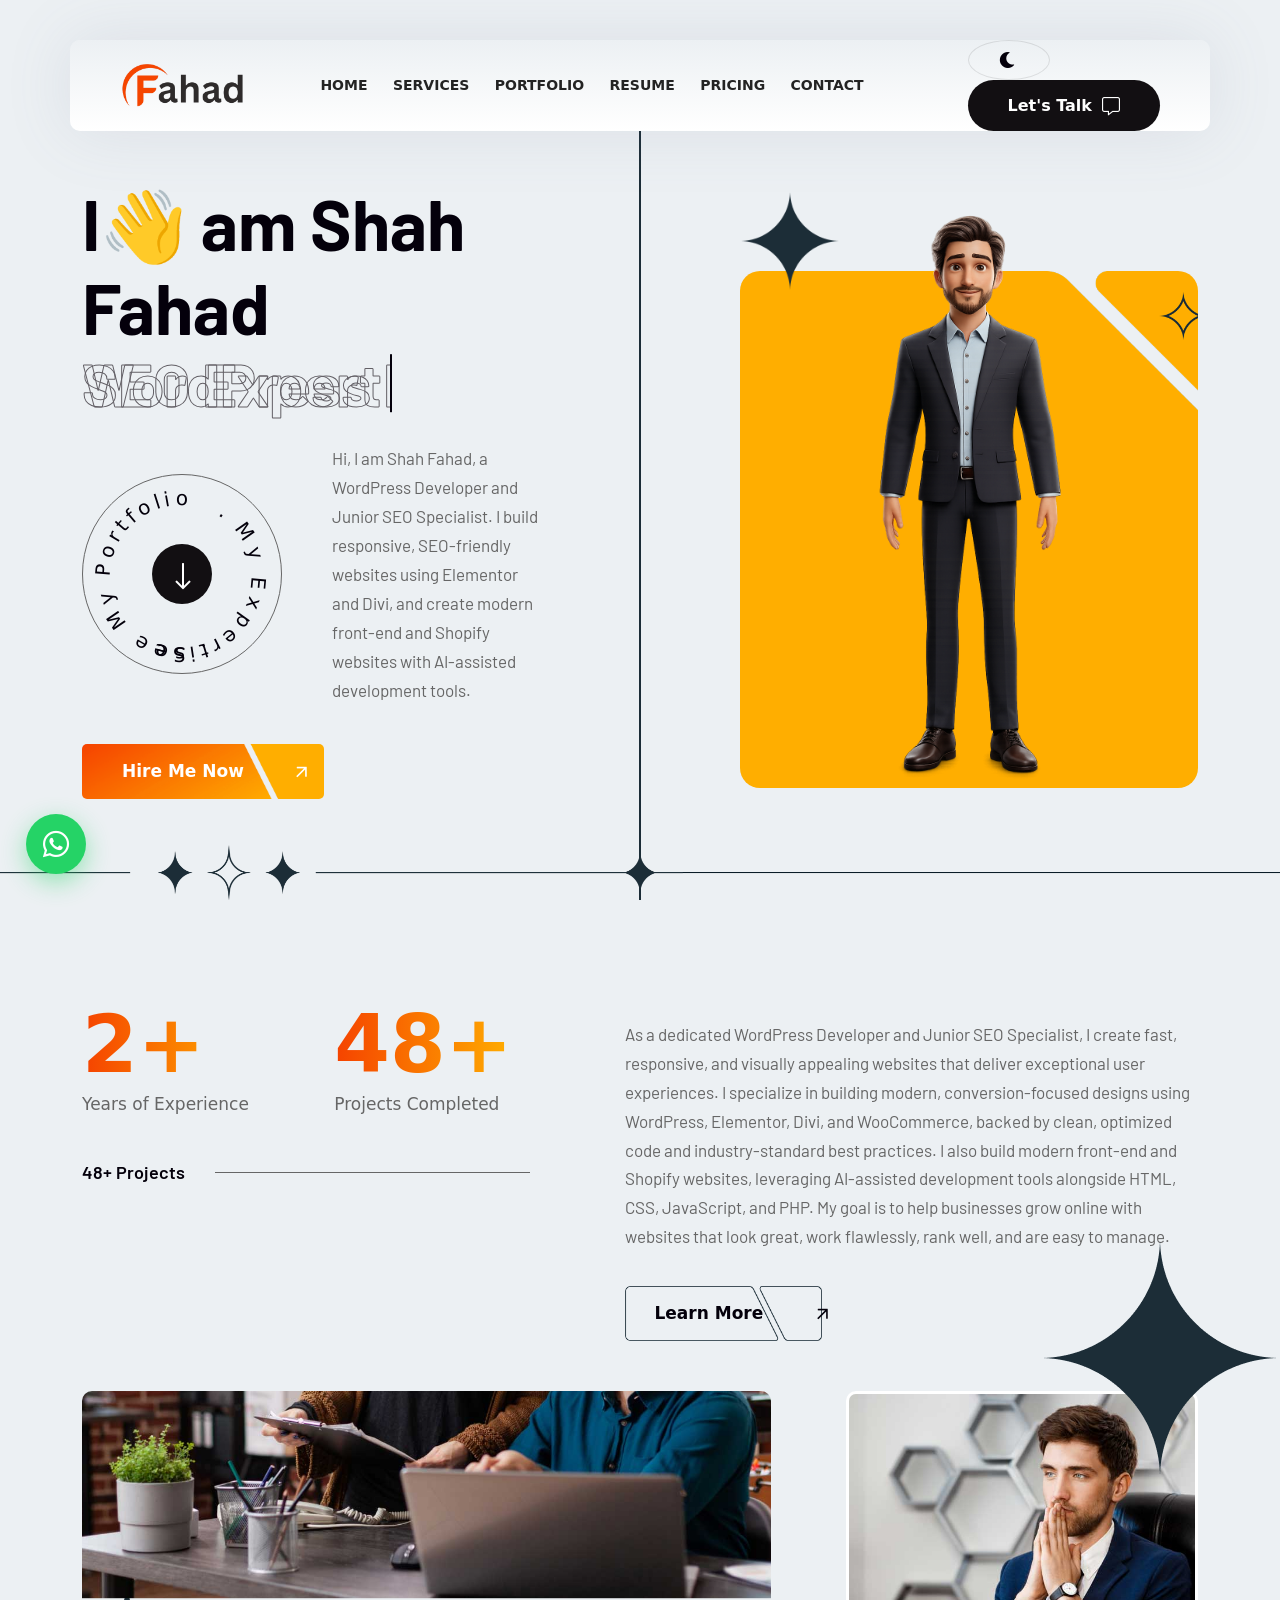
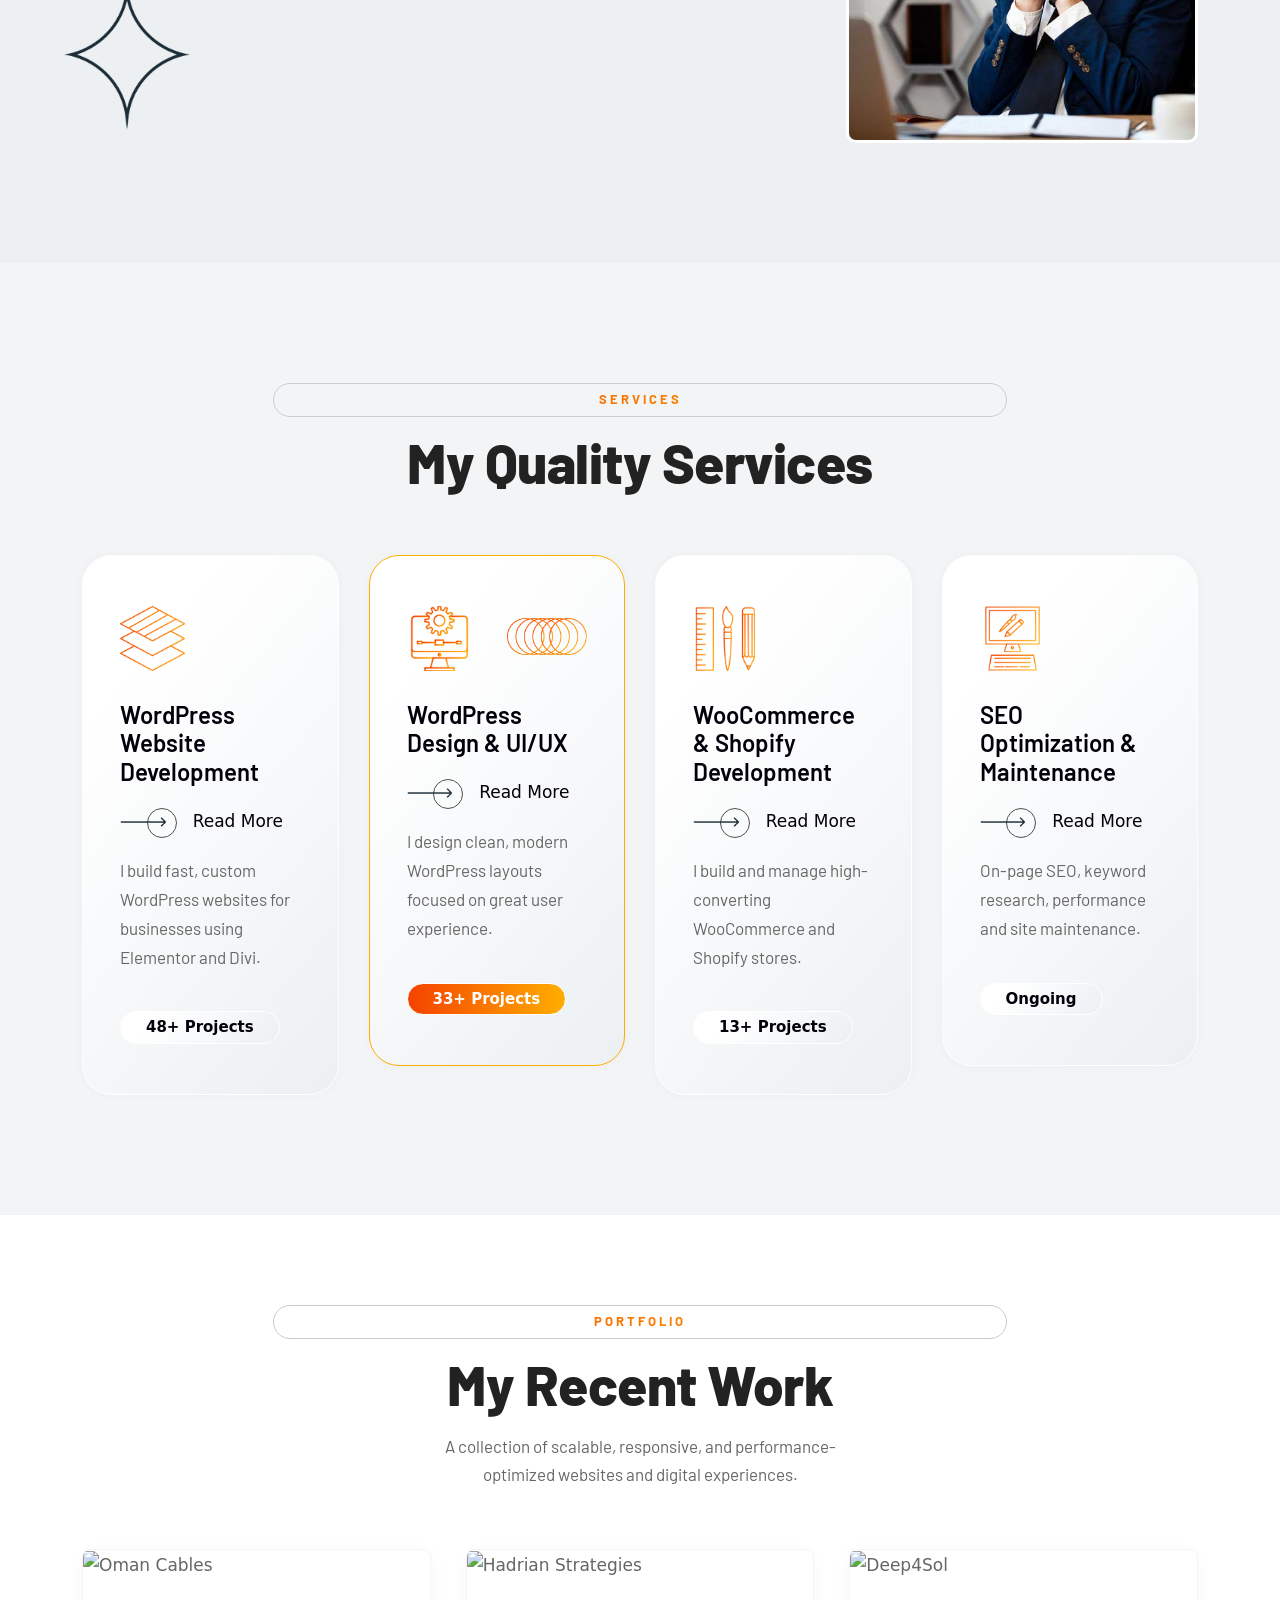
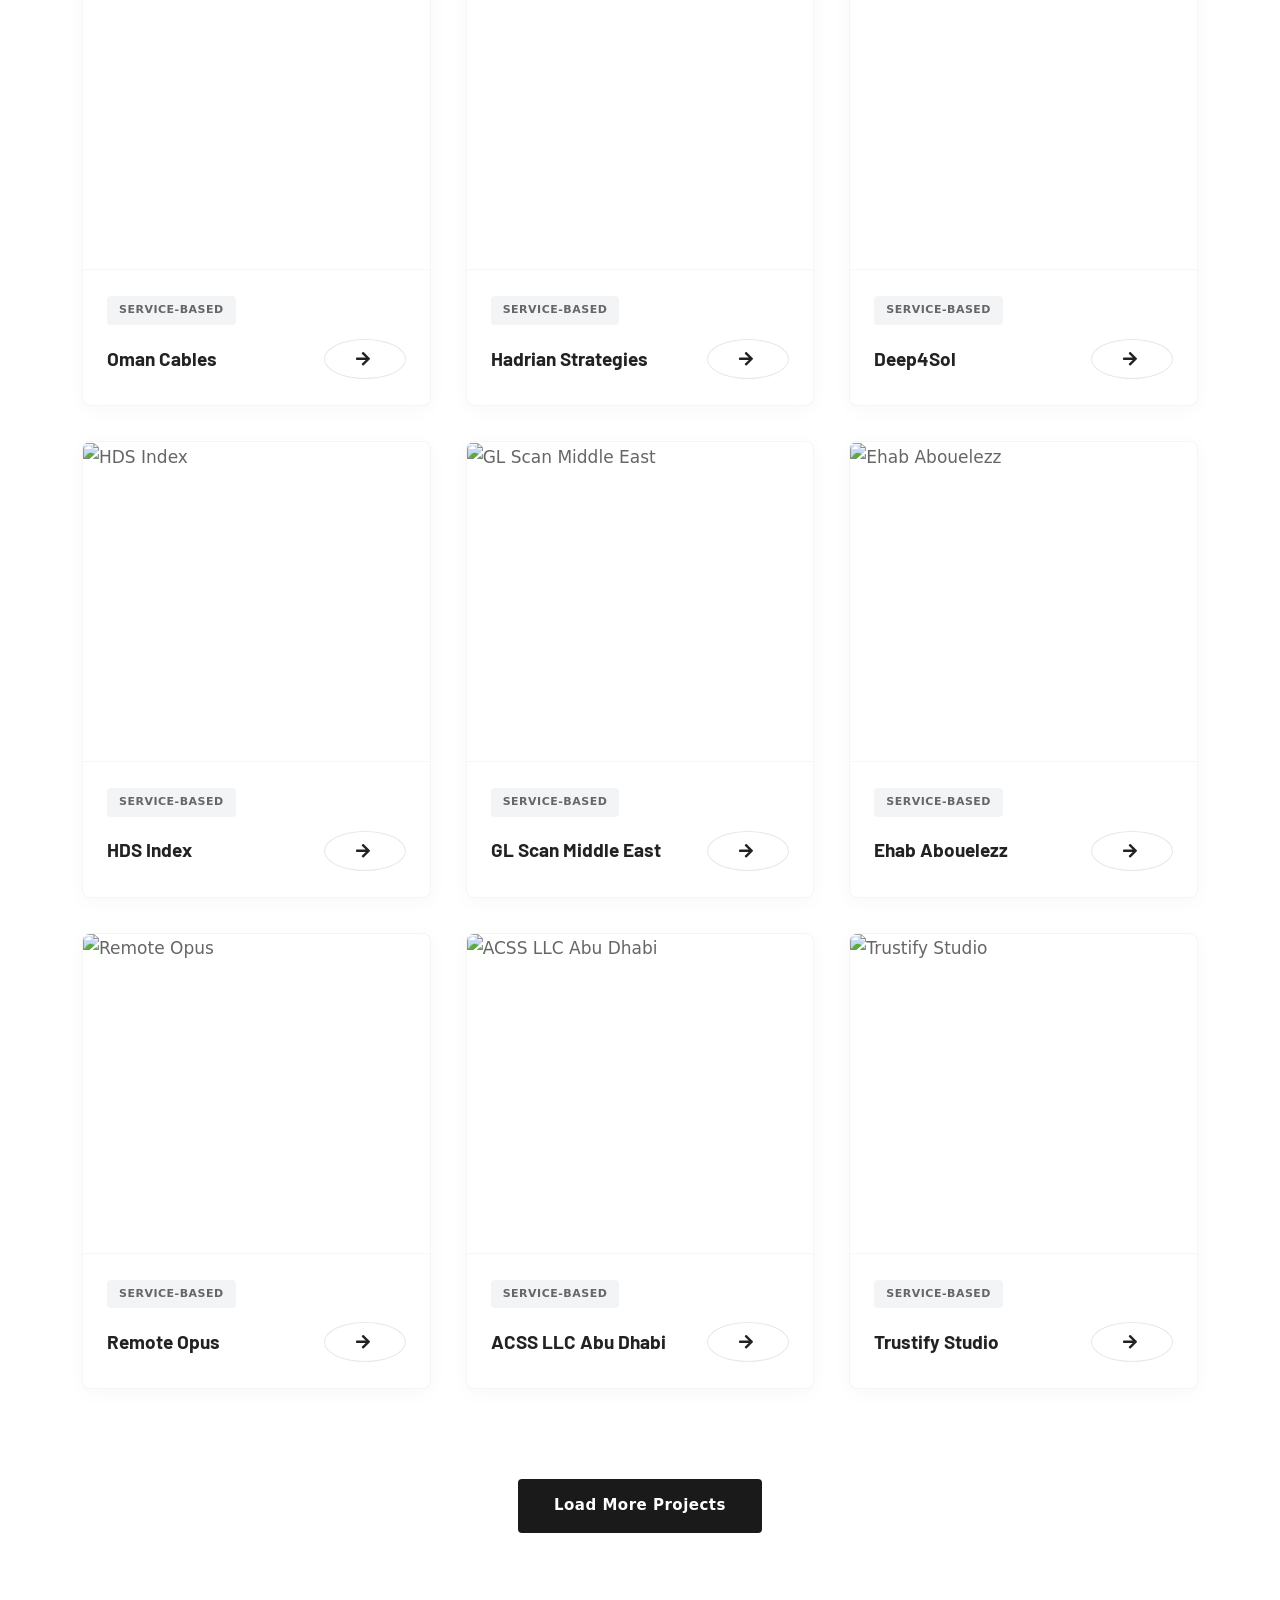
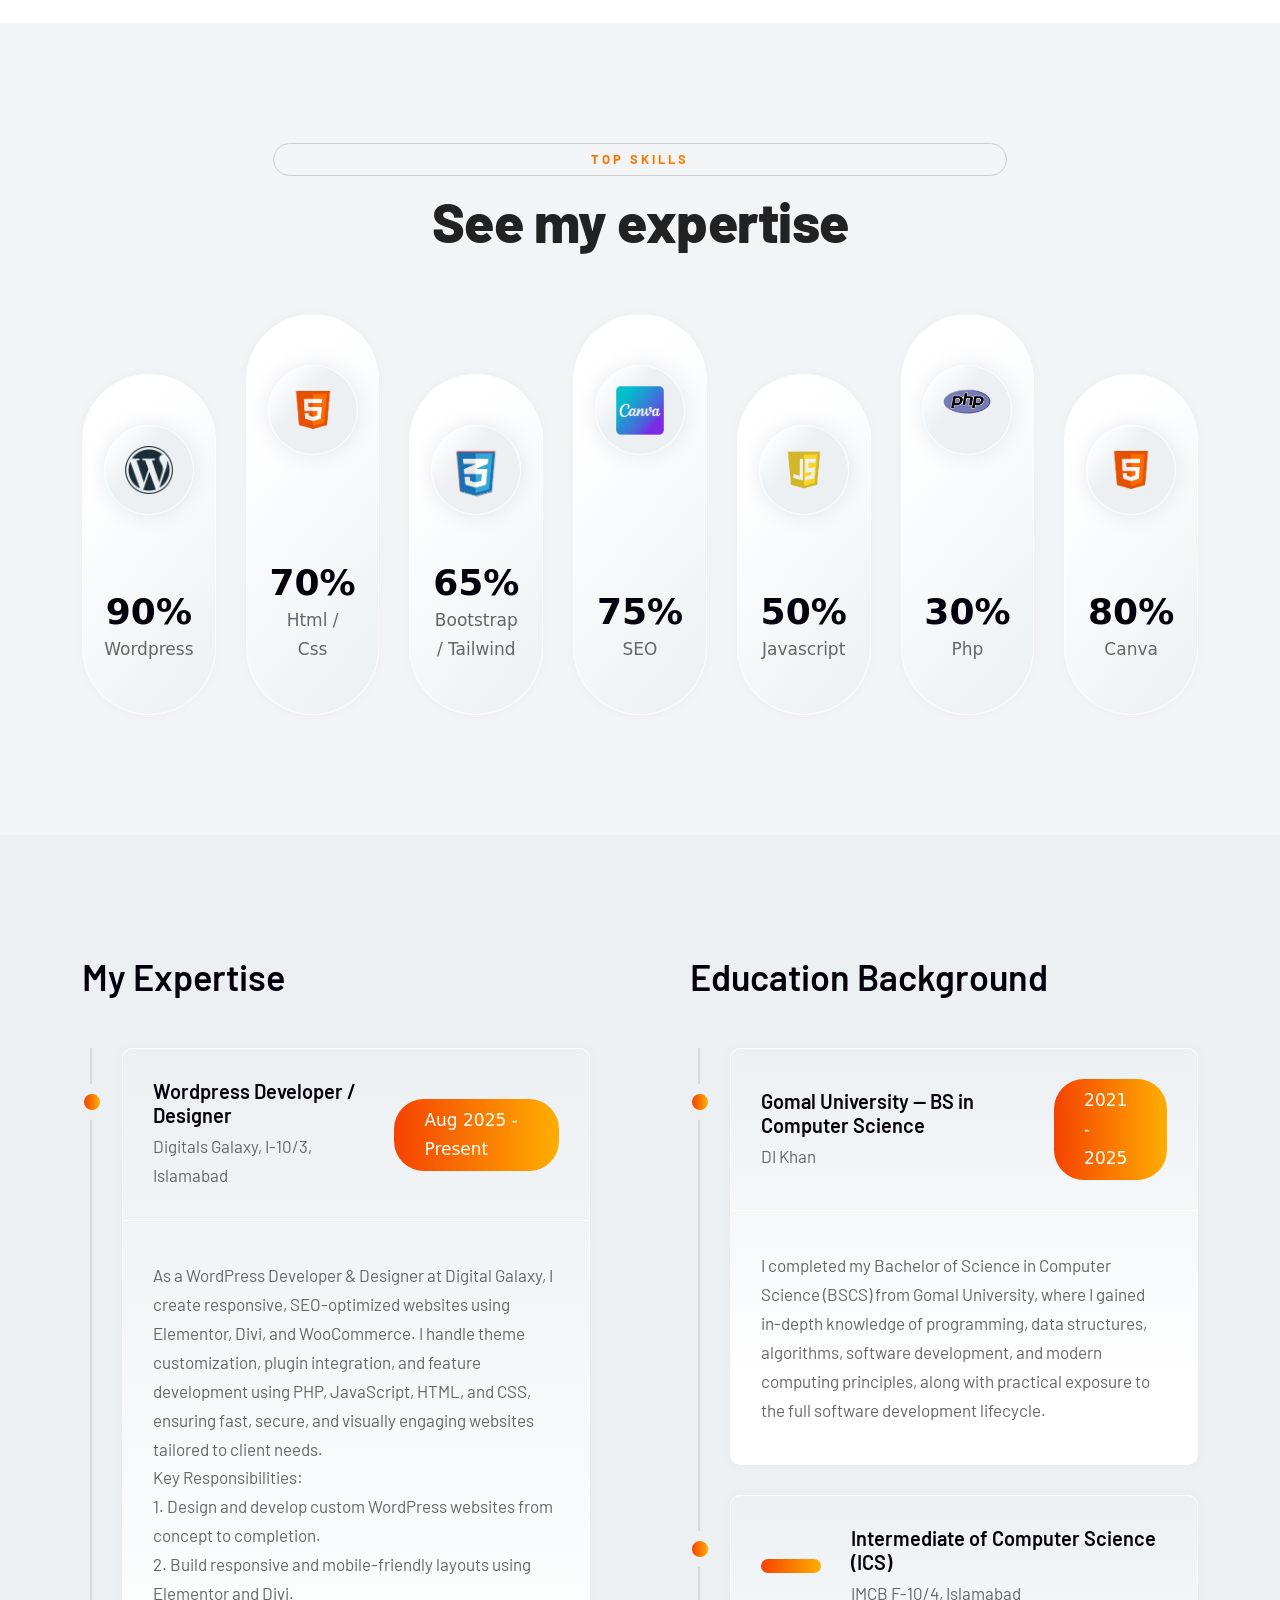
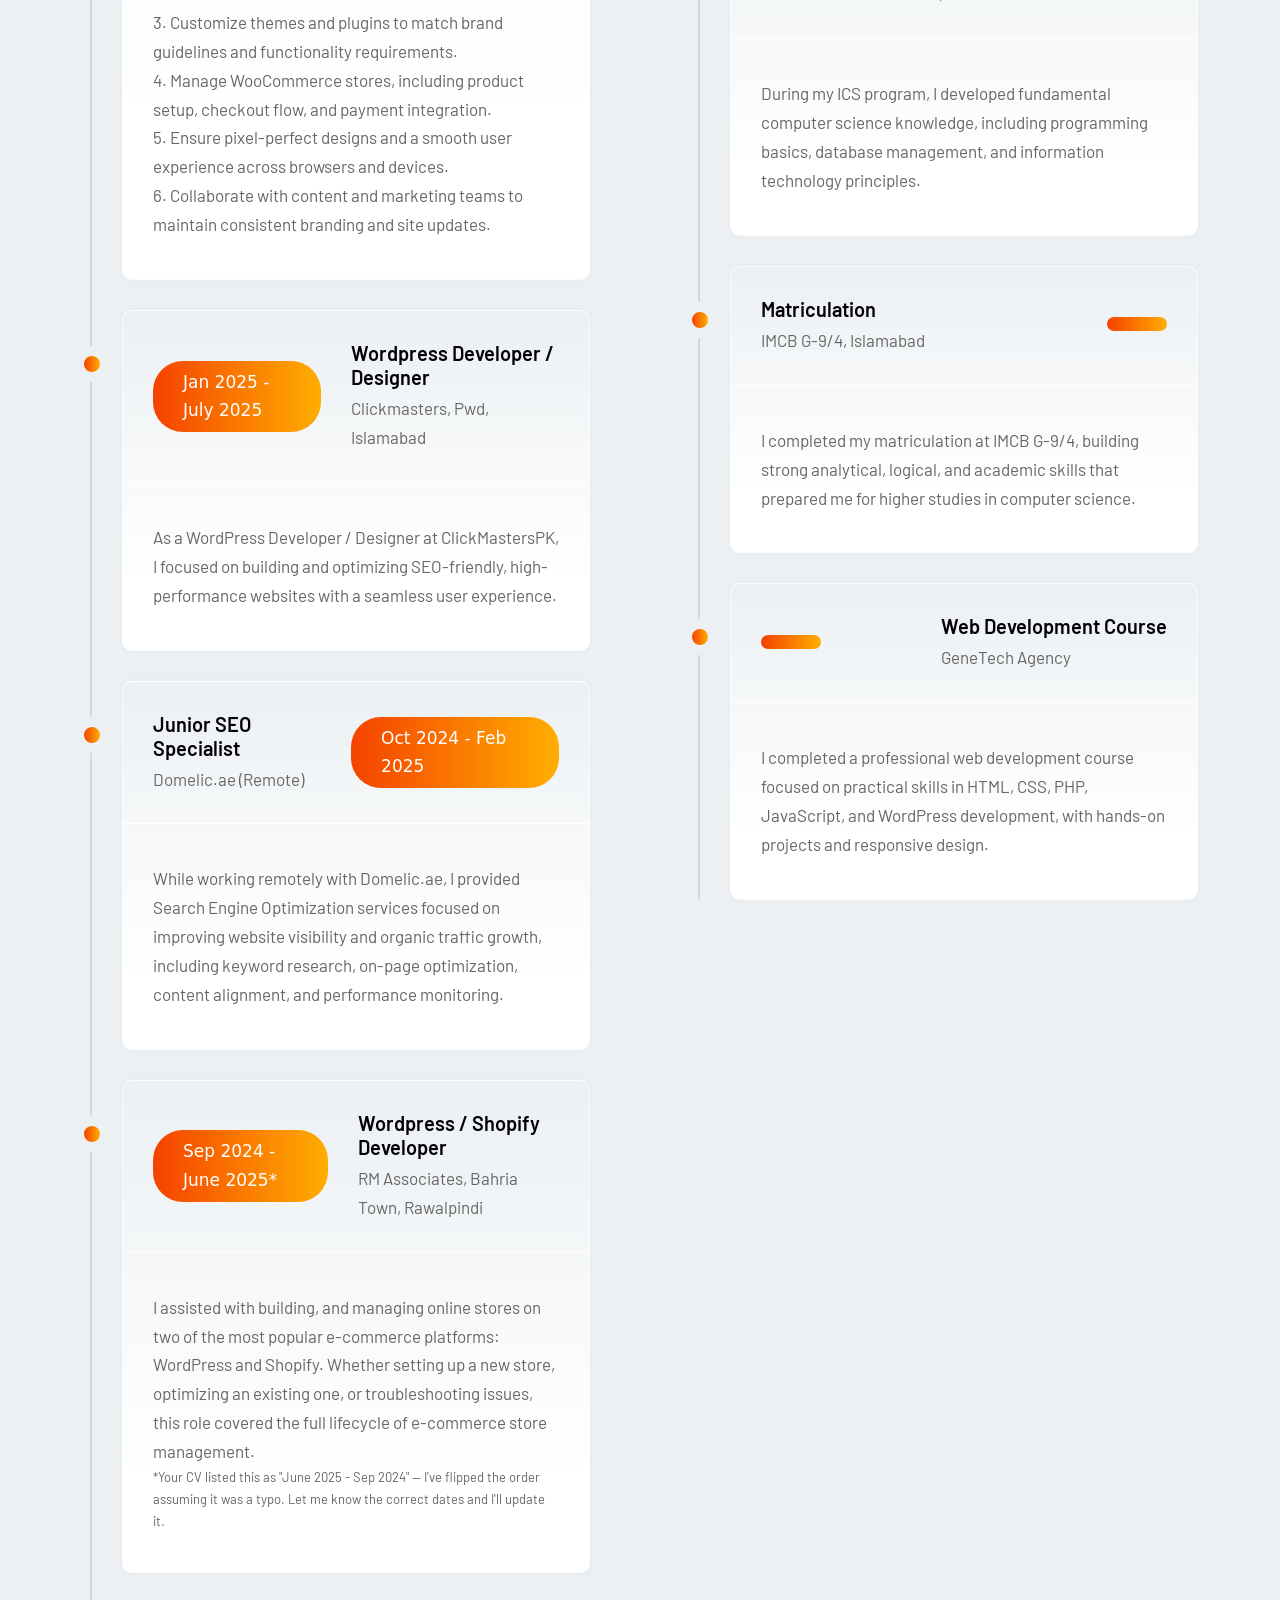
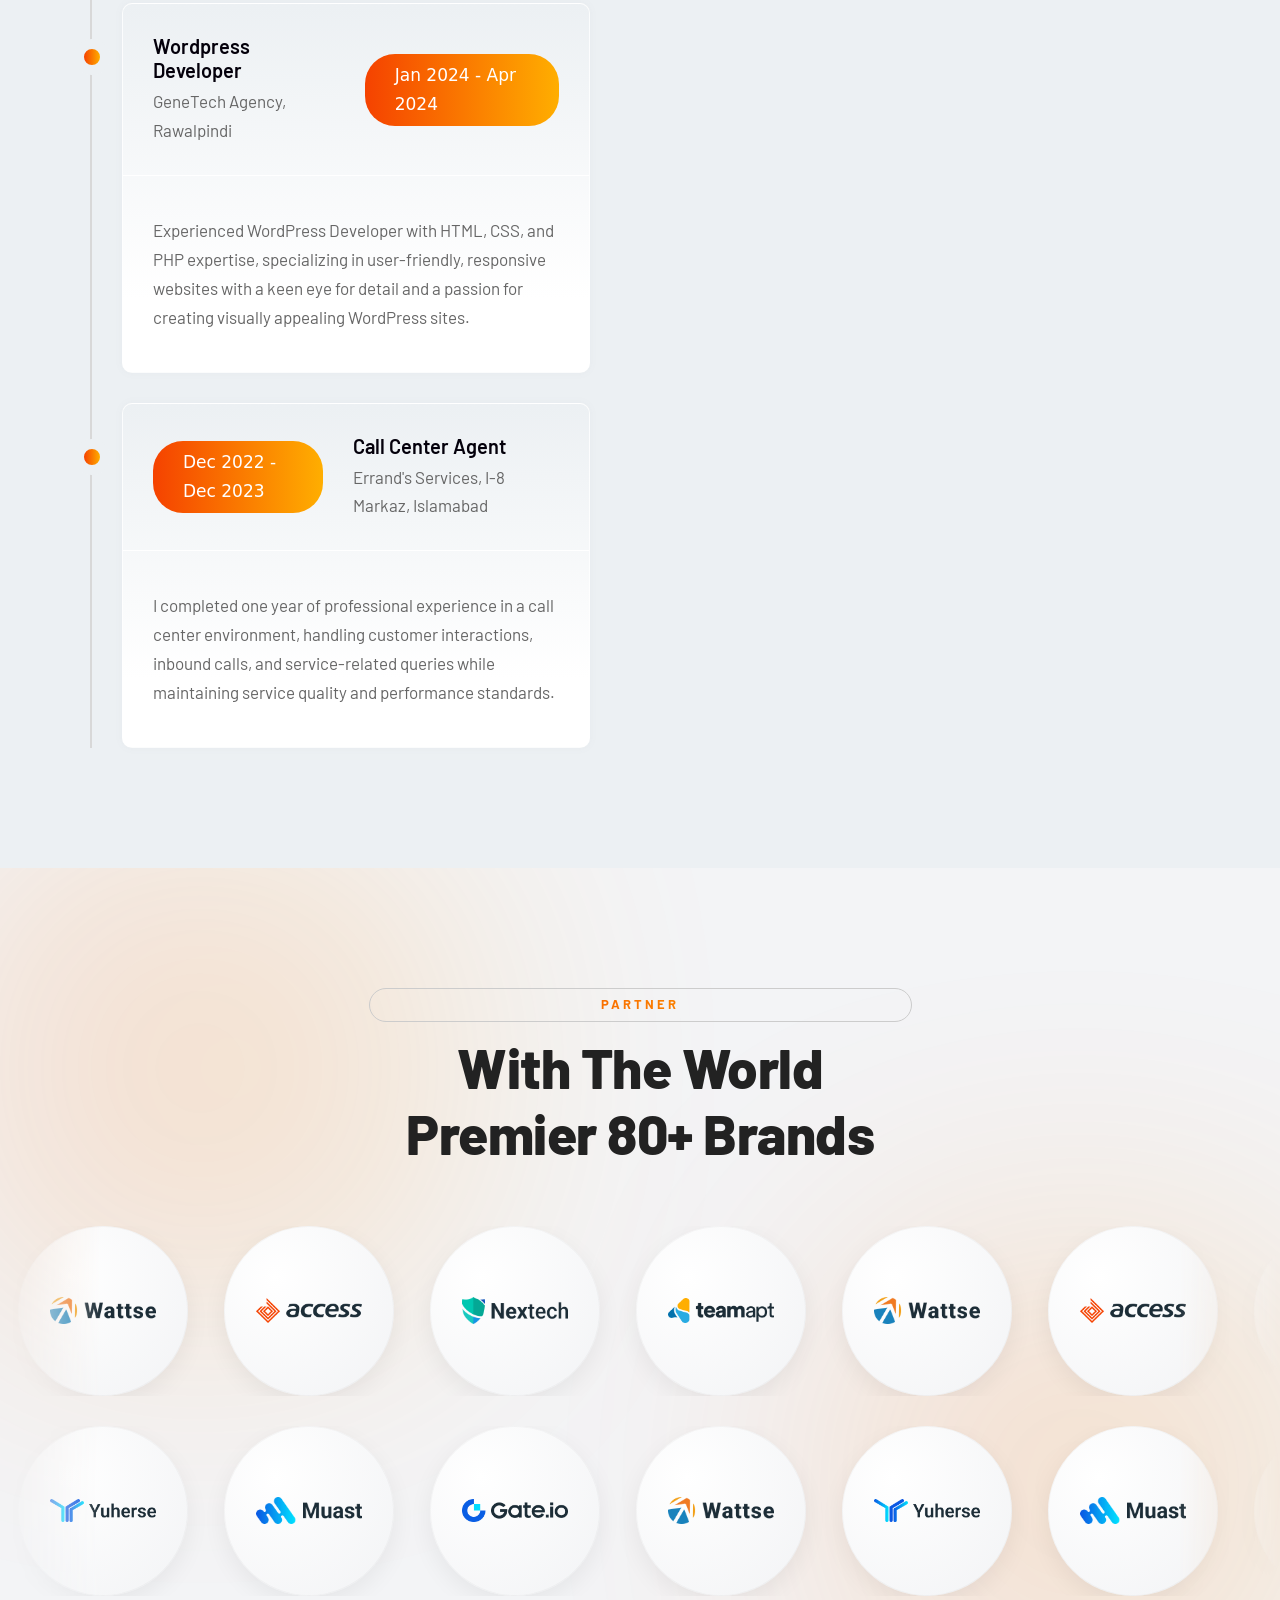
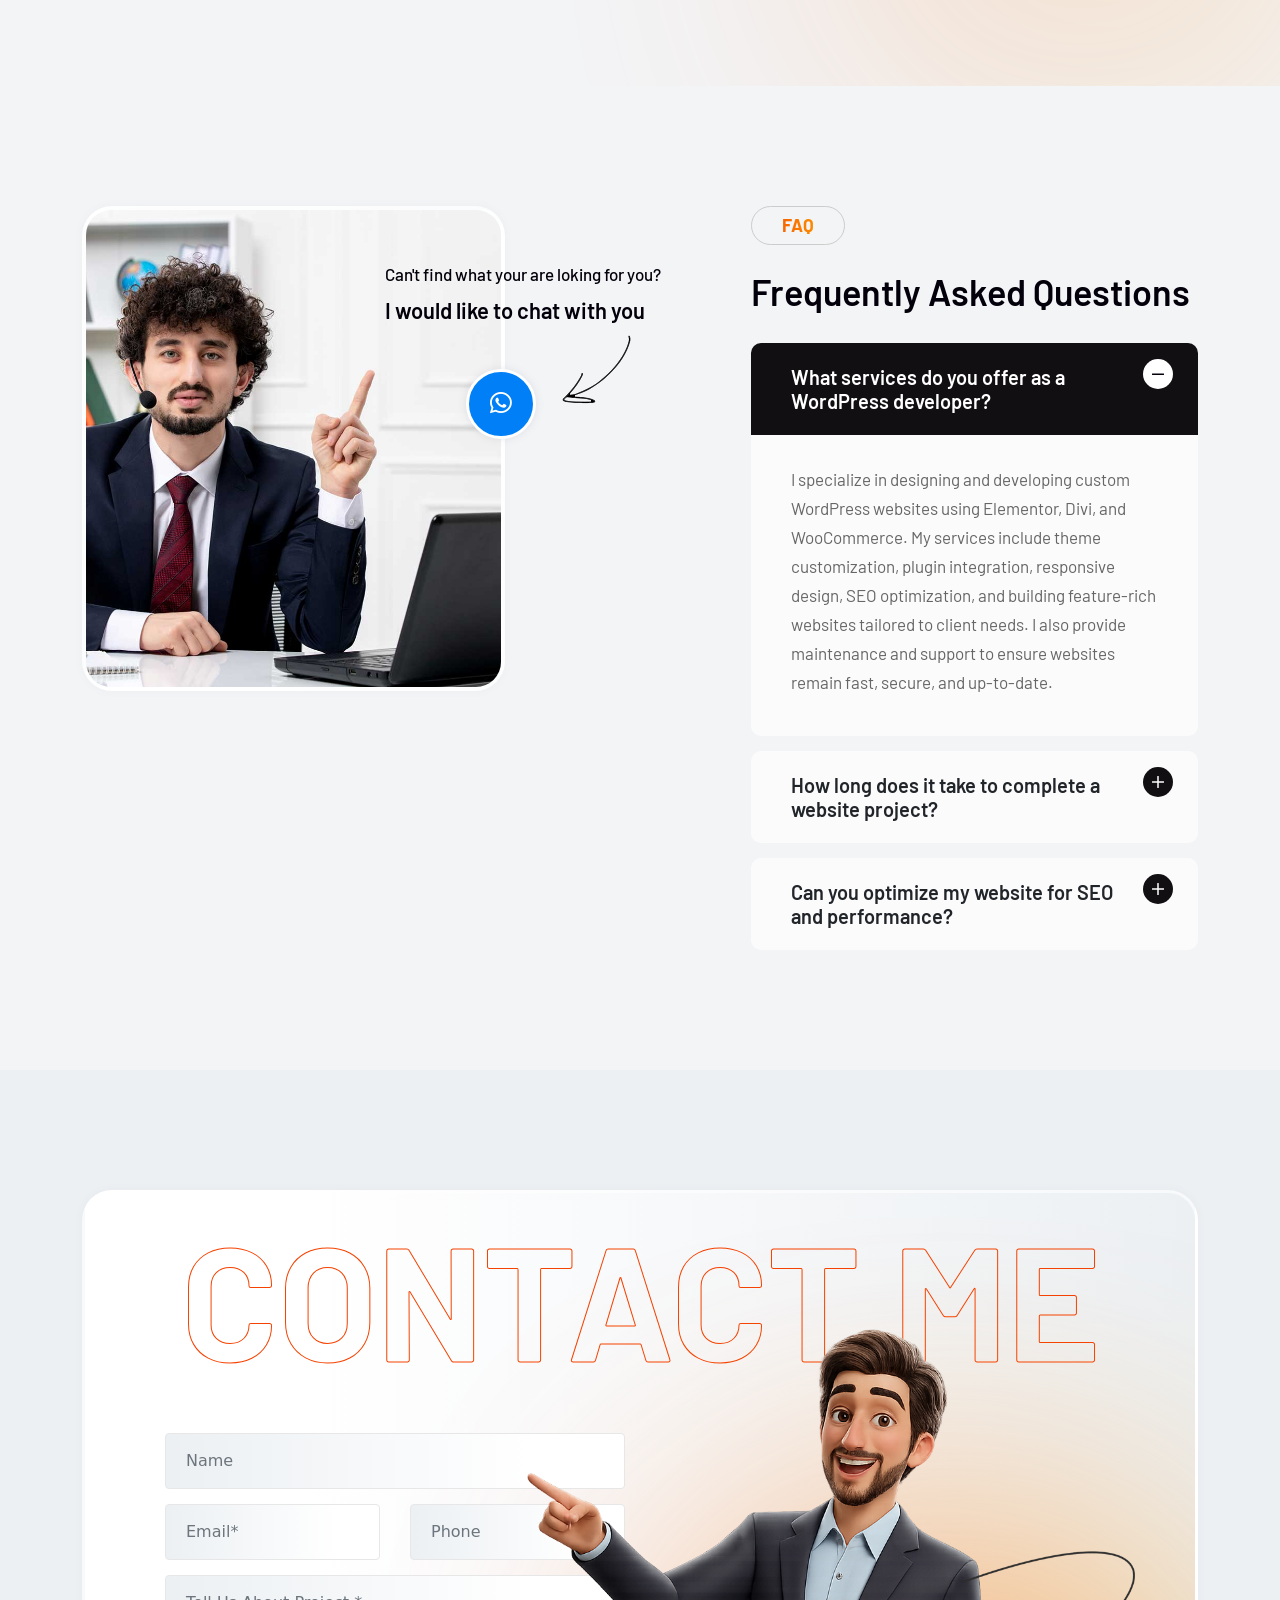
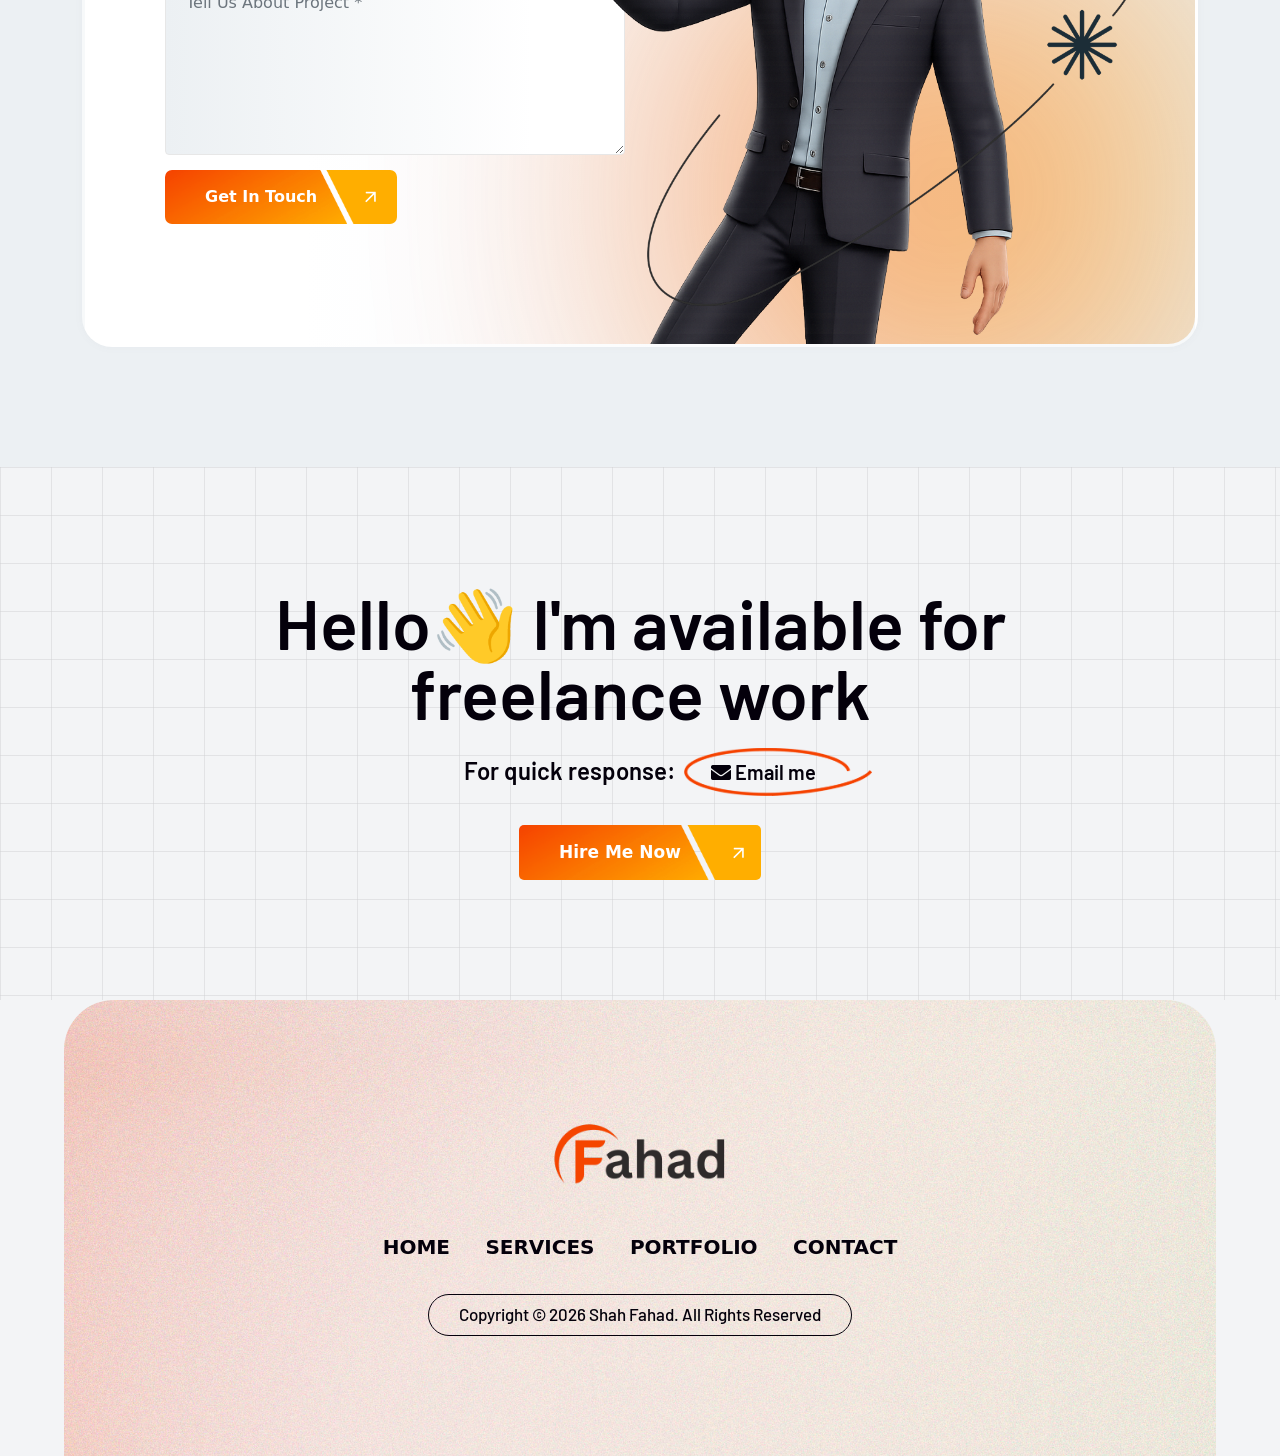
==== commit 02cf2b96: "Update index.html" ====
--- a/index.html
+++ b/index.html
@@ -120,7 +120,10 @@
 
                 <div class="nav-right">
                     <div class="attr-right">
-                       
+                        <!-- Dark Mode Toggle -->
+                        <button id="darkModeToggle" class="dark-mode-toggle" type="button" aria-label="Toggle dark mode" title="Toggle dark mode">
+                            <i class="fas fa-moon"></i>
+                        </button>
                         <!-- Start Atribute Navigation -->
                         <div class="attr-nav attr-box">
                             <ul>
@@ -1597,13 +1600,16 @@
         <!--
             HOW TO ADD YOUR OWN PROJECT LOGOS:
             1. Drop your logo images into assets/img/partner/ (transparent PNG/SVG works best)
-            2. Copy one <div class="logo-badge">...</div> block below and update the src + alt
-            3. Add the SAME new block to BOTH .logo-track-inner groups (there are two identical
-               copies back-to-back further down) so the loop stays seamless. If you only add it
-               to one, the loop will visibly "jump" once per cycle.
-            The track auto-scrolls right-to-left forever and pauses whenever the mouse hovers it.
+            2. Copy one <div class="logo-badge">...</div> block below and update the src + alt.
+               Put it in whichever row you like - Row A (top) scrolls right-to-left,
+               Row B (bottom) scrolls left-to-right.
+            3. Add the SAME new block to BOTH .logo-track-inner groups inside that row
+               (there are two identical copies back-to-back) so the loop stays seamless.
+               If you only add it to one copy, the loop will visibly "jump" once per cycle.
+            Both rows auto-scroll forever and pause independently whenever the mouse
+            hovers over that row.
         -->
-        <div class="logo-carousel">
+        <div class="logo-carousel logo-row logo-row-a">
             <div class="logo-track">
                 <!-- Group A -->
                 <div class="logo-track-inner">
@@ -1611,9 +1617,6 @@
                     <div class="logo-badge"><img src="assets/img/partner/2.png" alt="Partner logo"></div>
                     <div class="logo-badge"><img src="assets/img/partner/3.png" alt="Partner logo"></div>
                     <div class="logo-badge"><img src="assets/img/partner/4.png" alt="Partner logo"></div>
-                    <div class="logo-badge"><img src="assets/img/partner/5.png" alt="Partner logo"></div>
-                    <div class="logo-badge"><img src="assets/img/partner/6.png" alt="Partner logo"></div>
-                    <div class="logo-badge"><img src="assets/img/partner/7.png" alt="Partner logo"></div>
                 </div>
                 <!-- Group B (exact duplicate of Group A - required for the seamless infinite loop, do not remove) -->
                 <div class="logo-track-inner" aria-hidden="true">
@@ -1621,9 +1624,25 @@
                     <div class="logo-badge"><img src="assets/img/partner/2.png" alt="Partner logo"></div>
                     <div class="logo-badge"><img src="assets/img/partner/3.png" alt="Partner logo"></div>
                     <div class="logo-badge"><img src="assets/img/partner/4.png" alt="Partner logo"></div>
+                </div>
+            </div>
+        </div>
+
+        <div class="logo-carousel logo-row logo-row-b">
+            <div class="logo-track">
+                <!-- Group A -->
+                <div class="logo-track-inner reverse">
                     <div class="logo-badge"><img src="assets/img/partner/5.png" alt="Partner logo"></div>
                     <div class="logo-badge"><img src="assets/img/partner/6.png" alt="Partner logo"></div>
                     <div class="logo-badge"><img src="assets/img/partner/7.png" alt="Partner logo"></div>
+                    <div class="logo-badge"><img src="assets/img/partner/1.png" alt="Partner logo"></div>
+                </div>
+                <!-- Group B (exact duplicate of Group A - required for the seamless infinite loop, do not remove) -->
+                <div class="logo-track-inner reverse" aria-hidden="true">
+                    <div class="logo-badge"><img src="assets/img/partner/5.png" alt="Partner logo"></div>
+                    <div class="logo-badge"><img src="assets/img/partner/6.png" alt="Partner logo"></div>
+                    <div class="logo-badge"><img src="assets/img/partner/7.png" alt="Partner logo"></div>
+                    <div class="logo-badge"><img src="assets/img/partner/1.png" alt="Partner logo"></div>
                 </div>
             </div>
         </div>
@@ -1631,13 +1650,16 @@
     <!-- End Partner -->
 
     <style>
-        /* ===== Infinite Logo Carousel ===== */
+        /* ===== Infinite Logo Carousel - 2 Rows, Opposite Directions ===== */
         .logo-carousel {
             width: 100%;
             overflow: hidden;
             -webkit-mask-image: linear-gradient(90deg, transparent 0%, #000 8%, #000 92%, transparent 100%);
             mask-image: linear-gradient(90deg, transparent 0%, #000 8%, #000 92%, transparent 100%);
         }
+        .logo-row + .logo-row {
+            margin-top: 30px;
+        }
         .logo-track {
             display: flex;
             width: max-content;
@@ -1647,7 +1669,13 @@
             align-items: center;
             animation: logo-scroll 28s linear infinite;
         }
-        .logo-carousel:hover .logo-track-inner {
+        /* Row B reuses the same keyframes but plays them backwards,
+           which makes it drift left -> right instead of right -> left */
+        .logo-track-inner.reverse {
+            animation-duration: 24s;
+            animation-direction: reverse;
+        }
+        .logo-row:hover .logo-track-inner {
             animation-play-state: paused;
         }
         @keyframes logo-scroll {
@@ -1666,9 +1694,19 @@
             align-items: center;
             justify-content: center;
             transition: transform 0.35s ease, box-shadow 0.35s ease;
+            /* subtle entrance/idle animation for a bit of life */
+            animation: logo-pop 0.6s ease backwards;
+        }
+        .logo-track-inner .logo-badge:nth-child(1) { animation-delay: 0s; }
+        .logo-track-inner .logo-badge:nth-child(2) { animation-delay: 0.08s; }
+        .logo-track-inner .logo-badge:nth-child(3) { animation-delay: 0.16s; }
+        .logo-track-inner .logo-badge:nth-child(4) { animation-delay: 0.24s; }
+        @keyframes logo-pop {
+            from { opacity: 0; transform: scale(0.85); }
+            to   { opacity: 1; transform: scale(1); }
         }
         .logo-badge:hover {
-            transform: translateY(-6px);
+            transform: translateY(-6px) scale(1.05);
             box-shadow: 0 16px 32px rgba(0,0,0,0.12), inset 0 0 0 1px rgba(0,0,0,0.03);
         }
         .logo-badge img {
@@ -1678,6 +1716,10 @@
         }
         @media (max-width: 767px) {
             .logo-badge { width: 120px; height: 120px; margin: 0 12px; }
+            .logo-row + .logo-row { margin-top: 20px; }
+        }
+        @media (max-width: 480px) {
+            .logo-badge { width: 92px; height: 92px; margin: 0 8px; }
         }
         body.bg-dark .logo-badge {
             background: radial-gradient(circle at 30% 30%, #2a2a2a, #1c1c1c);
@@ -1948,10 +1990,15 @@
     </button>
 
     <style>
+        /* ===== Smooth Scrolling ===== */
+        html {
+            scroll-behavior: smooth;
+        }
+
         /* ===== Floating Widgets ===== */
         .whatsapp-widget {
             position: fixed;
-            right: 26px;
+            left: 26px;
             bottom: 26px;
             width: 60px;
             height: 60px;
@@ -1980,7 +2027,7 @@
         .back-to-top-widget {
             position: fixed;
             right: 26px;
-            bottom: 96px;
+            bottom: 26px;
             width: 46px;
             height: 46px;
             background: var(--primary-color, #1a1a1a);
@@ -2009,8 +2056,8 @@
         }
 
         @media (max-width: 480px) {
-            .whatsapp-widget { right: 16px; bottom: 16px; width: 52px; height: 52px; font-size: 26px; }
-            .back-to-top-widget { right: 16px; bottom: 78px; width: 40px; height: 40px; font-size: 15px; }
+            .whatsapp-widget { left: 16px; bottom: 16px; width: 52px; height: 52px; font-size: 26px; }
+            .back-to-top-widget { right: 16px; bottom: 16px; width: 40px; height: 40px; font-size: 15px; }
         }
 
         /* ===== Dark Mode Toggle Button =====
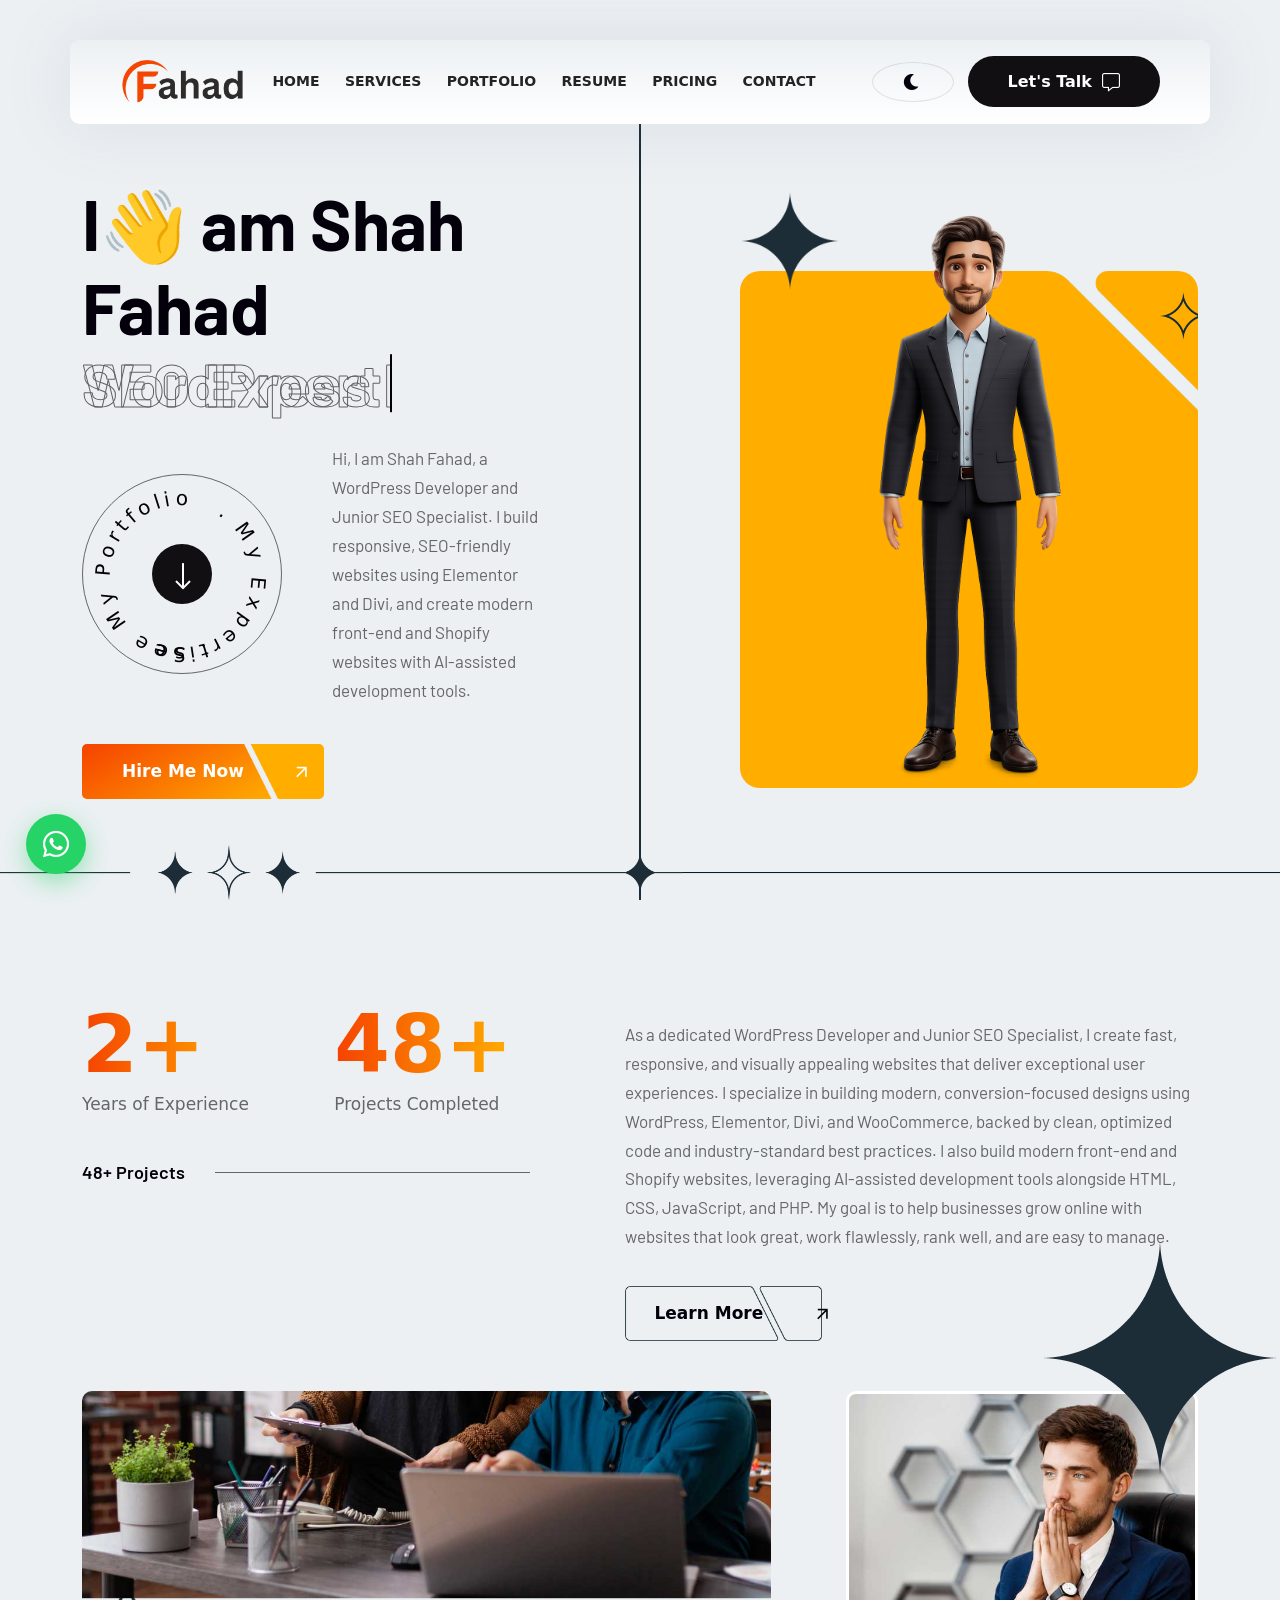
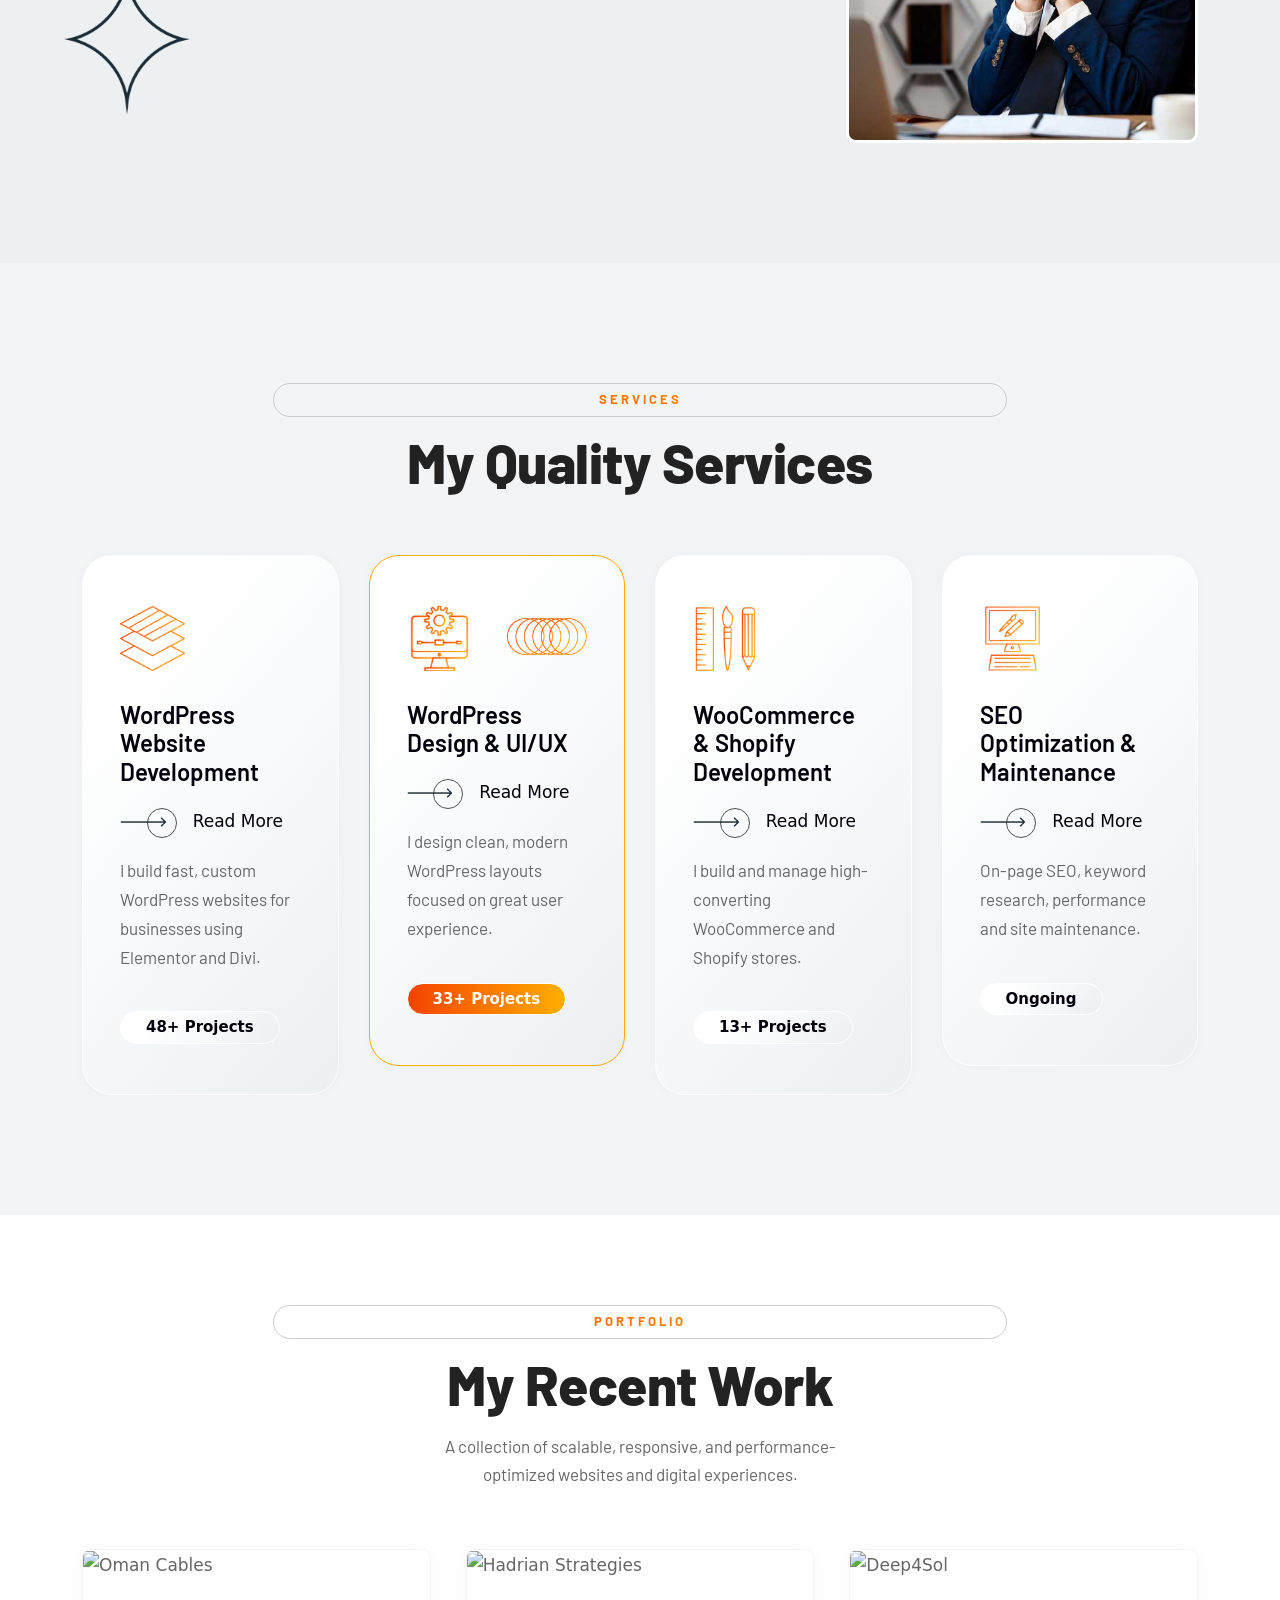
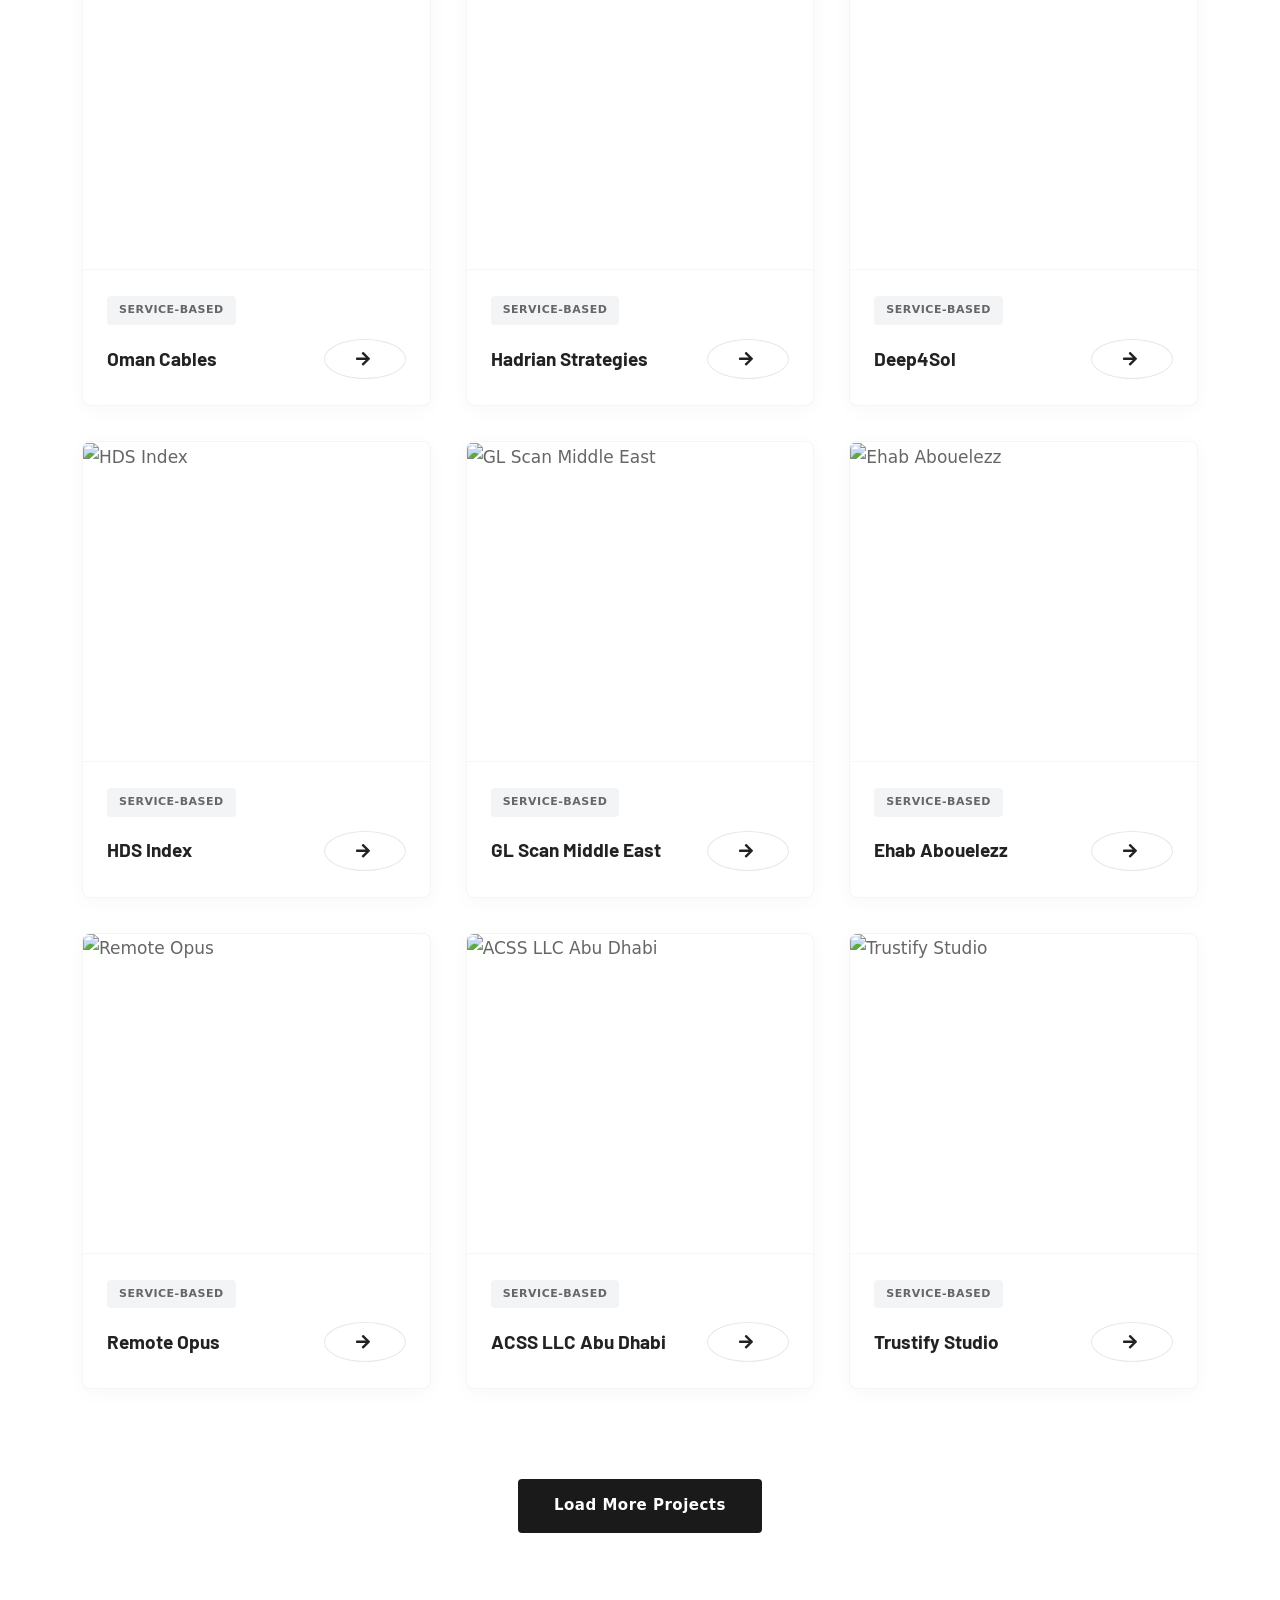
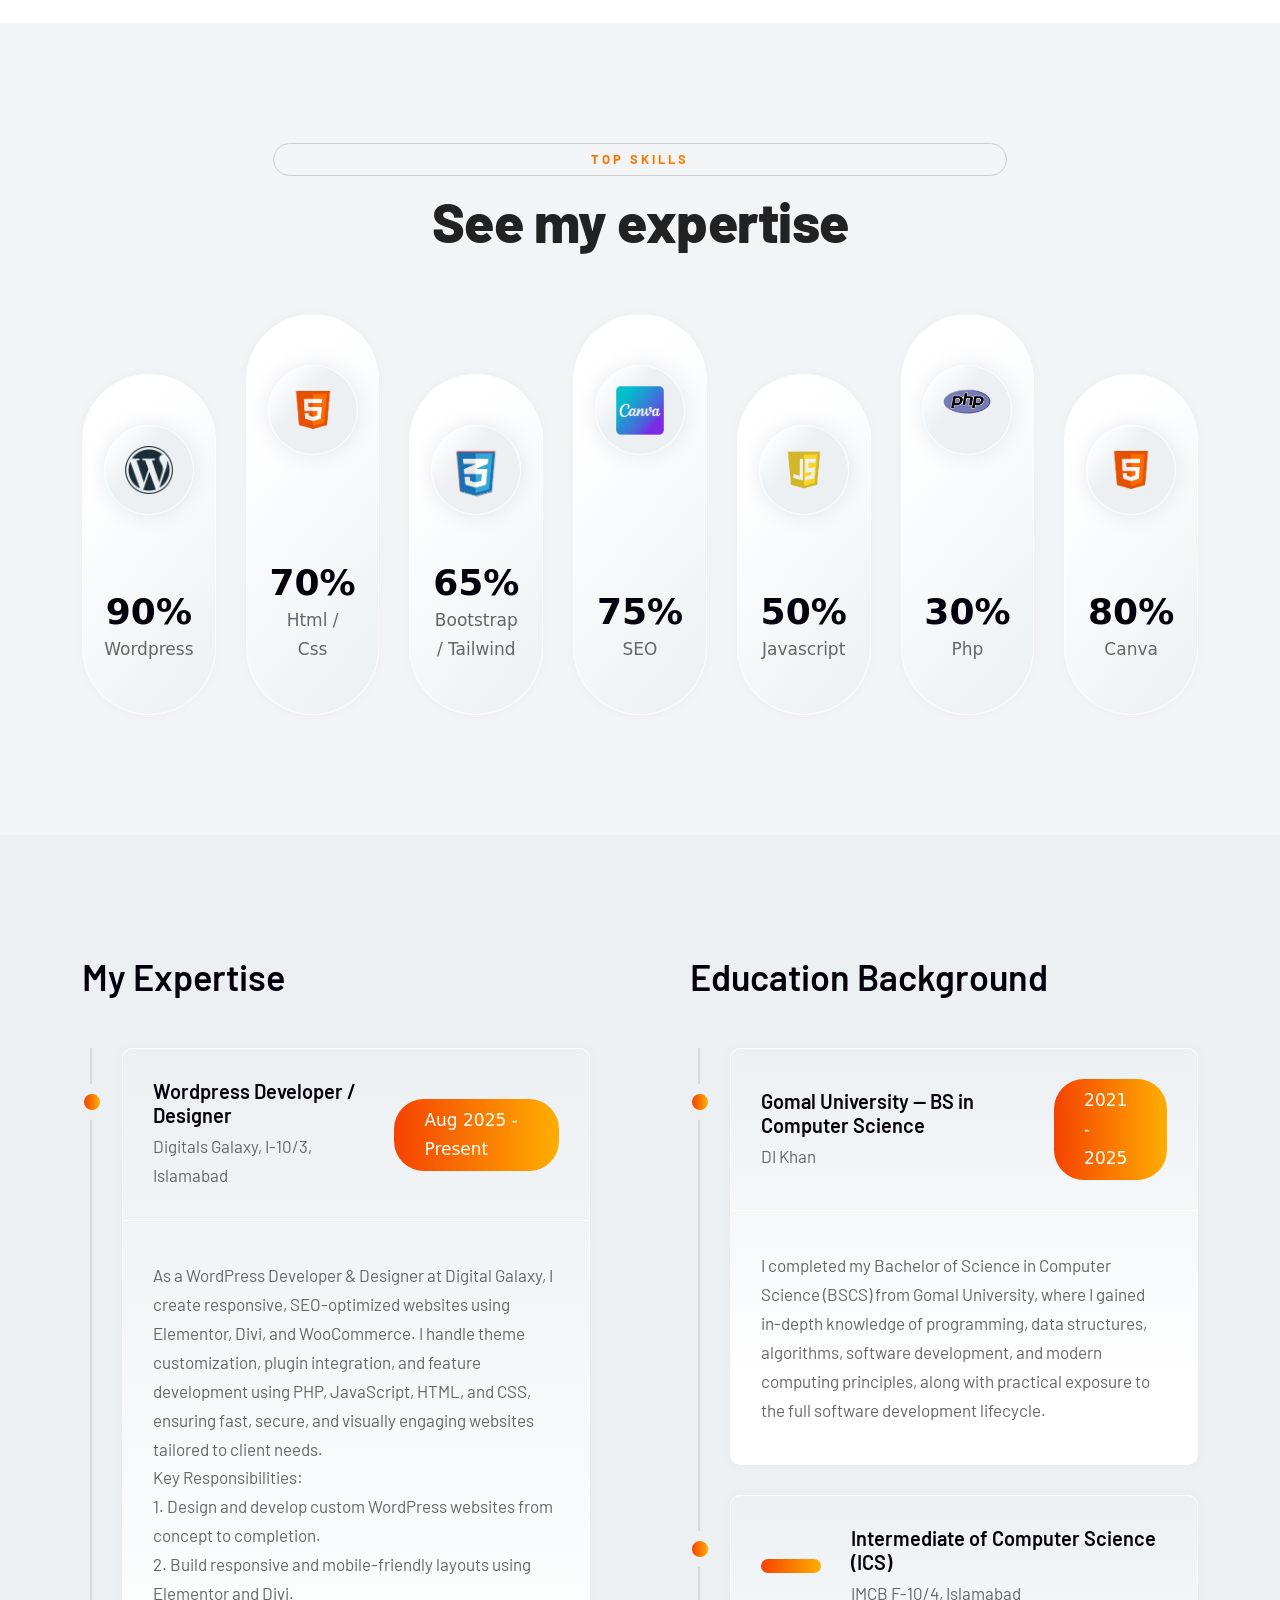
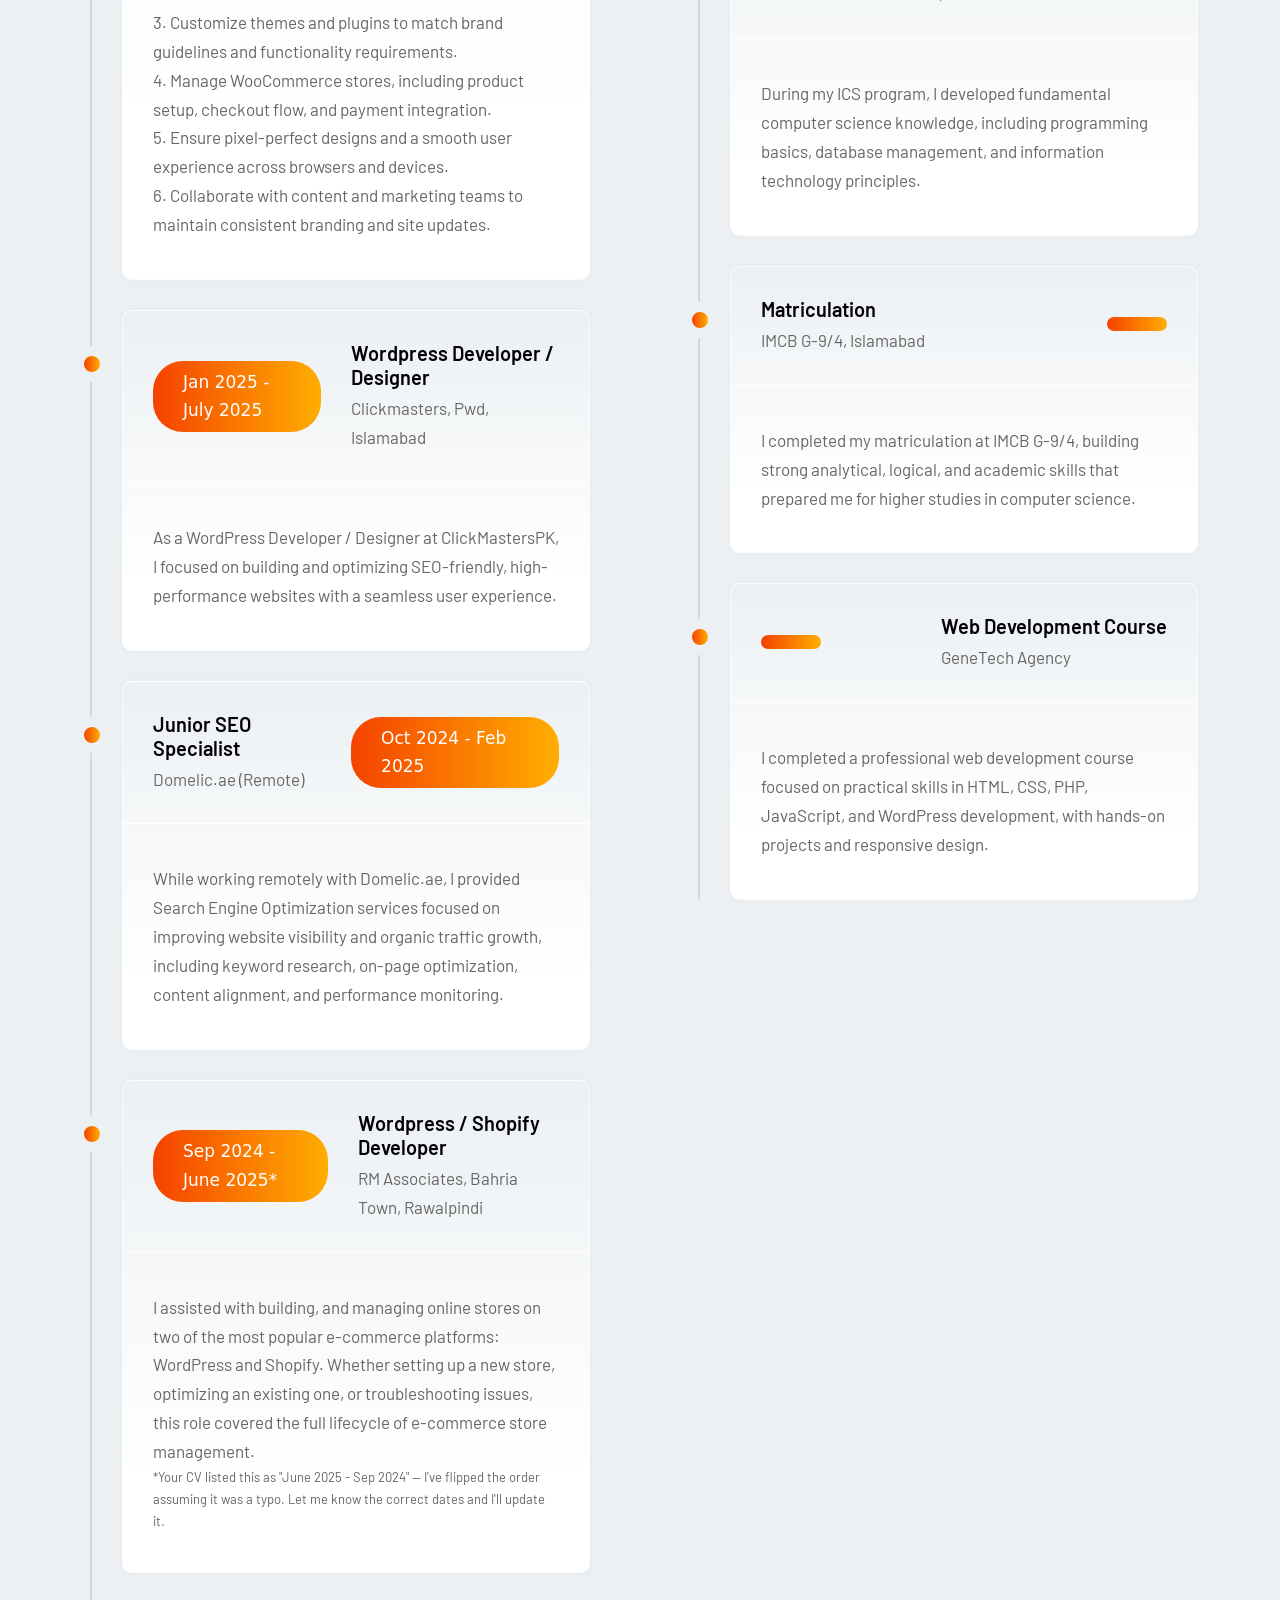
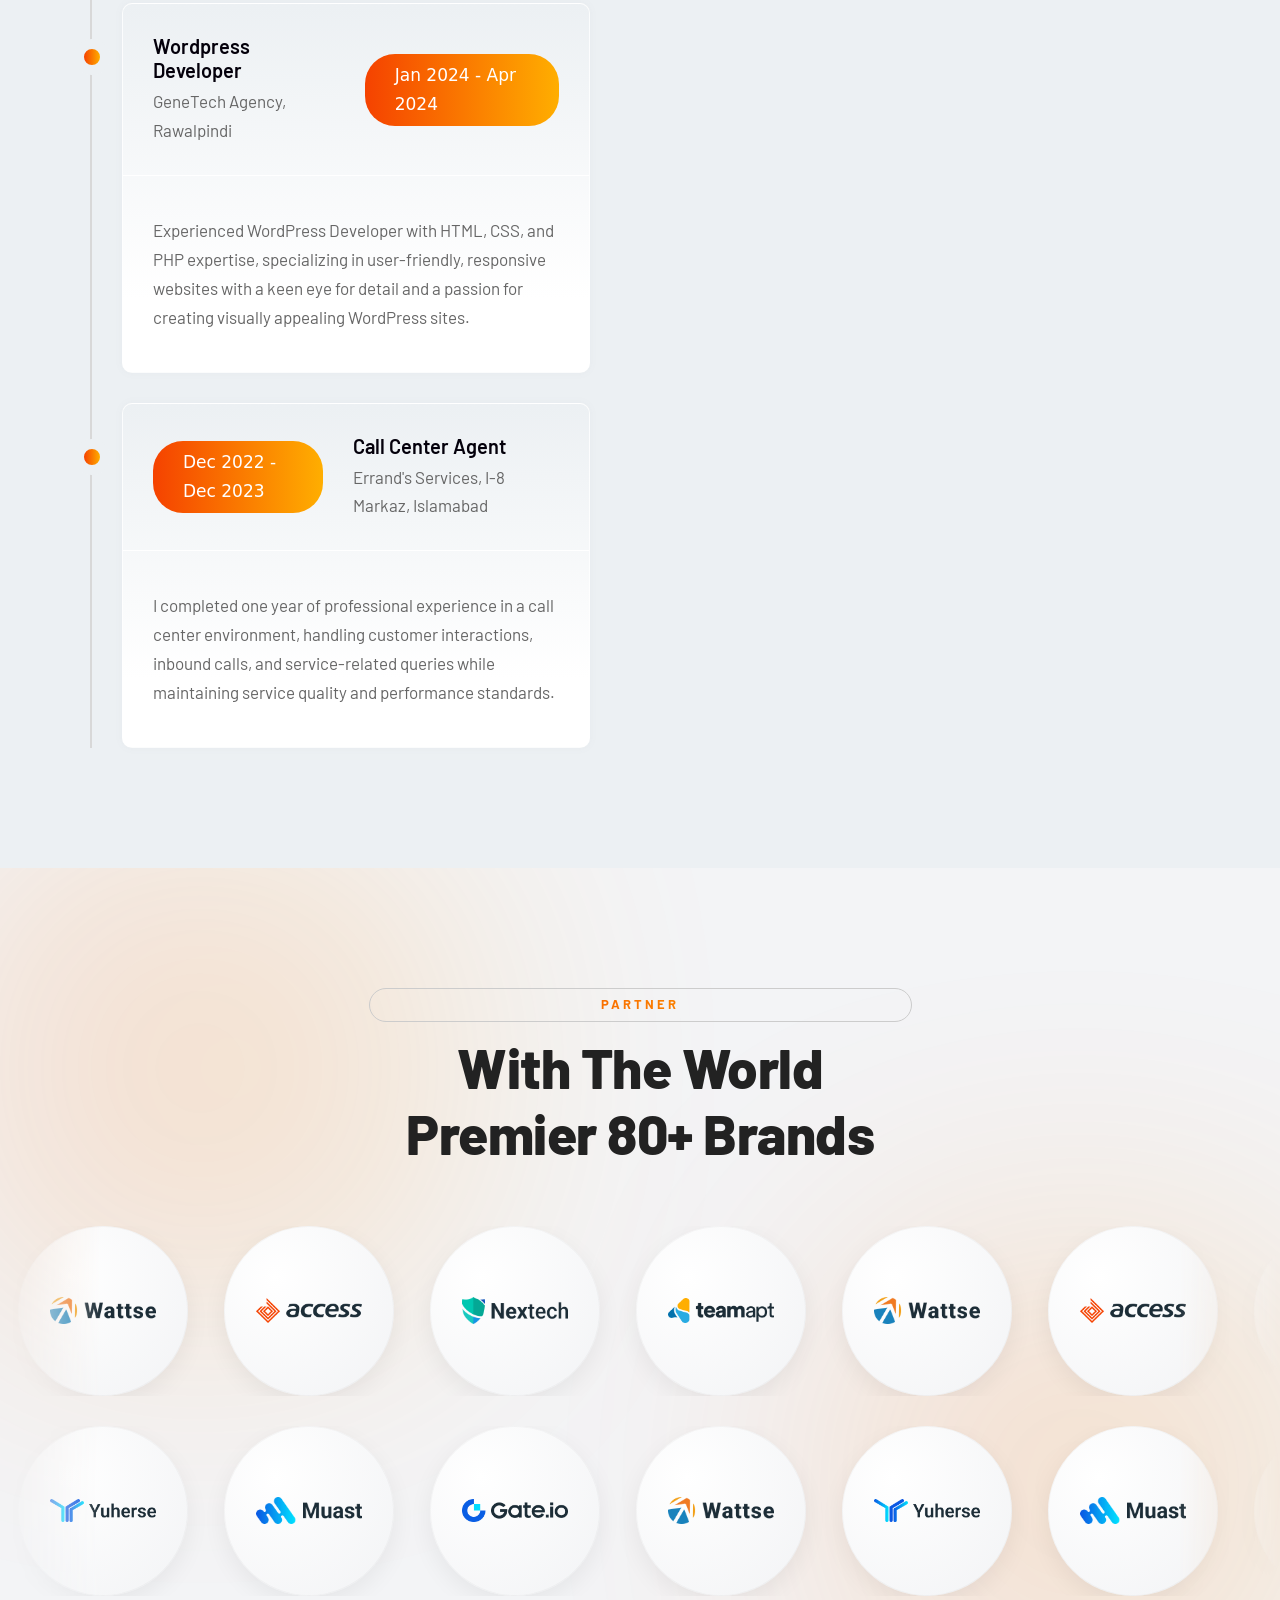
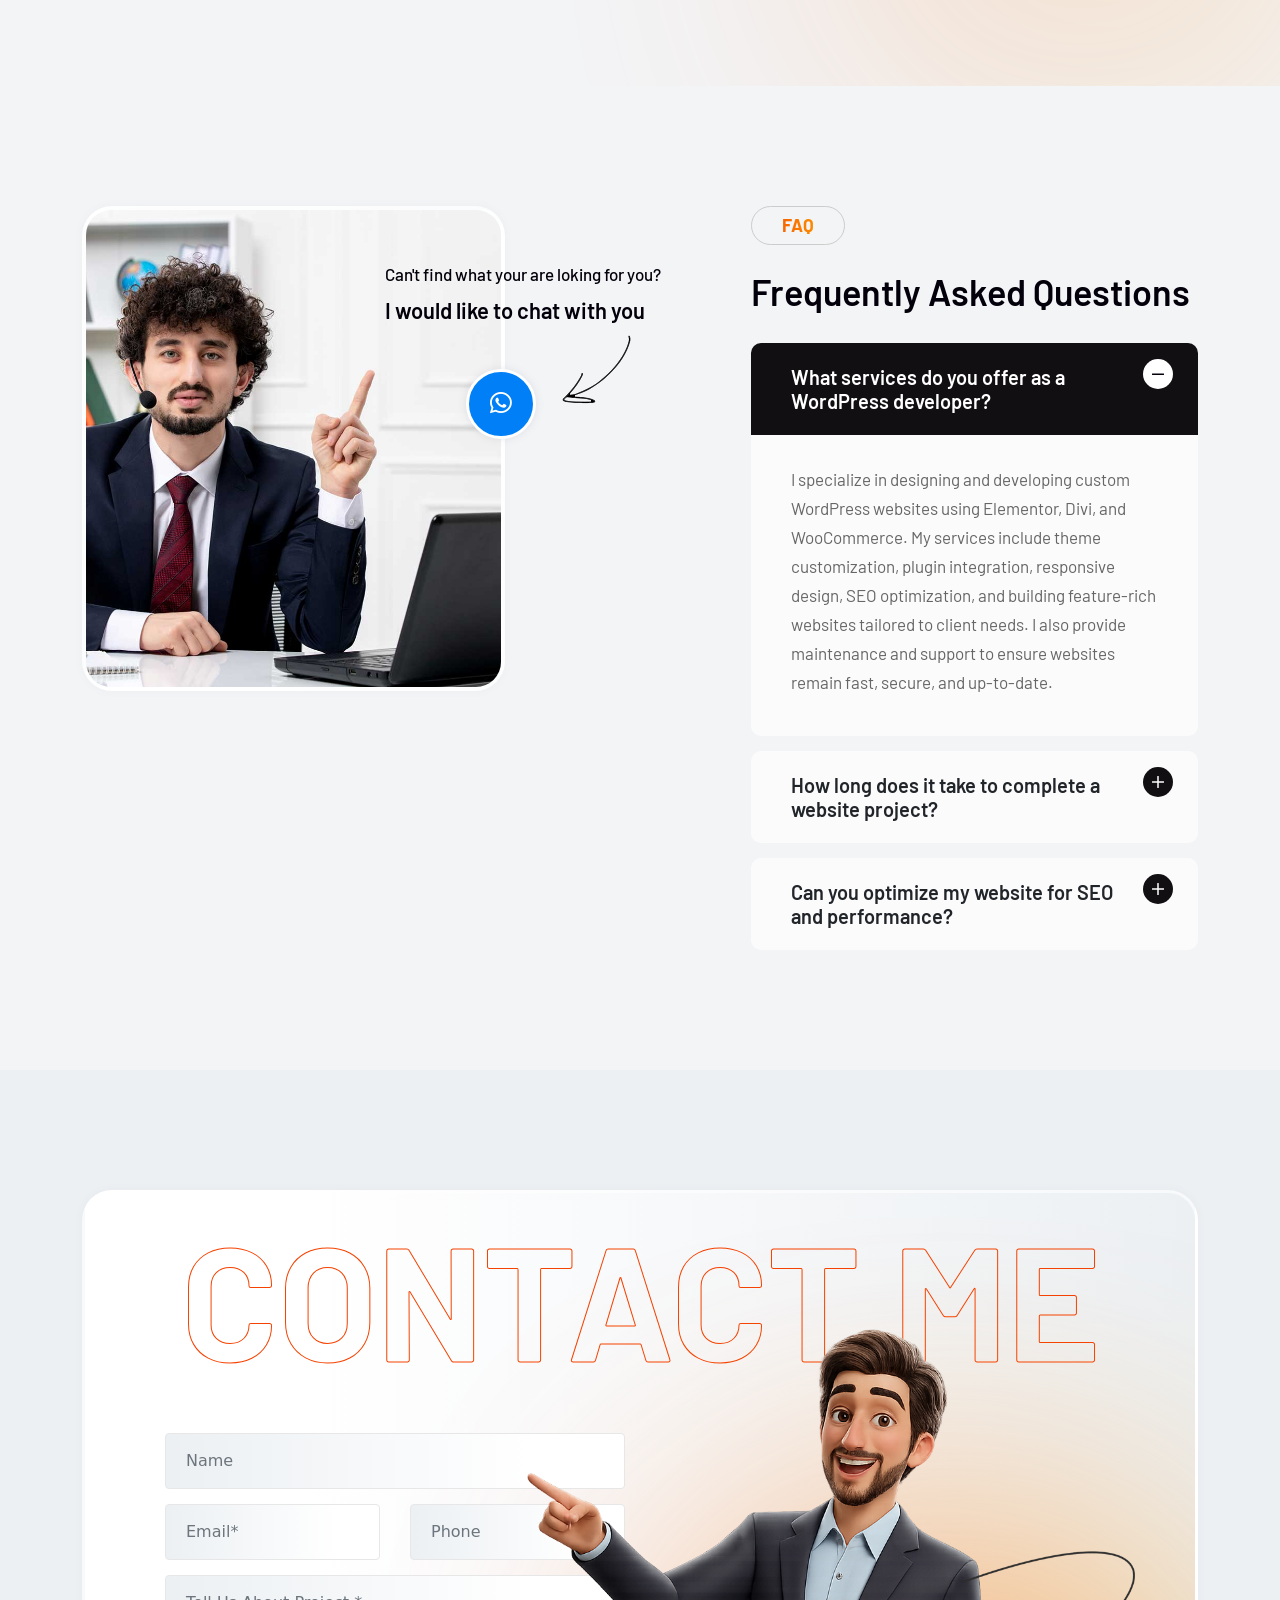
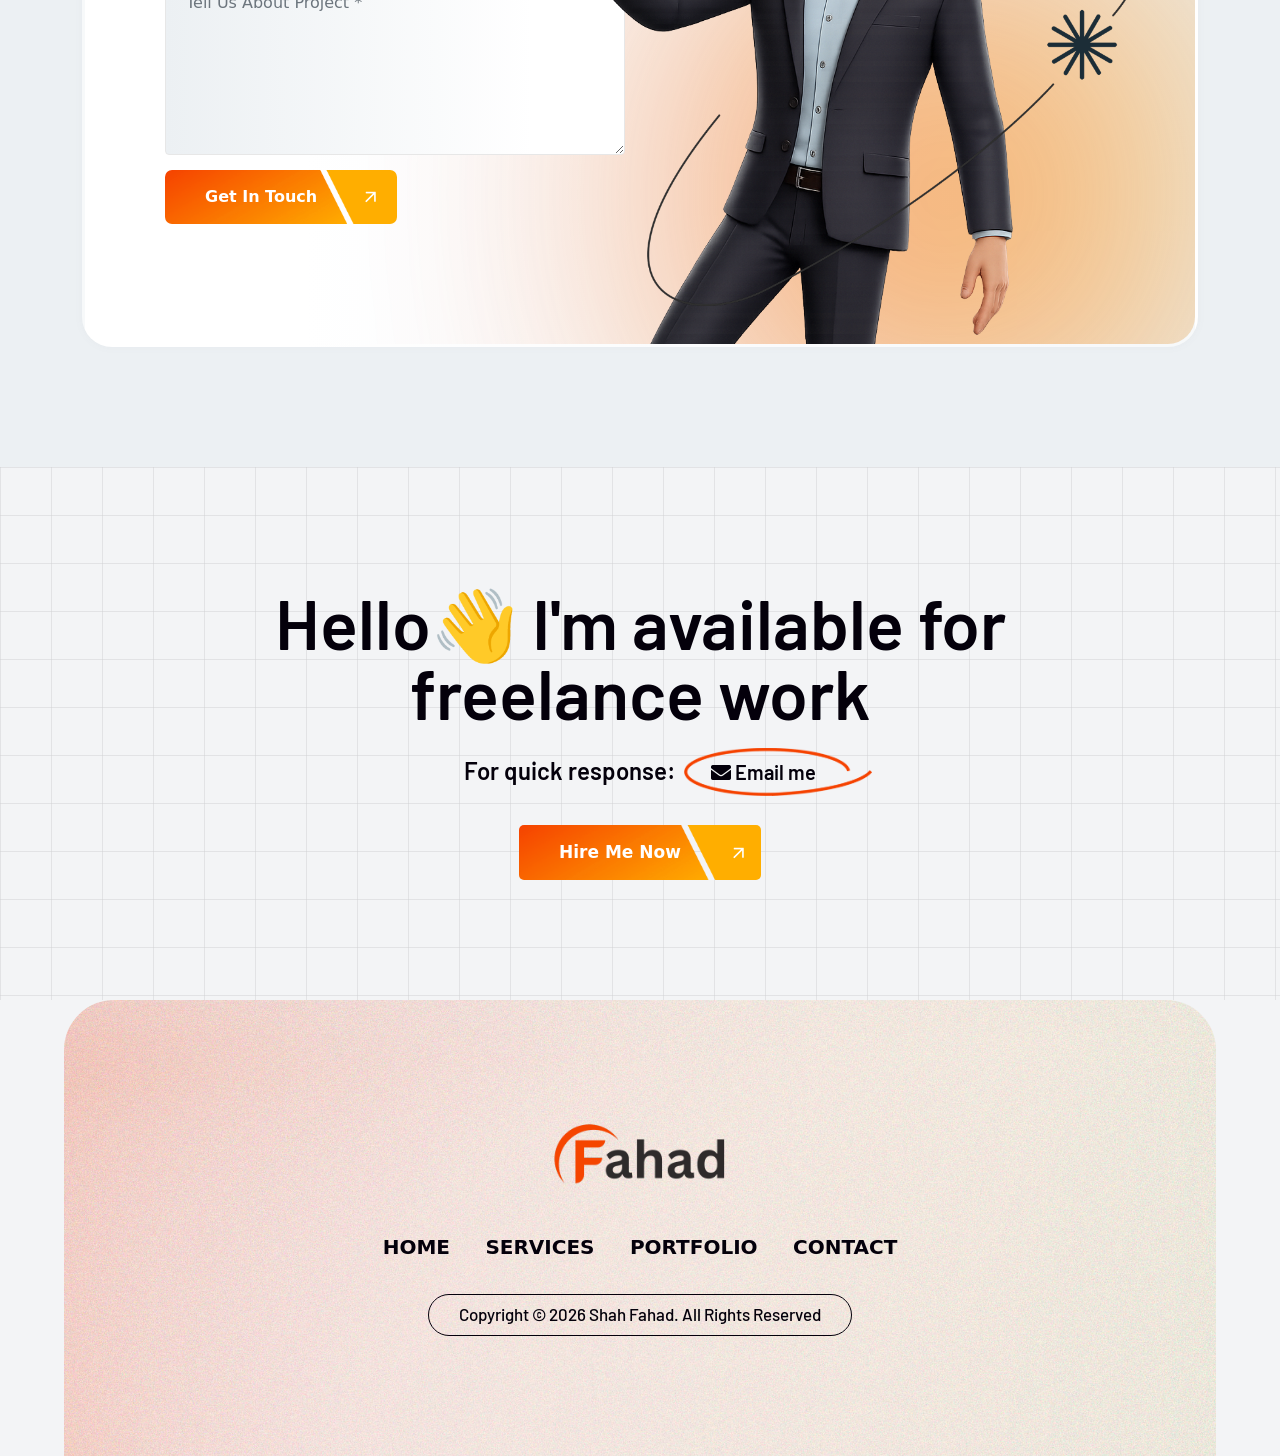
==== commit 66cc1398: "Update index.html" ====
--- a/index.html
+++ b/index.html
@@ -25,6 +25,8 @@
     <link href="assets/css/unit-test.css" rel="stylesheet">
     <link href="assets/css/style.css" rel="stylesheet">
     <link href="style.css" rel="stylesheet">
+    <!-- Lenis Smooth Scroll -->
+    <link rel="stylesheet" href="https://unpkg.com/lenis@1.3.26/dist/lenis.css">
     <!-- ========== End Stylesheet ========== -->
 
     <!--[if lte IE 9]>
@@ -1979,6 +1981,38 @@
     <script src="assets/js/typed.js"></script>
     <script src="assets/js/main.js"></script>
 
+    <!-- Lenis Smooth Scroll -->
+    <script src="https://unpkg.com/lenis@1.3.26/dist/lenis.min.js"></script>
+    <script>
+        (function() {
+            if (typeof Lenis === 'undefined') return;
+
+            var lenis = new Lenis({
+                duration: 1.1,
+                easing: function (t) { return Math.min(1, 1.001 - Math.pow(2, -10 * t)); },
+                smoothWheel: true,
+                wheelMultiplier: 1,
+                touchMultiplier: 1.2
+            });
+
+            // Expose globally so other scripts (e.g. the back-to-top button) can use it
+            window.lenis = lenis;
+
+            // Sync with the theme's existing GSAP / ScrollTrigger so scroll-linked
+            // animations (fade-ins, counters, etc.) keep tracking correctly.
+            if (window.gsap && window.ScrollTrigger) {
+                lenis.on('scroll', ScrollTrigger.update);
+                gsap.ticker.add(function(time) { lenis.raf(time * 1000); });
+                gsap.ticker.lagSmoothing(0);
+            } else {
+                requestAnimationFrame(function raf(time) {
+                    lenis.raf(time);
+                    requestAnimationFrame(raf);
+                });
+            }
+        })();
+    </script>
+
     <!-- Start Floating Widgets: WhatsApp + Back-to-Top + Dark Mode
     ============================================= -->
     <a href="https://wa.me/923334456876" target="_blank" rel="noopener" class="whatsapp-widget" aria-label="Chat on WhatsApp" title="Chat on WhatsApp">
@@ -1990,9 +2024,22 @@
     </button>
 
     <style>
-        /* ===== Smooth Scrolling ===== */
-        html {
-            scroll-behavior: smooth;
+        /* ===== Smooth Scrolling (Lenis) =====
+           Lenis takes over the actual scrolling physics; these two rules
+           are its required setup (see lenis.css / darkroom.engineering docs).
+           Native `scroll-behavior` is intentionally left alone here since
+           Lenis replaces it - keeping both fights over easing. */
+        html.lenis, html.lenis body {
+            height: auto;
+        }
+        .lenis.lenis-smooth {
+            scroll-behavior: auto !important;
+        }
+        .lenis.lenis-smooth [data-lenis-prevent] {
+            overscroll-behavior: contain;
+        }
+        .lenis.lenis-stopped {
+            overflow: hidden;
         }
 
         /* ===== Floating Widgets ===== */
@@ -2096,6 +2143,48 @@
             background: rgba(255,255,255,0.1);
         }
 
+        /* ===== Fix: dark-mode toggle was overlapping the "Let's Talk" pill.
+           The theme's own CSS floats/positions .attr-nav and its <ul><li>
+           in ways that don't account for our new toggle button, so we
+           reset this small area to a clean, centered flex row. ===== */
+        header nav .nav-right,
+        header nav .nav-right .attr-right {
+            display: flex !important;
+            align-items: center !important;
+        }
+        header nav .attr-right {
+            gap: 14px;
+        }
+        header nav .attr-right .dark-mode-toggle {
+            position: static !important;
+            top: auto !important;
+            left: auto !important;
+            right: auto !important;
+            margin: 0 !important;
+            flex: 0 0 auto;
+        }
+        header nav .attr-nav.attr-box {
+            position: static !important;
+            display: flex !important;
+            align-items: center !important;
+            float: none !important;
+        }
+        header nav .attr-nav.attr-box > ul {
+            display: flex !important;
+            align-items: center !important;
+            margin: 0 !important;
+            padding: 0 !important;
+            list-style: none !important;
+            float: none !important;
+            position: static !important;
+        }
+        header nav .attr-nav.attr-box > ul > li {
+            float: none !important;
+            display: flex !important;
+            align-items: center !important;
+            position: static !important;
+        }
+
         /* ===== Dark styling for this update's custom elements only ===== */
         body.bg-dark .project-card {
             background: linear-gradient(50deg, #121212 20%, #1d1c1c 100%);
@@ -2144,7 +2233,11 @@
                 }
             });
             backToTop.addEventListener('click', function() {
-                window.scrollTo({ top: 0, behavior: 'smooth' });
+                if (window.lenis) {
+                    window.lenis.scrollTo(0, { duration: 1.2 });
+                } else {
+                    window.scrollTo({ top: 0, behavior: 'smooth' });
+                }
             });
 
             // Dark mode toggle: adds/removes the theme's own "bg-dark" class
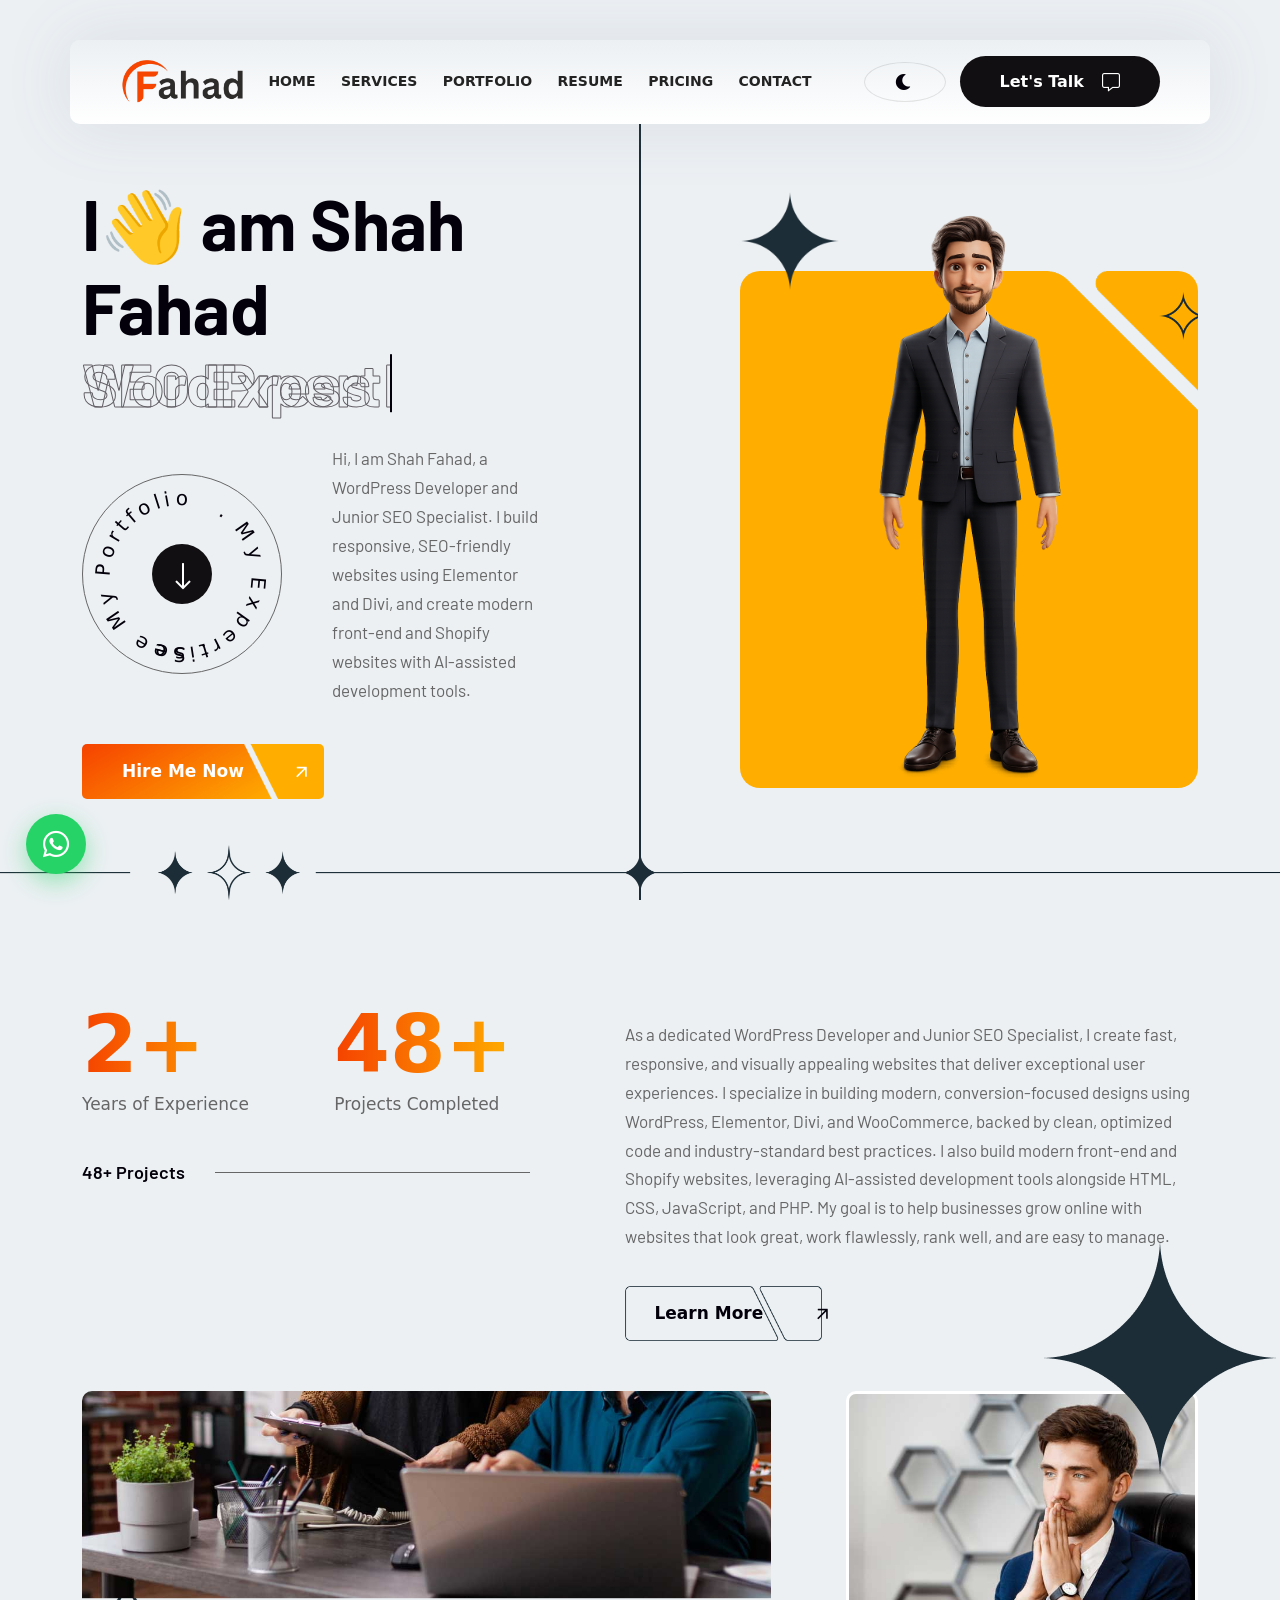
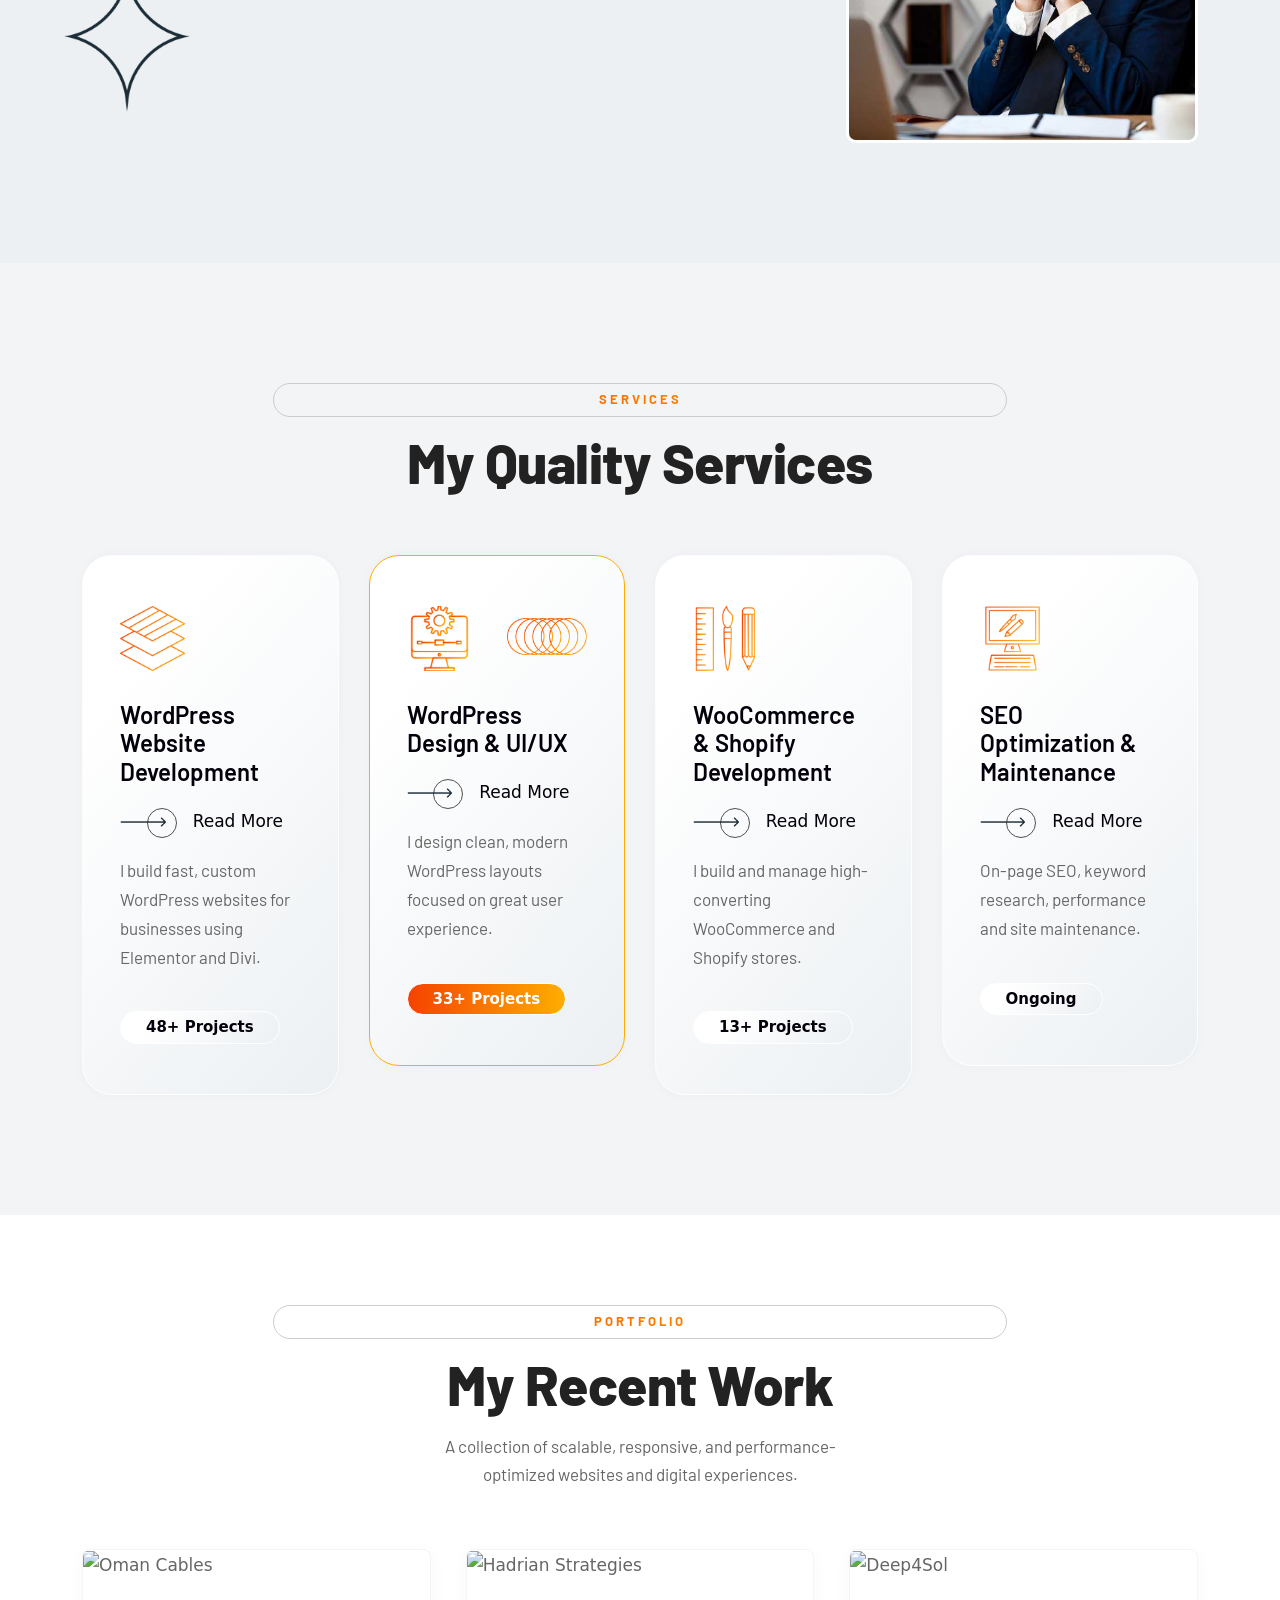
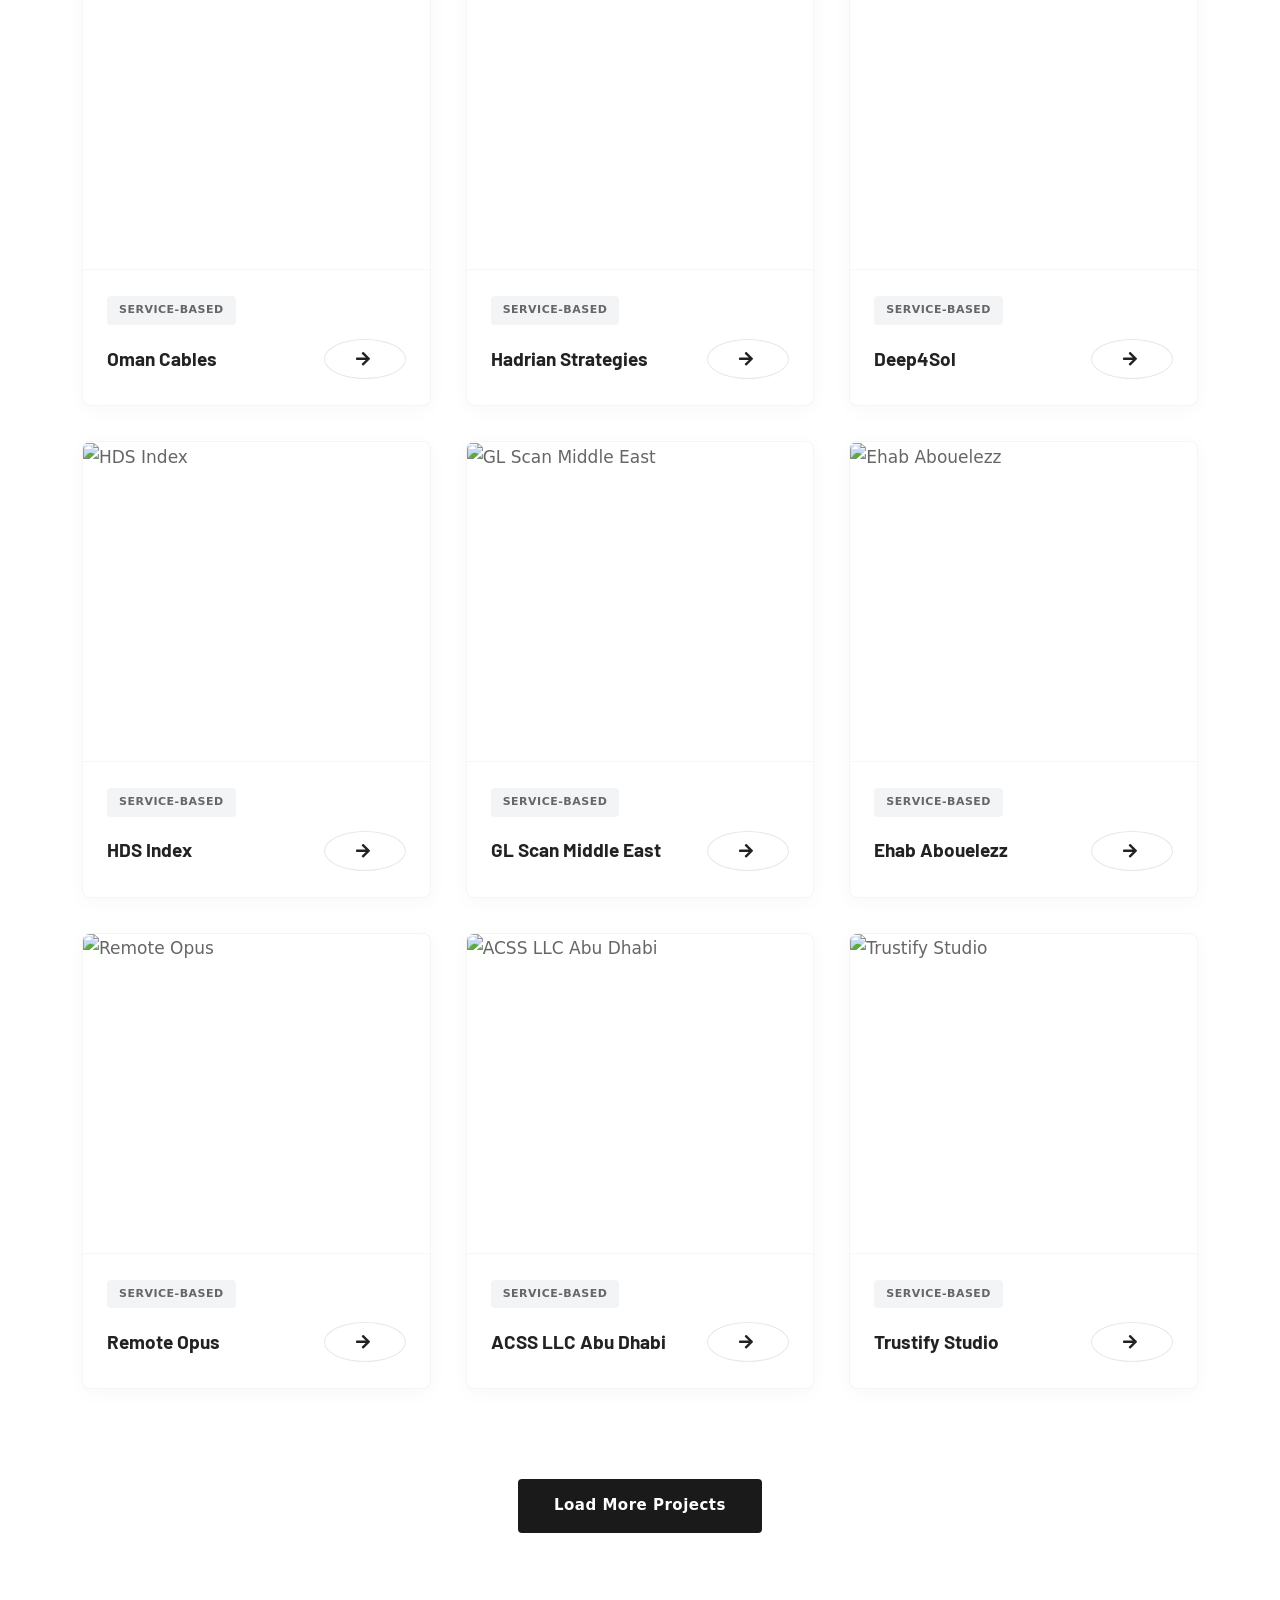
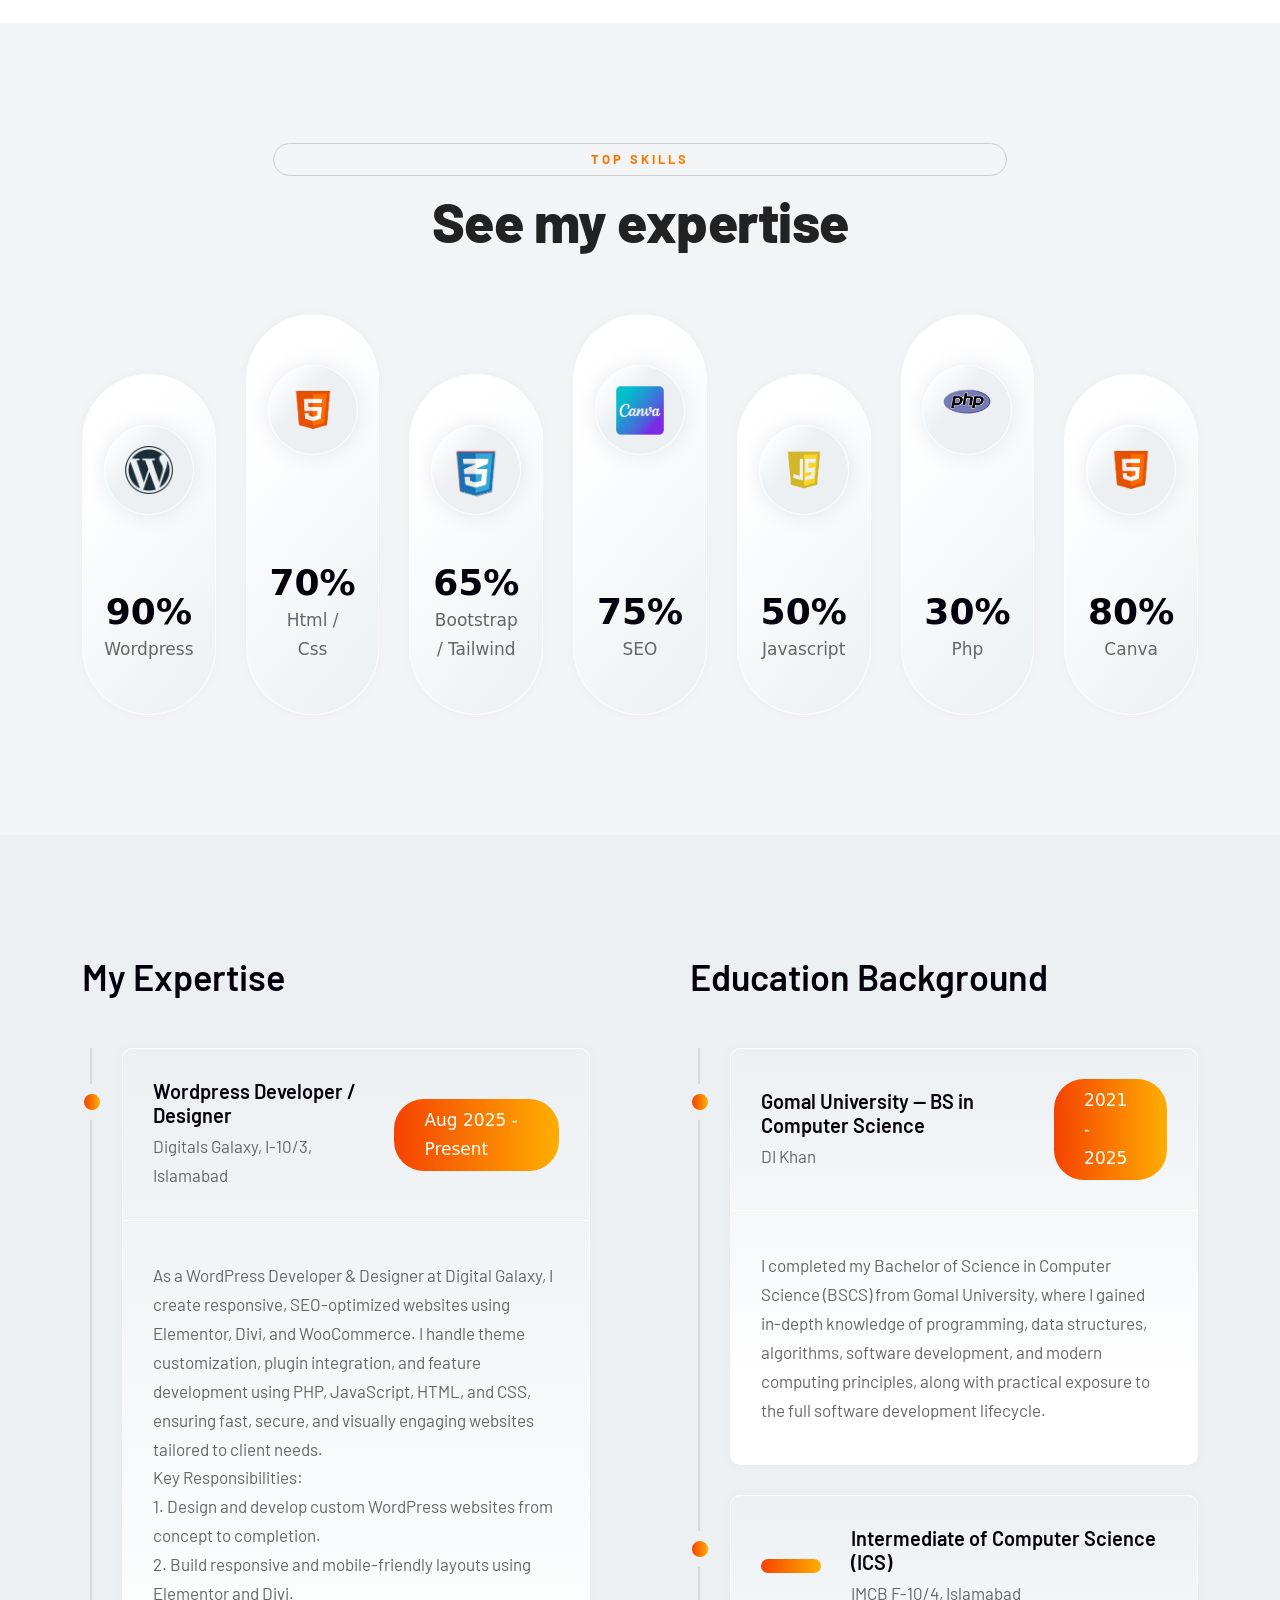
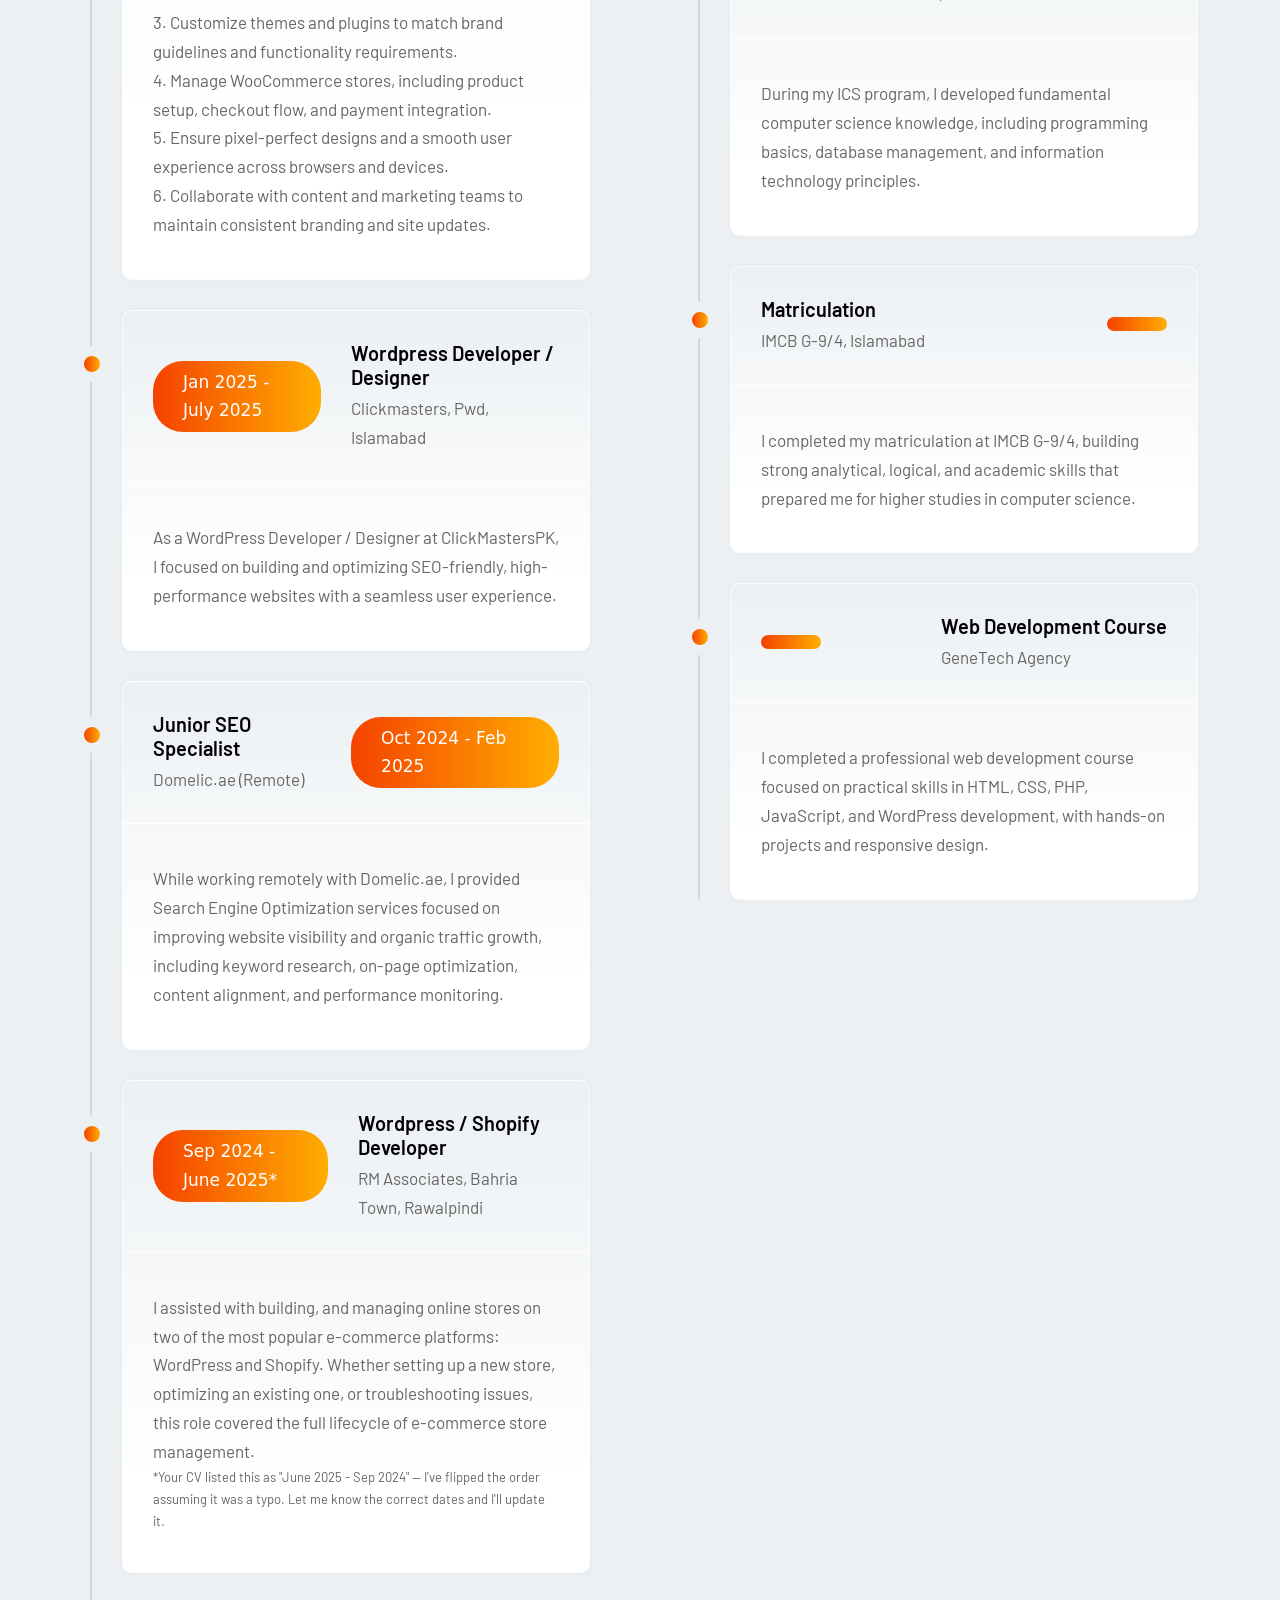
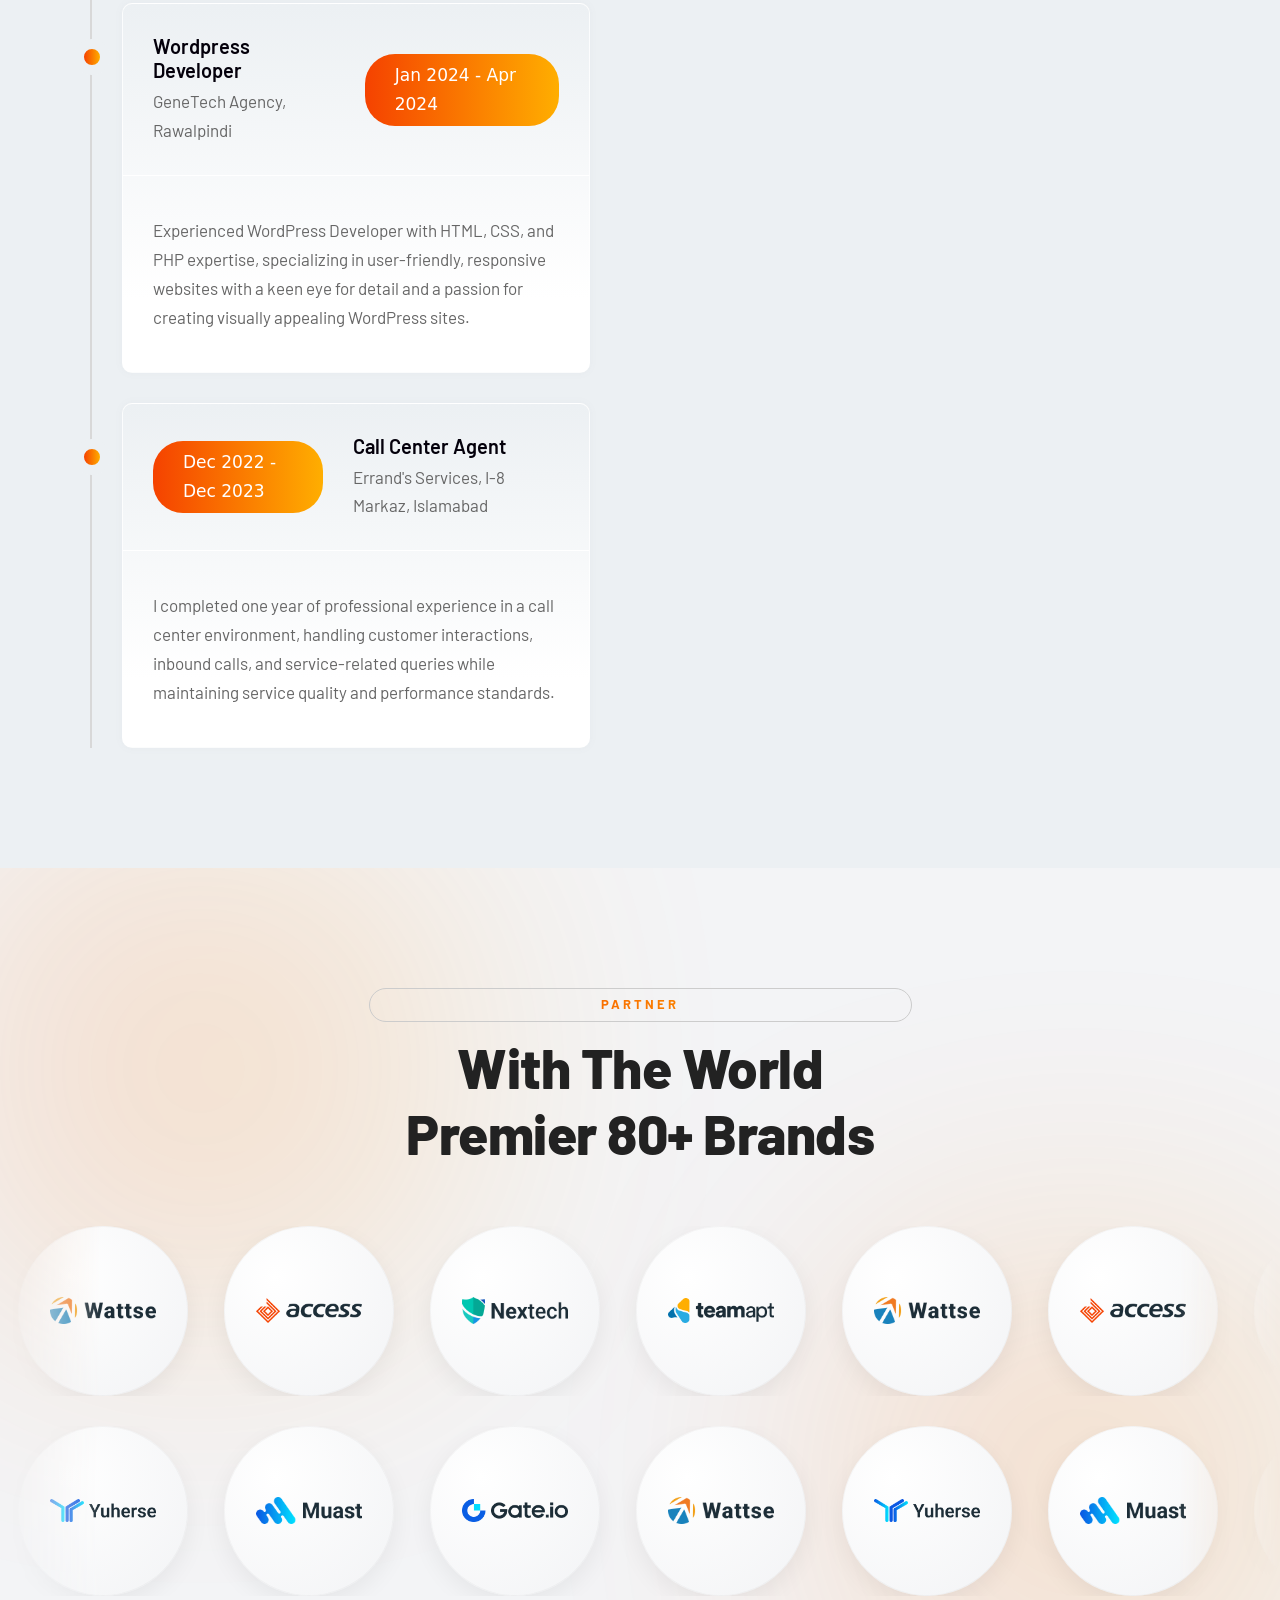
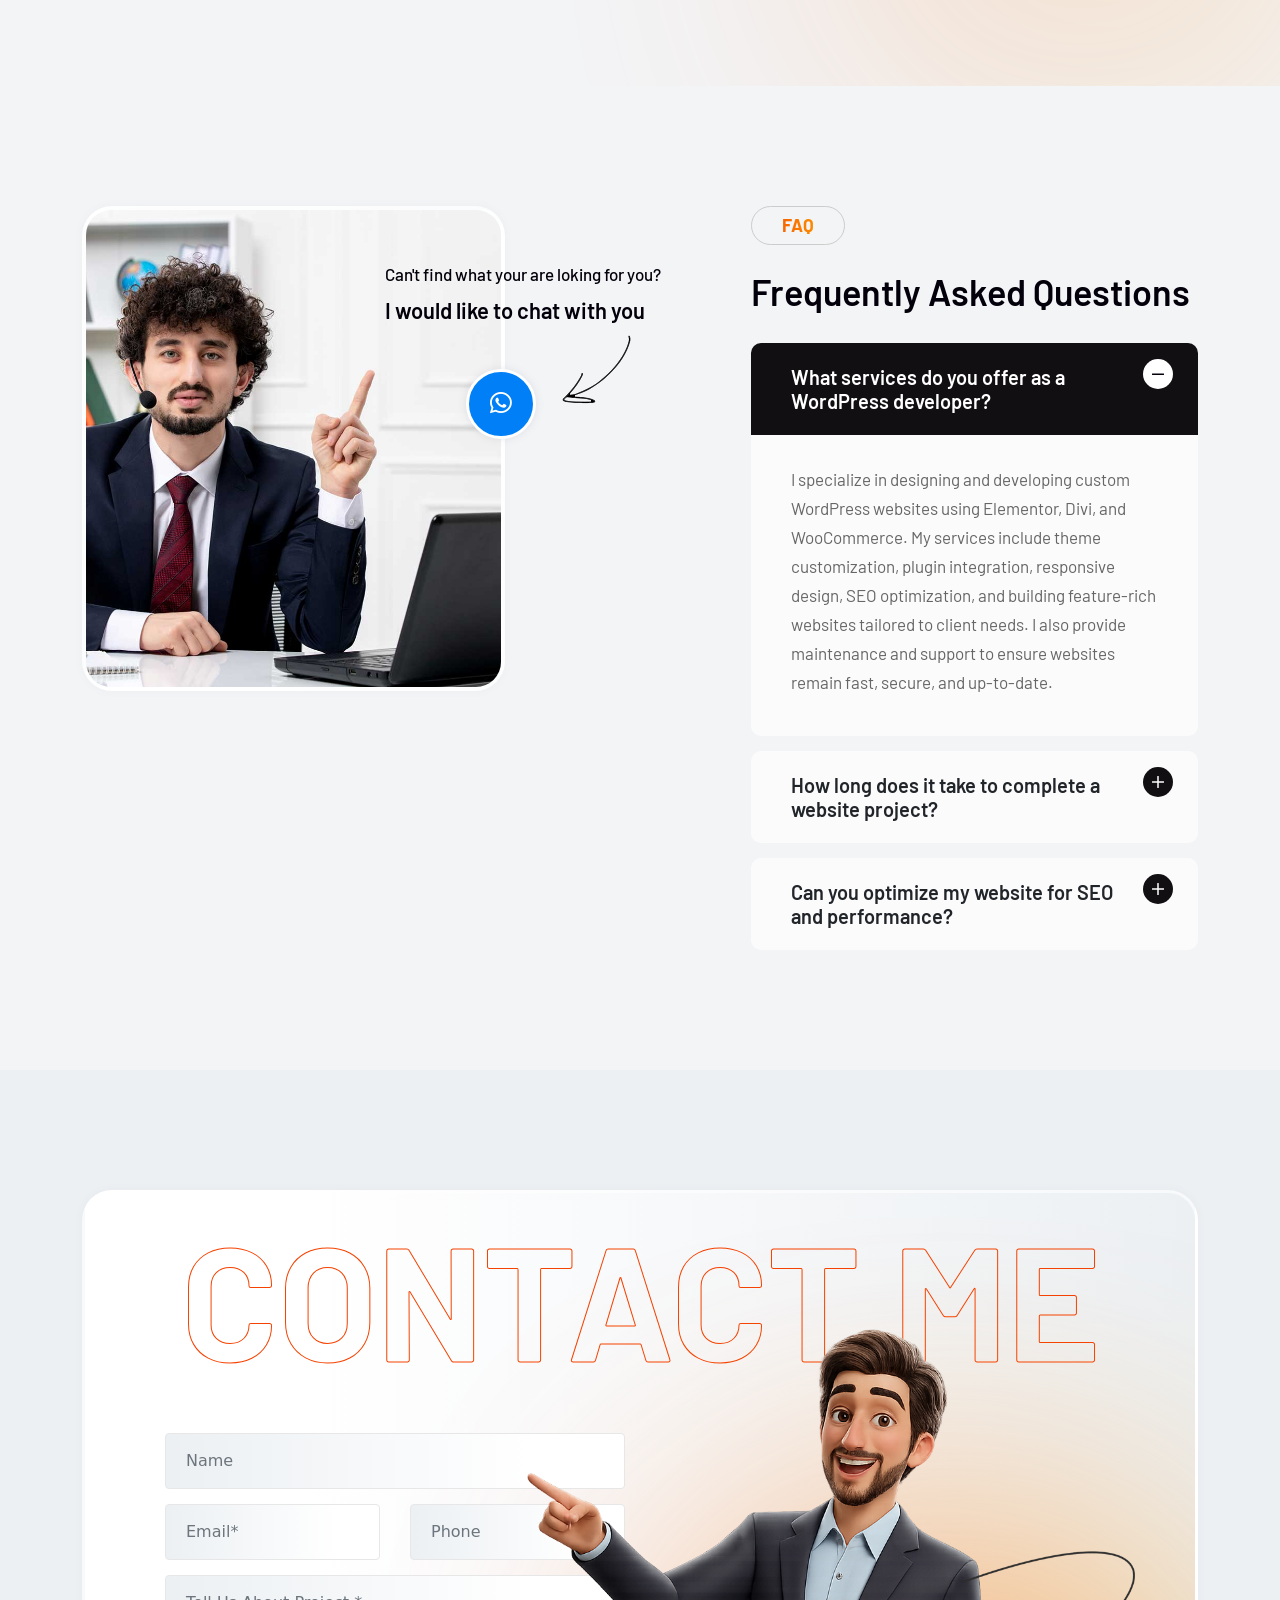
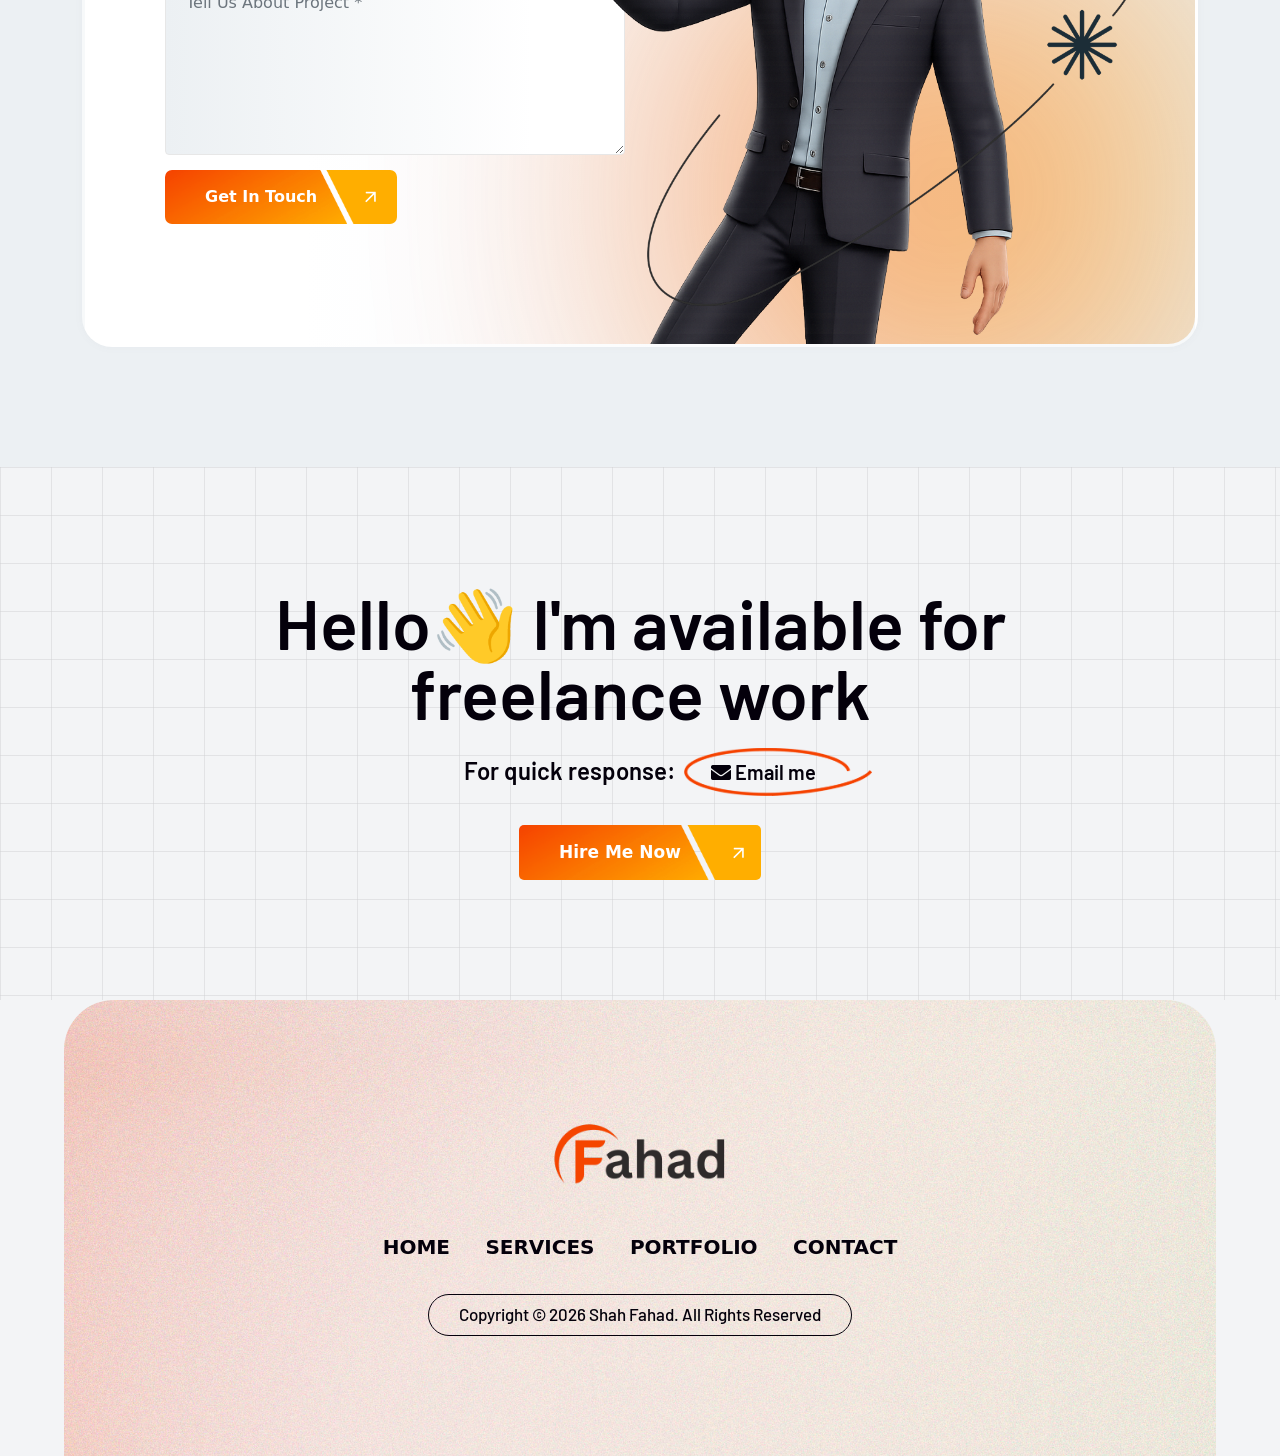
==== commit bec64bf1: "Update index.html" ====
--- a/index.html
+++ b/index.html
@@ -1066,7 +1066,76 @@
         transform: translateY(-6px); 
         box-shadow: 0 15px 30px rgba(0,0,0,0.08);
     }
-    
+    .attr-right {
+    display: flex !important;
+    flex-wrap: nowrap !important;
+    align-items: center !important;
+    justify-content: flex-end !important;
+    gap: 12px;
+    width: auto !important;
+}
+
+.attr-right .dark-mode-toggle {
+    position: static !important;
+    top: auto !important;
+    left: auto !important;
+    right: auto !important;
+    margin: 0 !important;
+    flex: 0 0 auto;
+    width: 40px;
+    height: 40px;
+    border-radius: 50%;
+    border: 1px solid rgba(0,0,0,0.1);
+    background: transparent;
+    display: inline-flex;
+    align-items: center;
+    justify-content: center;
+    cursor: pointer;
+}
+
+.attr-right .attr-nav.attr-box {
+    position: static !important;
+    float: none !important;
+    display: flex !important;
+    align-items: center !important;
+}
+
+.attr-right .attr-nav.attr-box > ul {
+    display: flex !important;
+    align-items: center !important;
+    margin: 0 !important;
+    padding: 0 !important;
+    list-style: none !important;
+    float: none !important;
+    position: static !important;
+    flex-wrap: nowrap !important;
+}
+
+.attr-right .attr-nav.attr-box > ul > li {
+    float: none !important;
+    display: flex !important;
+    align-items: center !important;
+    position: static !important;
+    margin: 0 !important;
+}
+
+.attr-right .attr-nav.attr-box > ul > li.button > a {
+    display: inline-flex !important;
+    align-items: center !important;
+    gap: 8px;
+    white-space: nowrap !important;
+}
+
+@media (max-width: 480px) {
+    .attr-right {
+        gap: 8px;
+    }
+    .attr-right .dark-mode-toggle {
+        width: 34px;
+        height: 34px;
+        font-size: 14px;
+    }
+}
     /* ==== THE SCROLLING IMAGE MAGIC ==== */
     .project-card .thumb { 
         height: 320px; /* Fixed height for the thumbnail window */
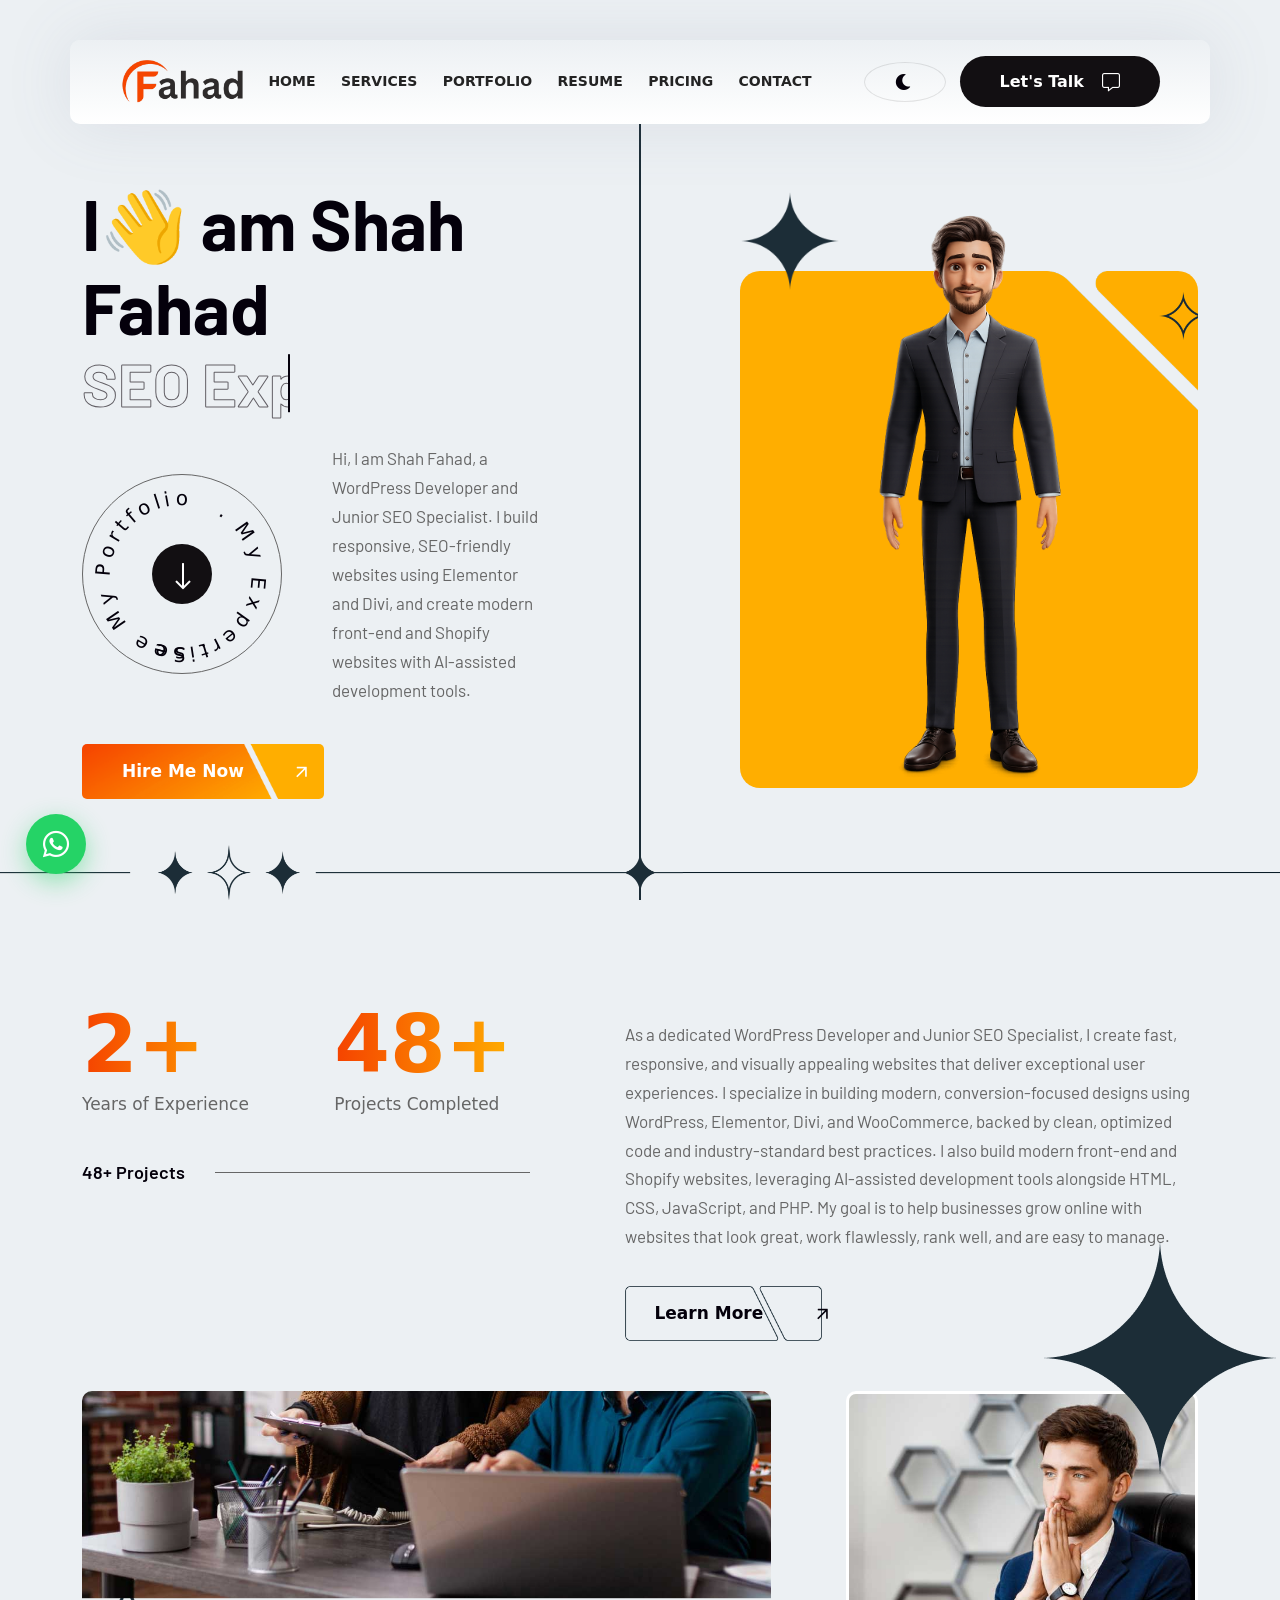
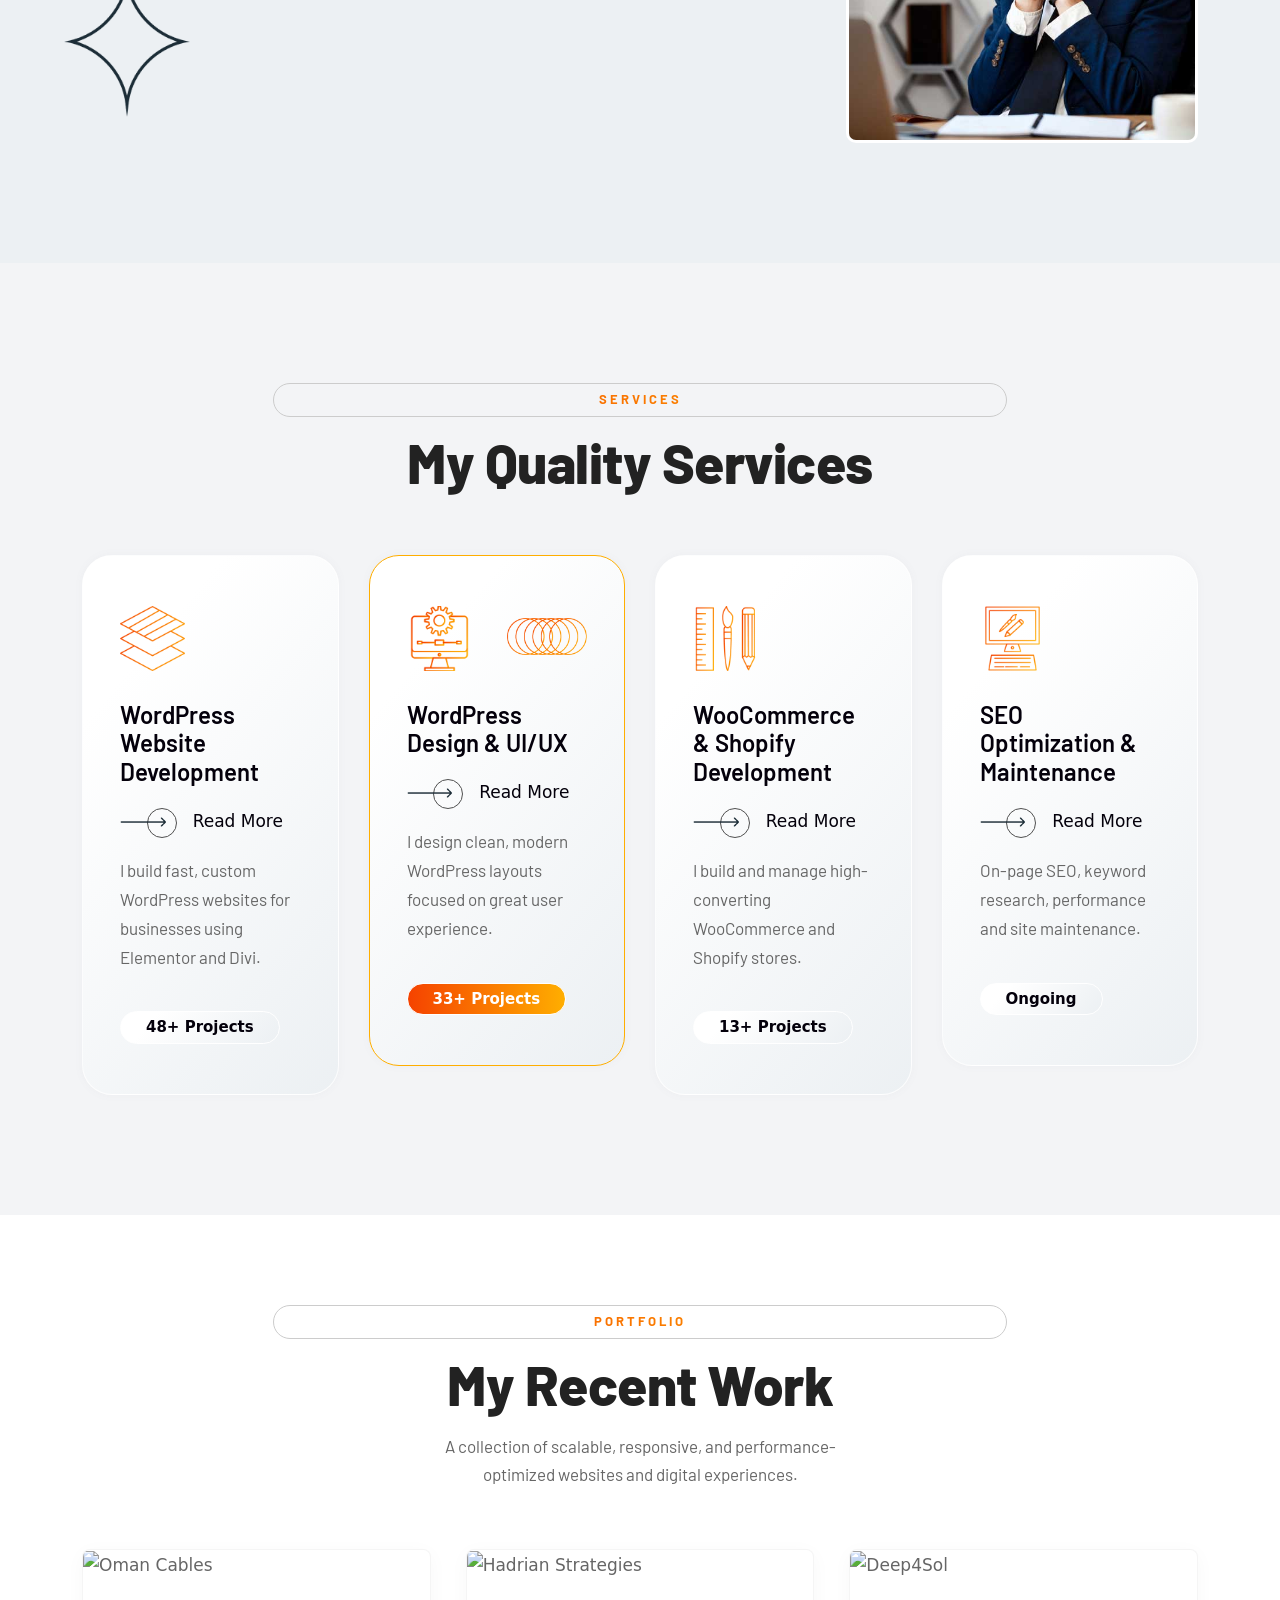
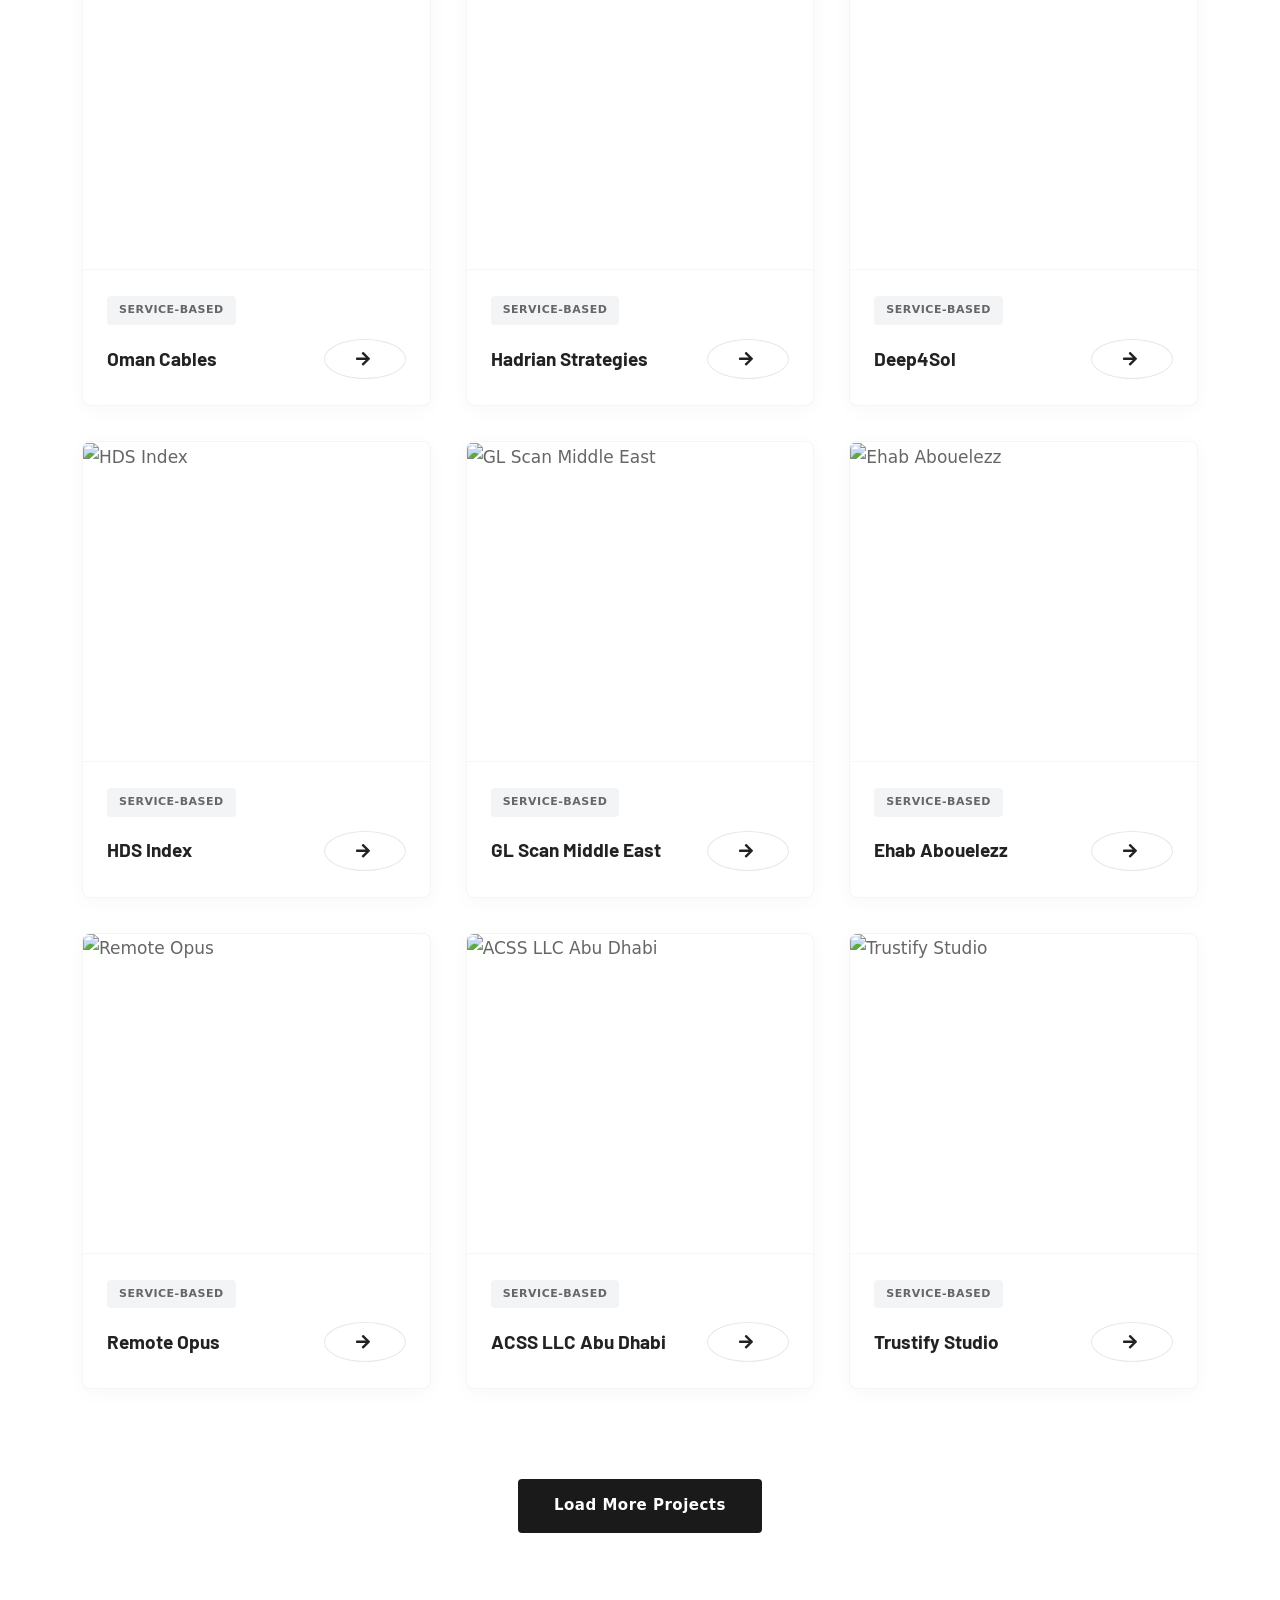
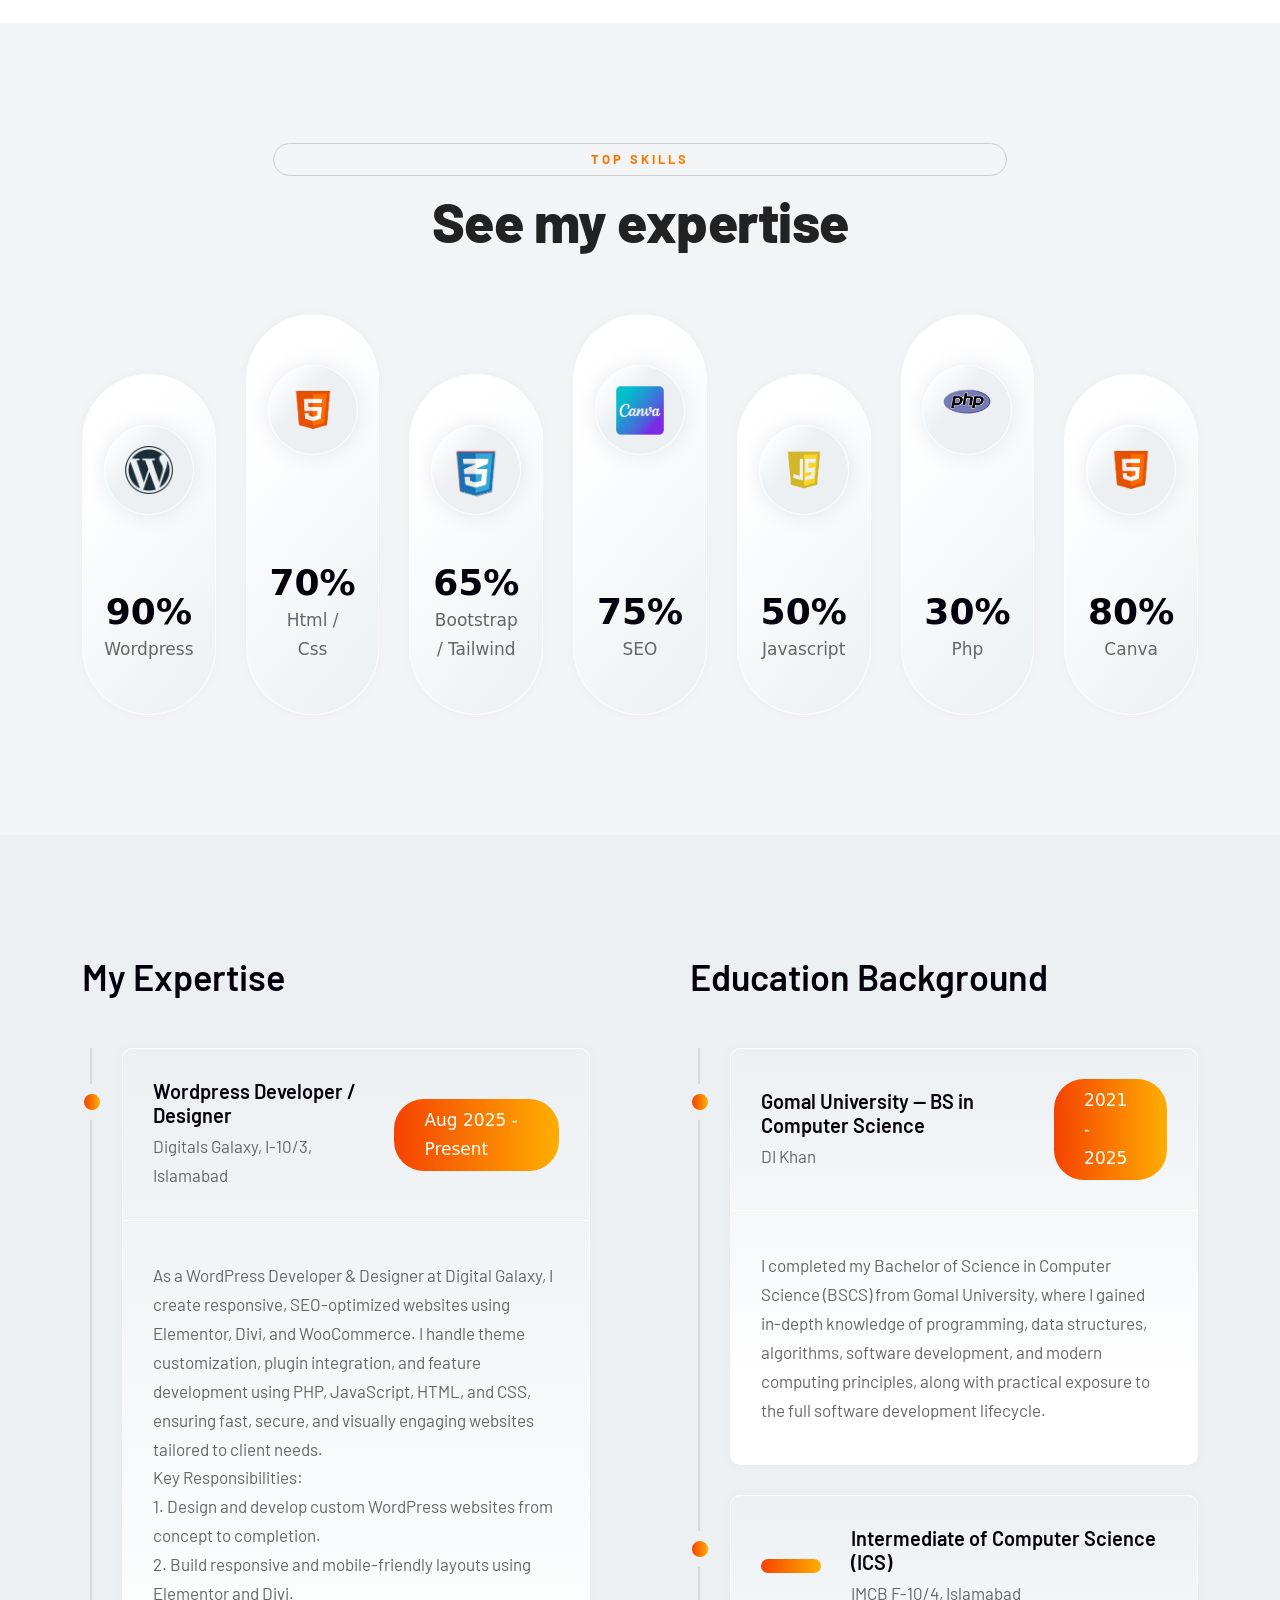
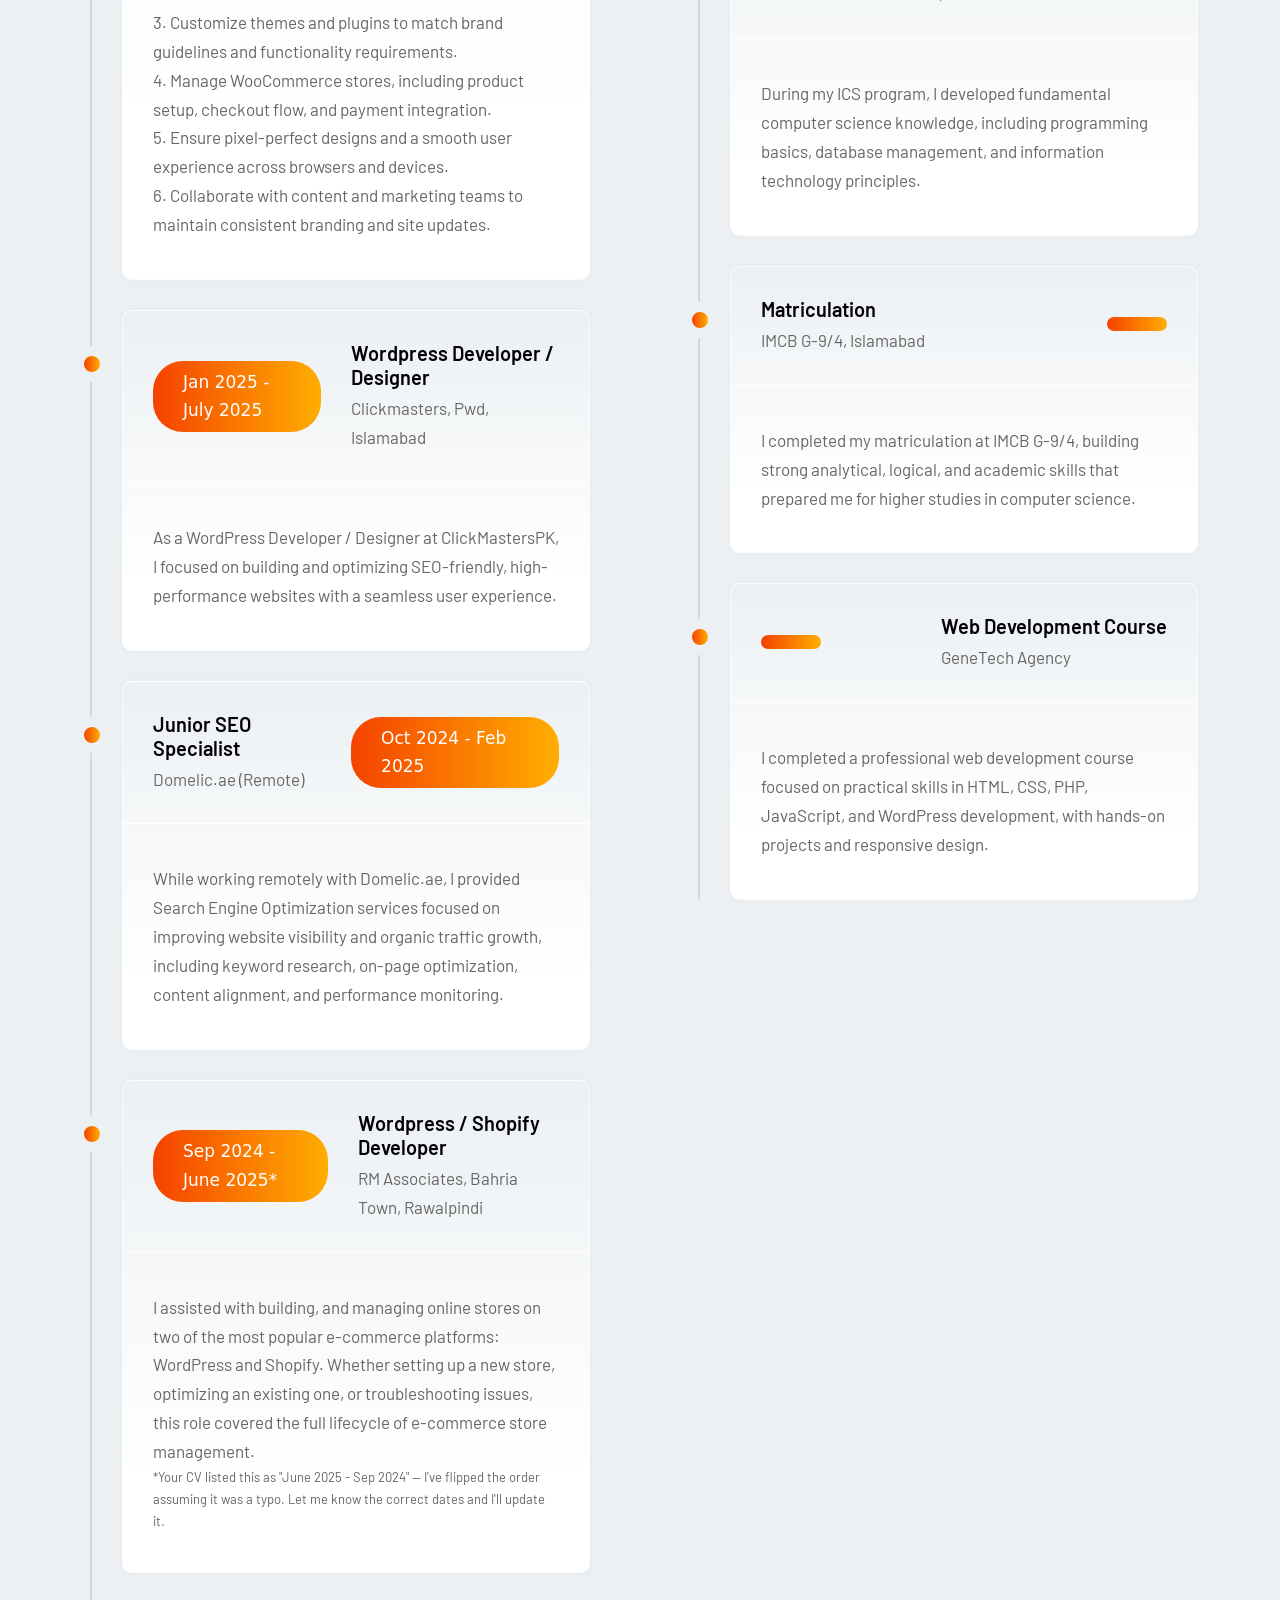
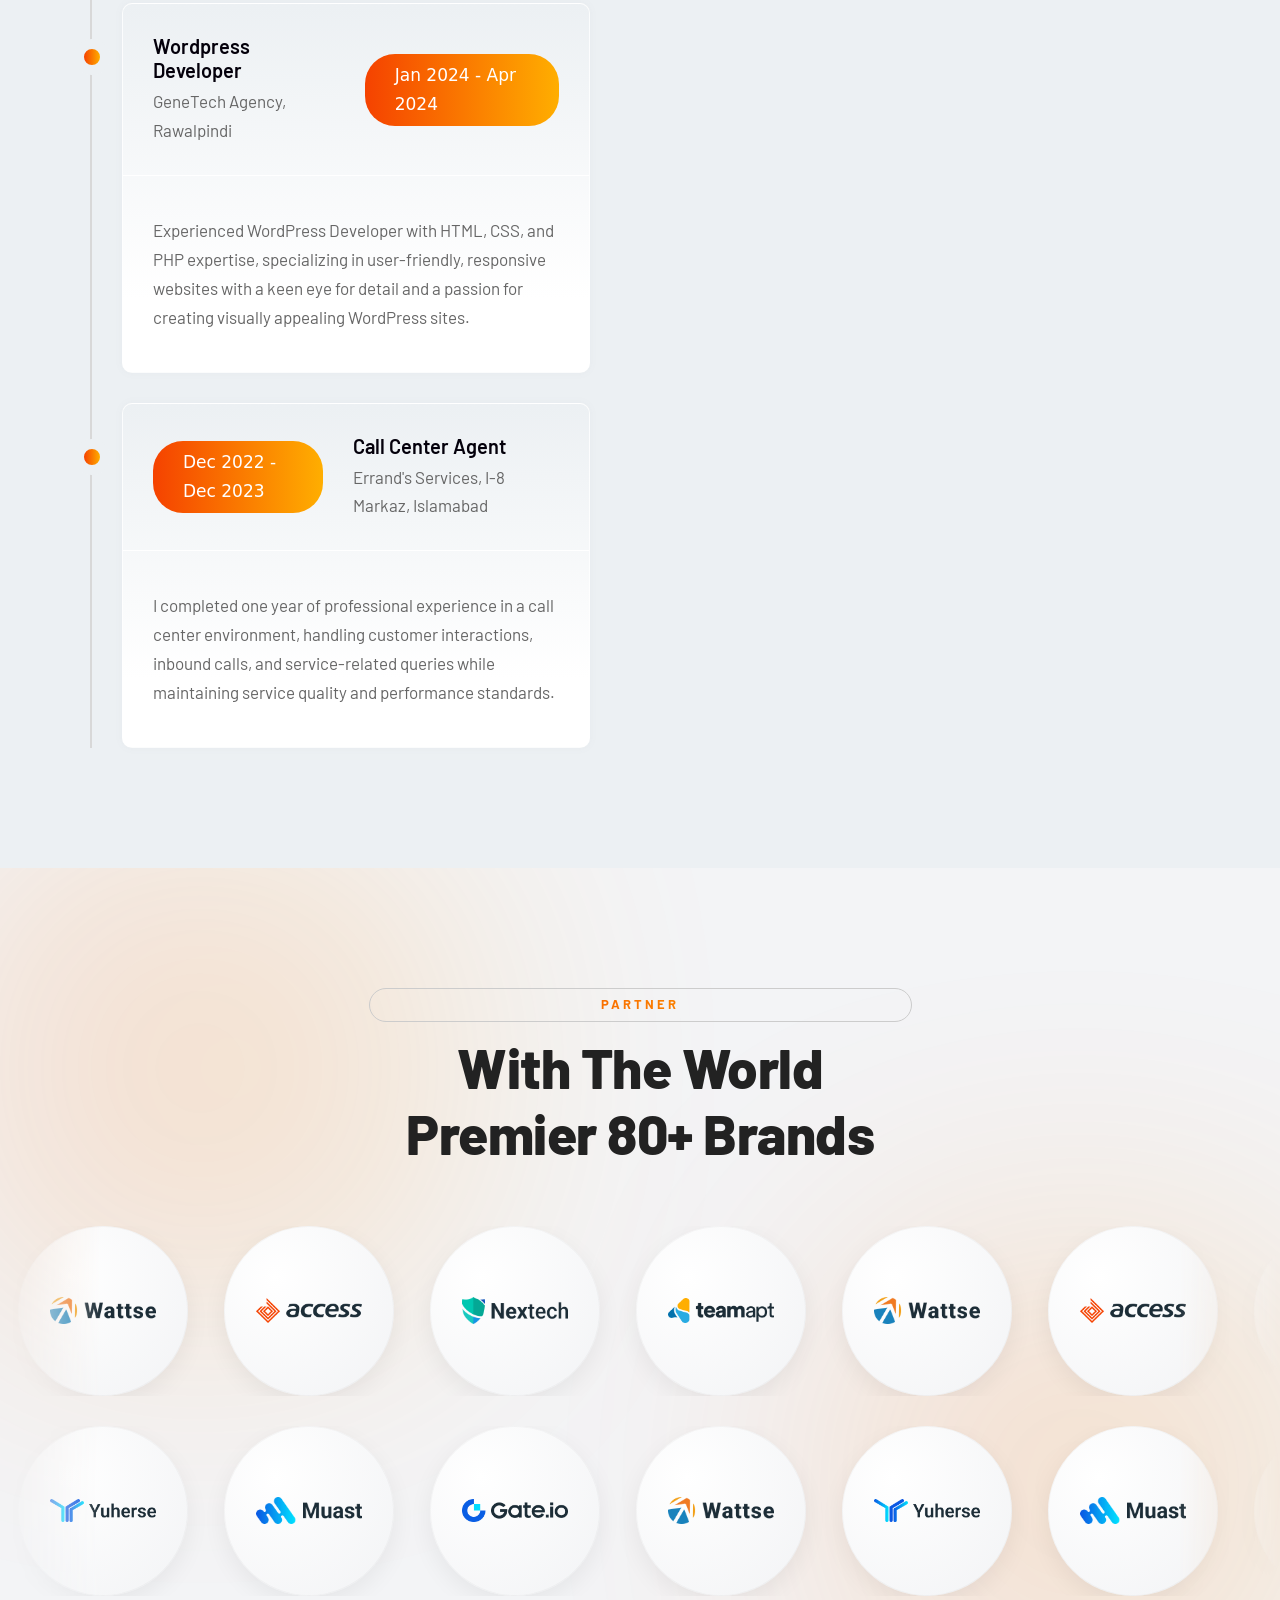
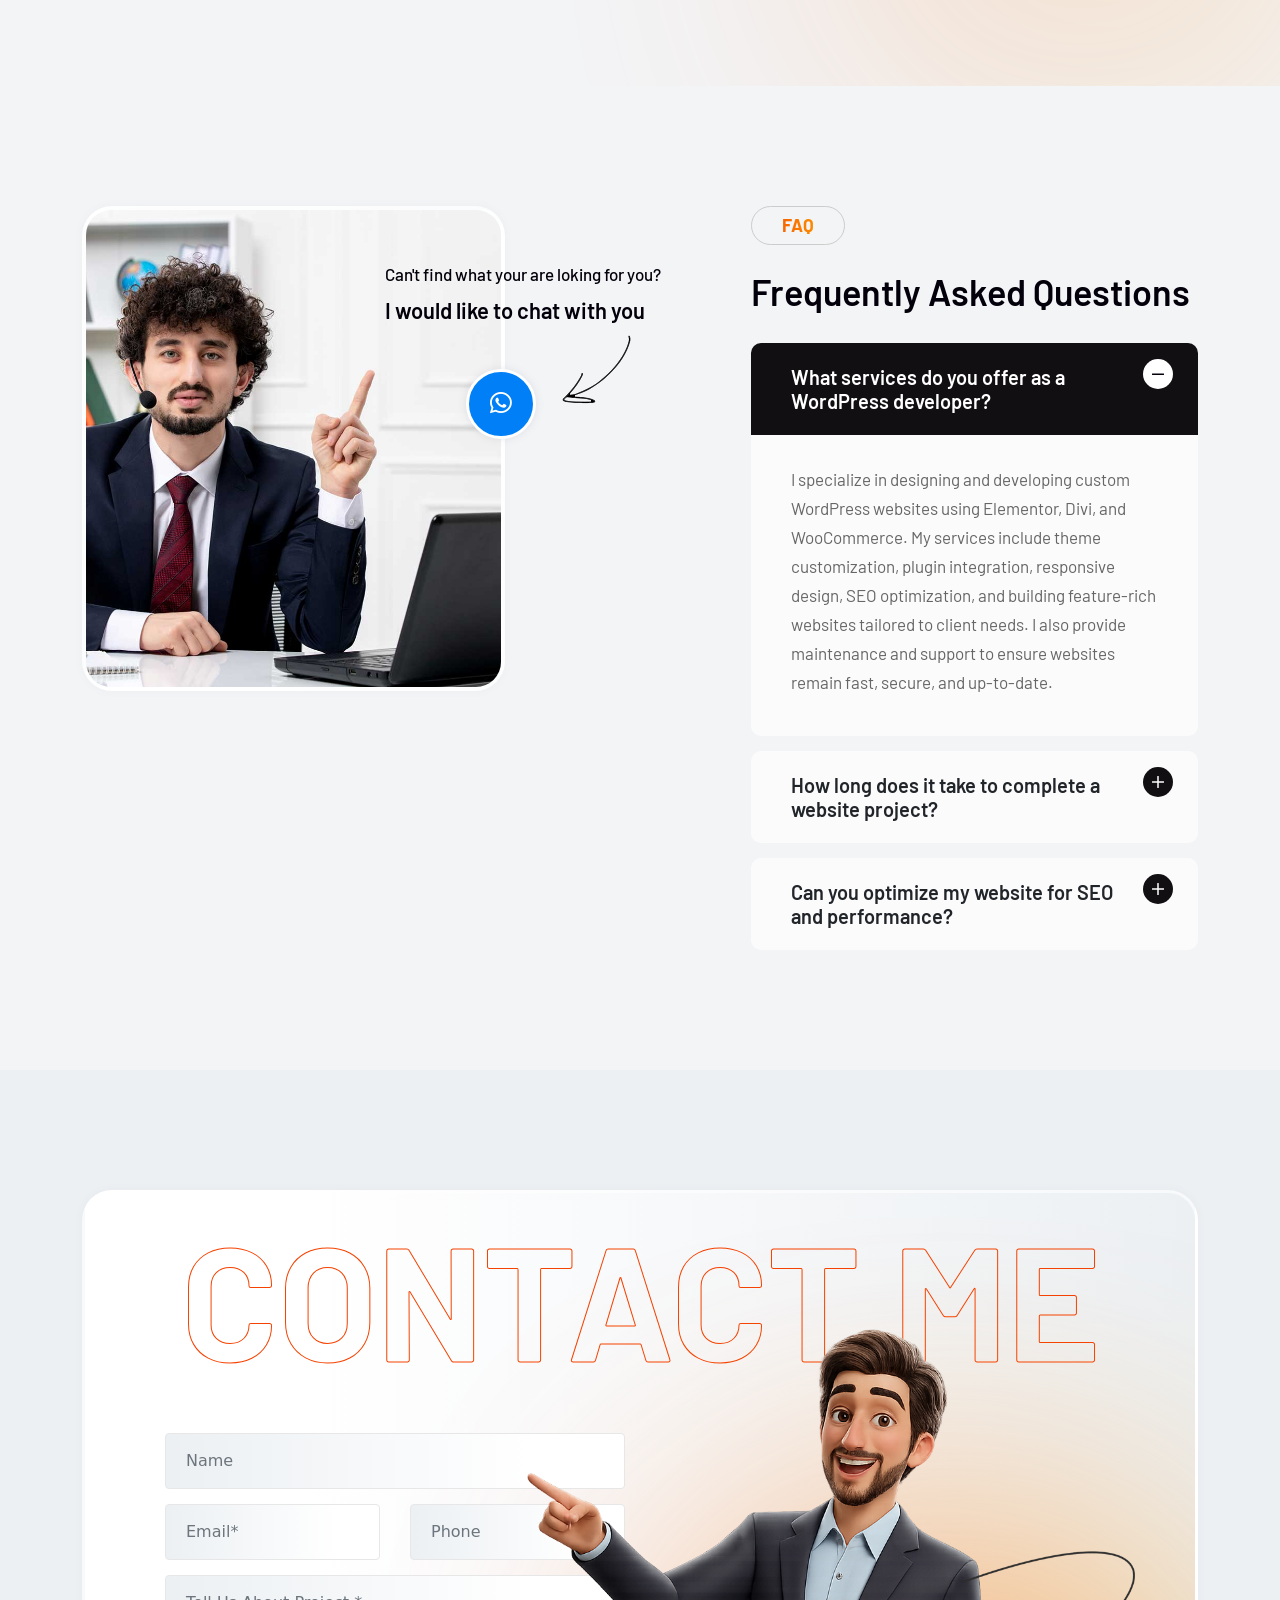
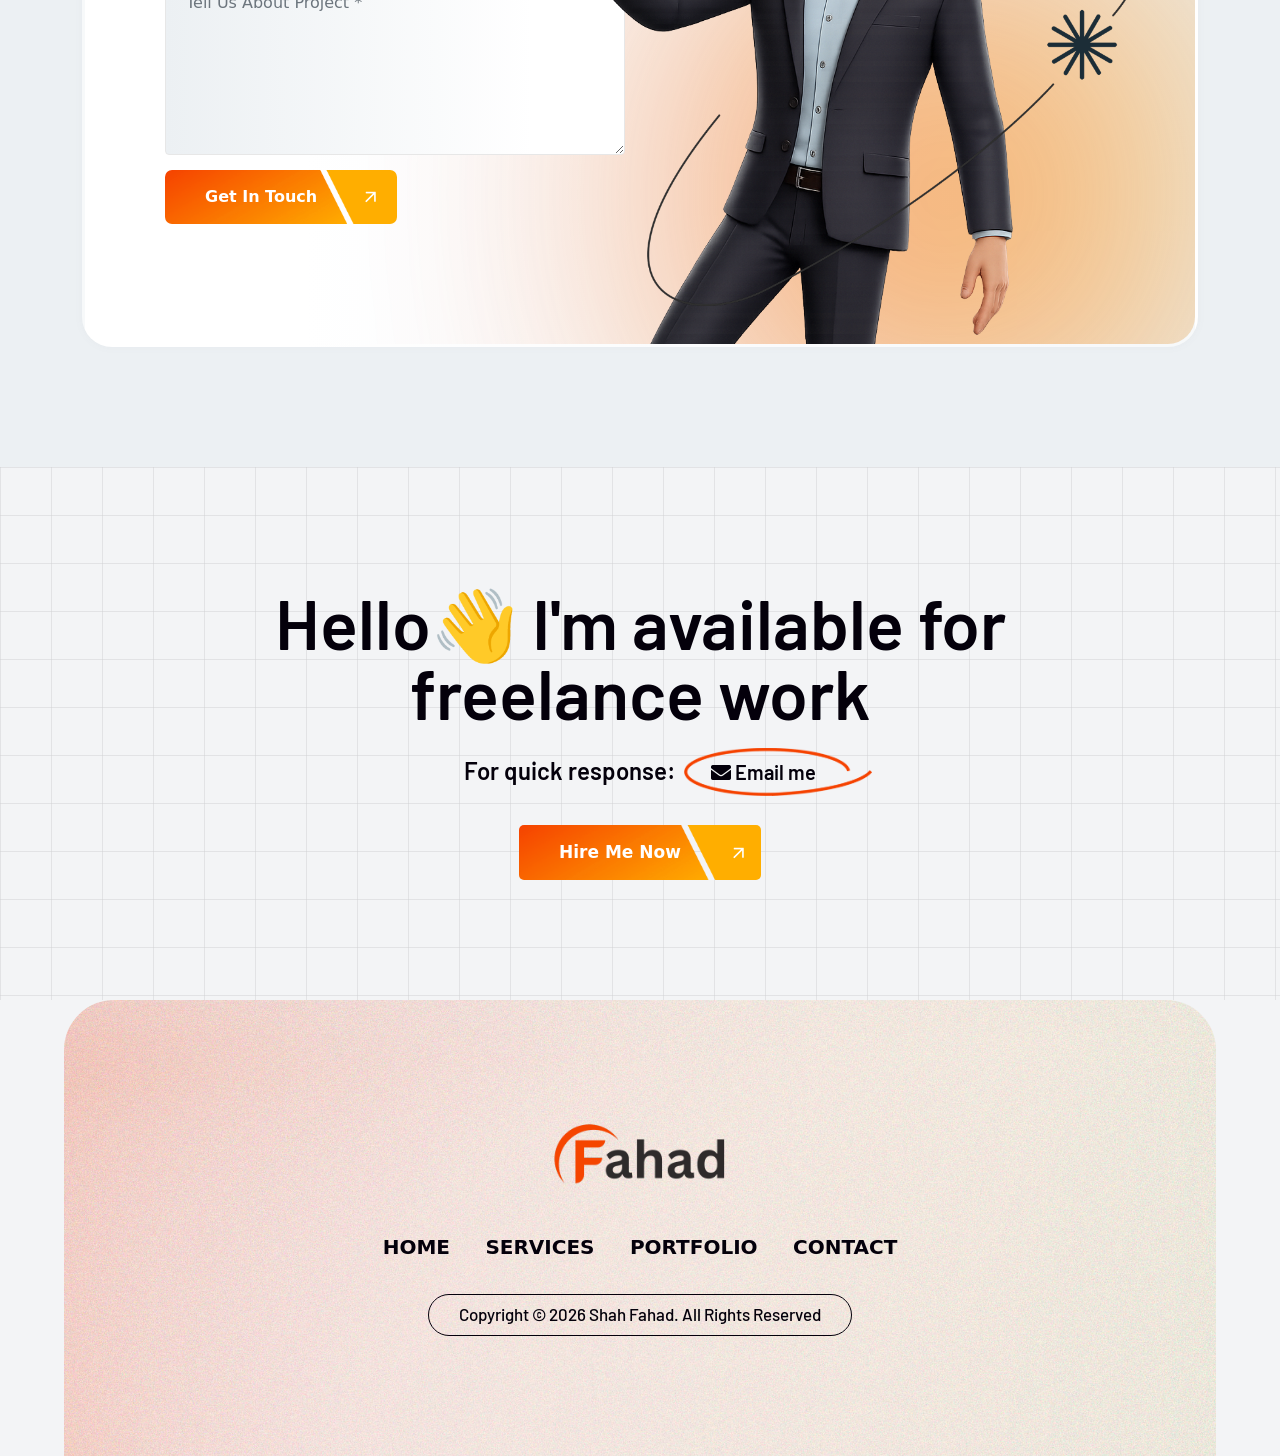
==== commit d2a129b0: "Update index.html" ====
--- a/index.html
+++ b/index.html
@@ -1136,6 +1136,16 @@
         font-size: 14px;
     }
 }
+    header nav.navbar-sticky:hover,
+header nav.navbar-sticky::before,
+header nav.navbar-sticky::after,
+header nav.navbar-sticky:hover::before,
+header nav.navbar-sticky:hover::after {
+    background: none !important;
+    clip-path: none !important;
+    transform: none !important;
+    opacity: 1 !important;
+}
     /* ==== THE SCROLLING IMAGE MAGIC ==== */
     .project-card .thumb { 
         height: 320px; /* Fixed height for the thumbnail window */
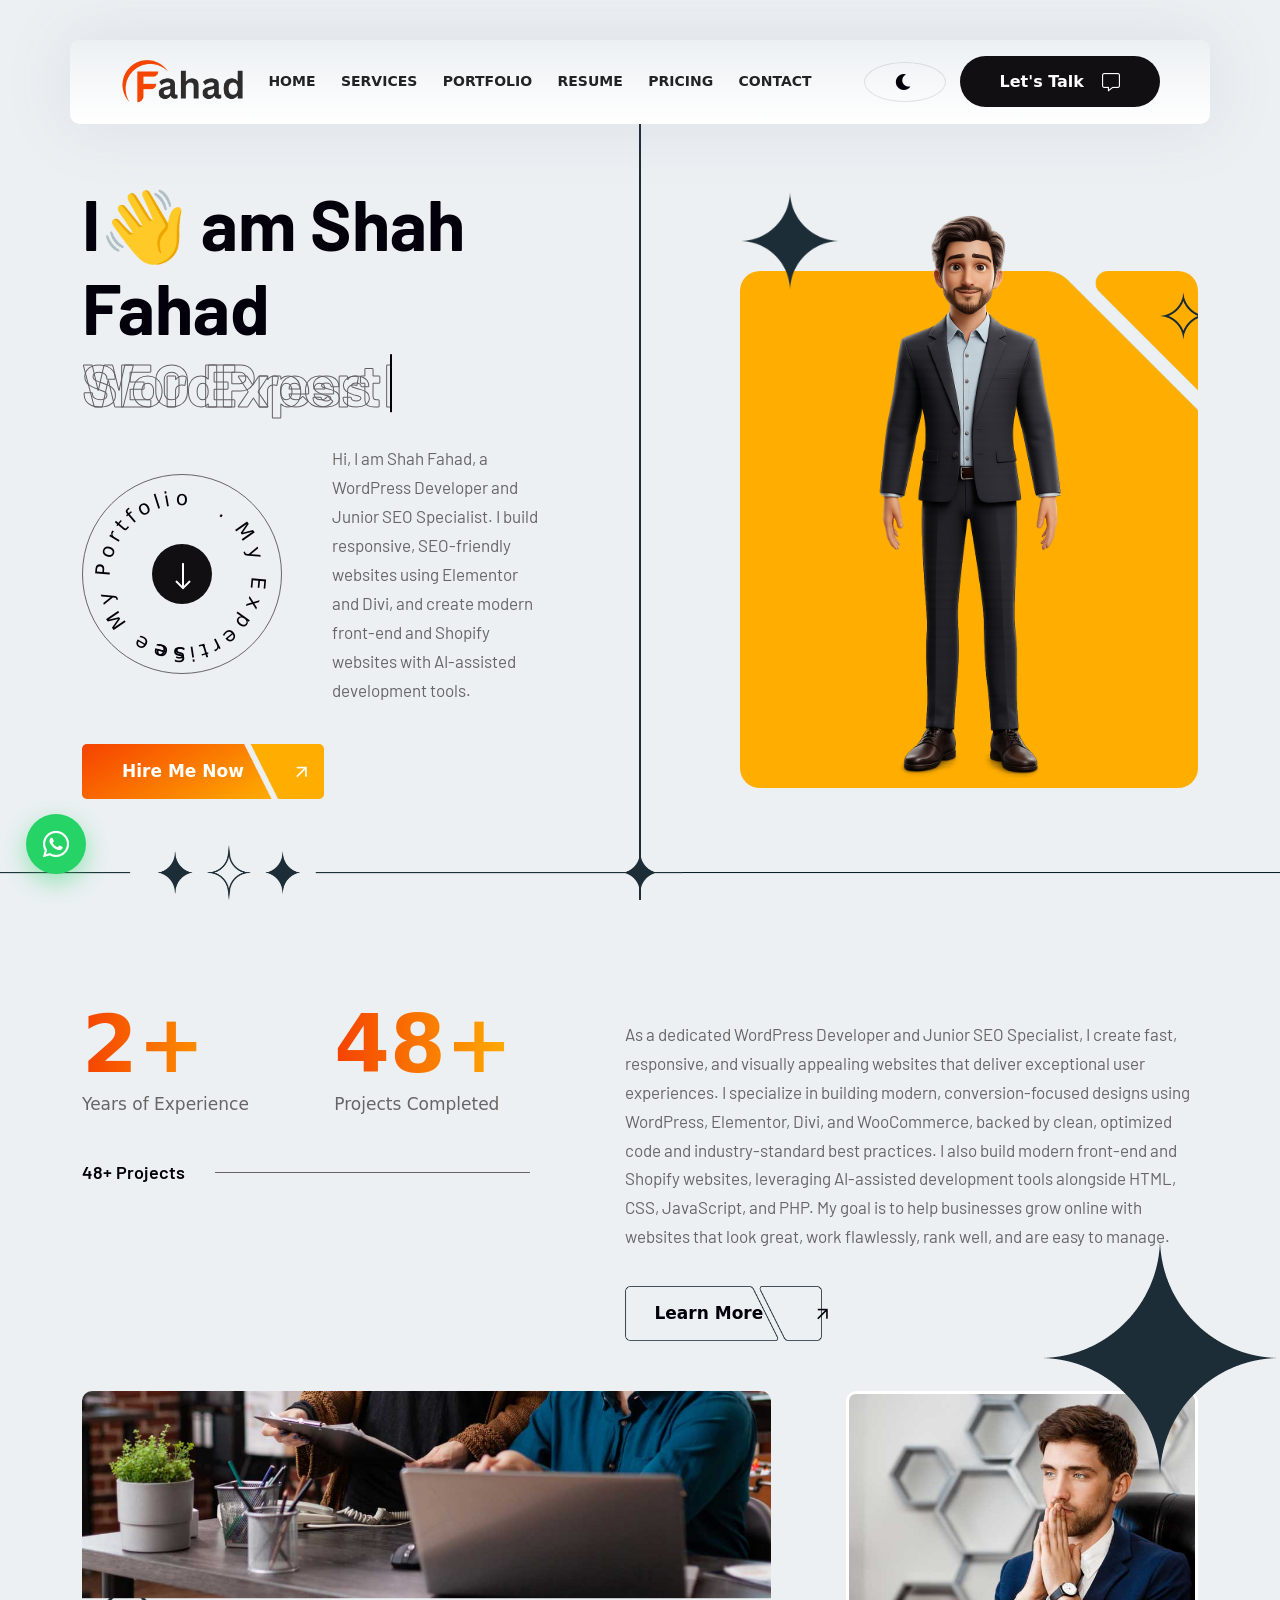
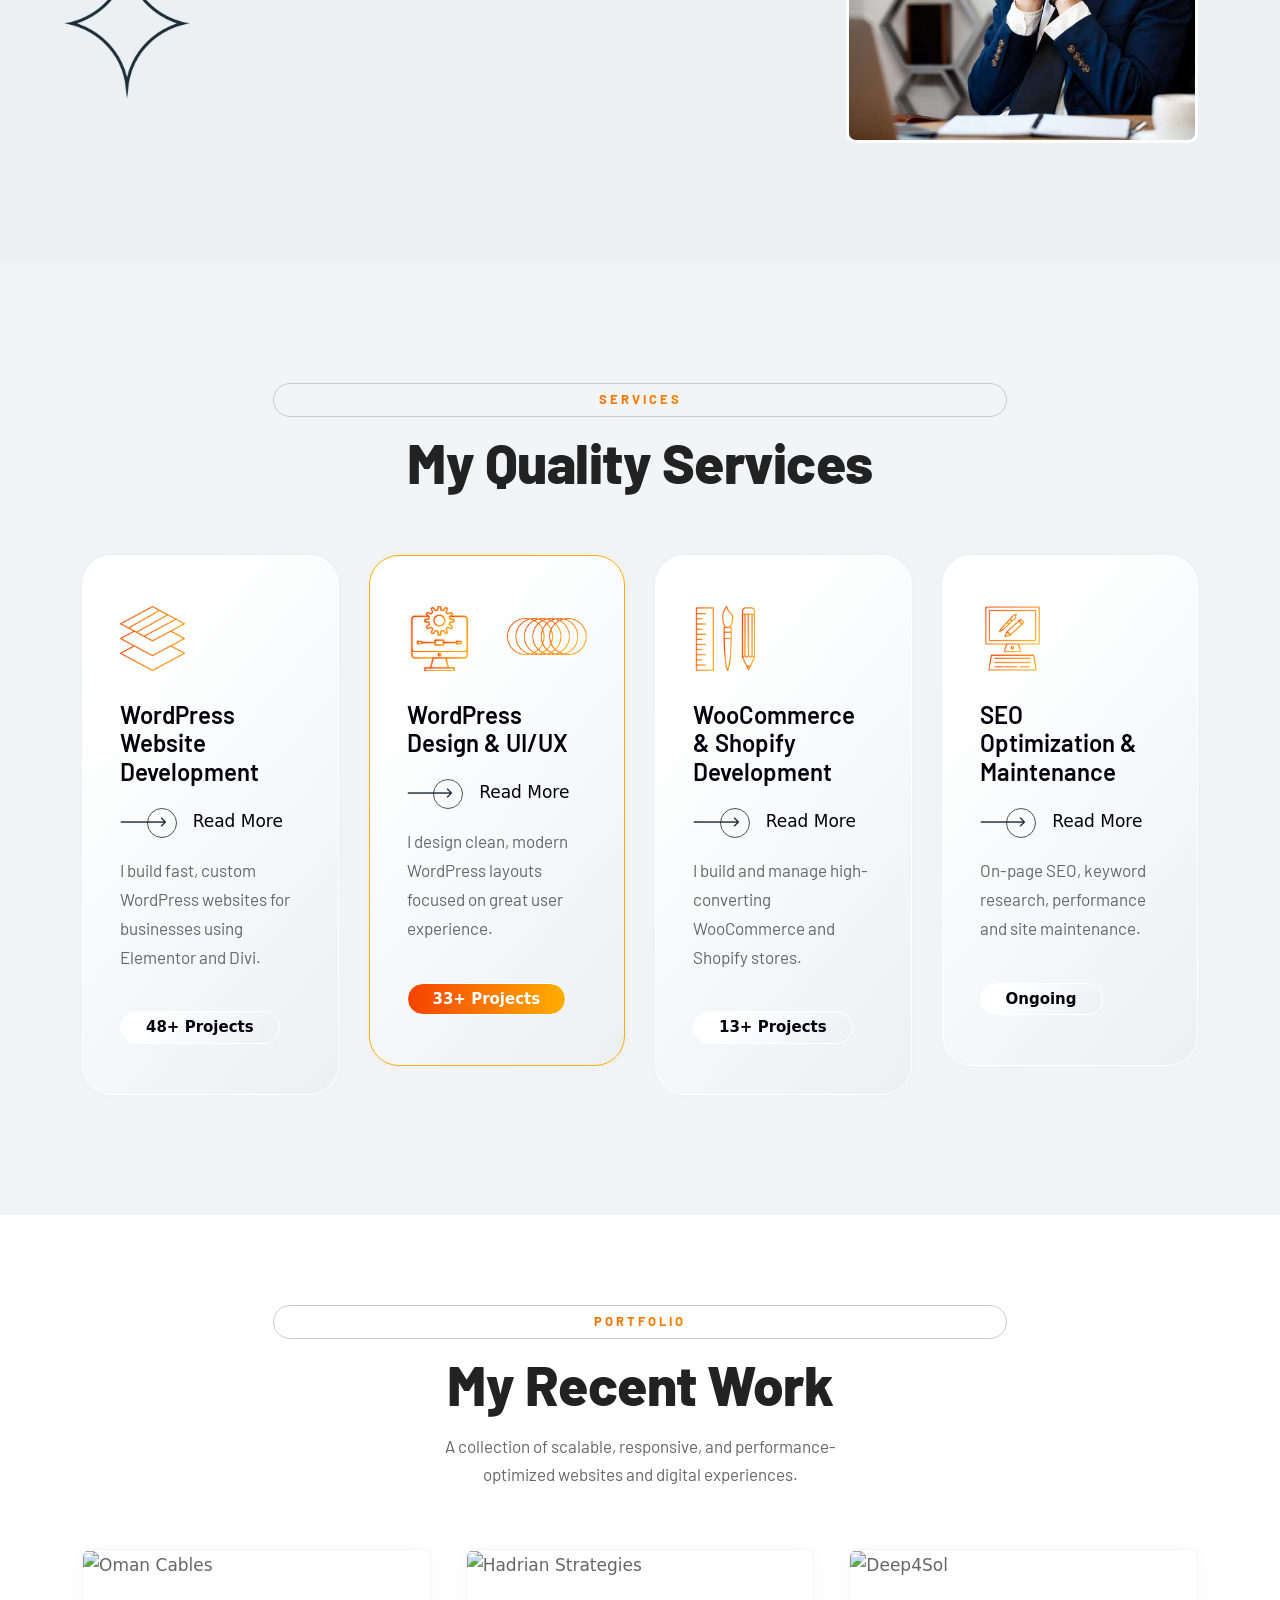
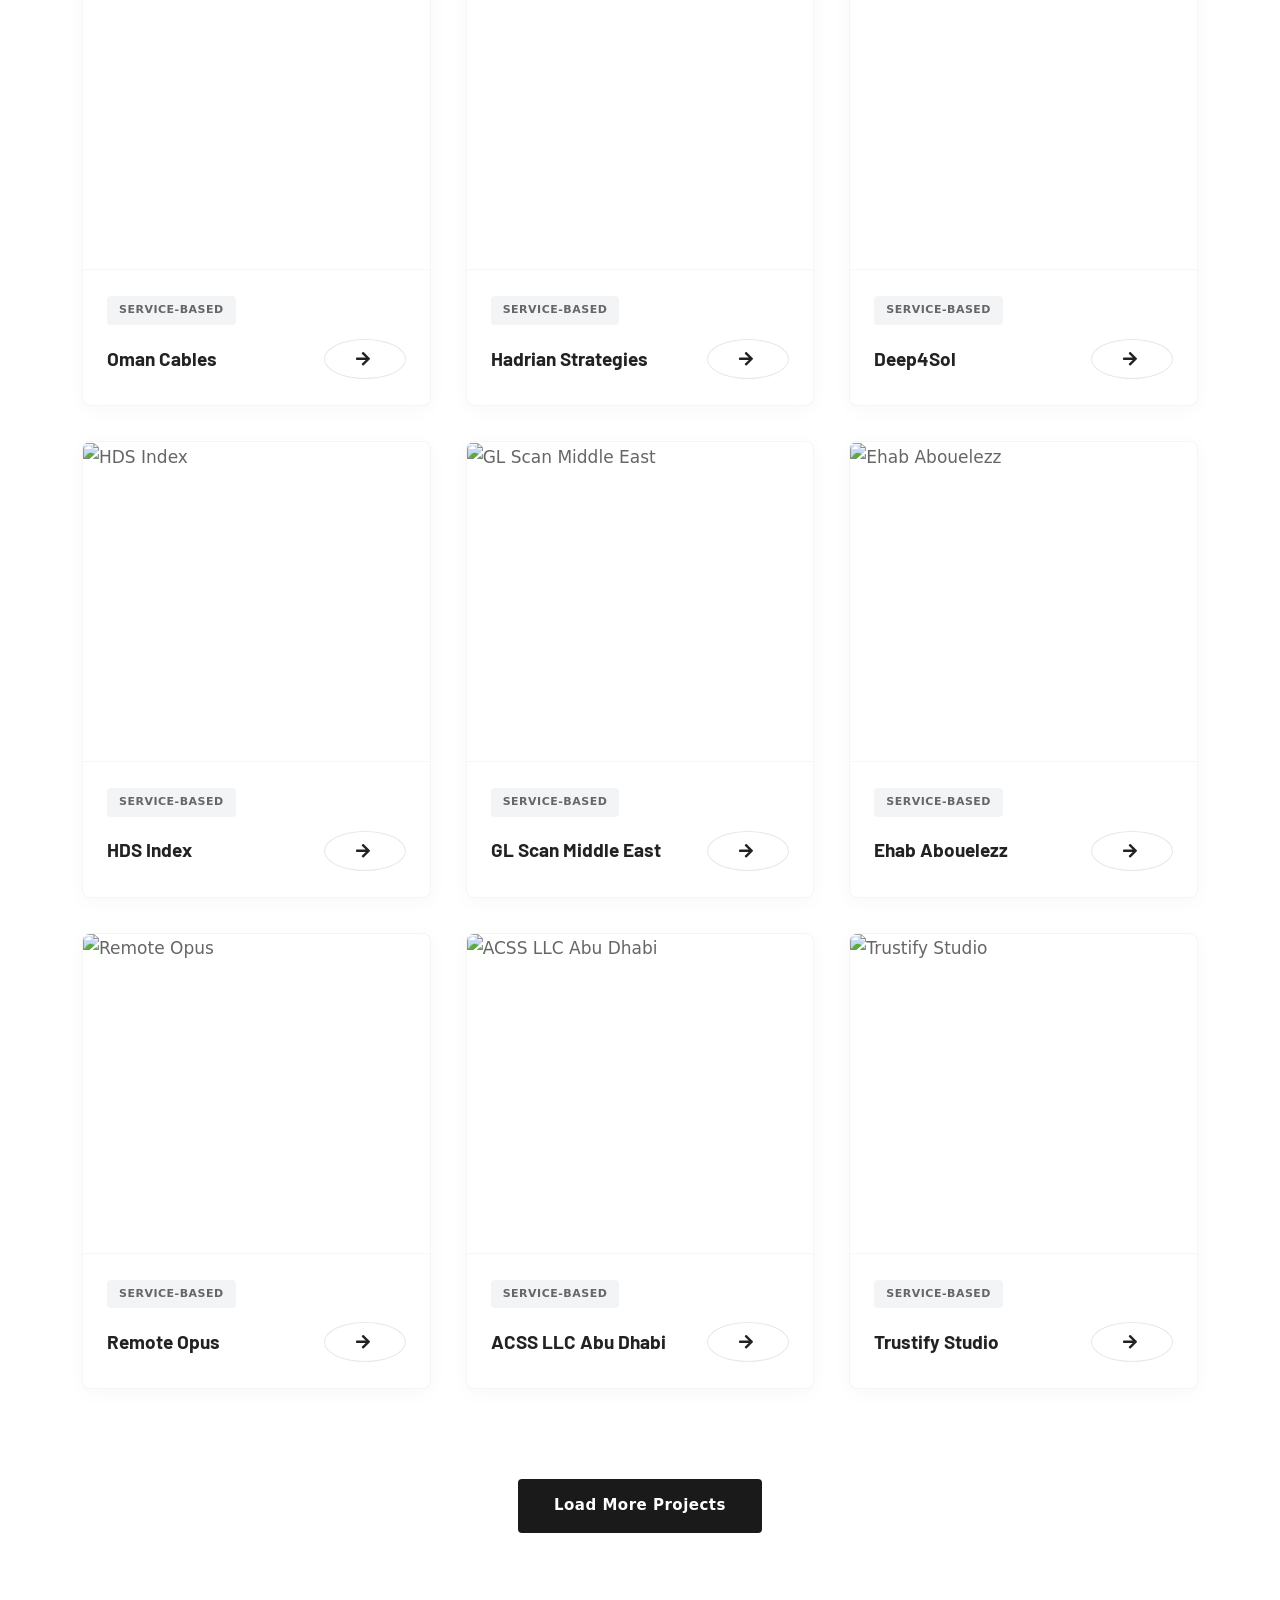
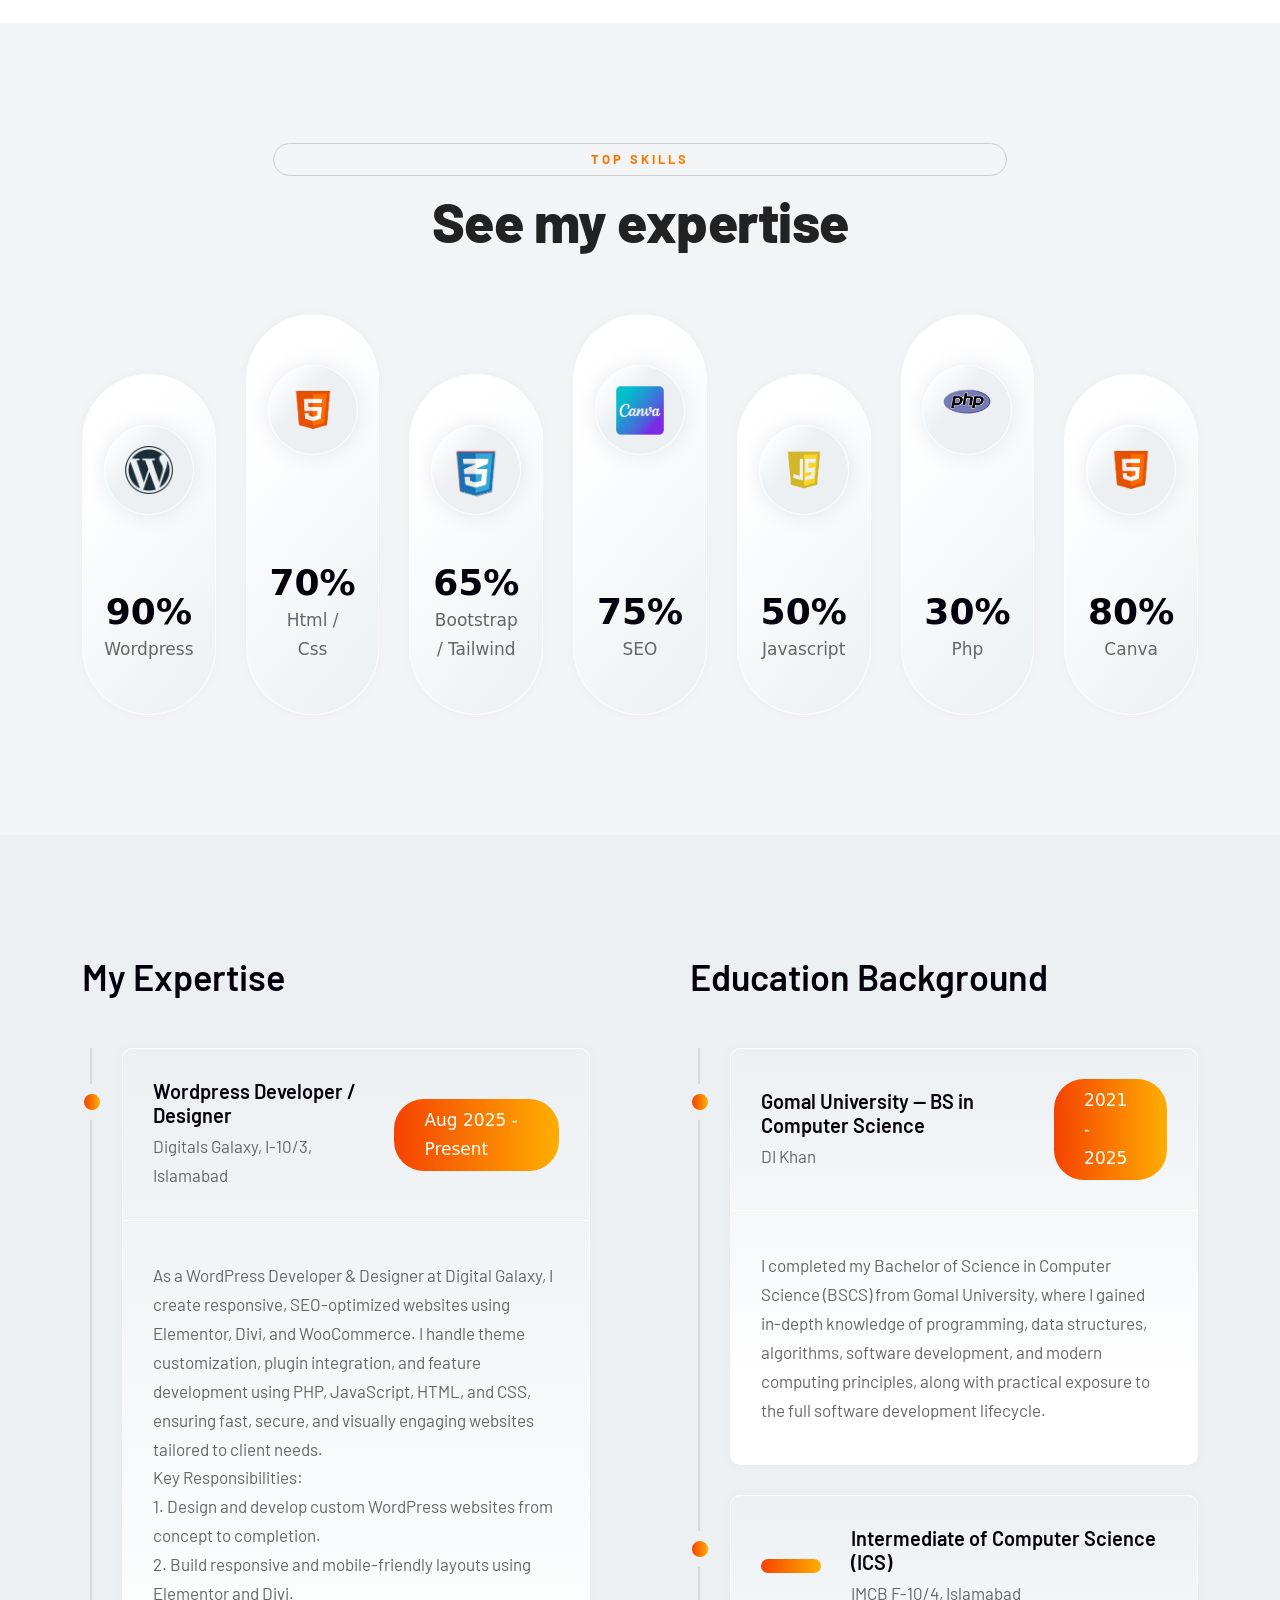
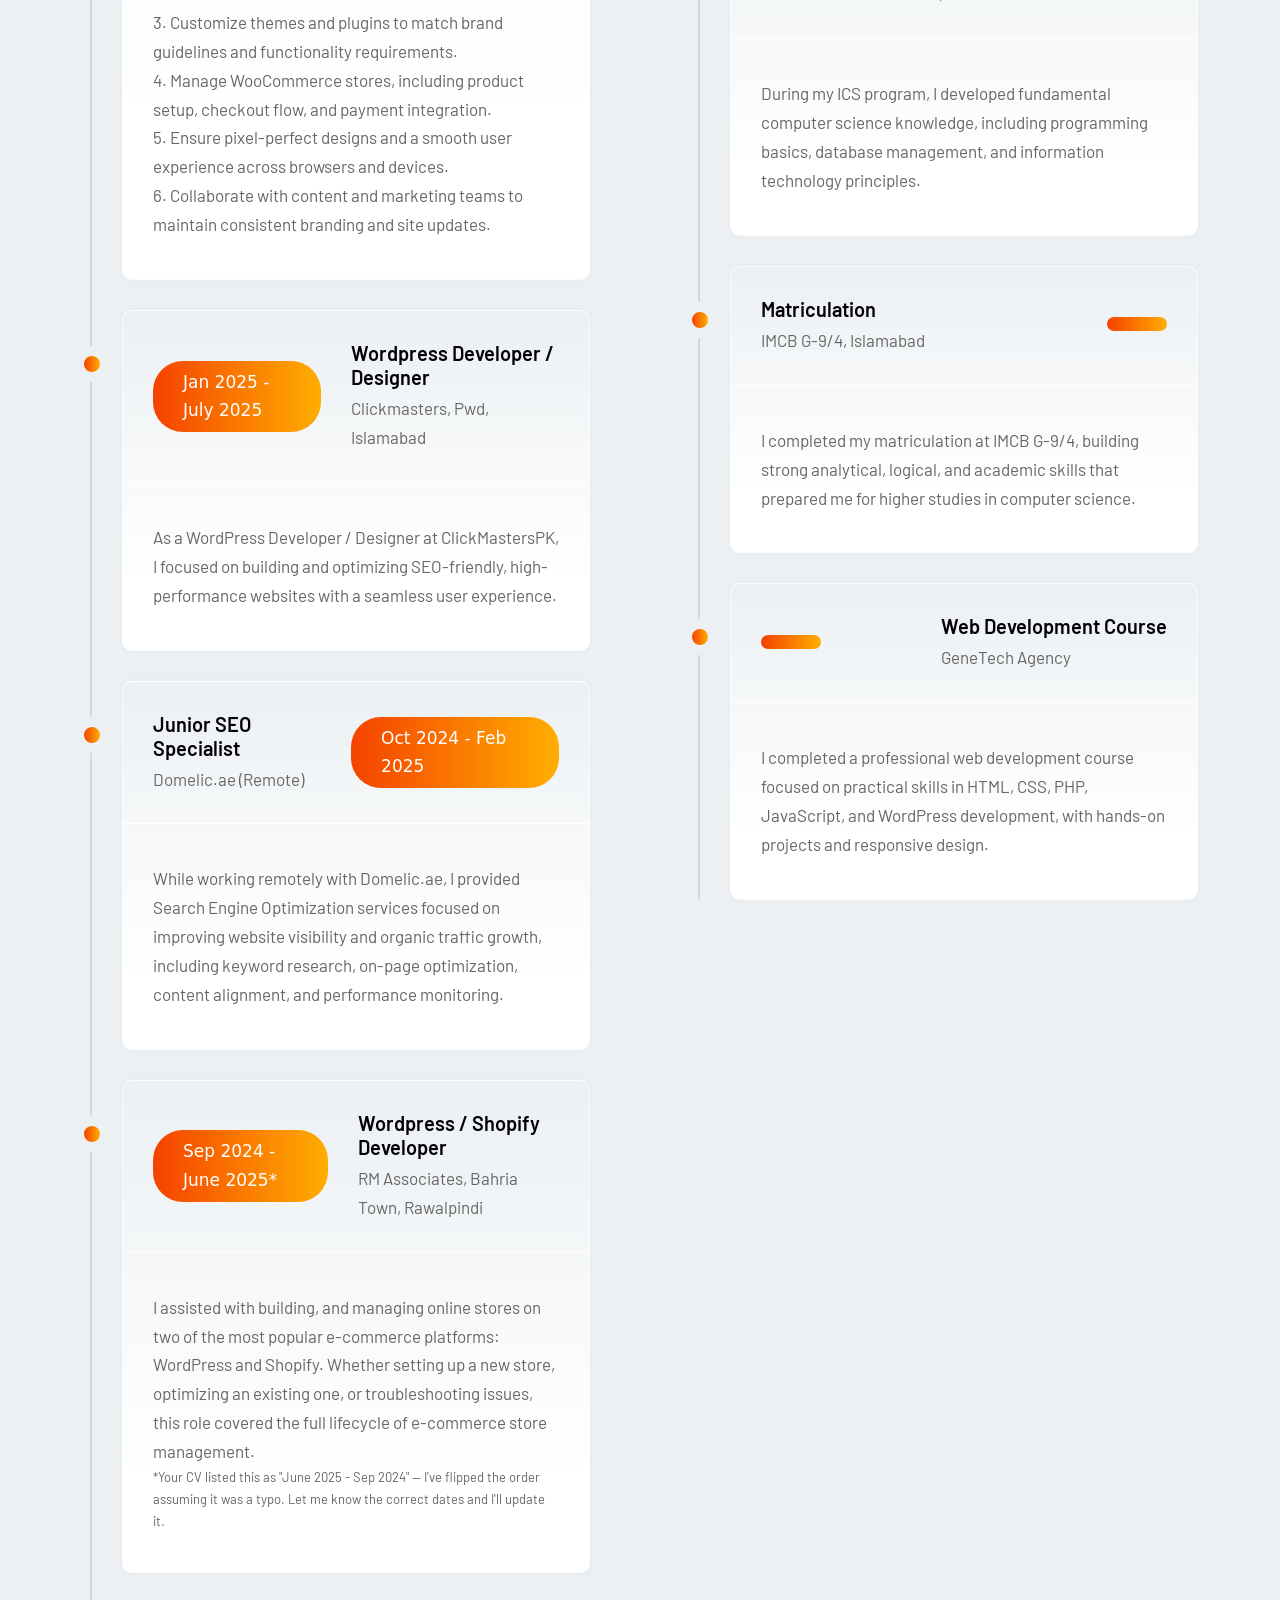
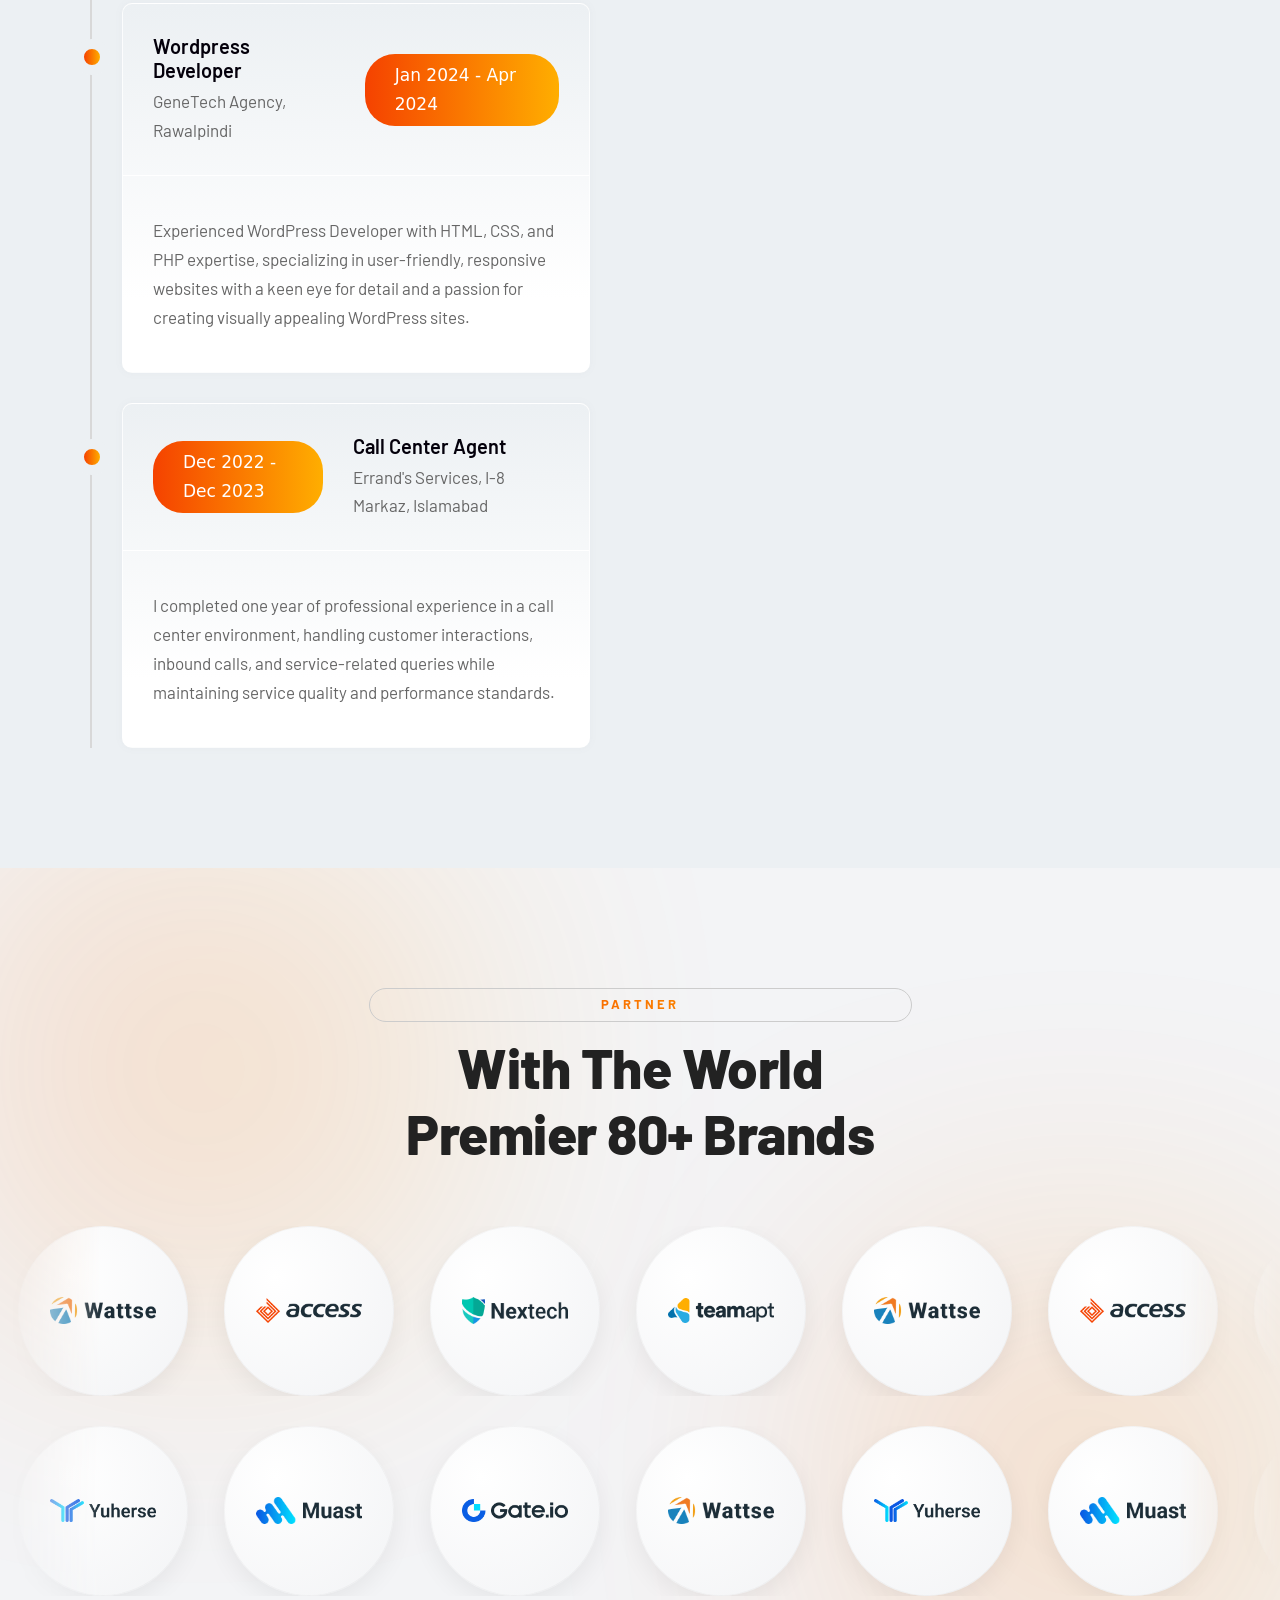
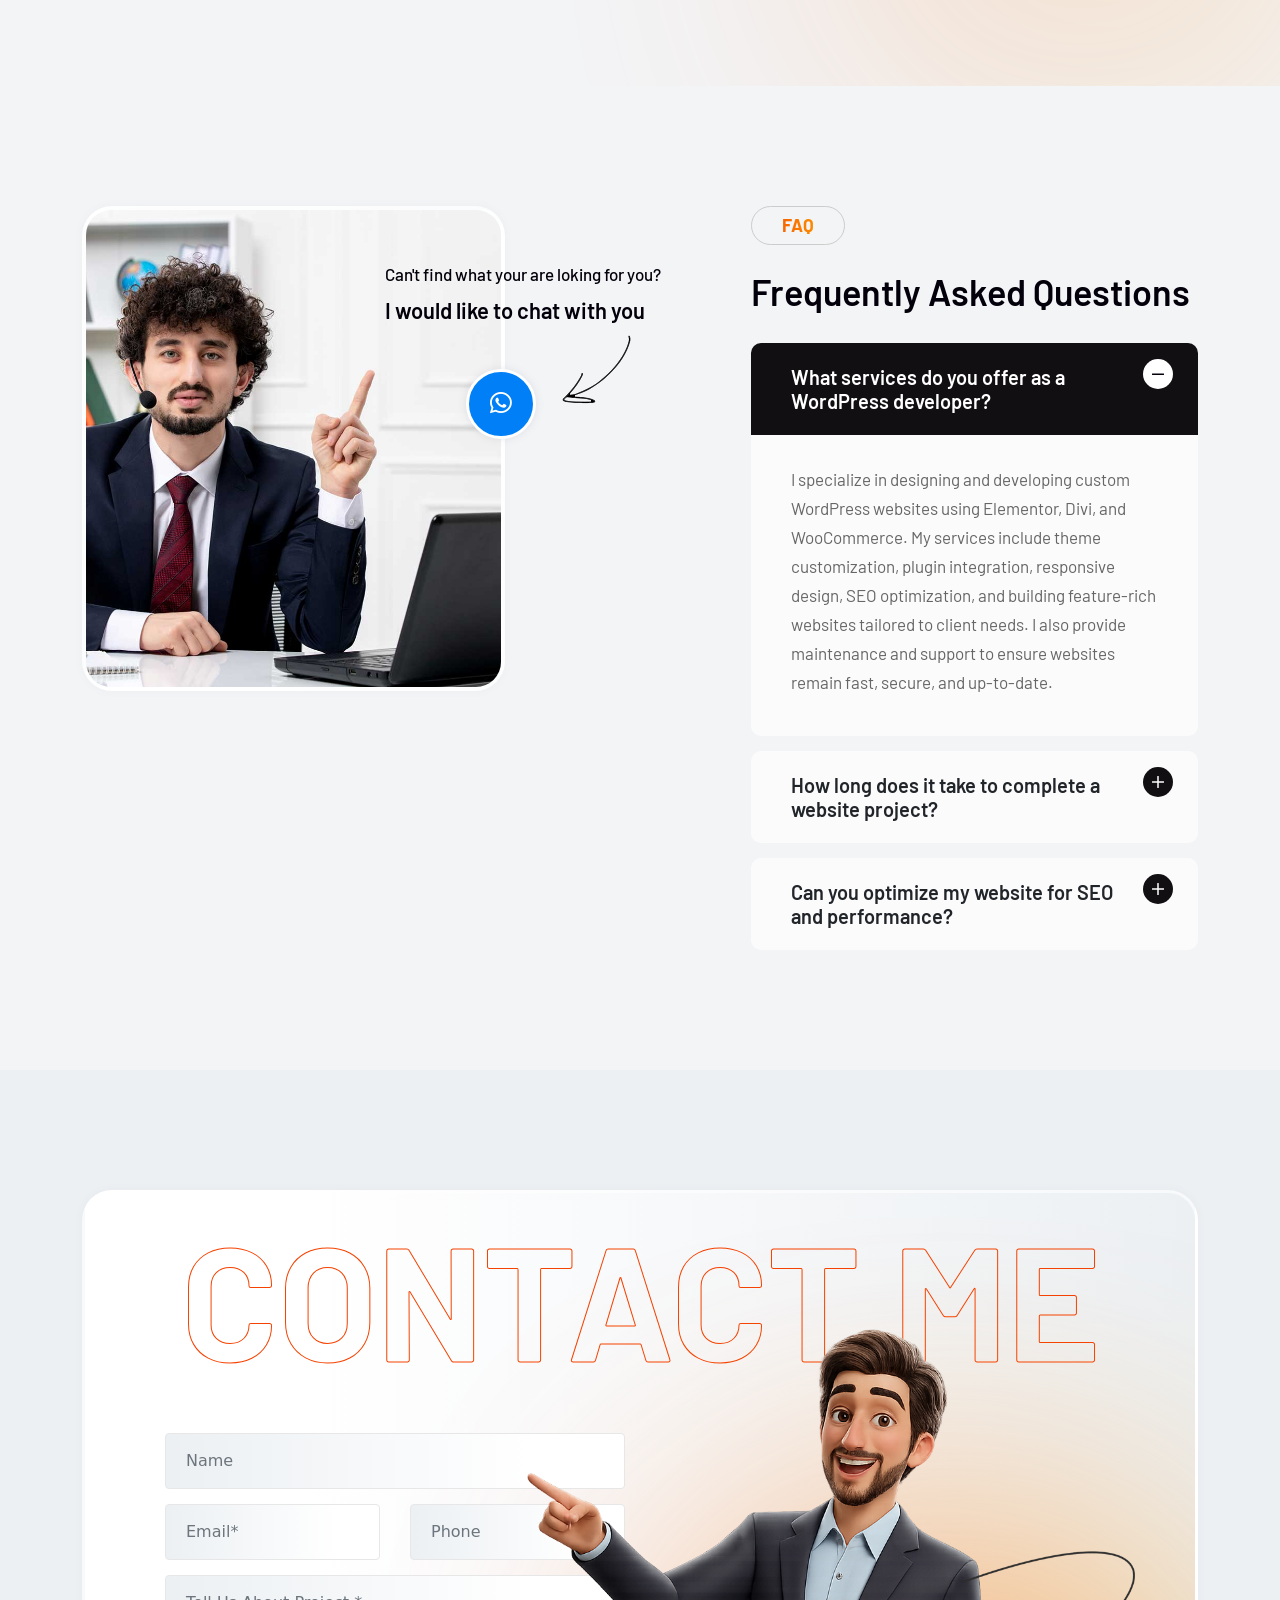
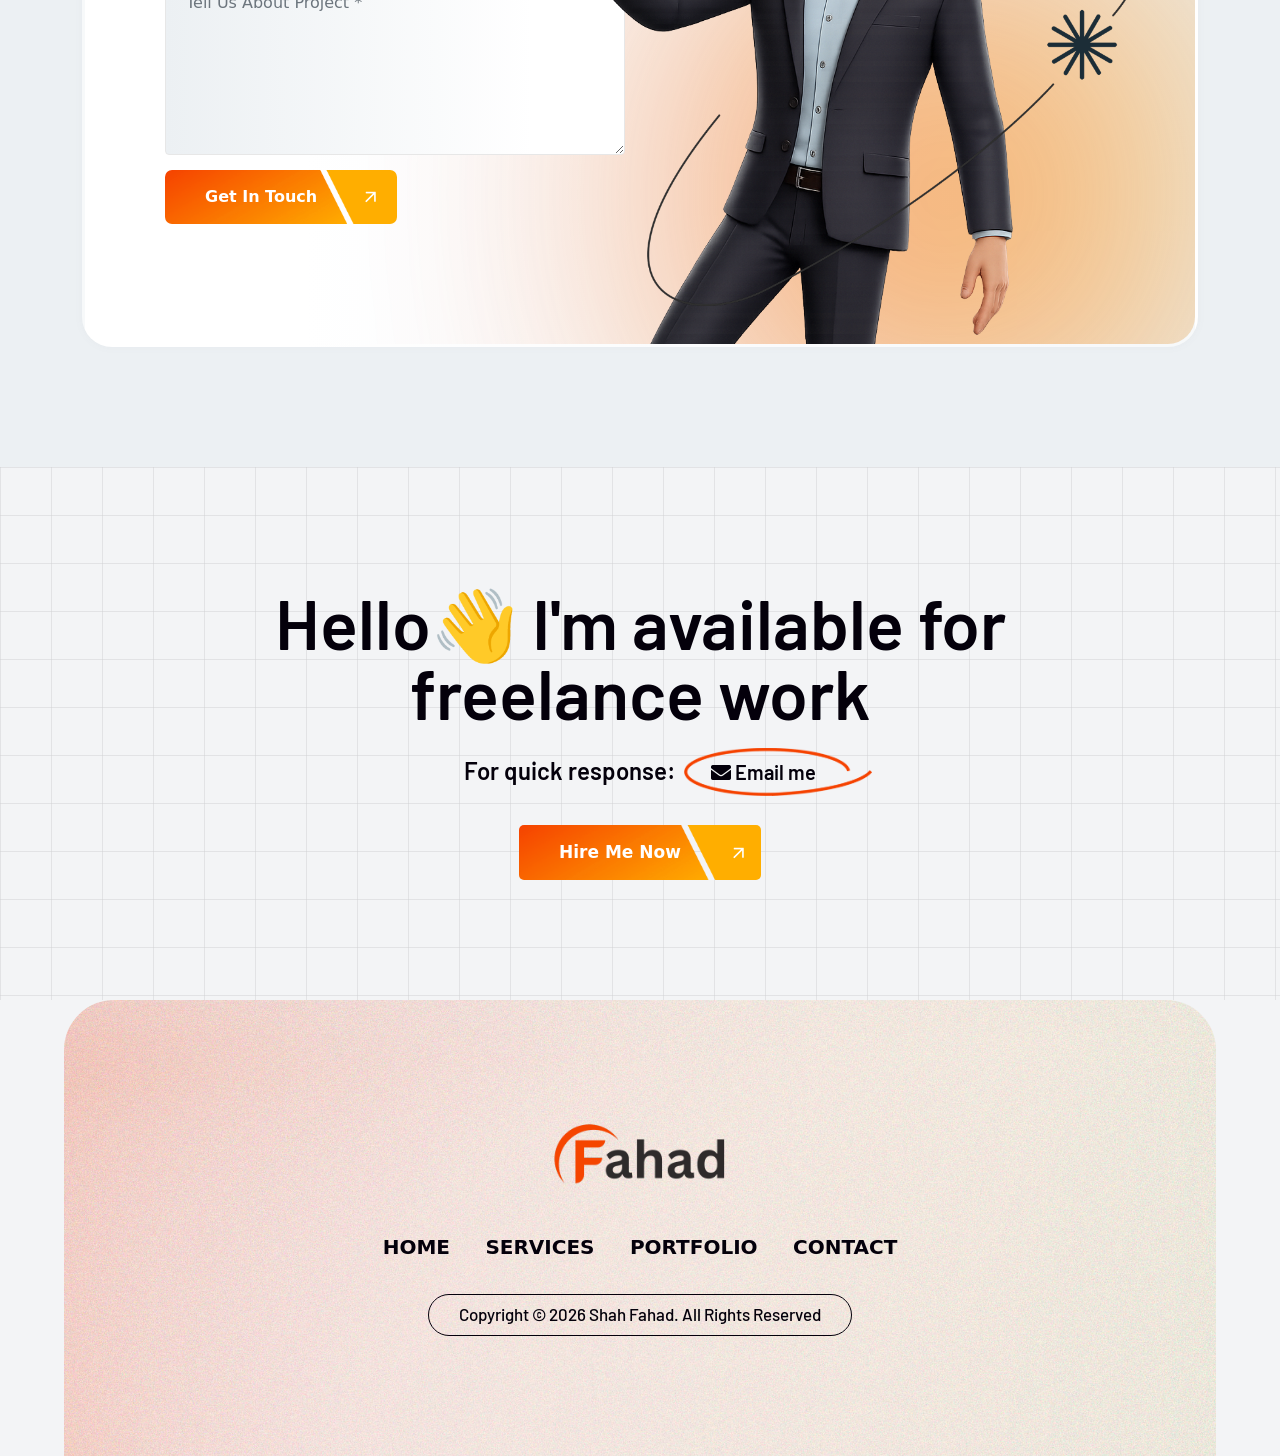
==== commit 5a8b2753: "Implement dark mode toggle button styles Add styles for dark mode toggle button" ====
--- a/index.html
+++ b/index.html
@@ -1066,6 +1066,32 @@
         transform: translateY(-6px); 
         box-shadow: 0 15px 30px rgba(0,0,0,0.08);
     }
+    #darkModeToggle,
+#darkModeToggle:hover,
+#darkModeToggle:focus,
+#darkModeToggle:active {
+    background: transparent !important;
+    background-image: none !important;
+    box-shadow: none !important;
+}
+
+#darkModeToggle::before,
+#darkModeToggle::after,
+#darkModeToggle:hover::before,
+#darkModeToggle:hover::after,
+#darkModeToggle:focus::before,
+#darkModeToggle:focus::after {
+    content: none !important;
+    display: none !important;
+    background: none !important;
+    transform: none !important;
+    clip-path: none !important;
+}
+
+#darkModeToggle:hover {
+    background: rgba(0,0,0,0.06) !important;
+    color: inherit !important;
+}
     .attr-right {
     display: flex !important;
     flex-wrap: nowrap !important;
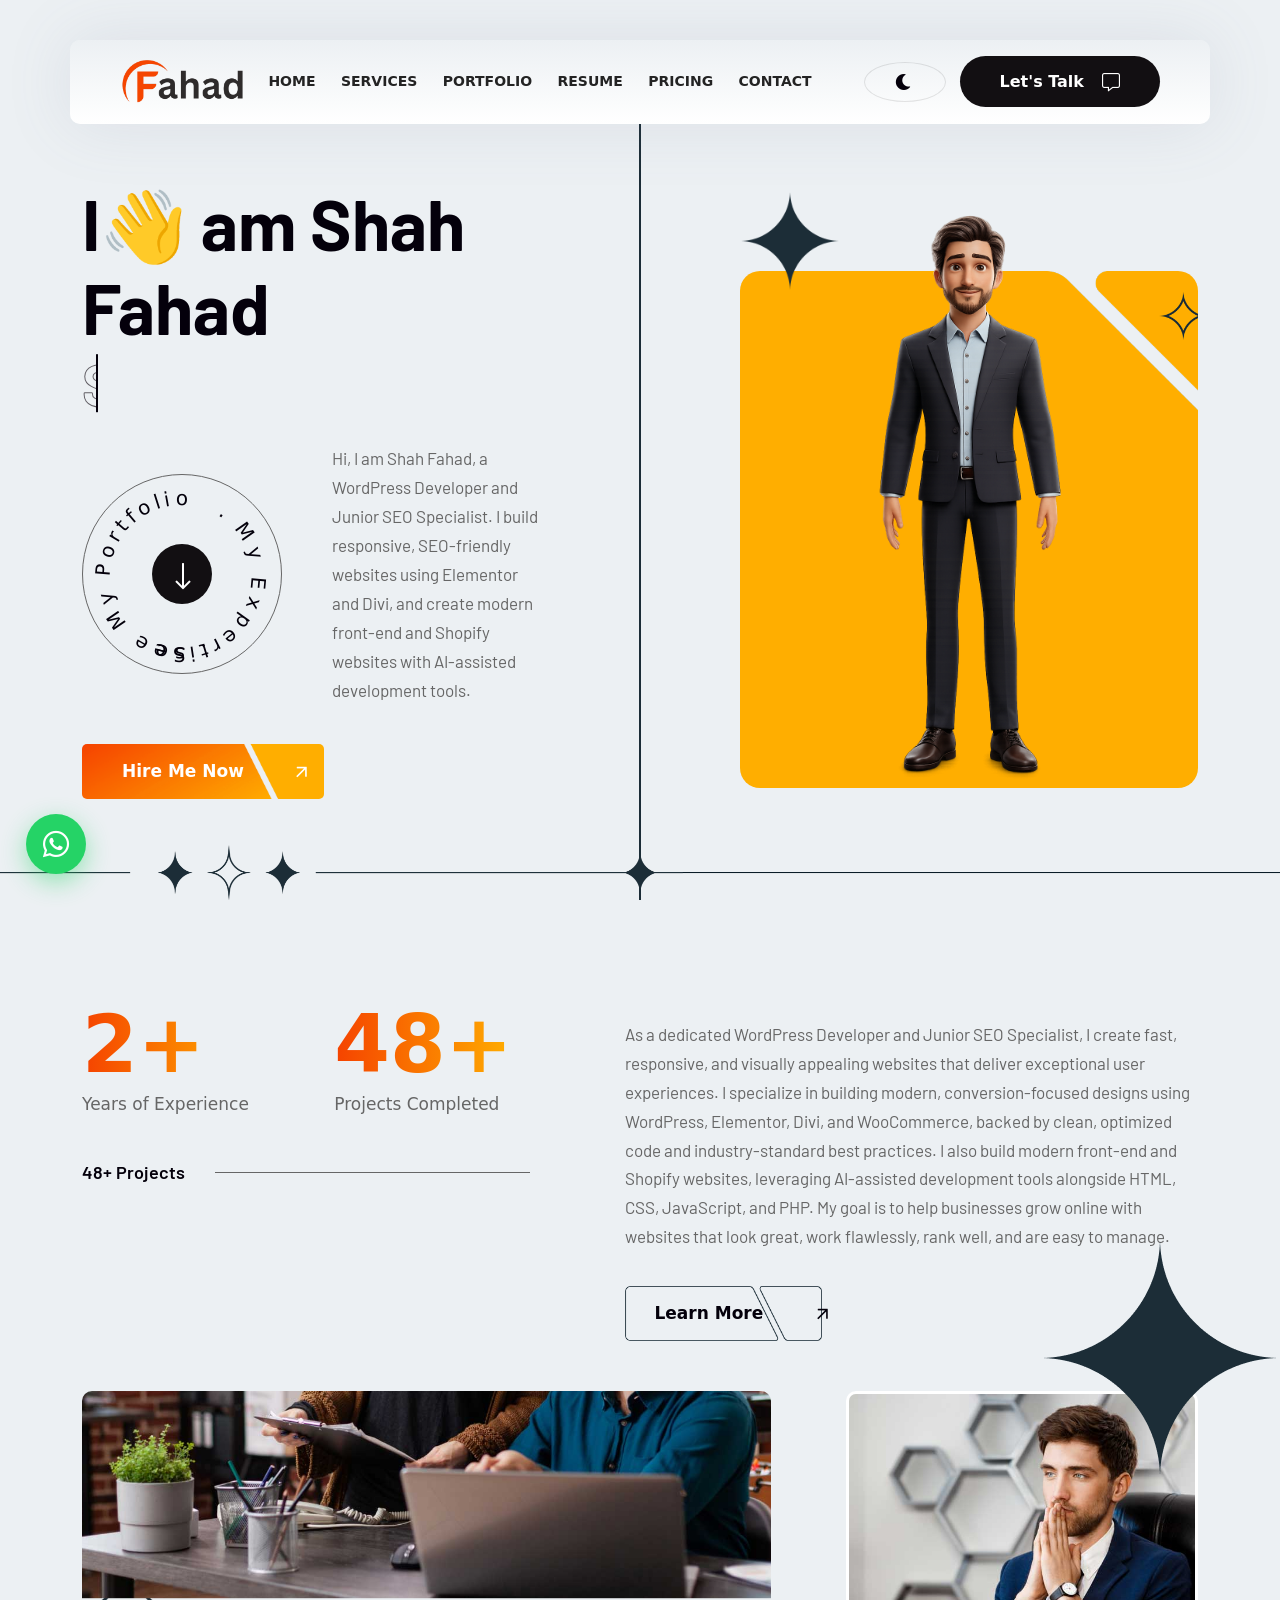
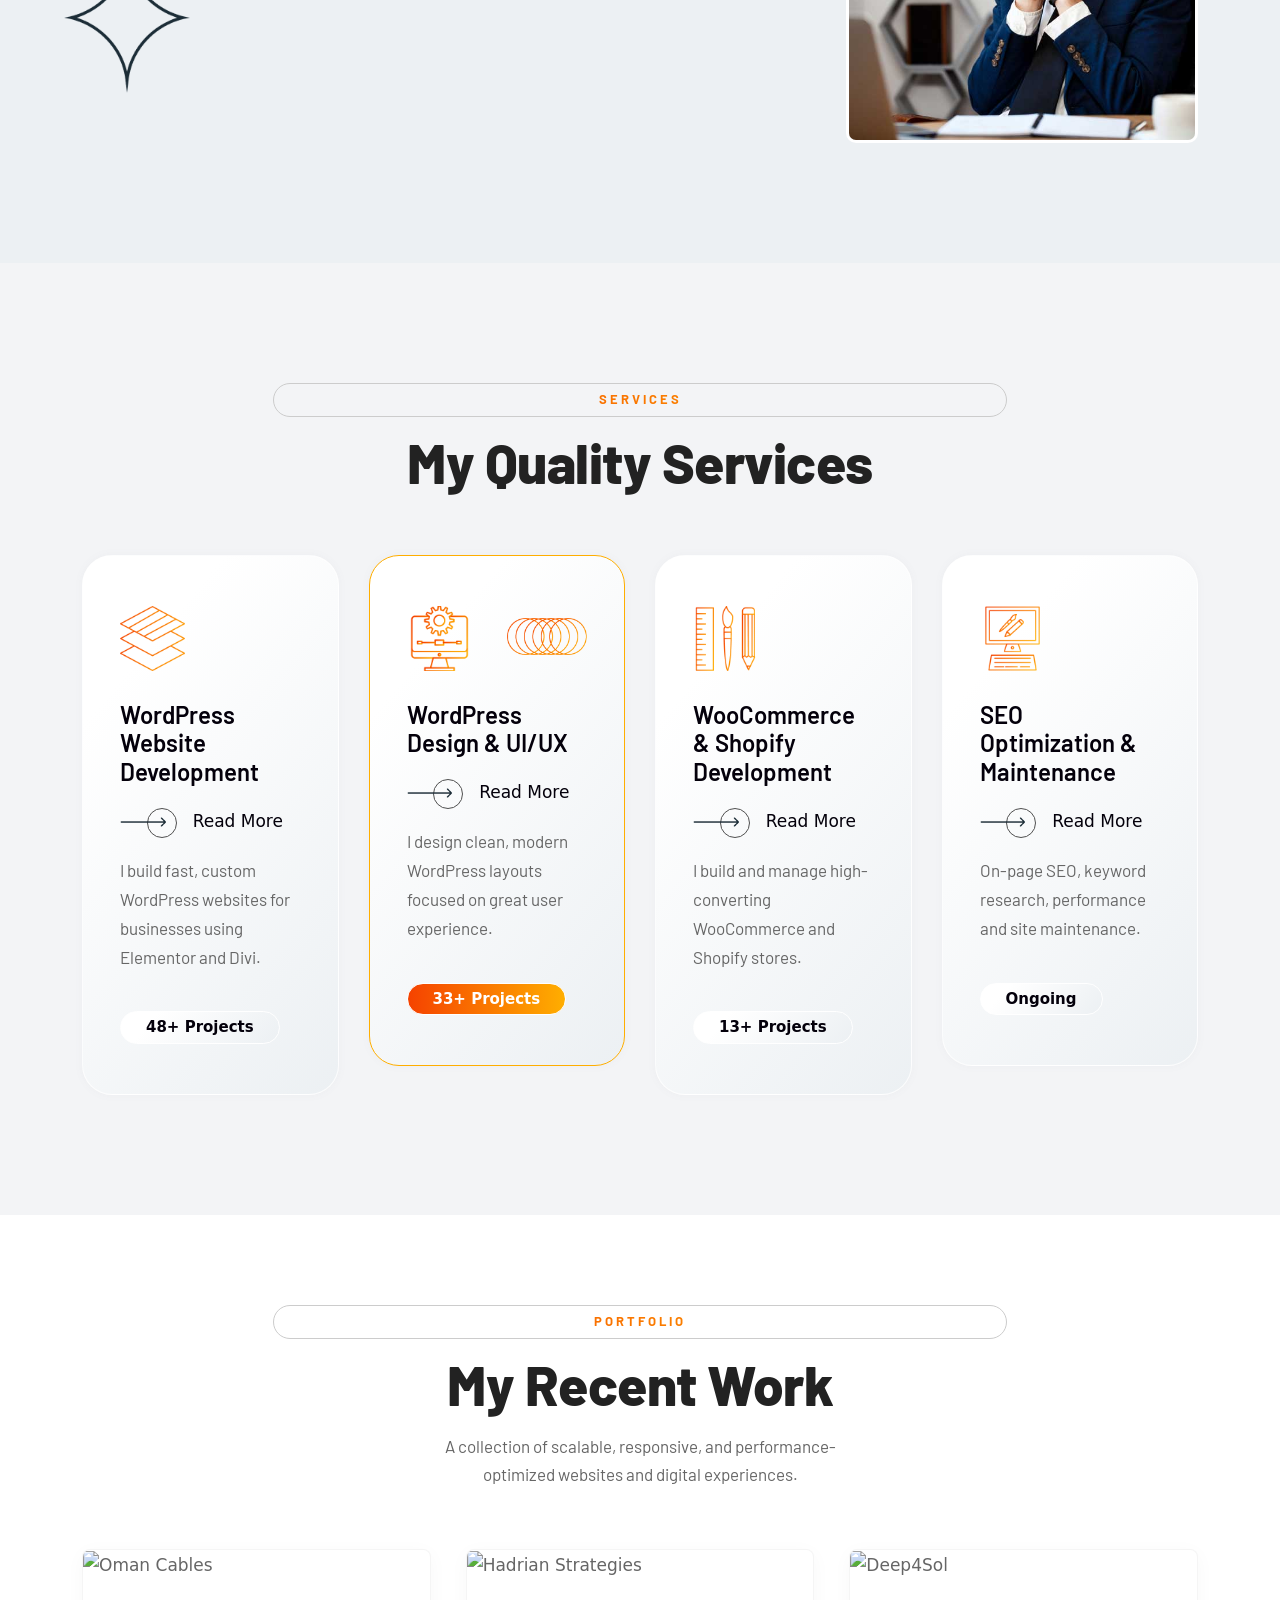
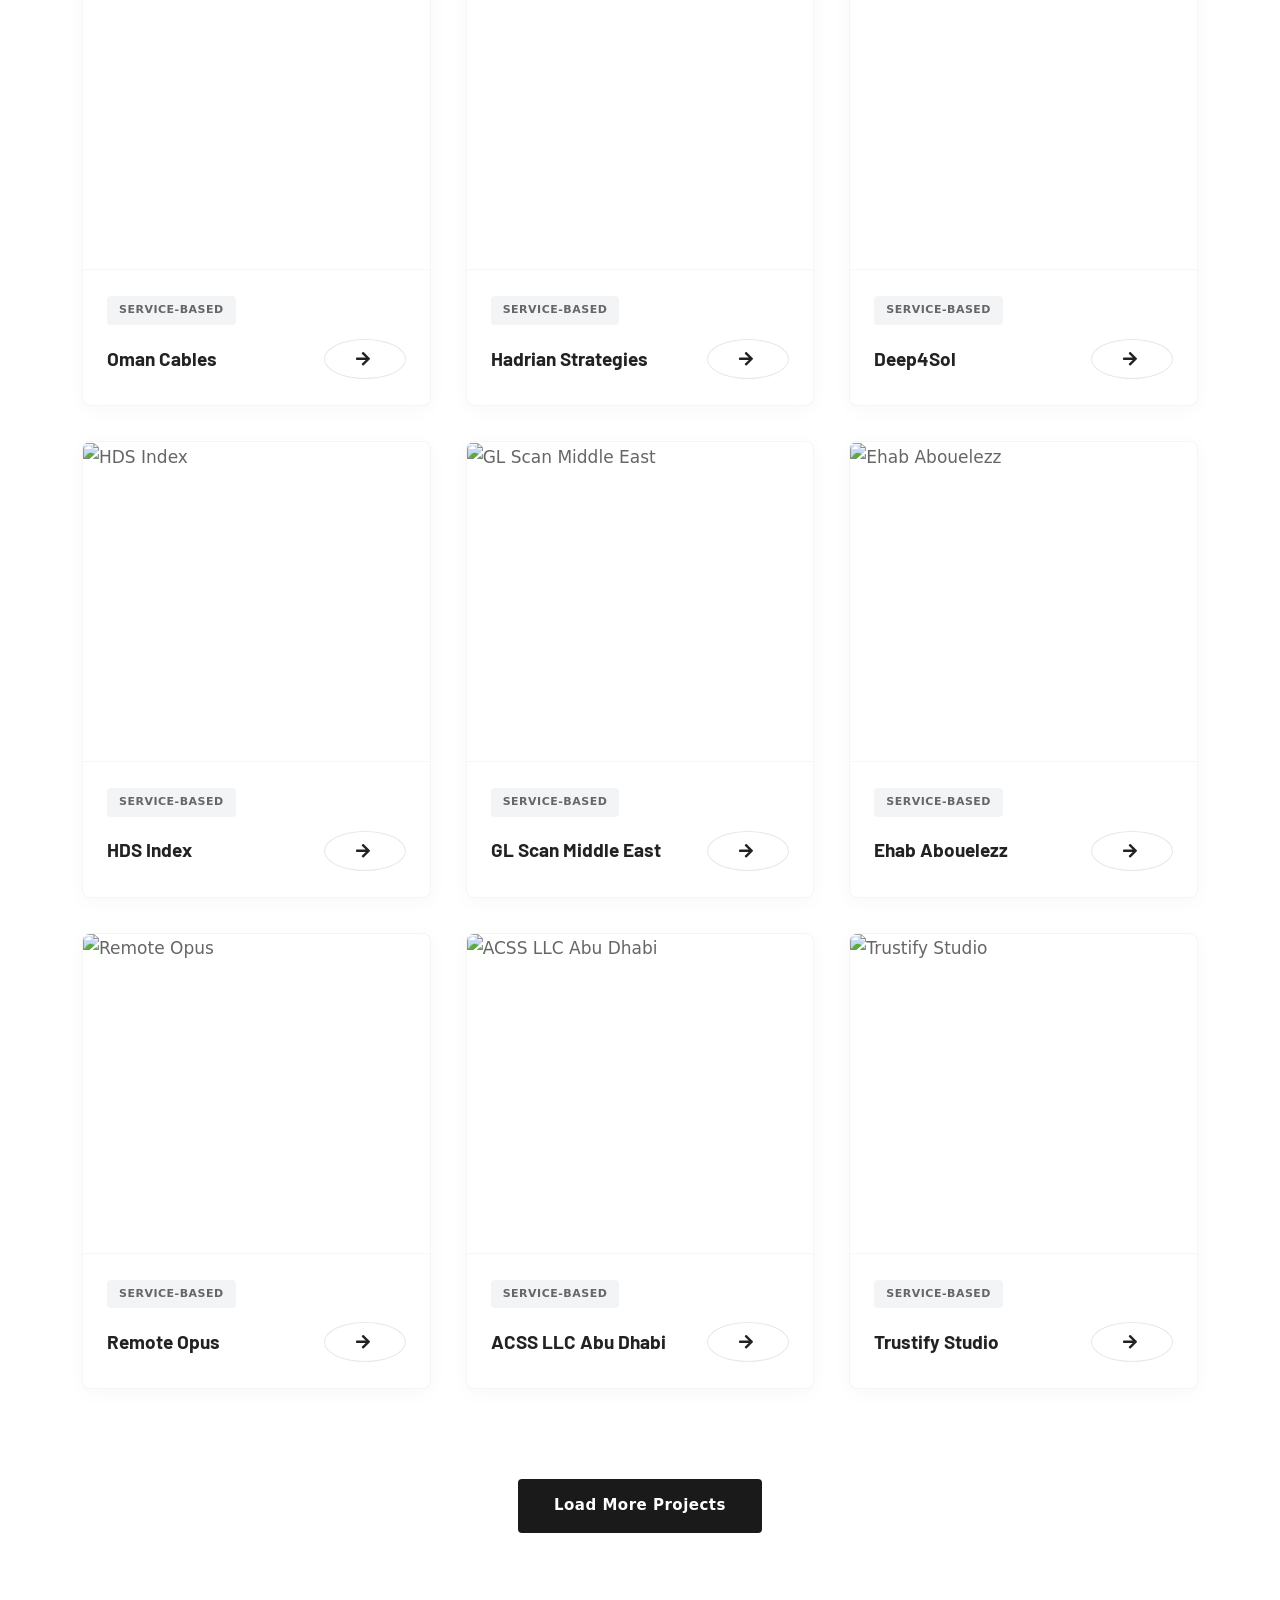
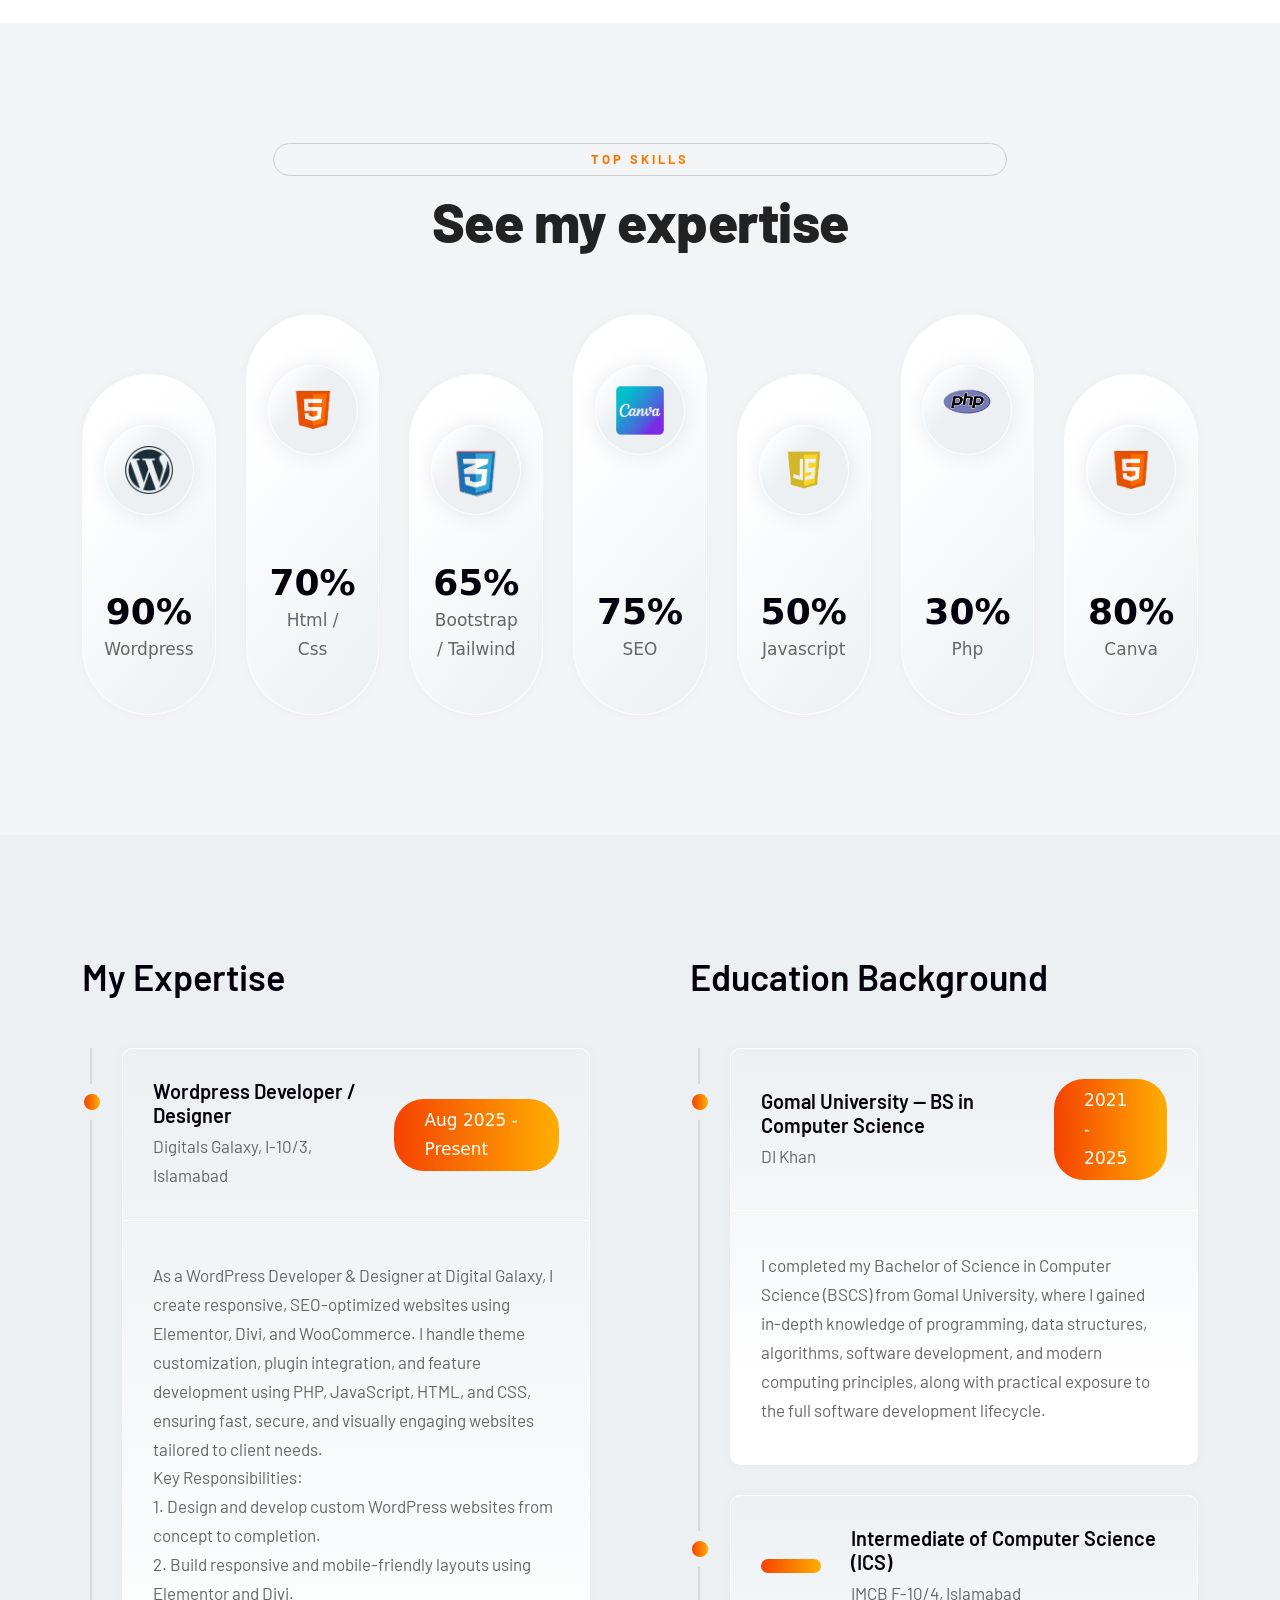
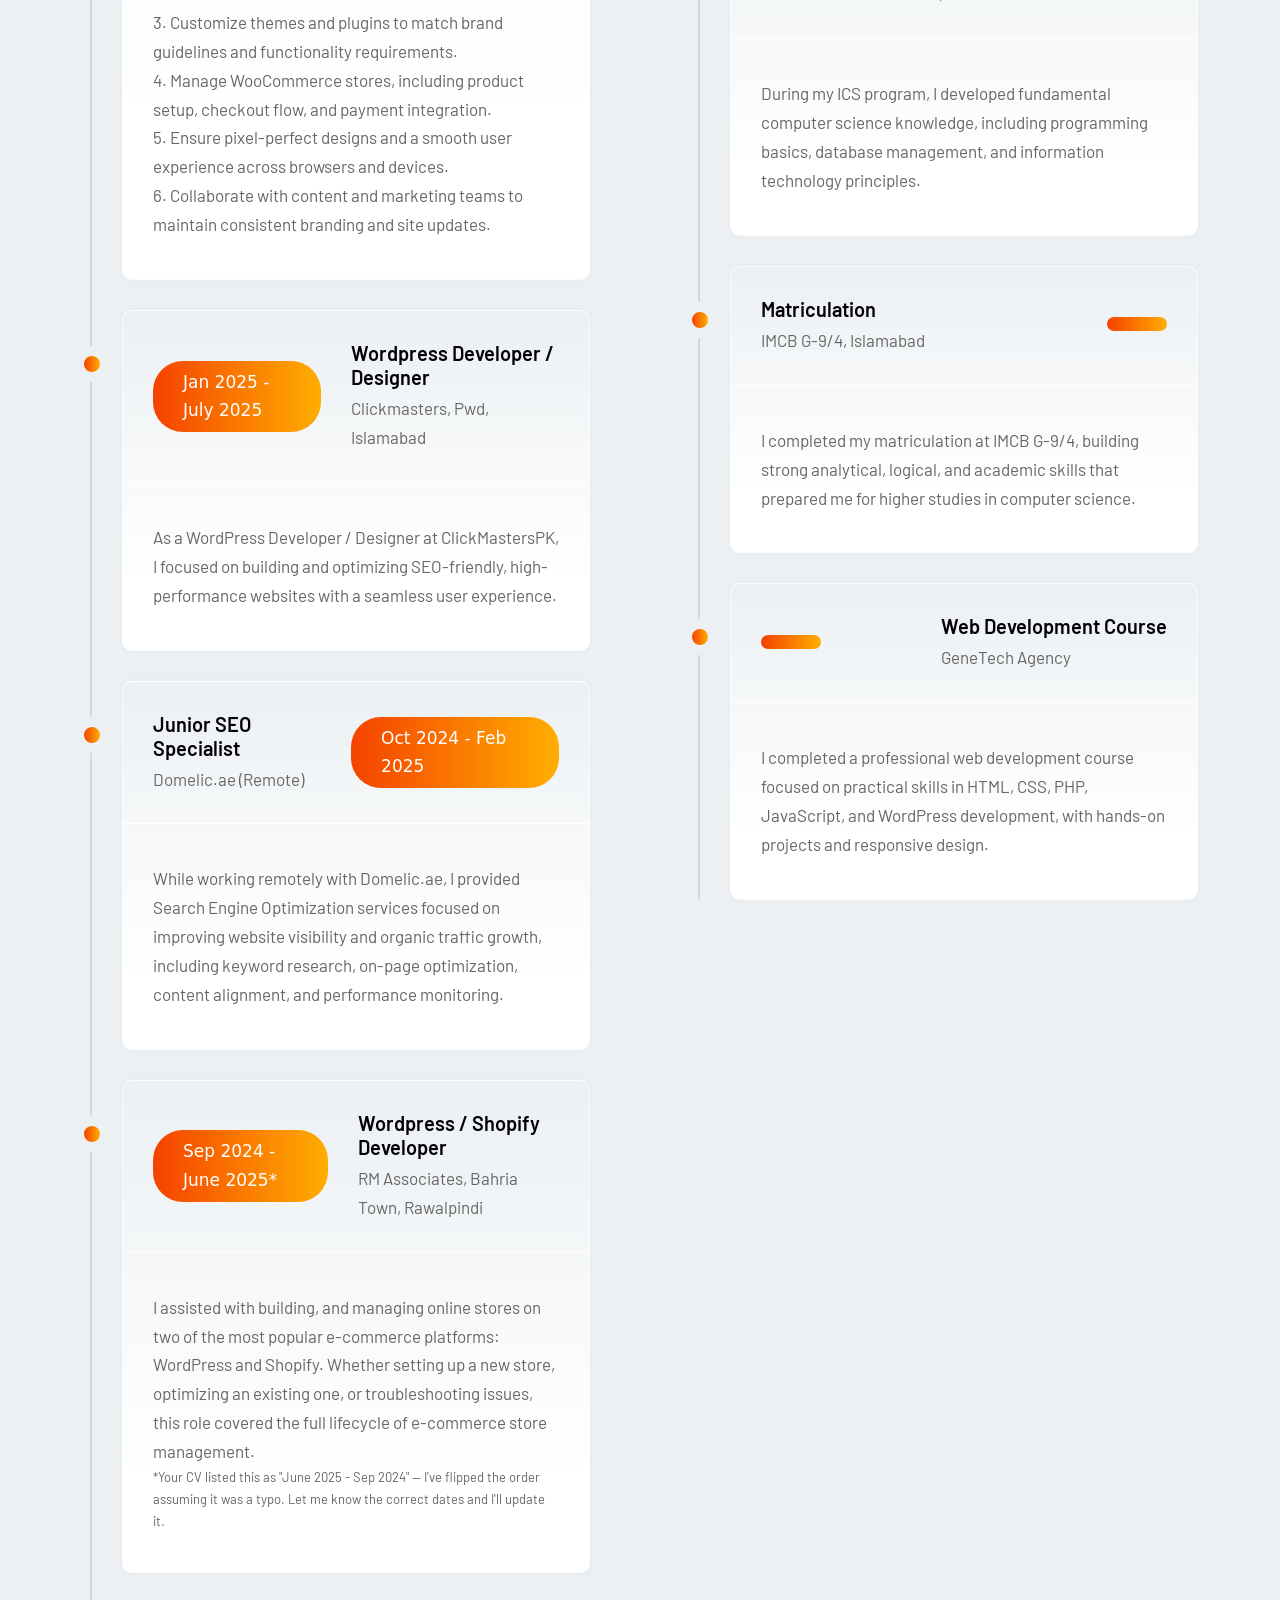
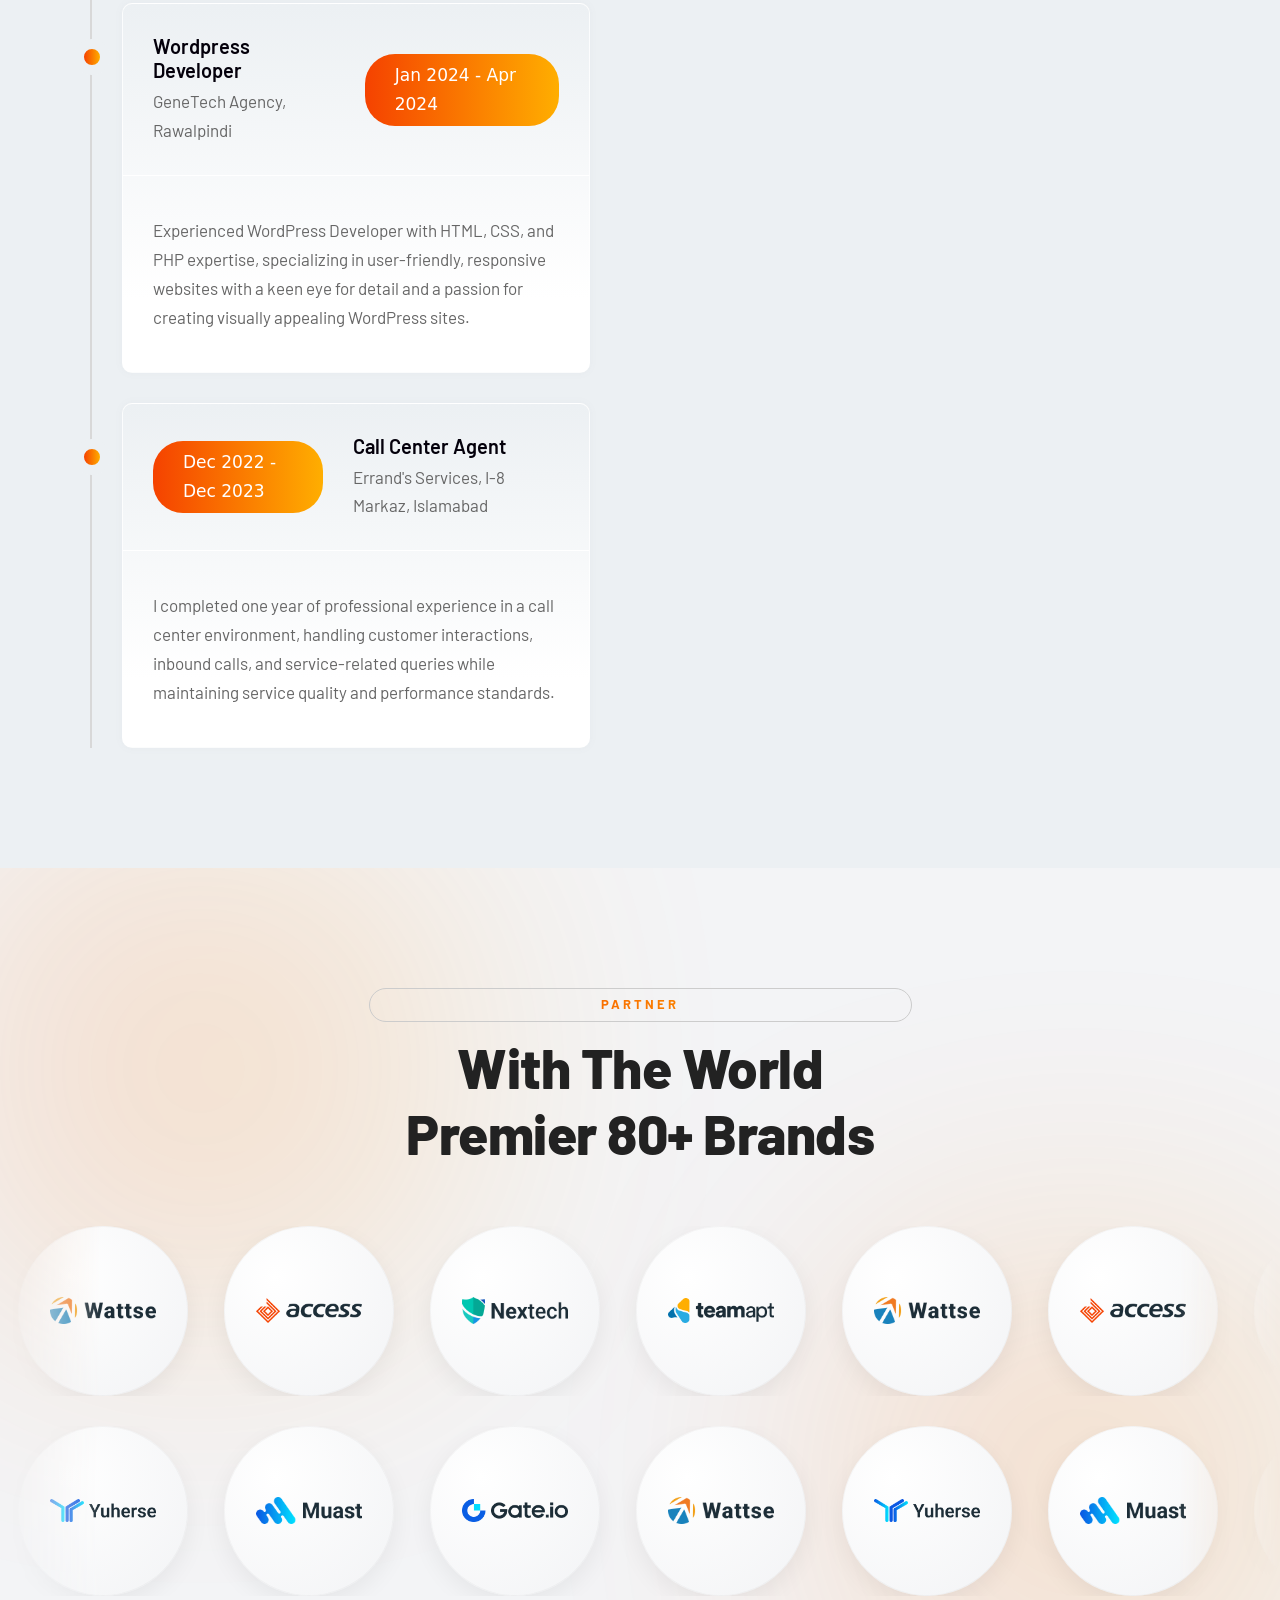
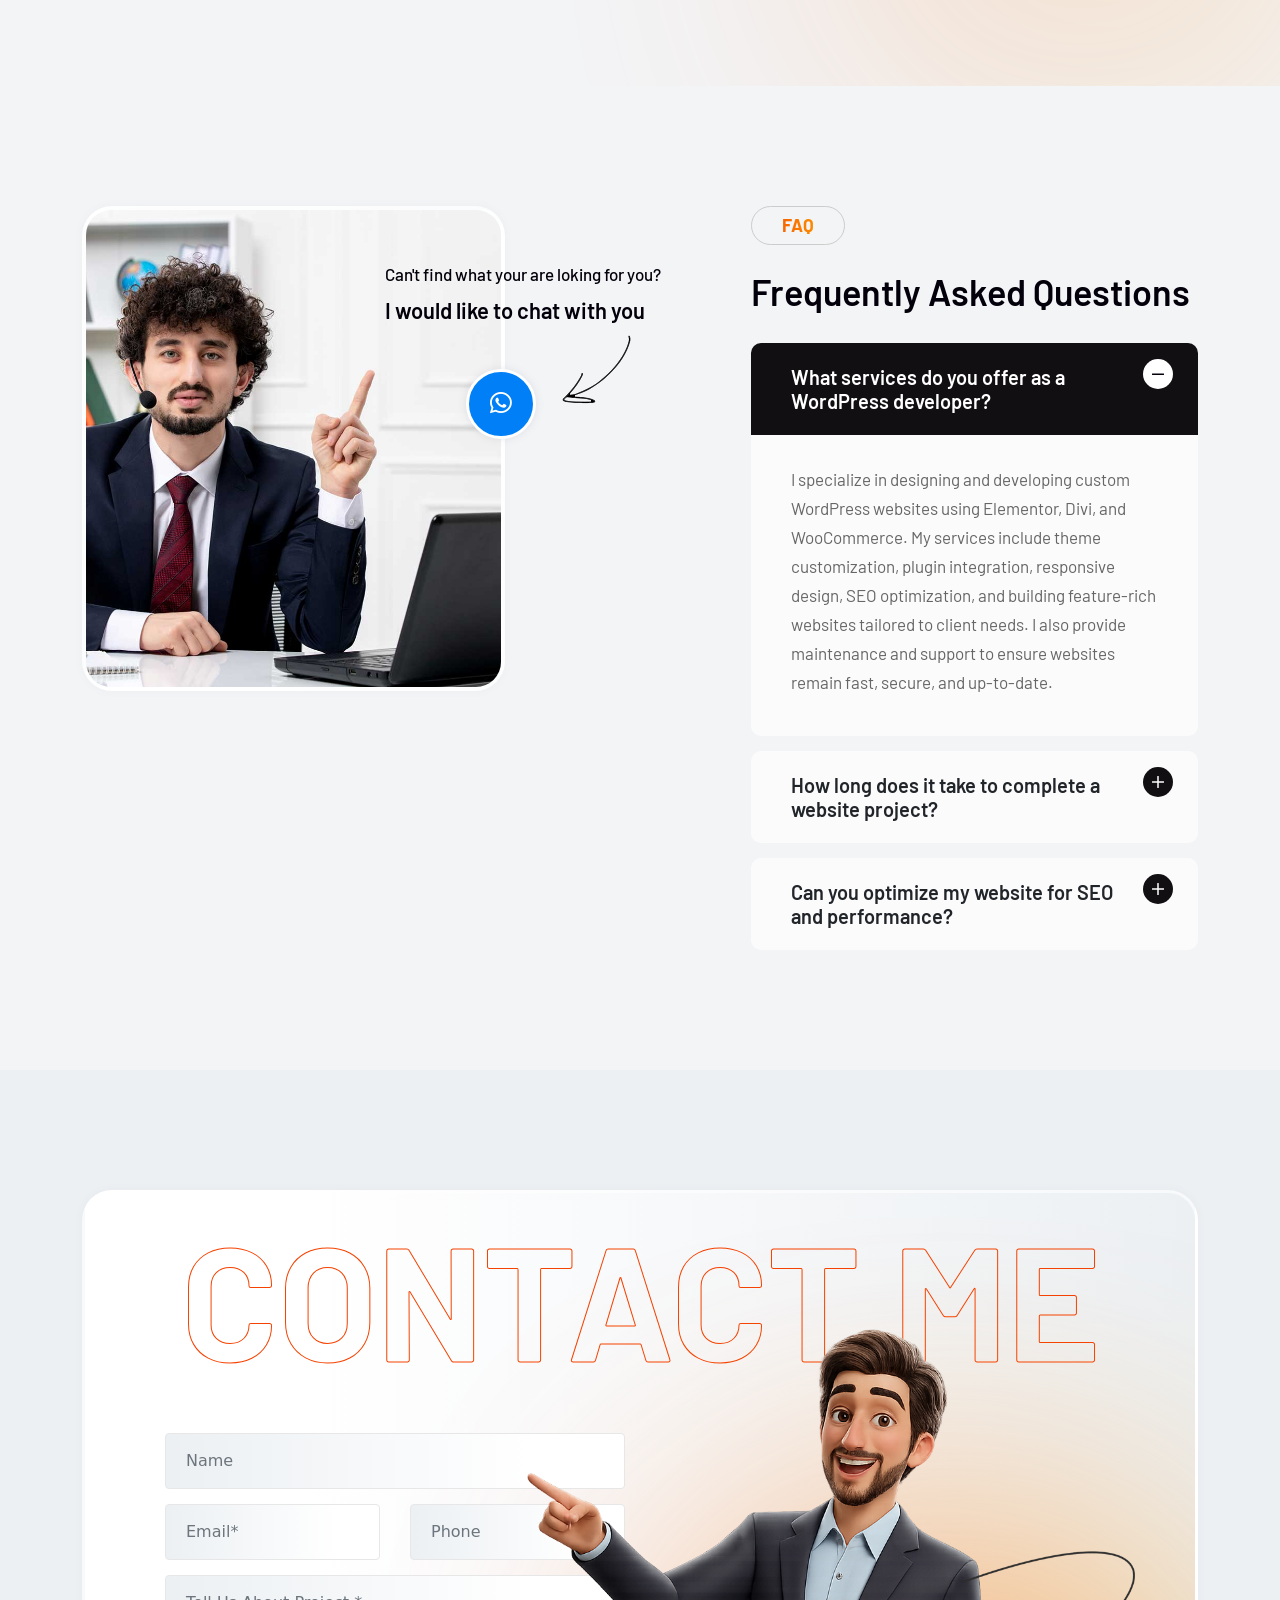
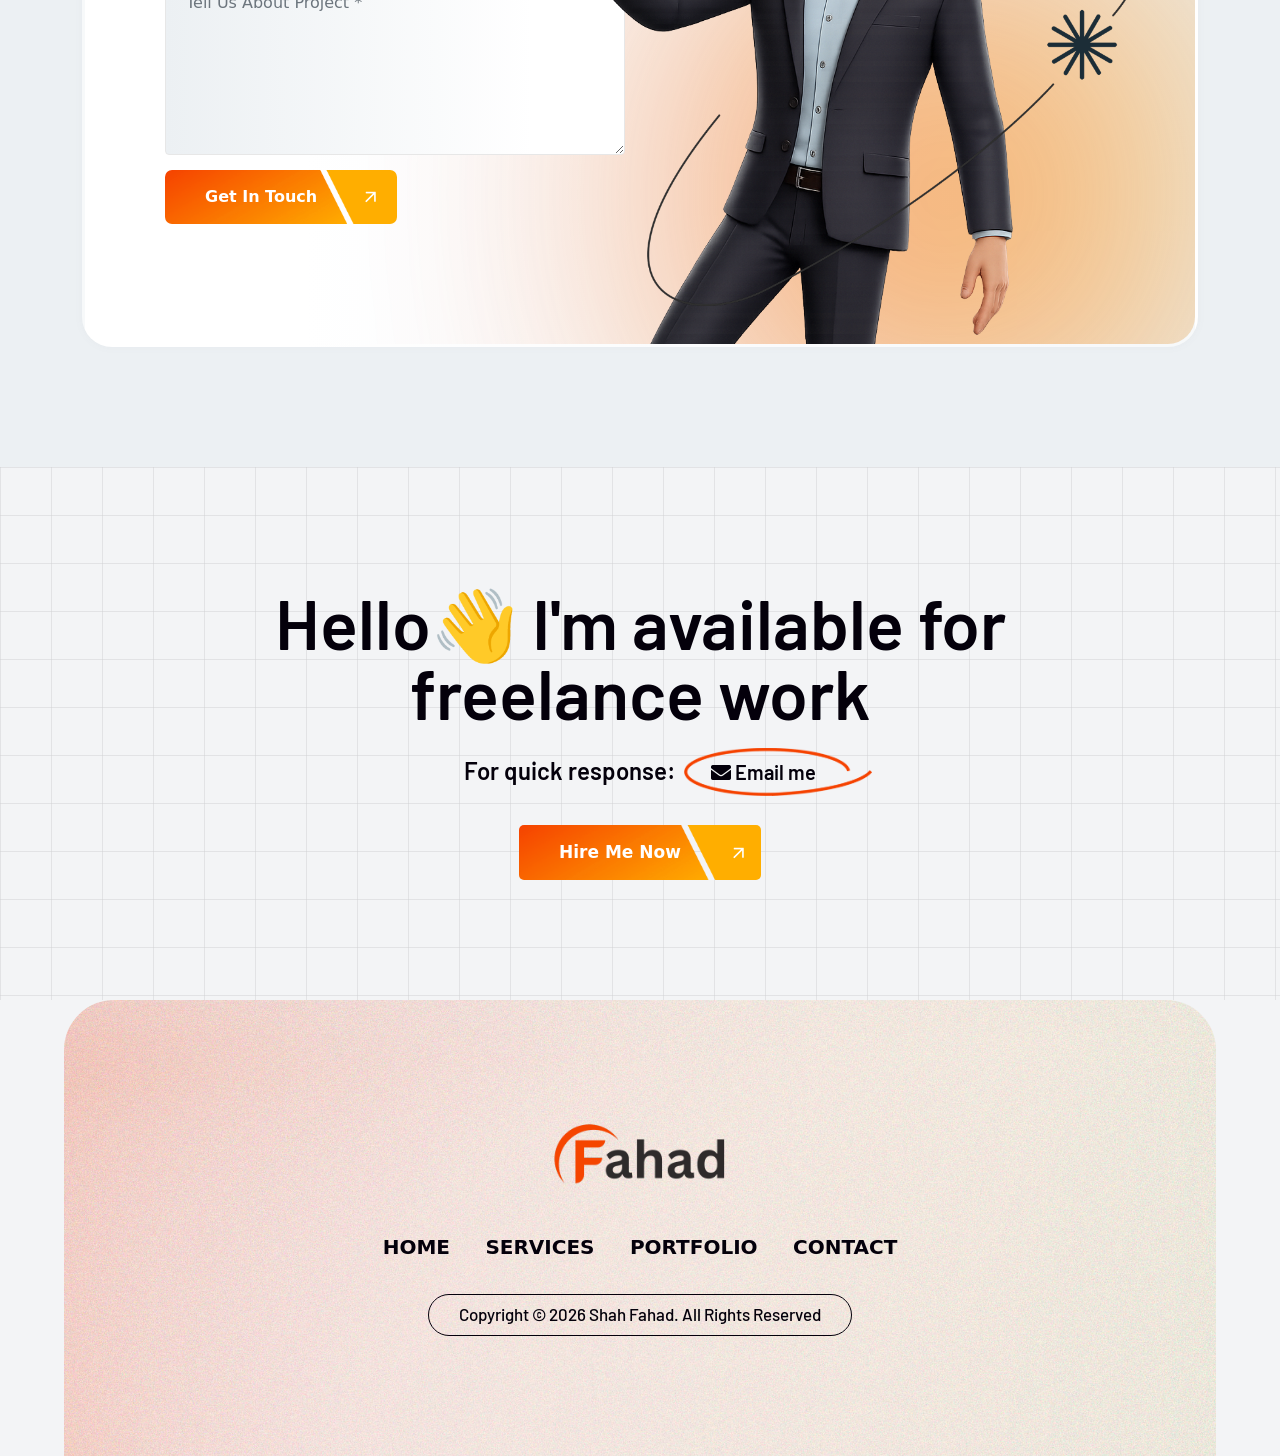
==== commit e5394493: "Update index.html" ====
--- a/index.html
+++ b/index.html
@@ -367,7 +367,7 @@
         <div id="gallery-grid" class="gallery-grid">
             <div class="gallery-item">
                 <div class="project-card" onclick="openProject('Oman Cables', 'Service-Based', 'https://omancables.com/')">
-                    <div class="thumb"><img src="https://picsum.photos/id/10/800/2000" alt="Oman Cables"></div>
+                    <div class="thumb"><img src="/portfolio/assets/img/projects/oman.png" alt="Oman Cables"></div>
                     <div class="info">
                         <div class="pf-tags"><span>Service-Based</span></div>
                         <div class="content-flex">
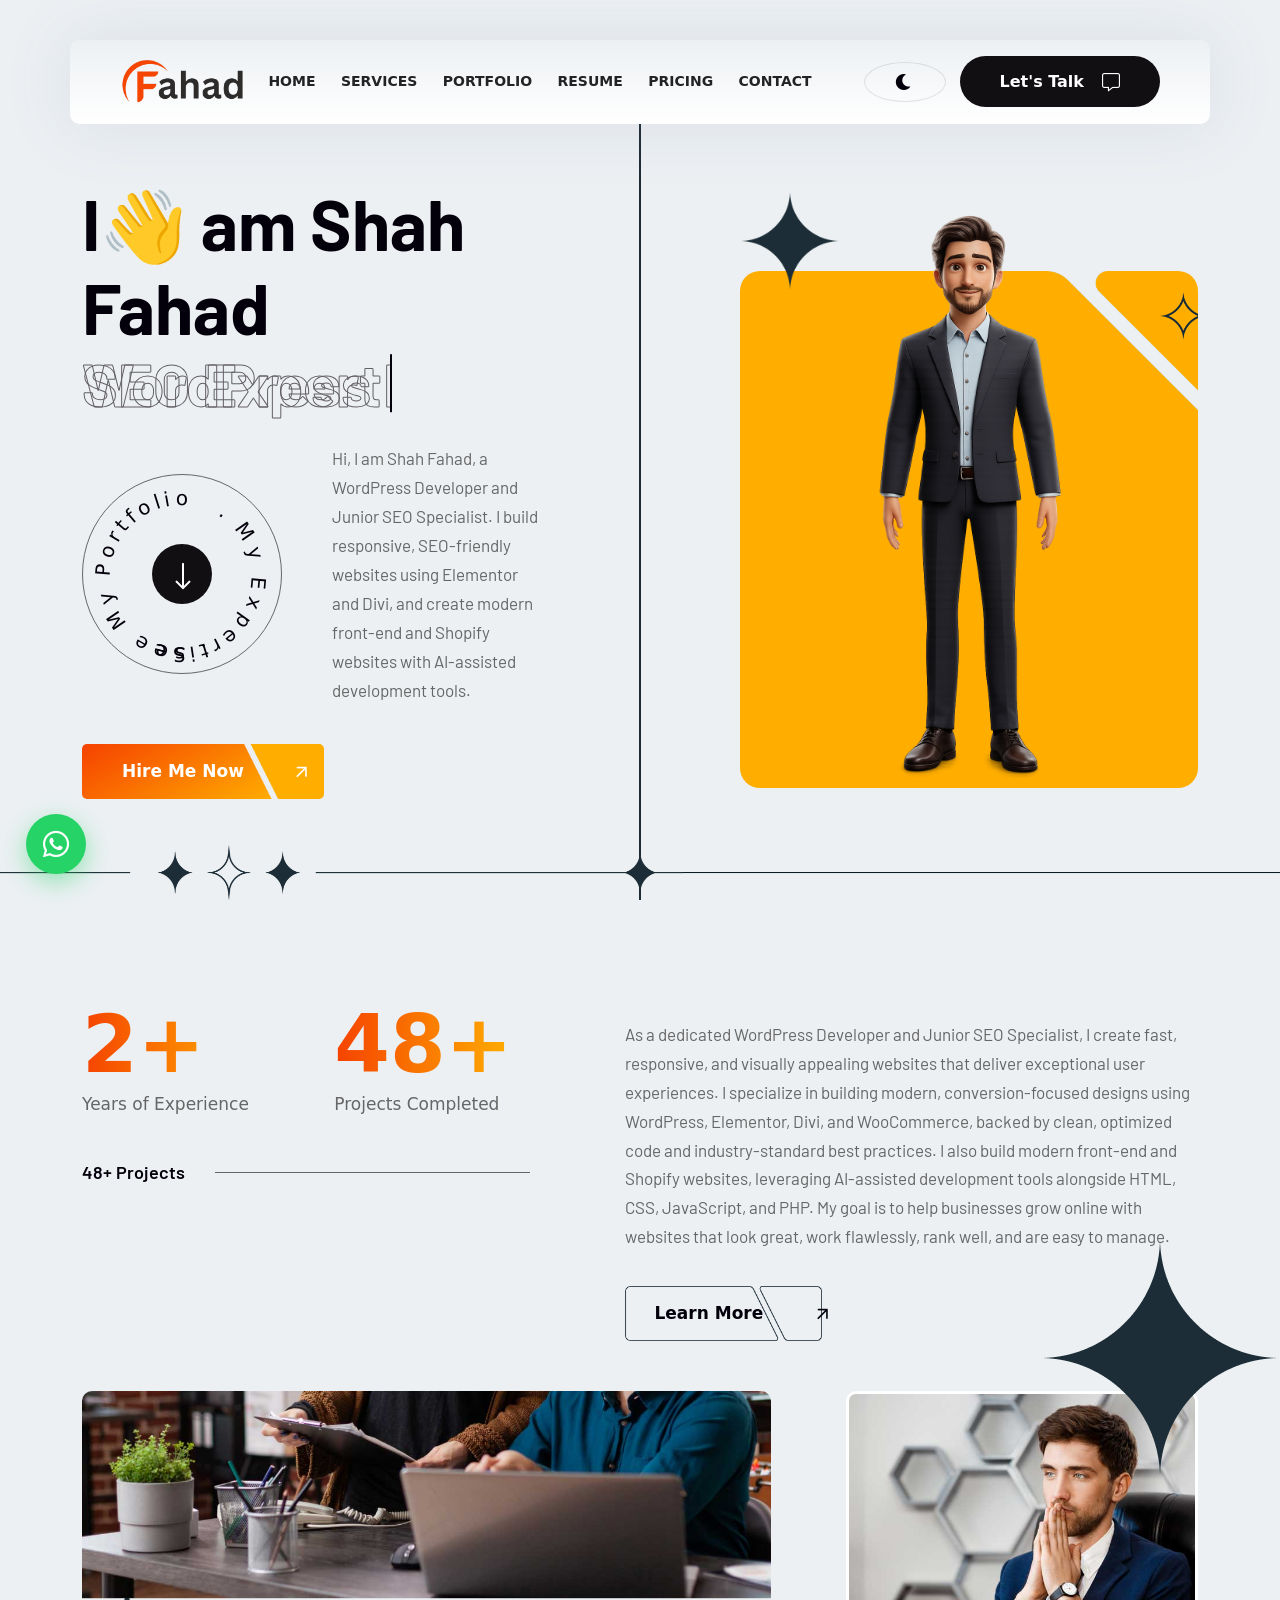
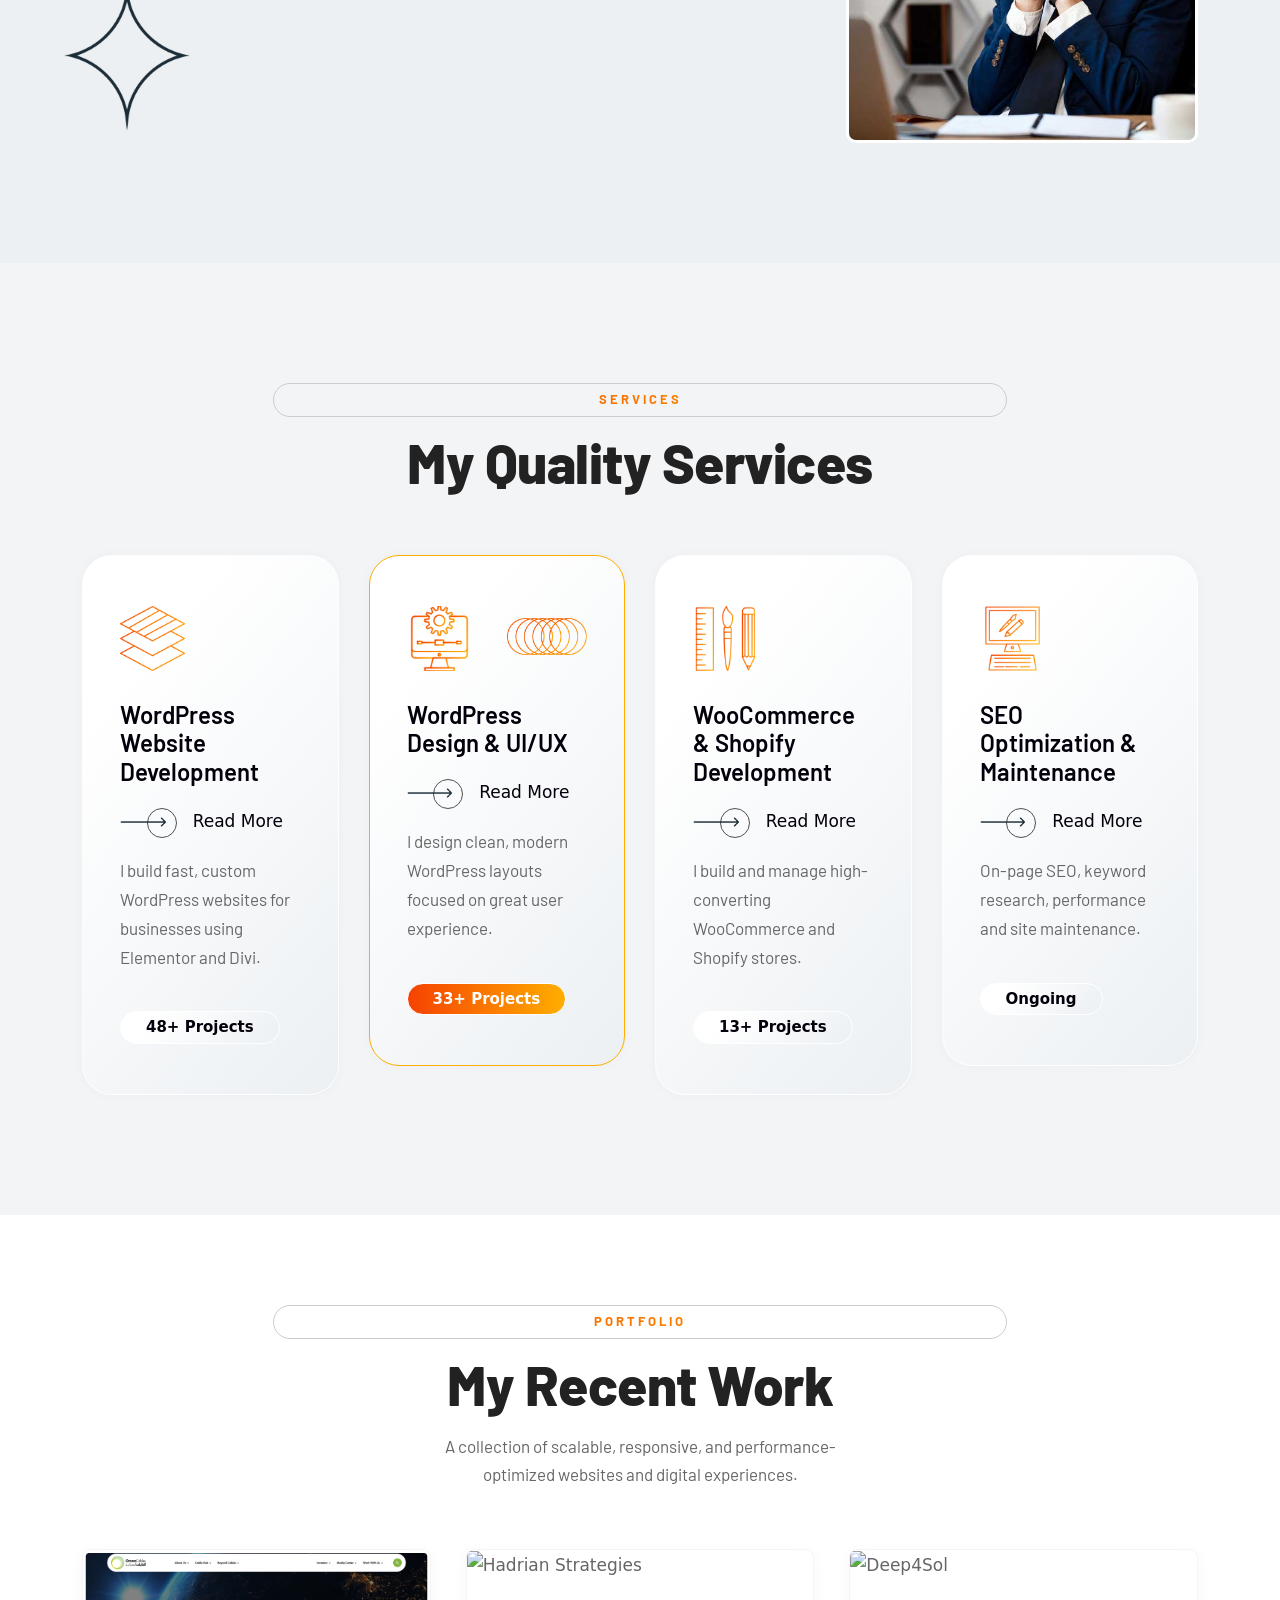
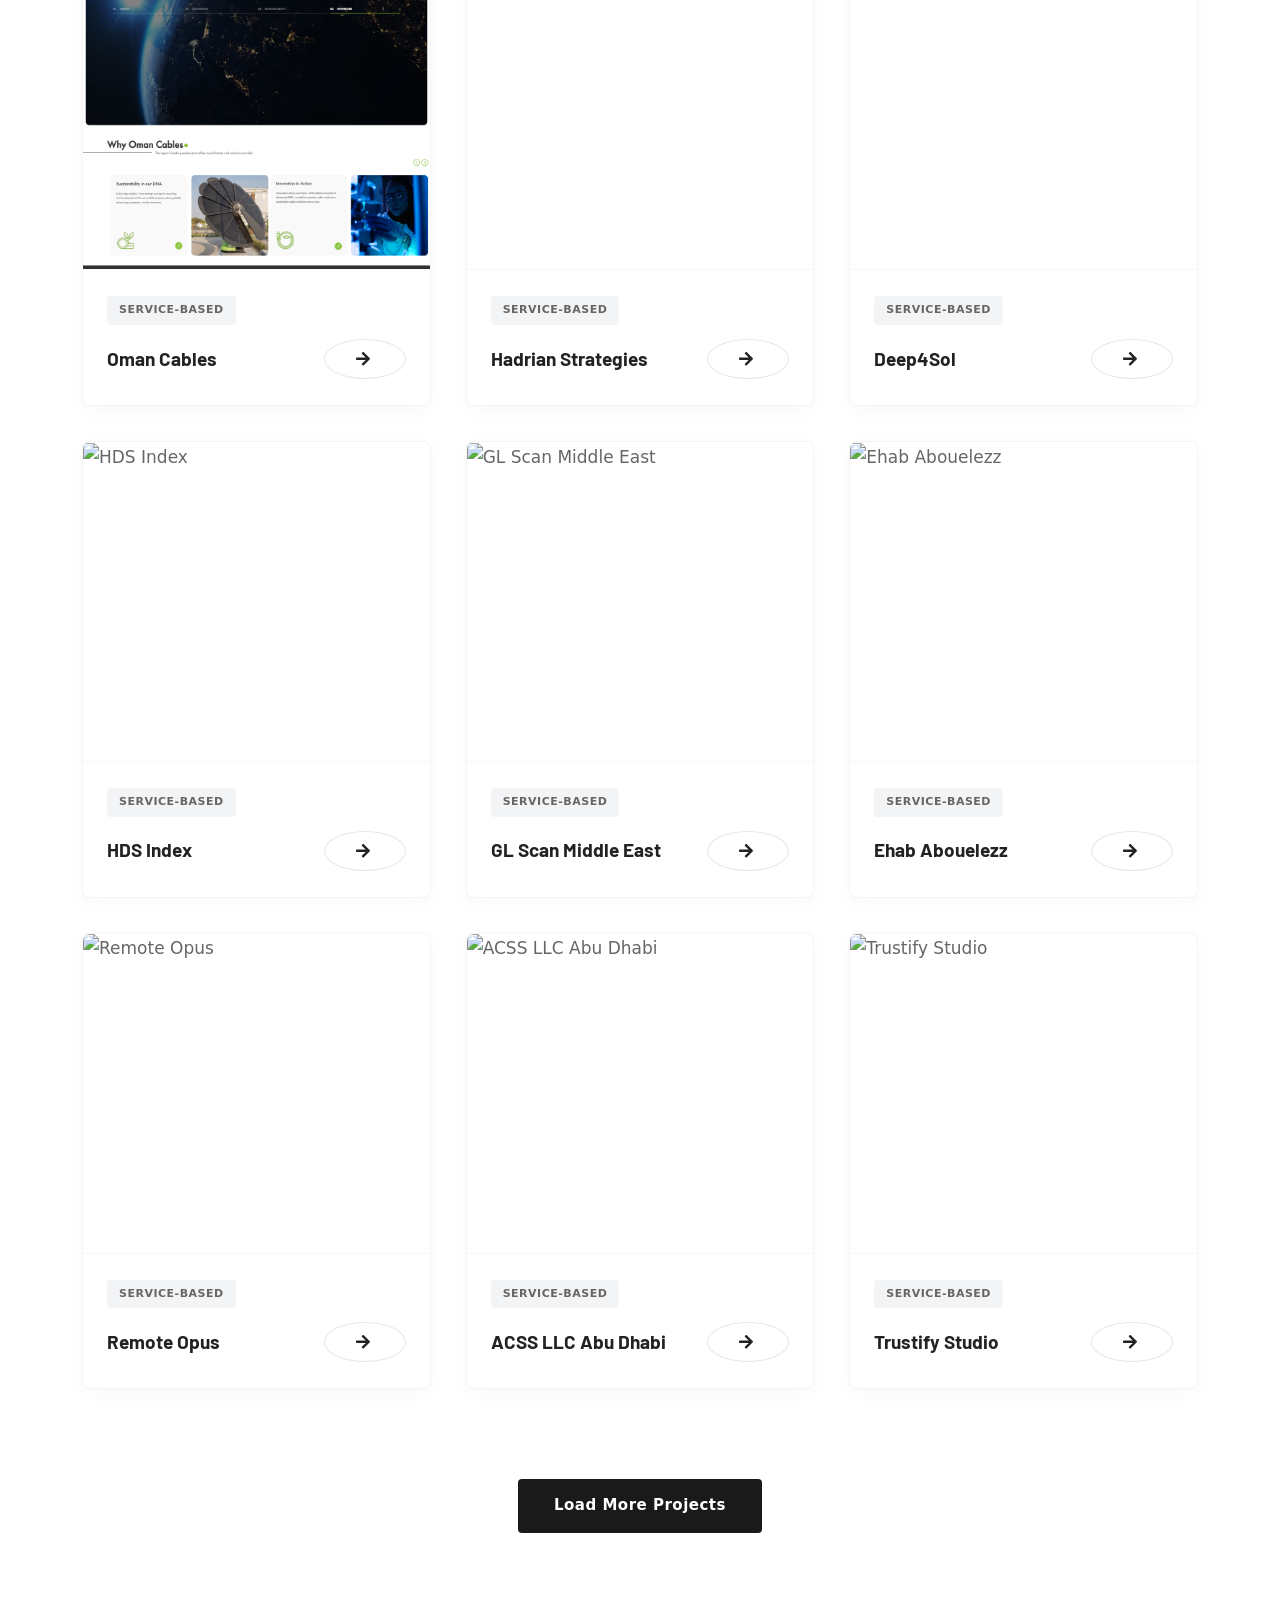
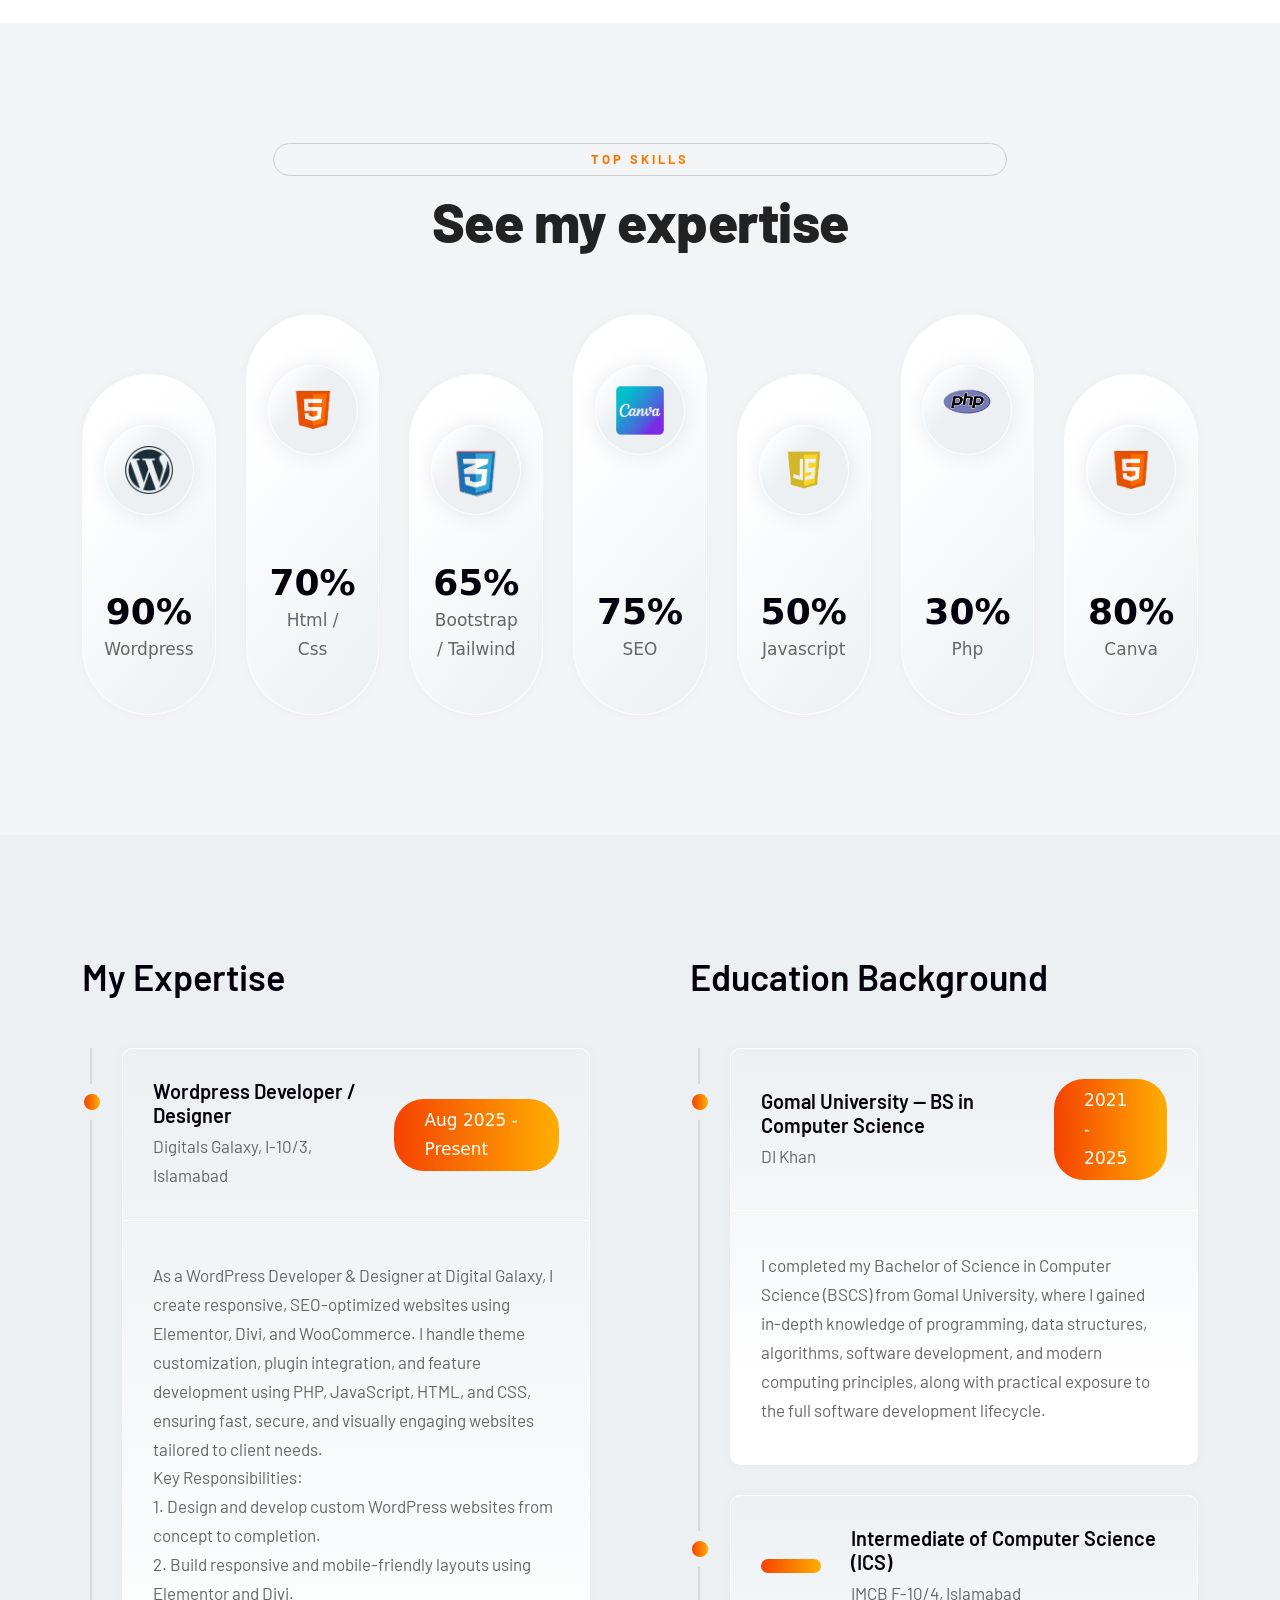
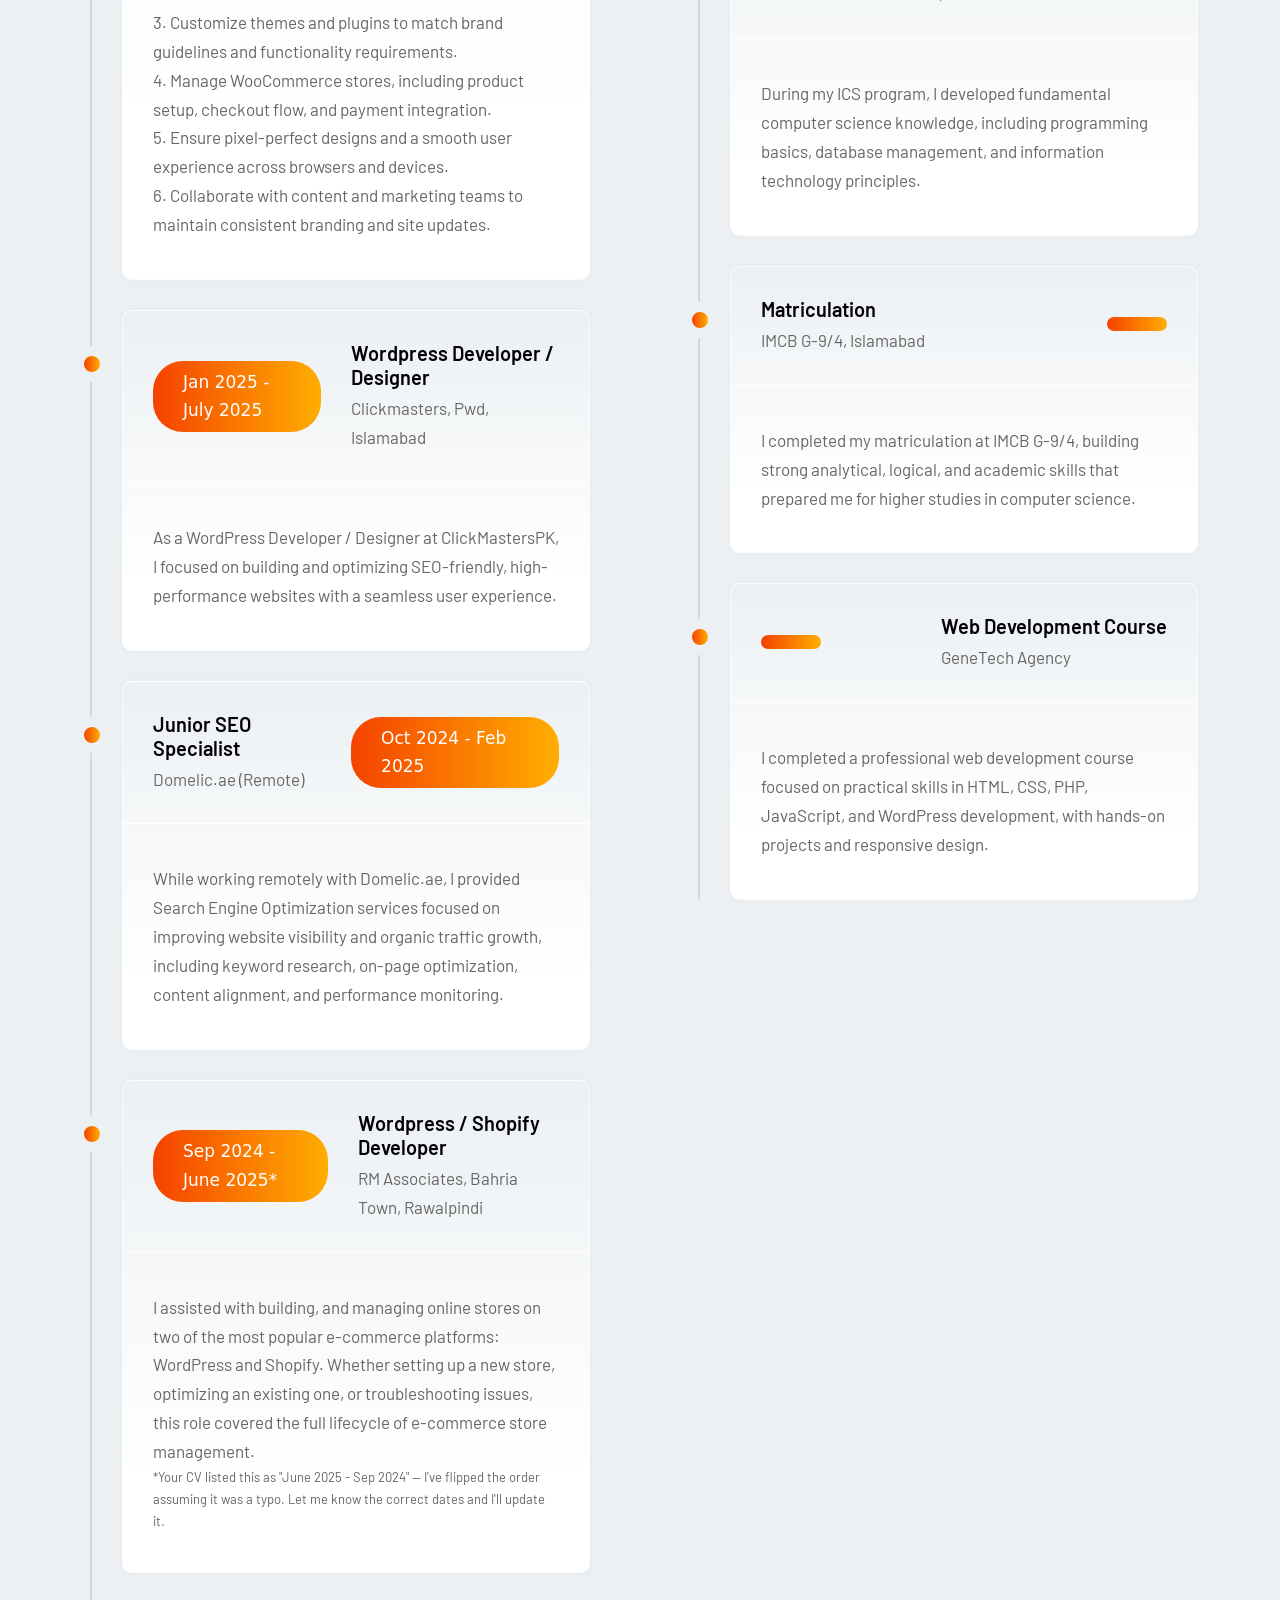
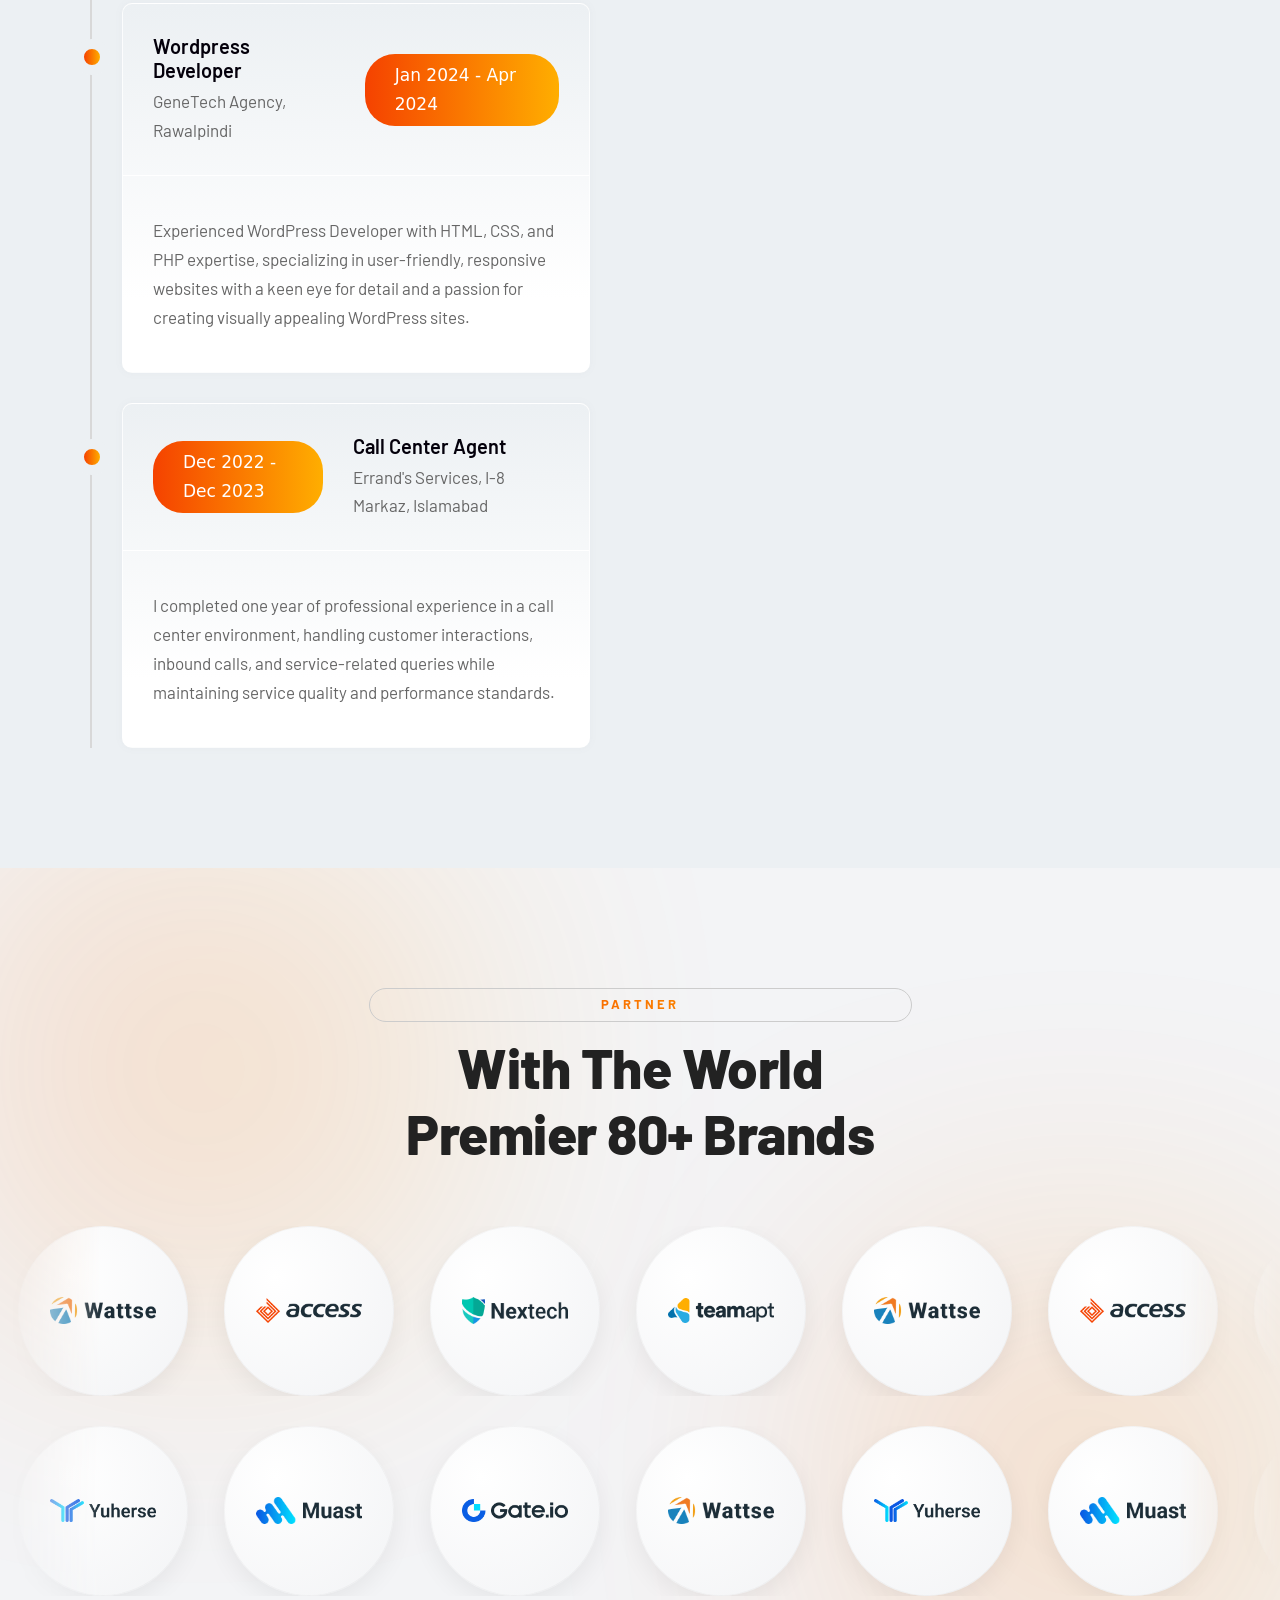
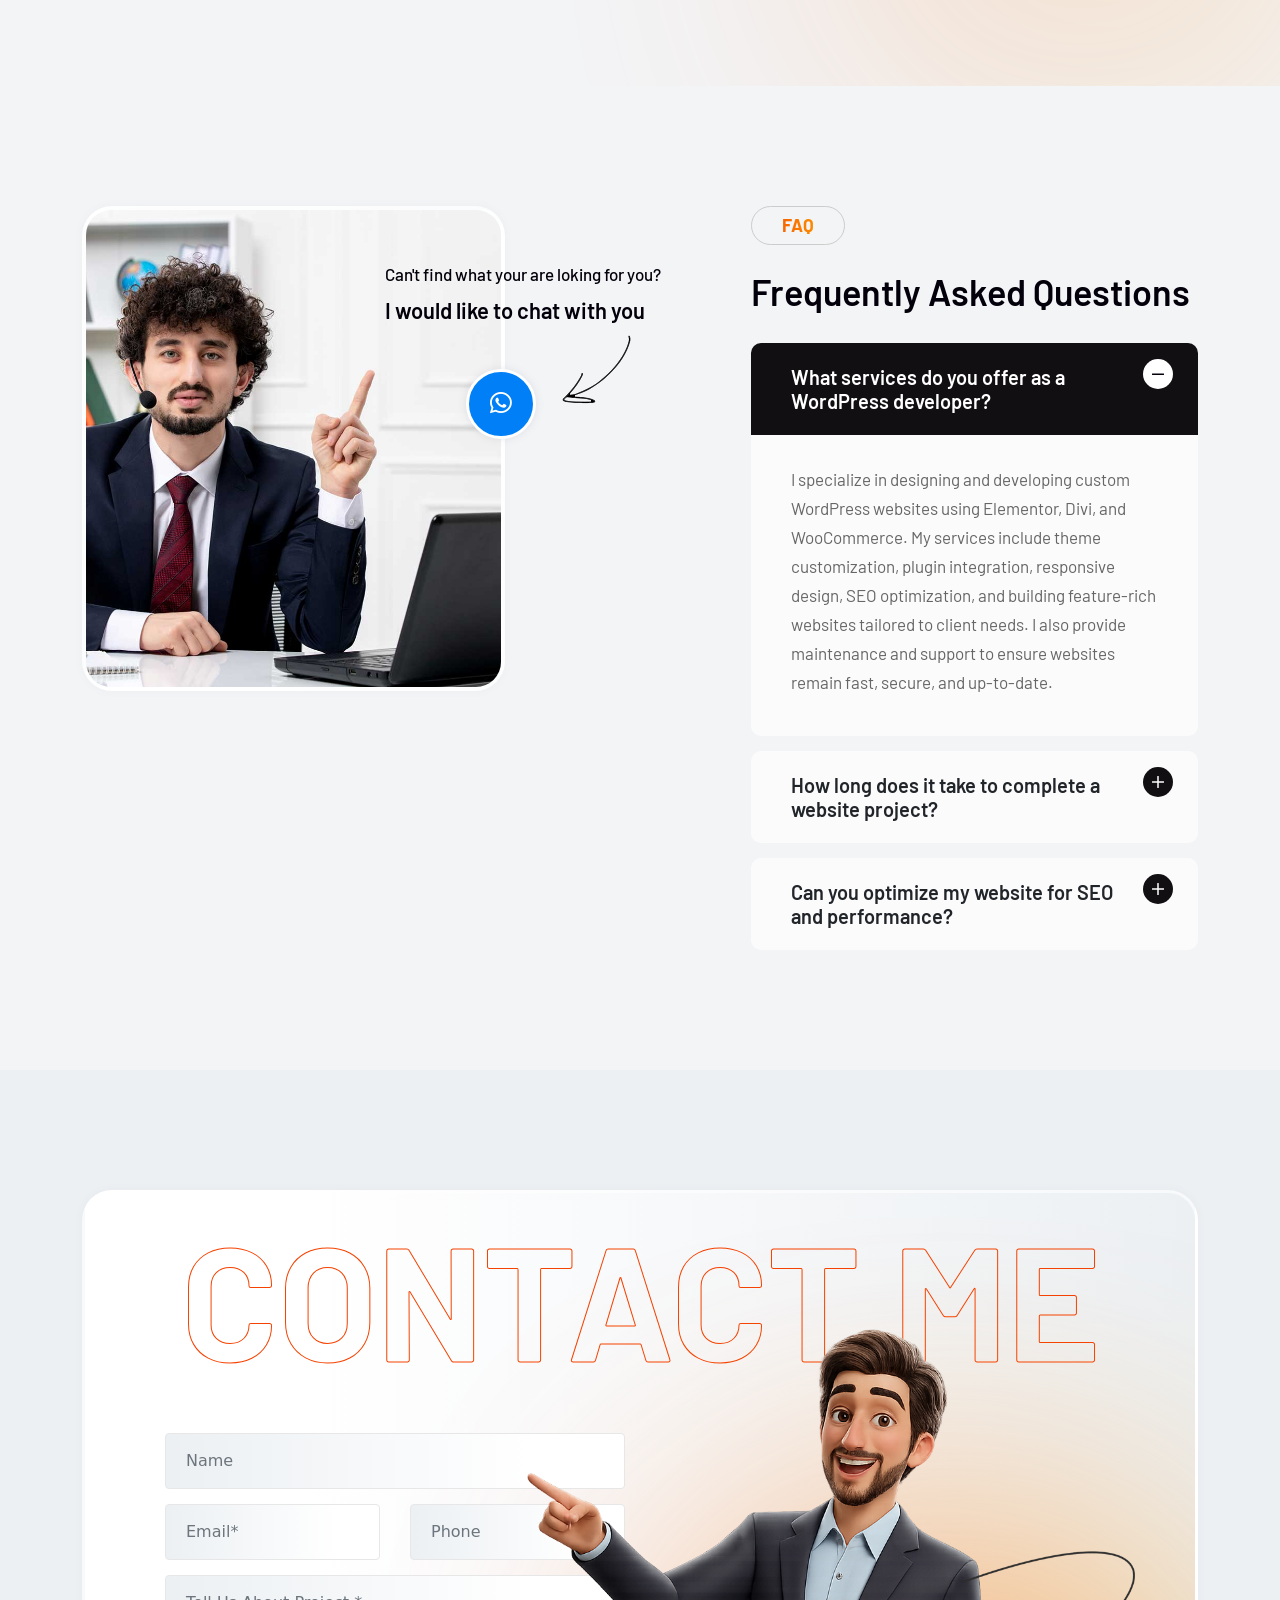
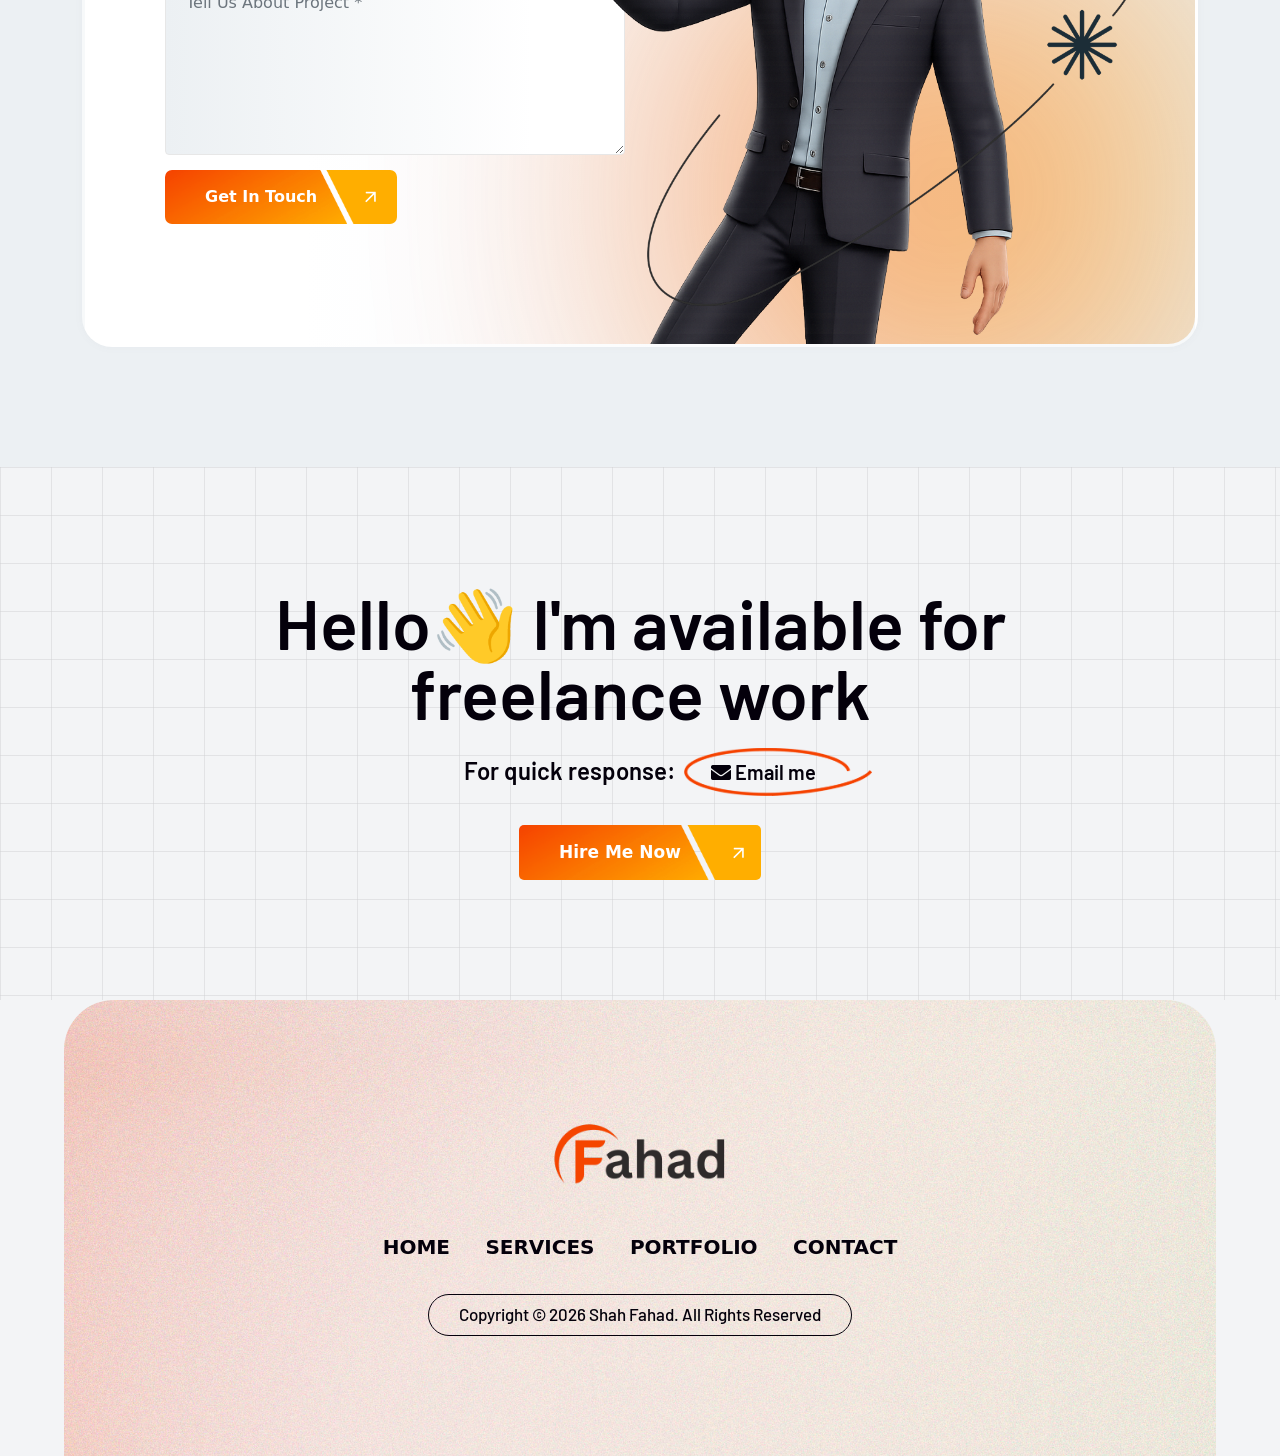
==== commit 07c454b7: "Update index.html" ====
--- a/index.html
+++ b/index.html
@@ -367,7 +367,7 @@
         <div id="gallery-grid" class="gallery-grid">
             <div class="gallery-item">
                 <div class="project-card" onclick="openProject('Oman Cables', 'Service-Based', 'https://omancables.com/')">
-                    <div class="thumb"><img src="/portfolio/assets/img/projects/oman.png" alt="Oman Cables"></div>
+                    <div class="thumb"><img src="/assets/img/projects/oman.png" alt="Oman Cables"></div>
                     <div class="info">
                         <div class="pf-tags"><span>Service-Based</span></div>
                         <div class="content-flex">
